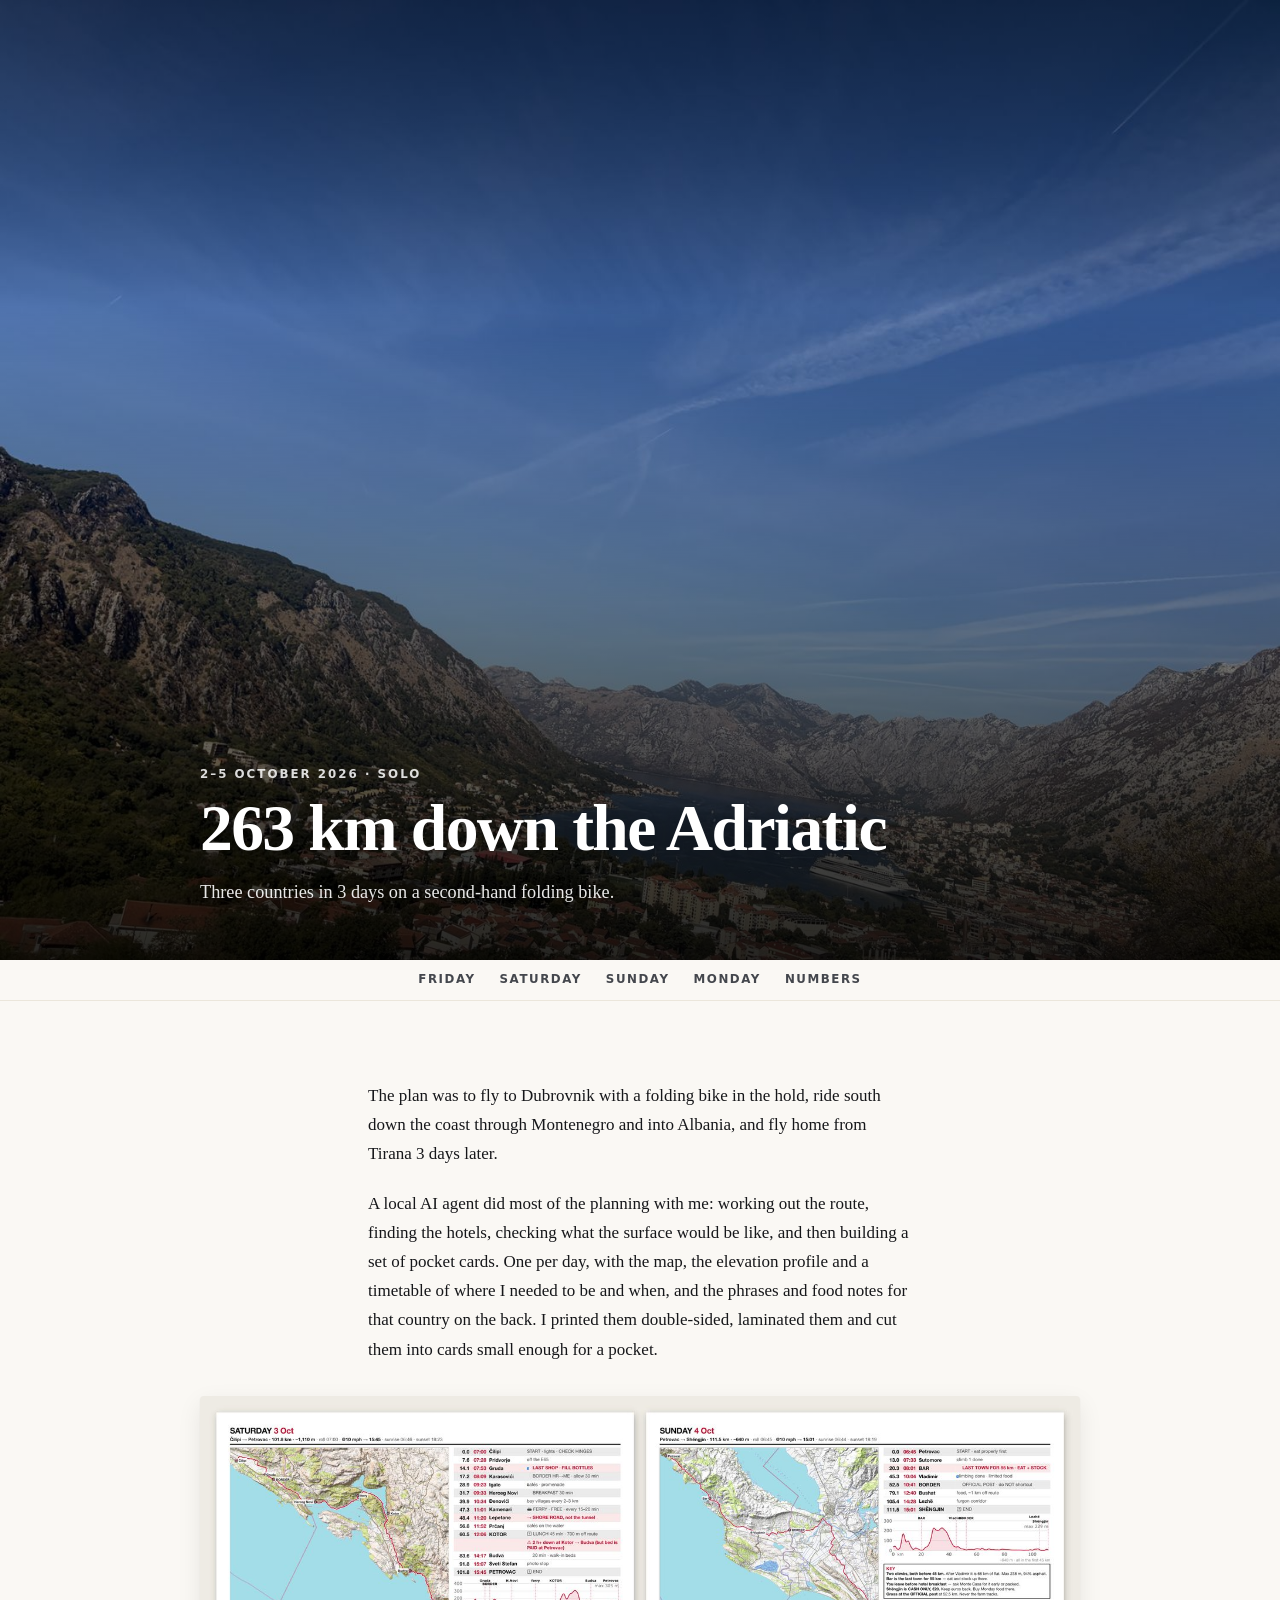
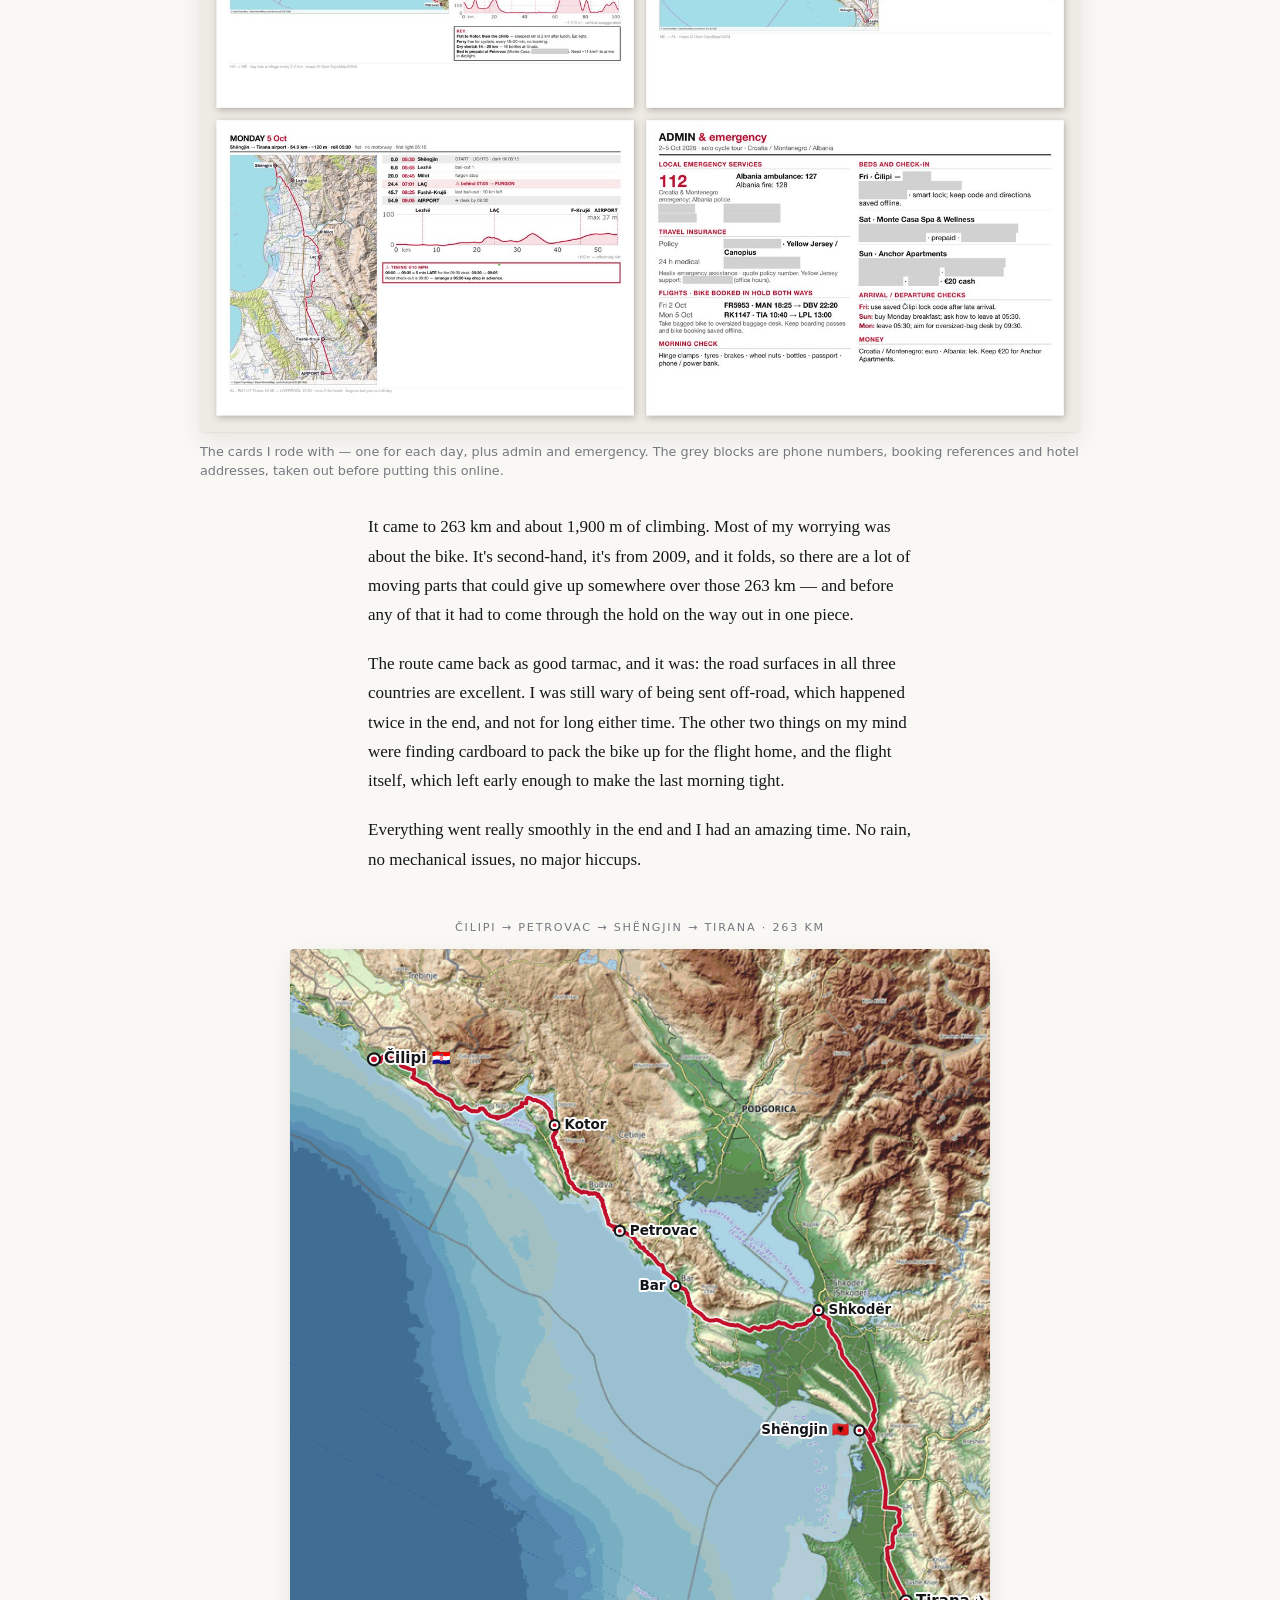
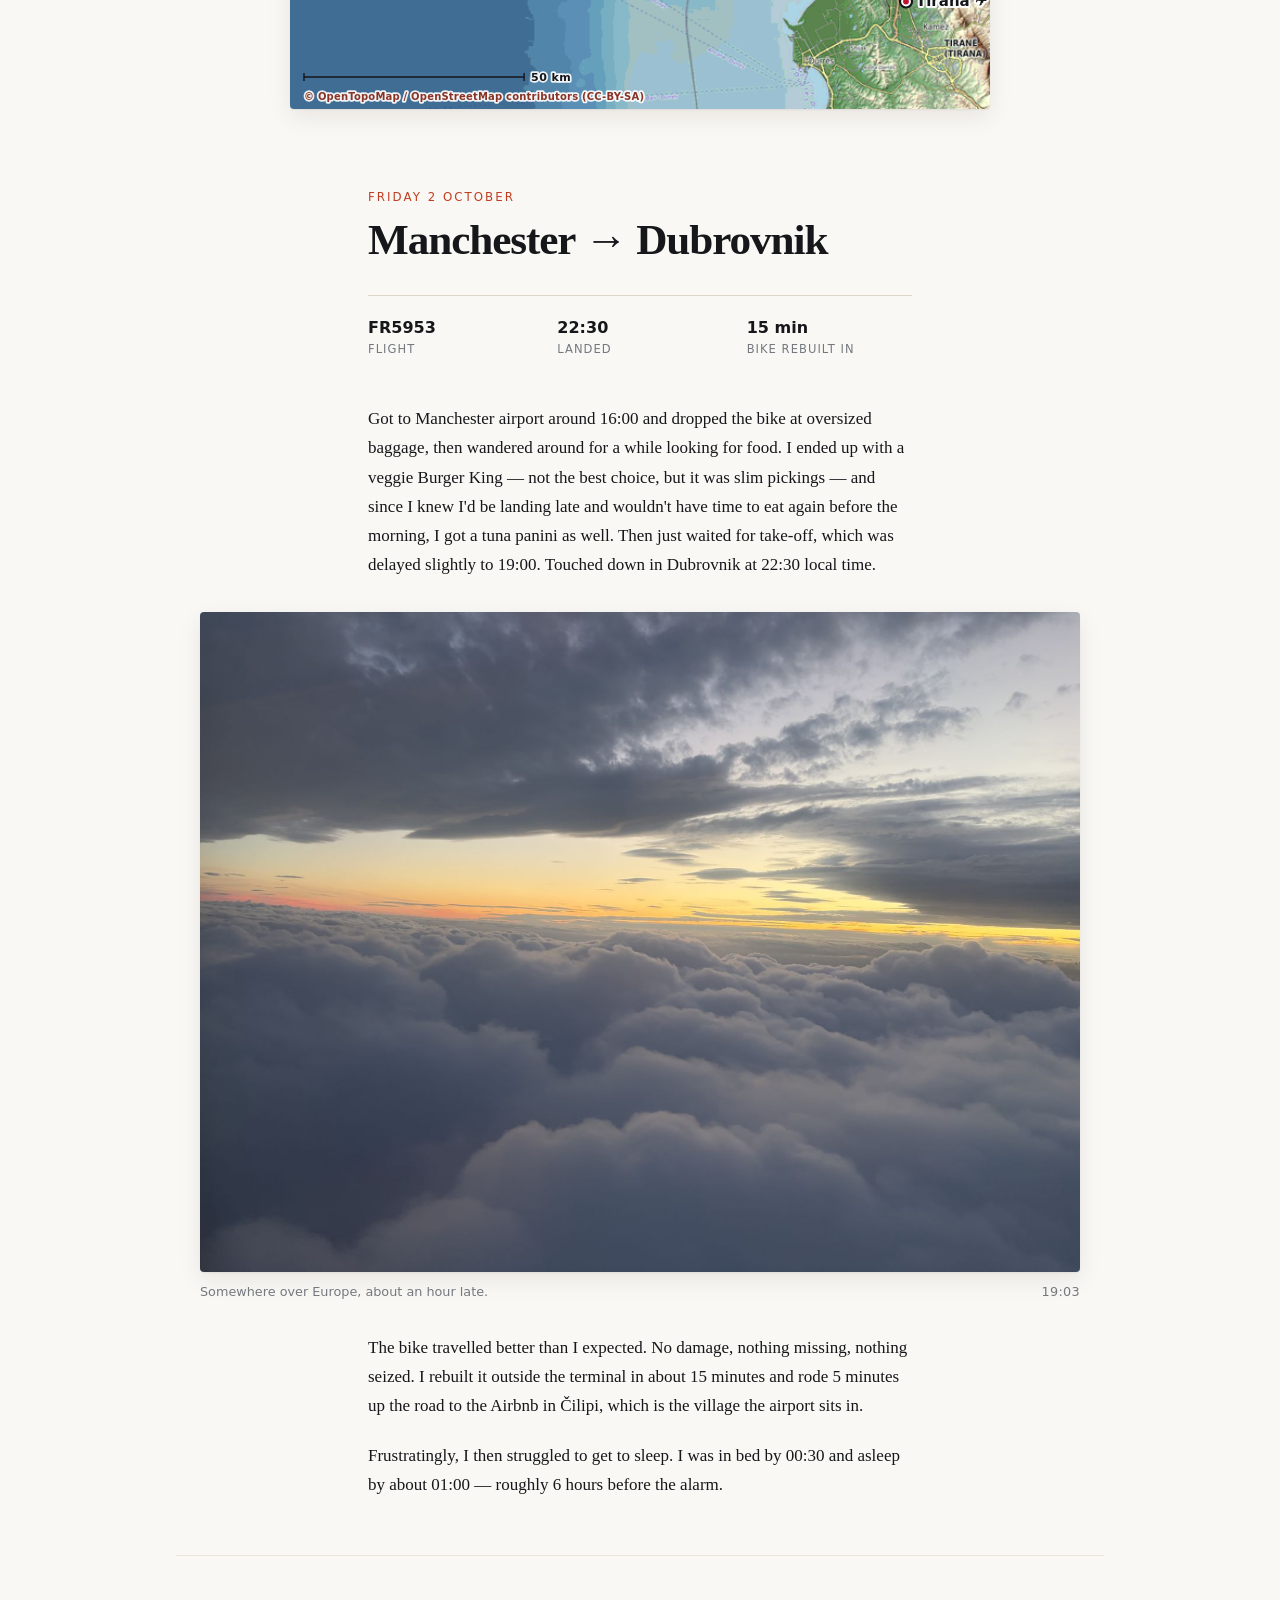
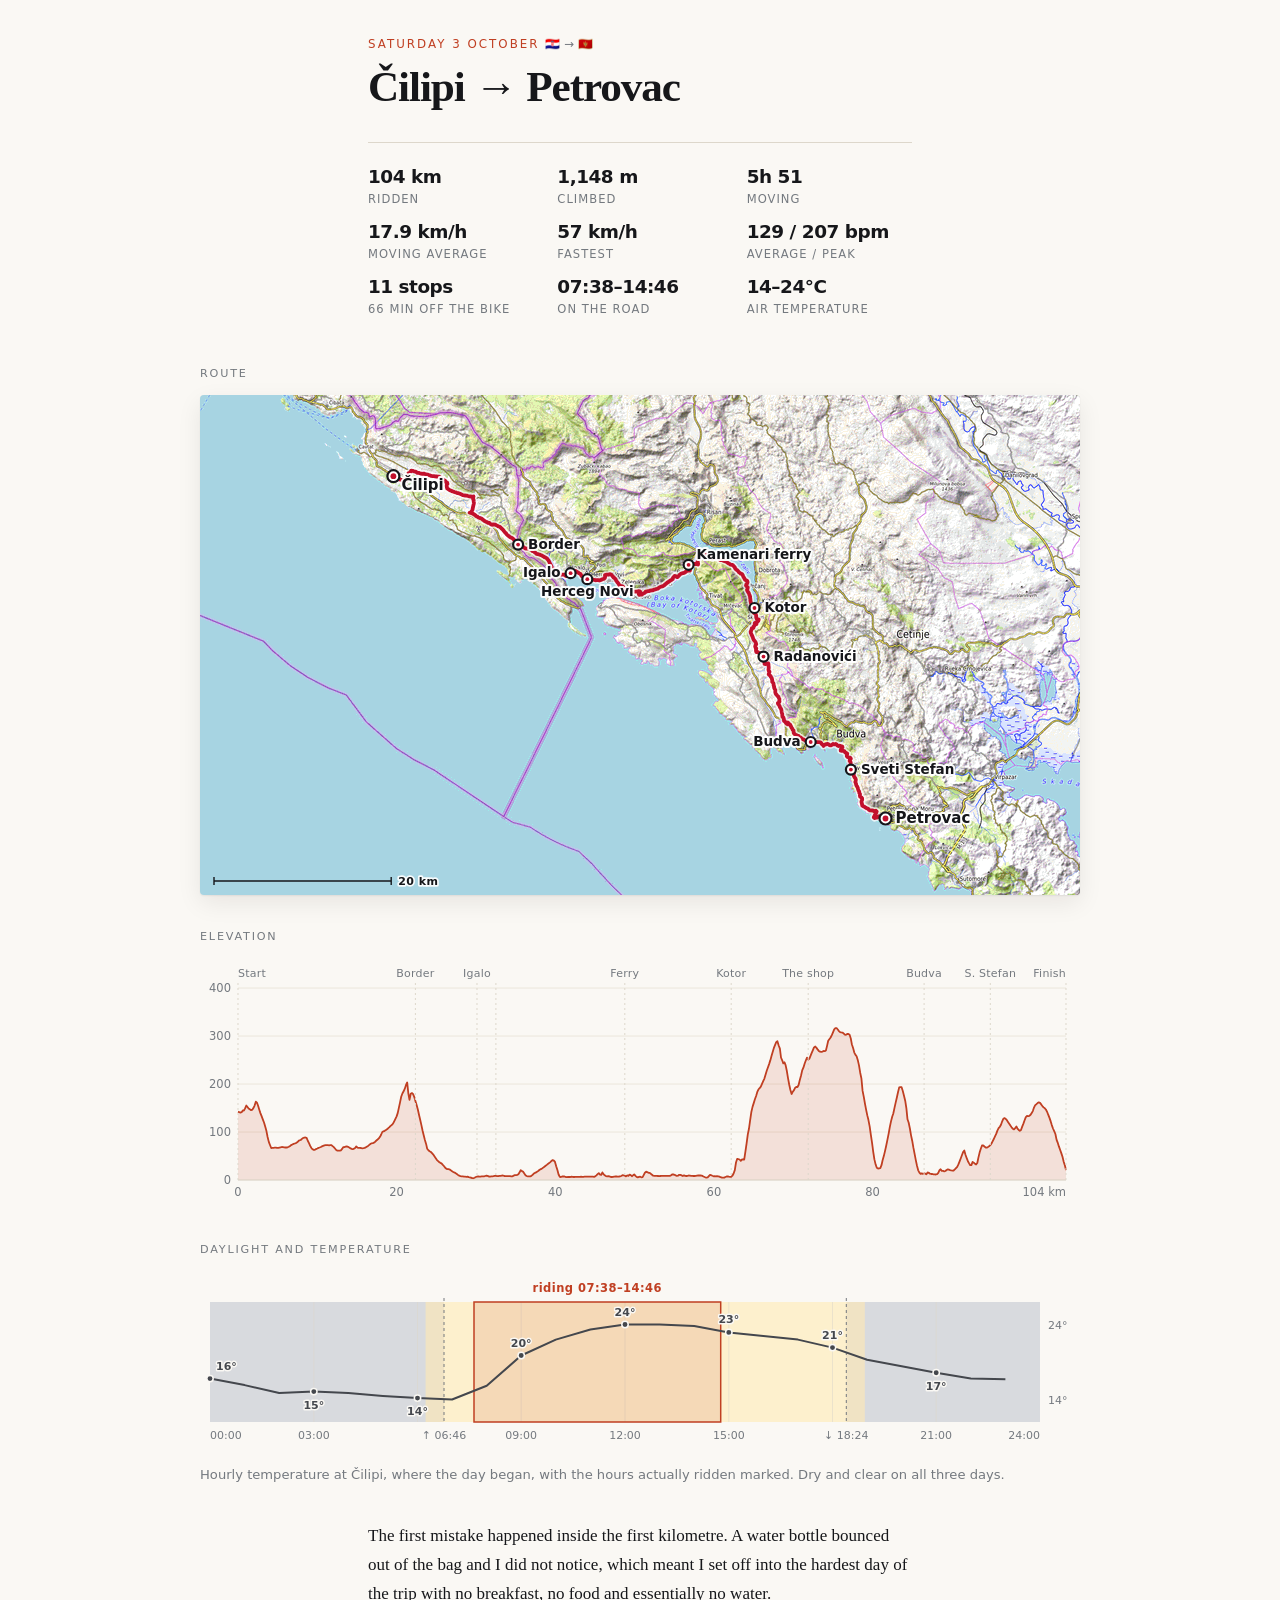
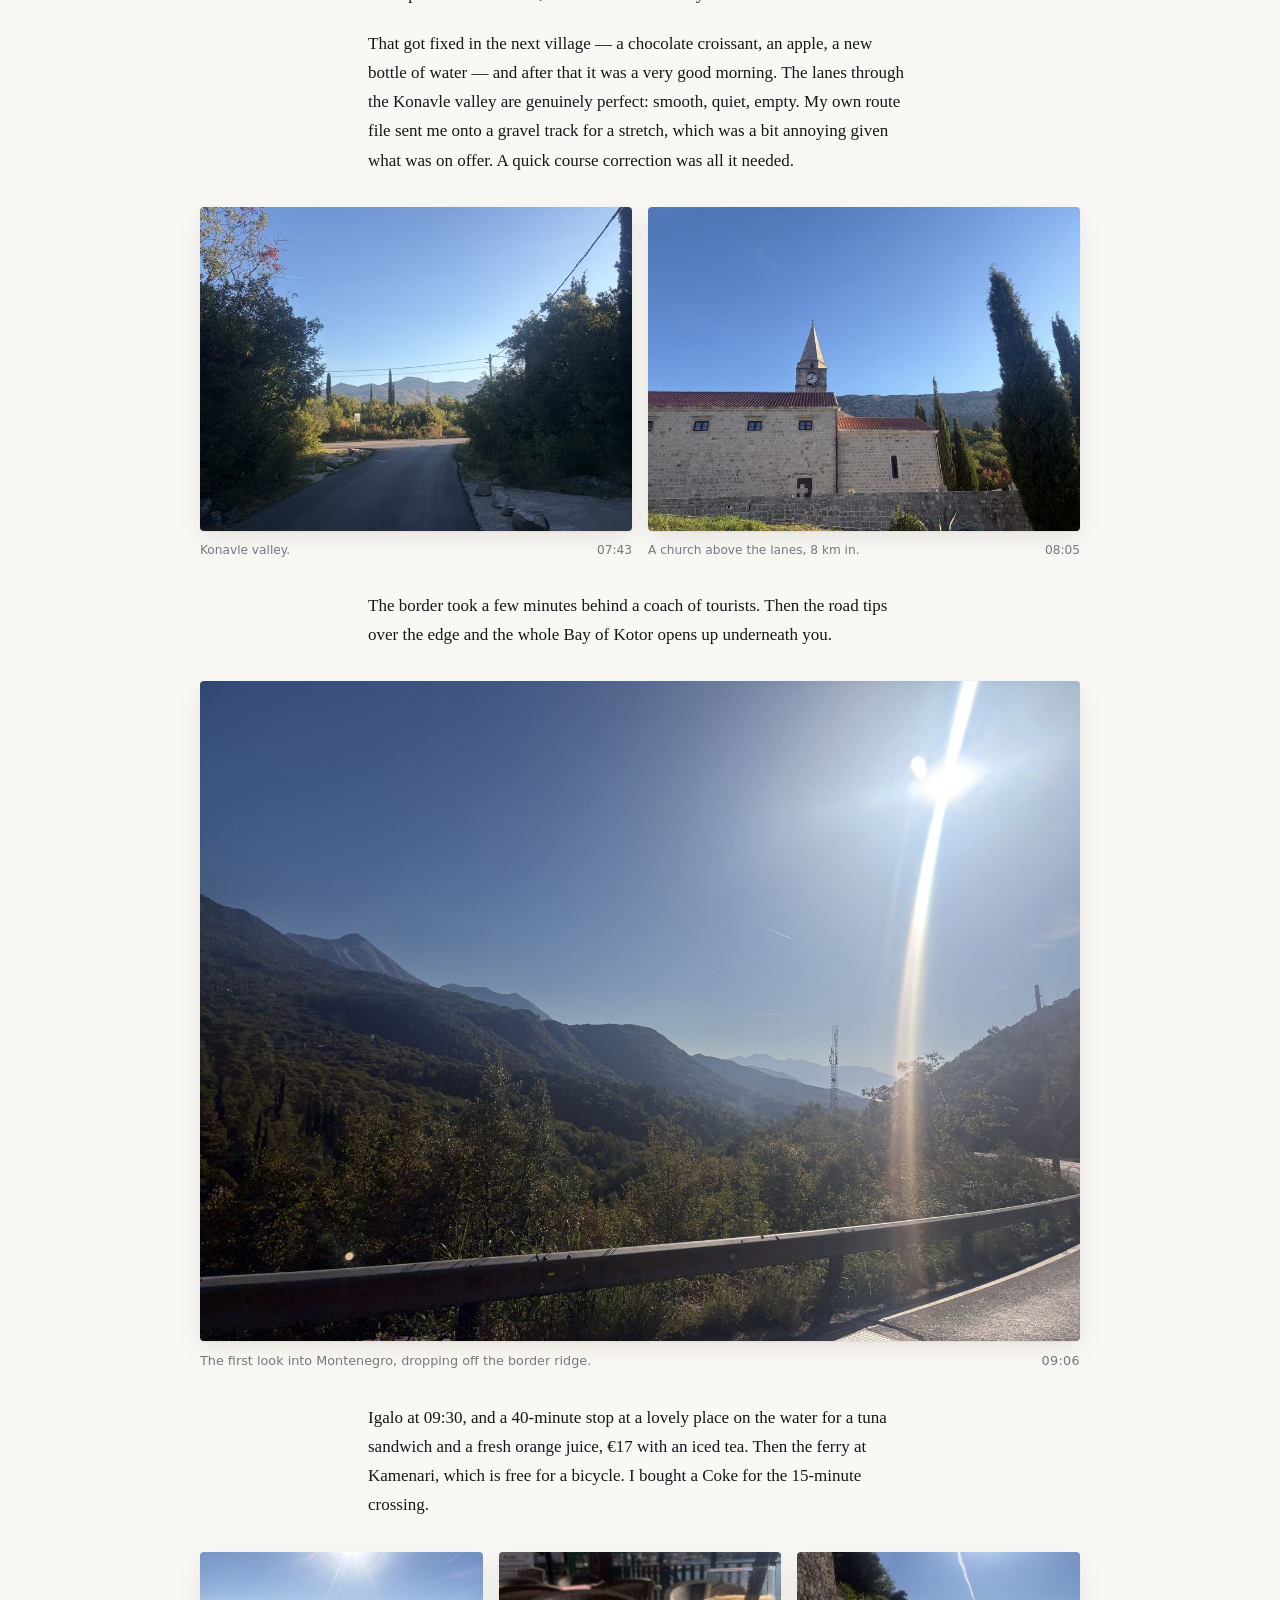
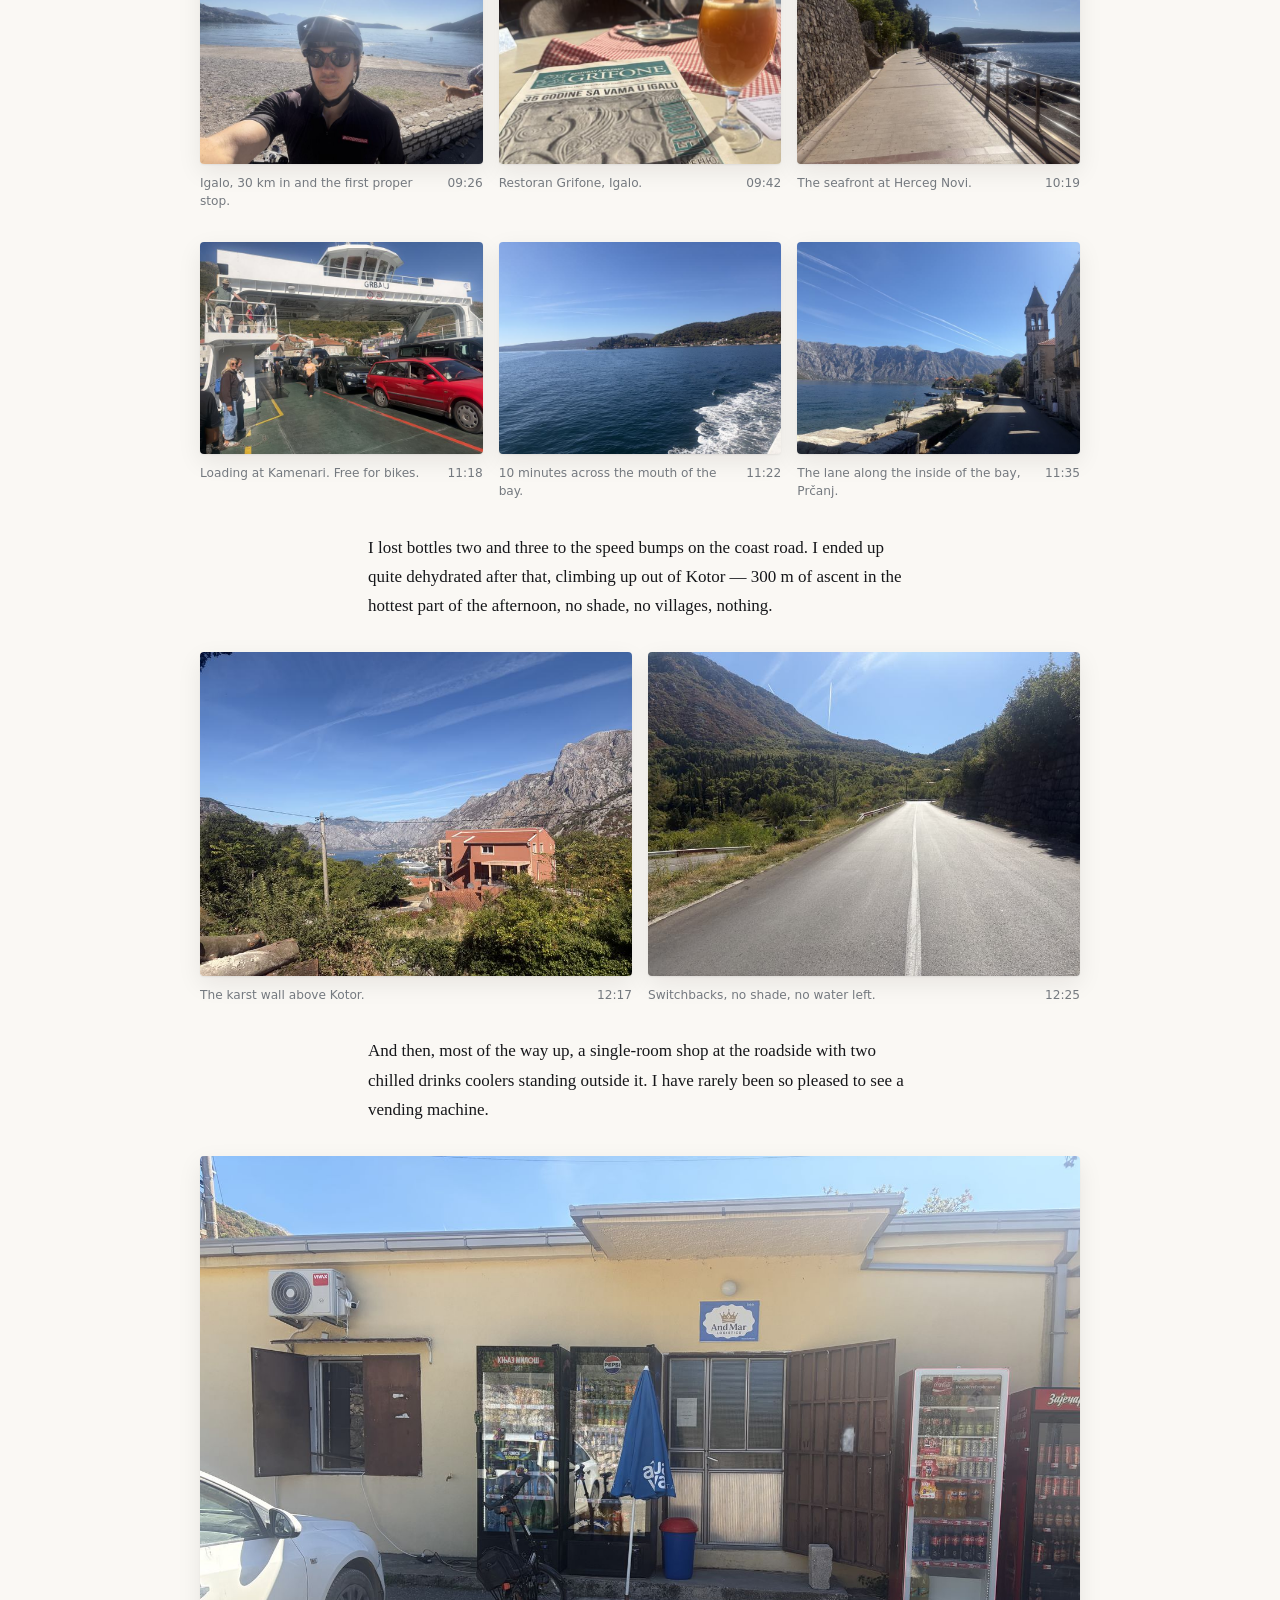
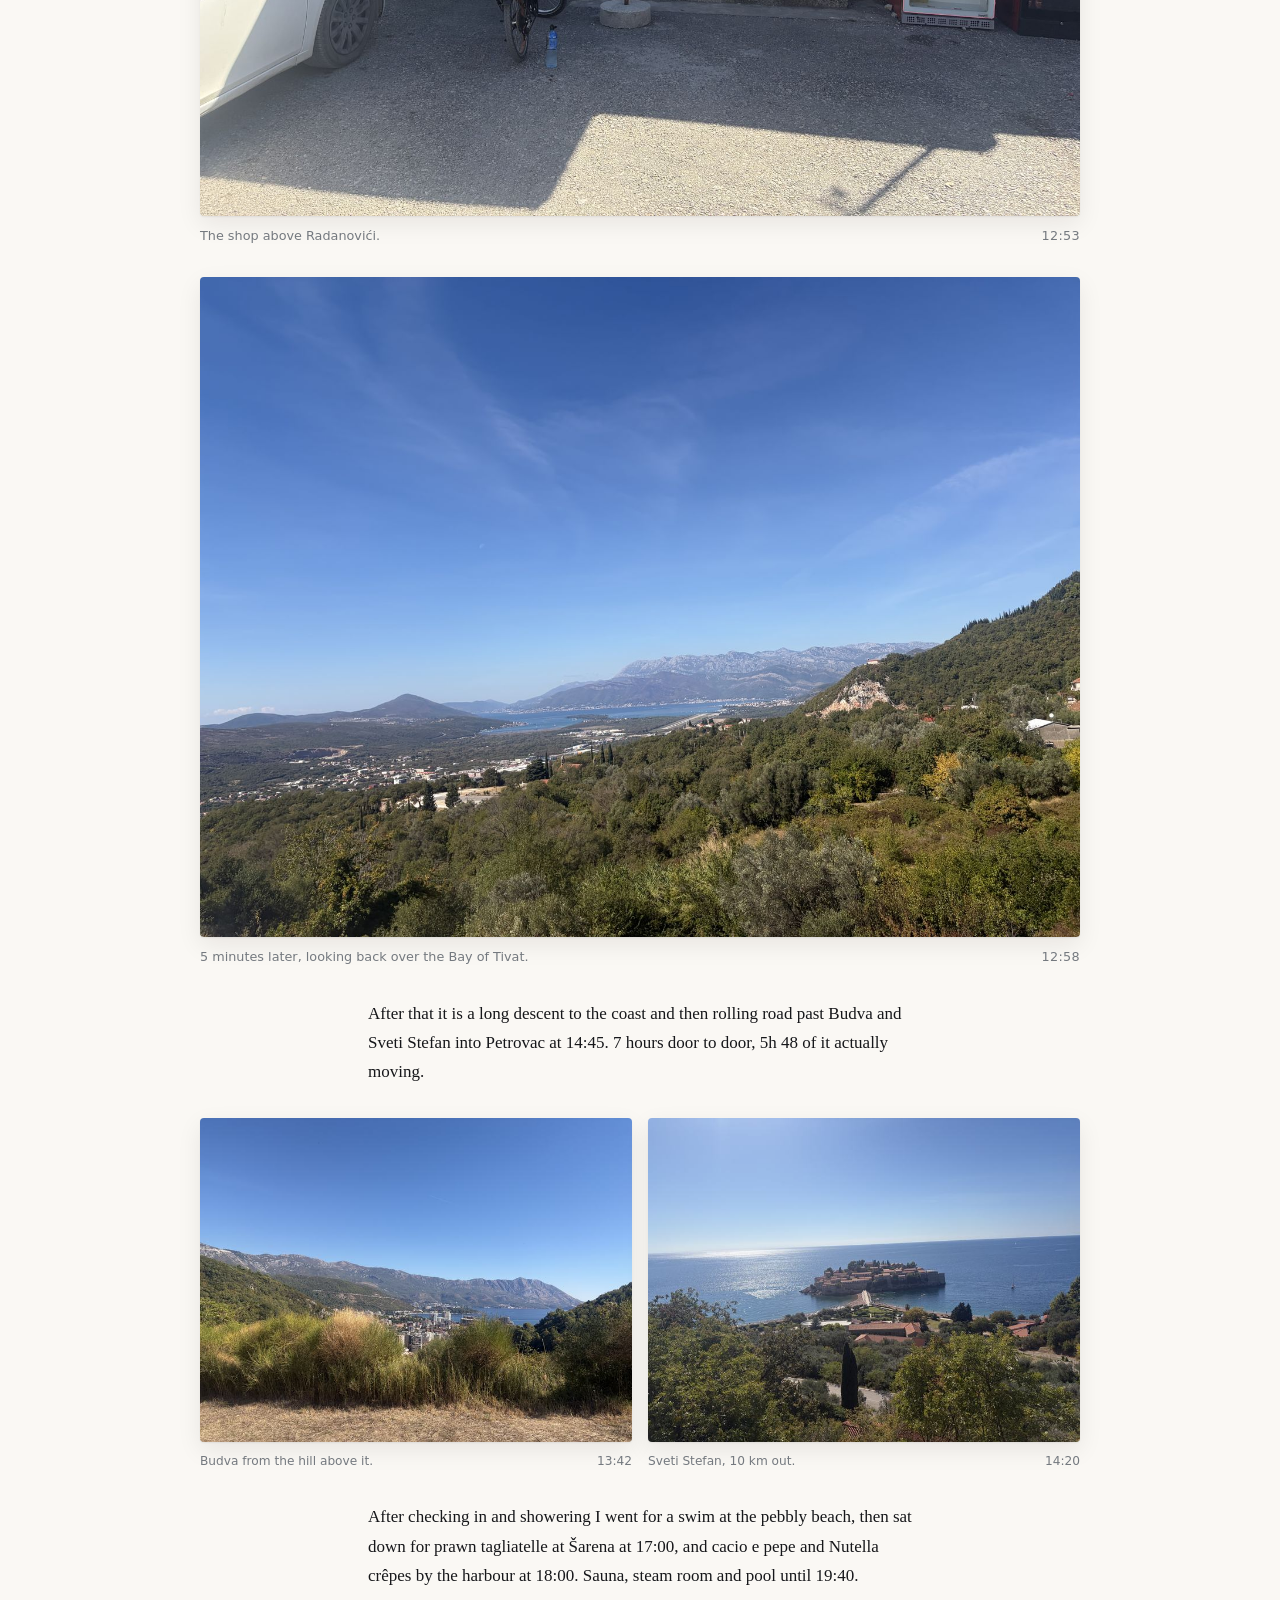
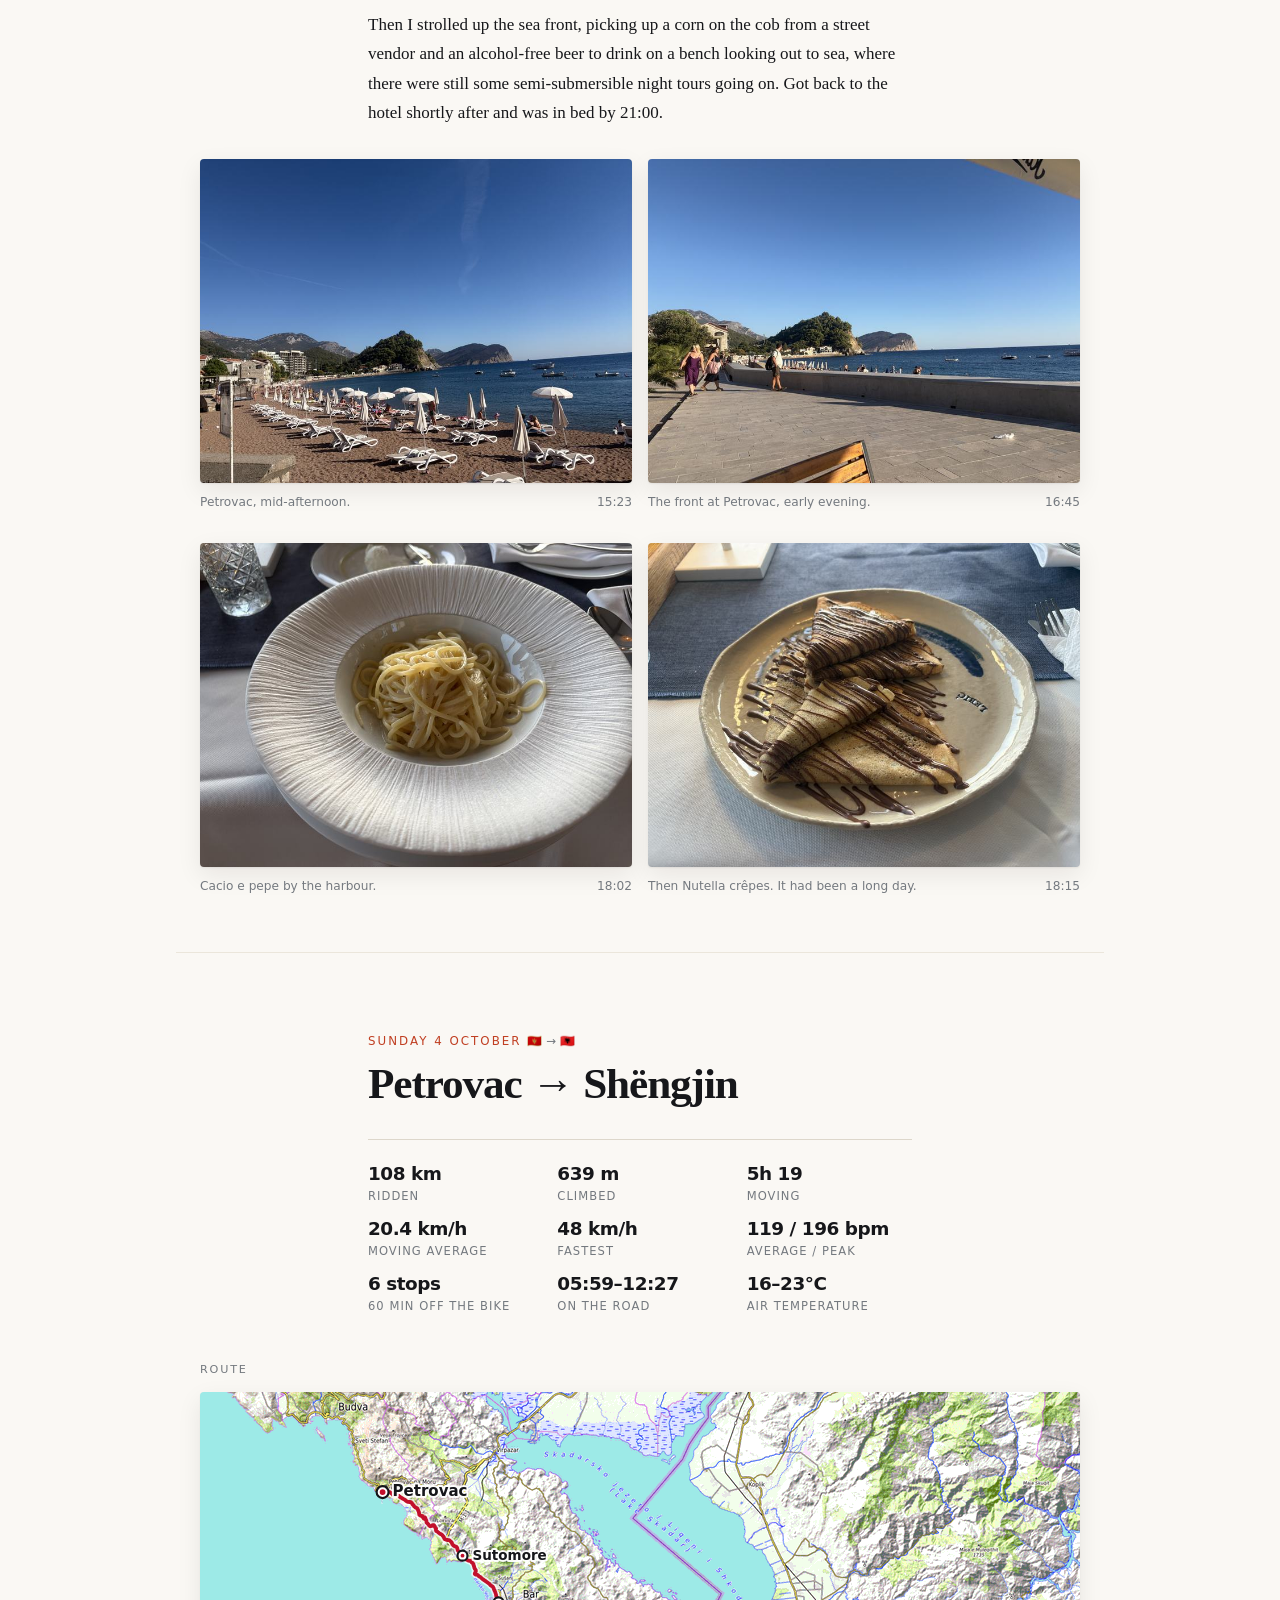
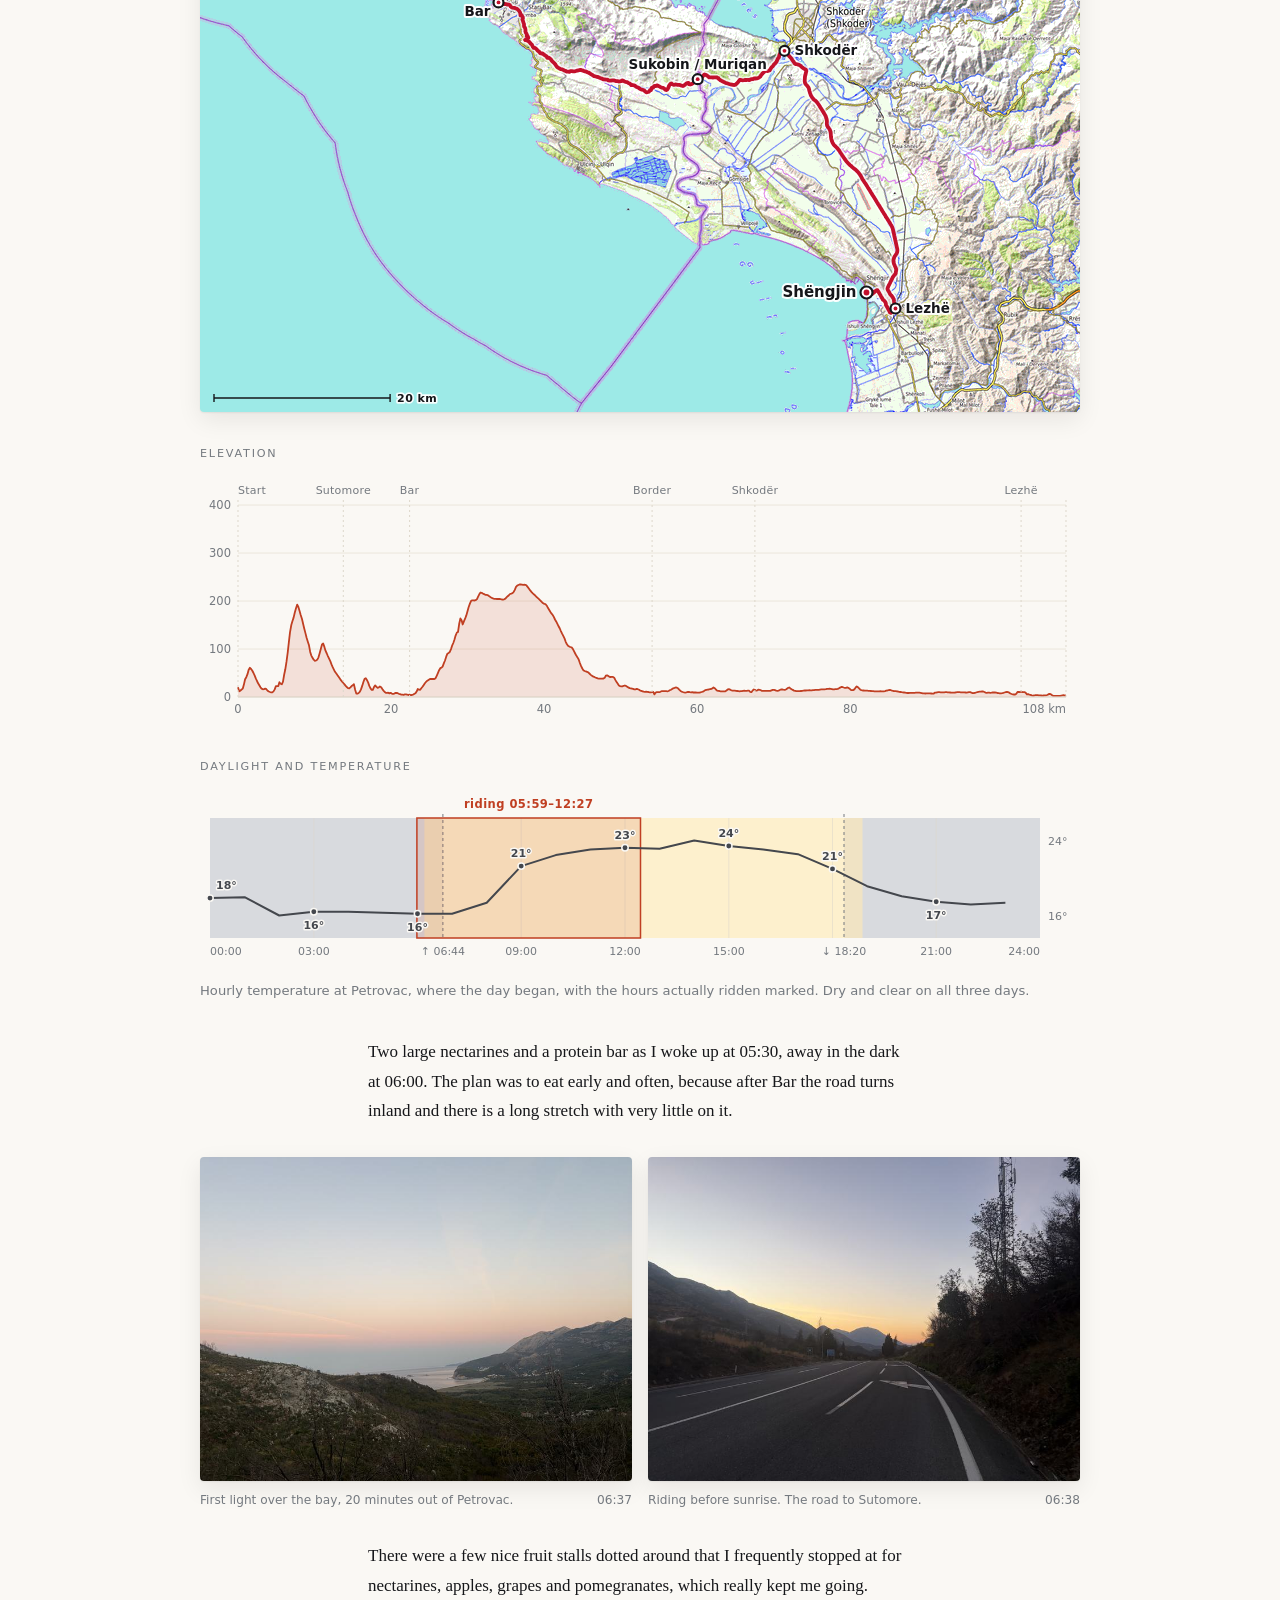
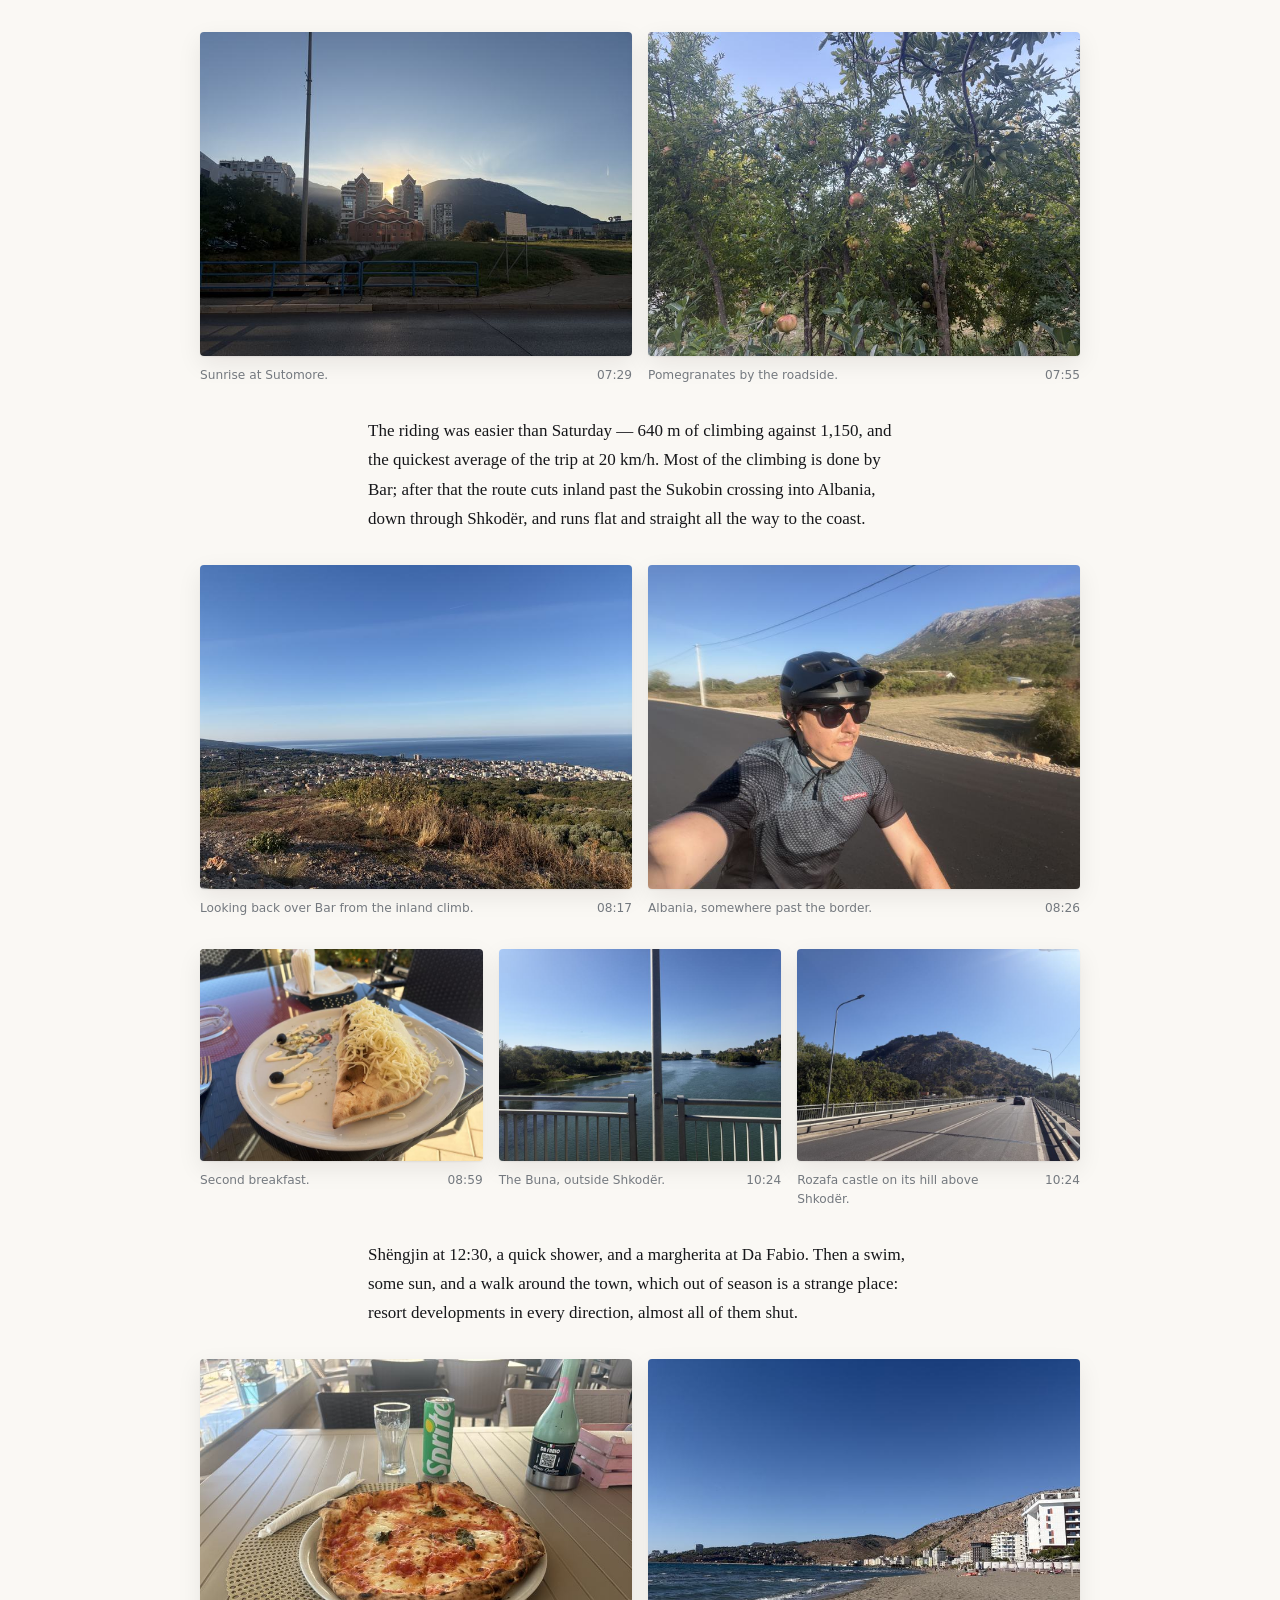
==== cycle-tour-oct-26/index.html @ 8636cafd "Added cycling tour 2026" ====
<!doctype html>
<html lang="en">

<head>
    <meta charset="UTF-8">
    <meta name="viewport" content="width=device-width, initial-scale=1.0">
    <title>263 km down the Adriatic – a folding-bike tour of the Adriatic coast</title>
    <meta name="description" content="Three countries in 3 days on a second-hand folding bike: Čilipi to Tirana down the Adriatic coast, 2–5 October 2026. 263 km, the route, the numbers and the photos.">
    <meta name="author" content="Tim Jones">
    <meta name="robots" content="index, follow">
    <meta name="theme-color" content="#faf8f4" media="(prefers-color-scheme: light)">
    <meta name="theme-color" content="#121316" media="(prefers-color-scheme: dark)">
    <link rel="icon" type="image/svg+xml" href="favicon.svg">
    <link rel="preload" as="image" href="img/hero@small.jpg" fetchpriority="high">
    <link rel="stylesheet" href="styles.css">

    <!-- Open Graph / Facebook -->
    <meta property="og:type" content="article">
    <meta property="og:title" content="263 km down the Adriatic">
    <meta property="og:description" content="Three countries in 3 days on a second-hand folding bike: Čilipi to Tirana down the Adriatic coast, 2–5 October 2026. 263 km, the route, the numbers and the photos.">
    <meta property="og:url" content="https://timmoth.com/cycle-tour-oct-26/">
    <meta property="og:image" content="https://timmoth.com/cycle-tour-oct-26/img/og.jpg">
    <meta property="og:image:width" content="1200">
    <meta property="og:image:height" content="630">
    <meta property="og:image:alt" content="The Bay of Kotor from the climb above the town">
    <meta property="og:site_name" content="Tim Jones">
    <meta property="og:locale" content="en_GB">
    <meta property="article:author" content="Tim Jones">
    <meta property="article:published_time" content="2026-10-06">

    <!-- Twitter -->
    <meta name="twitter:card" content="summary_large_image">
    <meta name="twitter:title" content="263 km down the Adriatic">
    <meta name="twitter:description" content="Three countries in 3 days on a second-hand folding bike: Čilipi to Tirana down the Adriatic coast, 2–5 October 2026. 263 km, the route, the numbers and the photos.">
    <meta name="twitter:image" content="https://timmoth.com/cycle-tour-oct-26/img/og.jpg">
    <meta name="twitter:site" content="@Timmoth_j">
    <meta name="twitter:creator" content="@Timmoth_j">

    <!-- Optional -->
    <link rel="canonical" href="https://timmoth.com/cycle-tour-oct-26/">

    <script type="application/ld+json">
    {
      "@context": "https://schema.org",
      "@type": "BlogPosting",
      "headline": "263 km down the Adriatic",
      "description": "Three countries in 3 days on a second-hand folding bike: Čilipi to Tirana down the Adriatic coast, 2–5 October 2026. 263 km, the route, the numbers and the photos.",
      "image": "https://timmoth.com/cycle-tour-oct-26/img/og.jpg",
      "url": "https://timmoth.com/cycle-tour-oct-26/",
      "mainEntityOfPage": { "@type": "WebPage", "@id": "https://timmoth.com/cycle-tour-oct-26/" },
      "datePublished": "2026-10-06",
      "inLanguage": "en-GB",
      "author": {
        "@type": "Person",
        "name": "Tim Jones",
        "url": "https://timmoth.com/",
        "sameAs": ["https://github.com/Timmoth", "https://twitter.com/Timmoth_j",
                   "https://www.linkedin.com/in/timmoth/"]
      },
      "publisher": { "@type": "Person", "name": "Tim Jones", "url": "https://timmoth.com/" },
      "about": ["Cycle touring", "Folding bicycles", "Croatia", "Montenegro", "Albania"],
      "keywords": "cycle touring, folding bike, Dahon, Adriatic, Croatia, Montenegro, Albania, bikepacking"
    }
    </script>
</head>

<body class="m-0 font-serif text-[1.0625rem] leading-[1.72] antialiased">

<header class="relative grid min-h-[min(78svh,760px)]">
  <img src="img/hero.jpg" srcset="img/hero@small.jpg 760w, img/hero.jpg 1500w" sizes="100vw"
       class="col-start-1 row-start-1 h-full min-h-[min(78svh,760px)] w-full object-cover object-[50%_58%]"
       alt="The Bay of Kotor from the climb above the town">
  <div class="col-start-1 row-start-1 bg-linear-to-b from-black/45 via-black/10 via-32% to-black/85"></div>
  <div class="col-start-1 row-start-1 mx-auto w-full max-w-[58rem] self-end px-6 pb-13 text-white">
    <p class="mb-3.5 font-sans text-[0.74rem] font-semibold leading-none tracking-[0.17em] uppercase text-white/85">2–5 October 2026 · solo</p>
    <h1 class="m-0 text-[clamp(2.3rem,7.4vw,4.1rem)] font-semibold leading-[1.04] tracking-tight text-balance [text-shadow:0_2px_30px_rgb(0_0_0/0.35)]">263 km down the Adriatic</h1>
    <p class="mt-3.5 max-w-lg text-[1.14rem] text-white/90 [text-shadow:0_1px_18px_rgb(0_0_0/0.4)]">Three countries in 3 days on a second-hand folding bike.</p>
  </div>
</header>

<nav class="no-scrollbar sticky top-0 z-20 flex items-baseline justify-center overflow-x-auto border-b border-rule-2 bg-paper/90 px-4 py-3.5 font-sans text-[0.66rem] font-semibold leading-none tracking-[0.08em] whitespace-nowrap uppercase backdrop-blur-md sm:px-6 sm:text-[0.74rem] sm:tracking-[0.13em]">
  <span class="flex shrink-0 gap-3.5 sm:gap-6"><a class="text-ink-2 hover:text-route" href="#friday">Friday</a><a class="text-ink-2 hover:text-route" href="#saturday">Saturday</a><a class="text-ink-2 hover:text-route" href="#sunday">Sunday</a><a class="text-ink-2 hover:text-route" href="#monday">Monday</a><a class="text-ink-2 hover:text-route" href="#numbers">Numbers</a></span>
</nav>

<main>
  <section class="mx-auto max-w-[58rem] px-6 pt-14 sm:pt-20">
    <div class="mx-auto max-w-measure">
      <p class="mb-5">The plan was to fly to Dubrovnik with a folding bike in the hold, ride south down the coast through Montenegro and into Albania, and fly home from Tirana 3 days later.</p>
<p class="mb-5">A local AI agent did most of the planning with me: working out the route, finding the hotels, checking what the surface would be like, and then building a set of pocket cards. One per day, with the map, the elevation profile and a timetable of where I needed to be and when, and the phrases and food notes for that country on the back. I printed them double-sided, laminated them and cut them into cards small enough for a pocket.</p>
<figure class="my-8 bleed"><img src="img/cards.jpg" srcset="img/cards@small.jpg 760w, img/cards.jpg 1500w" sizes="(max-width: 860px) 100vw, 860px" loading="lazy" decoding="async" class="w-full rounded-sm shadow-card" alt="The cards I rode with — one for each day, plus admin and emergency. The grey blocks are phone numbers, booking references and hotel addresses, taken out before putting this online."><figcaption class="mt-2.5 flex items-baseline justify-between gap-4 font-sans text-[0.8rem] leading-normal text-ink-3"><span>The cards I rode with — one for each day, plus admin and emergency. The grey blocks are phone numbers, booking references and hotel addresses, taken out before putting this online.</span></figcaption></figure>
<p class="mb-5">It came to 263 km and about 1,900 m of climbing. Most of my worrying was about the bike. It's second-hand, it's from 2009, and it folds, so there are a lot of moving parts that could give up somewhere over those 263 km — and before any of that it had to come through the hold on the way out in one piece.</p>
<p class="mb-5">The route came back as good tarmac, and it was: the road surfaces in all three countries are excellent. I was still wary of being sent off-road, which happened twice in the end, and not for long either time. The other two things on my mind were finding cardboard to pack the bike up for the flight home, and the flight itself, which left early enough to make the last morning tight.</p>
<p class="mb-5">Everything went really smoothly in the end and I had an amazing time. No rain, no mechanical issues, no major hiccups.</p>
      <figure class="mt-11 mb-0 bleed flex flex-col items-center"
              style="--map-w: 700px">
        <figcaption class="mb-3 font-sans text-[0.7rem] tracking-[0.16em] uppercase text-ink-3 text-center">Čilipi → Petrovac → Shëngjin → Tirana · 263 km</figcaption>
        <div class="w-full max-w-[var(--map-w)]"><div class="chart-scroll"><div class="mapwrap mx-auto w-full overflow-hidden rounded-sm shadow-card bg-paper-2" style="--map-ar: 700/760"><img class="map-base" src="img/maps/overview.png" srcset="img/maps/overview@small.png 700w, img/maps/overview.png 1400w" sizes="(max-width: 640px) 100vw, 700px" width="1400" height="1520" alt="" loading="lazy" decoding="async"><svg viewBox="0 0 700 760" class="map" role="img" aria-label="The whole route, 263 km">
<path class="map-casing" d="M84.0,110.3 L83.9,110.5 L84.3,110.9 L84.6,111.4 L85.0,111.8 L85.5,112.2 L86.1,112.0 L86.5,111.5 L87.0,111.6 L87.5,112.0 L88.1,112.2 L88.6,112.1 L89.1,112.4 L89.2,112.6 L89.8,112.8 L90.2,112.7 L90.6,112.5 L90.2,112.1 L90.5,111.6 L90.7,111.0 L91.0,110.4 L91.4,109.8 L91.6,109.2 L91.7,109.0 L91.6,108.7 L91.8,108.6 L92.2,108.5 L92.7,107.9 L93.0,107.5 L93.6,107.6 L94.2,107.8 L94.9,107.9 L95.5,108.2 L96.0,108.6 L96.7,108.6 L97.3,108.8 L97.9,109.0 L98.6,109.1 L99.2,109.0 L99.8,109.2 L100.5,109.3 L101.1,109.5 L101.7,109.7 L102.3,109.9 L102.9,110.2 L103.6,110.3 L104.2,110.3 L104.9,110.4 L105.5,110.4 L106.2,110.4 L106.9,110.5 L107.4,110.8 L108.0,111.1 L108.5,111.5 L109.0,111.9 L109.5,112.4 L110.0,112.7 L110.3,113.3 L110.9,113.5 L111.1,114.1 L110.6,114.6 L110.6,115.2 L110.8,115.8 L110.9,116.4 L111.5,116.8 L112.0,117.1 L112.6,117.4 L113.2,117.7 L113.8,117.9 L114.4,118.2 L115.1,118.3 L115.7,118.5 L116.3,118.7 L116.9,119.0 L117.6,119.2 L118.2,119.4 L118.7,119.8 L119.4,119.8 L120.0,119.9 L120.7,120.0 L121.3,120.2 L121.9,120.3 L122.6,120.4 L123.2,120.5 L123.9,120.4 L124.1,120.4 L123.9,121.1 L123.8,121.7 L124.1,122.3 L124.2,122.9 L124.3,123.6 L124.2,124.2 L124.0,124.9 L123.8,125.5 L123.7,126.2 L123.6,126.8 L123.4,127.4 L123.1,128.0 L122.8,128.6 L122.2,128.5 L122.2,128.5 L122.2,128.5 L122.5,128.6 L123.2,128.8 L123.8,129.0 L124.3,129.4 L124.9,129.8 L125.4,130.2 L126.0,130.5 L126.5,130.8 L127.1,131.1 L127.7,131.3 L128.2,131.6 L128.7,131.9 L129.2,132.3 L129.7,132.7 L130.3,133.0 L130.9,133.2 L131.4,133.6 L132.1,133.7 L132.4,134.0 L132.8,134.4 L133.4,134.6 L134.1,134.4 L134.7,134.5 L135.3,134.7 L135.9,135.0 L136.5,135.3 L137.1,135.5 L137.6,135.9 L138.1,136.4 L138.6,136.8 L139.0,137.3 L139.4,137.8 L139.8,138.4 L140.3,138.8 L140.7,139.3 L141.1,139.8 L141.7,140.2 L142.1,140.6 L142.7,140.9 L143.3,141.2 L143.9,141.6 L144.3,142.0 L144.4,142.1 L144.4,142.2 L144.7,142.6 L145.1,143.1 L145.6,143.5 L145.9,144.1 L146.3,144.5 L147.0,144.8 L147.5,145.1 L148.1,145.3 L148.8,145.5 L149.3,145.9 L149.8,146.3 L150.5,146.4 L151.1,146.4 L151.7,146.7 L152.3,146.8 L152.6,146.8 L153.1,147.1 L153.5,147.7 L154.1,147.9 L154.6,148.3 L155.2,148.7 L155.7,149.1 L156.3,149.3 L157.0,149.4 L157.6,149.7 L158.3,149.9 L158.9,150.2 L159.4,150.6 L160.0,150.9 L160.5,151.3 L161.0,151.7 L161.4,152.2 L161.8,152.8 L162.1,153.4 L162.4,154.0 L162.6,154.6 L163.0,155.1 L163.2,155.8 L163.6,156.3 L164.0,156.8 L164.5,157.2 L165.0,157.7 L165.3,158.2 L165.8,158.7 L166.5,158.7 L167.0,159.1 L167.5,159.5 L168.1,159.5 L168.8,159.4 L169.5,159.5 L169.9,160.0 L170.4,160.2 L170.8,160.2 L171.2,160.0 L171.7,159.6 L172.1,159.1 L172.6,158.8 L173.0,158.4 L173.5,158.0 L174.1,157.8 L174.7,157.5 L175.3,157.8 L175.9,158.1 L176.4,158.4 L176.9,158.8 L177.5,159.1 L177.9,159.7 L178.2,160.3 L178.7,160.4 L179.3,160.8 L179.8,161.2 L180.4,161.4 L181.0,161.7 L181.5,162.1 L182.1,162.4 L182.7,162.2 L183.3,162.0 L183.9,161.9 L184.5,162.1 L185.1,162.3 L185.7,162.2 L186.4,162.2 L187.0,162.4 L187.6,162.2 L188.2,161.9 L188.8,161.6 L189.4,161.4 L189.8,160.9 L189.9,160.3 L189.8,159.6 L190.4,159.5 L191.1,159.5 L191.7,159.4 L192.4,159.3 L193.0,159.5 L193.4,160.0 L193.8,160.5 L194.2,161.0 L194.7,161.4 L195.2,161.9 L195.4,162.5 L195.8,163.0 L196.2,163.5 L196.6,164.1 L196.9,164.7 L197.4,165.1 L198.0,165.3 L198.7,165.4 L199.2,165.8 L199.3,166.4 L199.8,166.8 L200.3,167.1 L200.9,167.3 L201.6,167.4 L202.2,167.7 L202.8,167.8 L203.4,167.7 L204.0,168.0 L204.7,168.0 L205.3,168.0 L206.0,167.9 L206.6,167.8 L207.3,167.8 L207.5,168.3 L207.2,168.8 L206.7,169.2 L206.9,169.6 L207.5,169.5 L208.2,169.4 L208.7,169.1 L209.2,168.7 L209.8,168.5 L210.1,168.0 L210.7,167.9 L211.3,167.8 L212.0,167.7 L212.5,167.4 L213.1,167.3 L213.7,167.3 L214.3,167.0 L214.9,166.9 L215.6,166.7 L216.2,166.5 L216.6,166.2 L217.1,165.7 L217.7,165.6 L218.3,165.4 L218.9,165.1 L219.5,164.7 L220.0,164.3 L220.5,163.9 L221.0,163.5 L221.5,163.1 L222.1,162.7 L222.6,162.3 L223.2,162.1 L223.7,161.7 L223.8,161.2 L224.2,160.6 L224.7,160.2 L224.7,160.1 L224.7,160.1 L224.7,160.2 L225.2,160.2 L225.7,160.7 L226.2,160.7 L226.6,160.1 L227.0,159.6 L227.5,159.2 L228.1,158.9 L228.7,158.7 L229.4,158.6 L230.0,158.3 L230.4,157.8 L231.0,157.5 L231.6,157.5 L232.3,157.4 L232.2,156.8 L231.7,156.4 L231.5,155.8 L231.6,155.2 L231.6,154.6 L231.8,154.0 L232.0,154.1 L232.6,154.4 L233.2,154.3 L233.9,154.2 L234.5,154.2 L235.2,154.1 L235.8,154.2 L236.3,154.4 L236.4,153.8 L236.0,153.2 L236.2,152.6 L236.5,152.0 L236.5,151.4 L236.4,150.7 L236.7,150.2 L237.2,149.7 L237.5,149.2 L237.8,148.7 L238.5,148.8 L239.1,149.0 L239.7,149.3 L240.4,149.4 L240.9,149.7 L241.5,149.9 L242.0,150.3 L242.5,150.6 L243.0,151.0 L243.5,151.4 L244.1,151.2 L244.7,150.9 L245.3,151.0 L246.0,151.0 L246.6,151.2 L246.9,151.7 L247.4,152.2 L248.0,152.2 L248.7,152.2 L249.2,152.6 L249.8,152.8 L250.5,153.0 L251.0,153.4 L251.5,153.8 L252.1,154.1 L252.6,154.4 L253.2,154.6 L253.7,154.8 L253.7,154.8 L253.7,154.8 L254.2,155.2 L254.7,155.7 L254.9,156.3 L255.3,156.8 L255.8,157.2 L256.3,157.6 L256.7,158.2 L257.2,158.6 L257.7,158.9 L258.3,159.2 L258.6,159.7 L258.9,160.3 L259.2,160.8 L259.5,161.4 L259.8,162.0 L260.4,162.3 L260.9,162.6 L261.1,163.2 L261.0,163.8 L260.5,164.3 L260.3,164.9 L260.7,165.4 L261.1,165.8 L261.1,166.5 L260.8,167.1 L261.0,167.6 L261.3,168.1 L261.7,168.7 L261.9,169.3 L262.2,169.9 L262.4,170.5 L262.4,171.1 L262.5,171.7 L262.5,172.4 L262.7,173.1 L262.7,173.7 L263.0,174.3 L263.3,174.9 L263.7,175.4 L264.0,175.9 L264.6,176.2 L264.7,176.6 L264.7,177.3 L264.2,177.6 L263.8,177.5 L263.6,177.5 L263.9,178.1 L264.3,178.6 L264.9,178.9 L265.0,179.2 L265.1,179.1 L265.2,179.3 L265.4,179.9 L265.4,180.4 L265.5,181.0 L265.6,181.3 L265.8,181.7 L265.9,182.1 L266.2,182.3 L266.6,181.9 L266.6,182.0 L266.5,182.6 L266.0,183.0 L265.6,183.6 L265.6,184.2 L265.1,183.8 L264.9,183.7 L264.9,183.9 L264.7,183.7 L264.7,184.4 L264.6,185.0 L264.1,185.4 L264.1,186.0 L263.7,186.2 L263.3,186.2 L263.0,186.8 L262.9,187.4 L262.7,188.0 L262.7,188.7 L263.0,189.2 L263.2,189.9 L263.6,190.5 L263.8,191.0 L264.0,191.7 L264.2,192.3 L264.6,192.6 L265.0,193.1 L265.2,193.7 L265.4,194.3 L265.1,194.8 L264.9,195.4 L265.1,195.9 L265.5,196.4 L265.3,196.9 L265.3,197.6 L265.5,198.2 L266.1,198.1 L266.6,198.5 L267.2,198.7 L267.8,198.8 L268.4,198.7 L268.4,199.2 L268.6,199.8 L268.9,200.4 L268.8,200.4 L269.1,200.5 L269.4,201.0 L269.3,201.4 L268.8,201.8 L268.9,202.4 L269.3,202.9 L269.6,203.4 L269.6,204.1 L270.2,204.2 L270.8,204.0 L271.4,203.8 L271.5,204.4 L271.6,205.0 L271.7,205.7 L271.7,206.3 L271.6,206.9 L271.7,207.6 L272.0,208.1 L271.8,208.7 L271.6,209.3 L272.0,209.8 L272.5,210.1 L272.8,210.7 L273.2,211.2 L273.3,211.8 L273.4,212.5 L273.4,213.1 L273.9,213.5 L274.1,214.1 L274.1,214.8 L274.3,215.4 L274.3,216.0 L274.7,216.5 L274.9,217.1 L275.0,217.8 L275.0,218.4 L275.2,219.0 L275.5,219.6 L276.0,220.0 L276.5,220.5 L276.7,221.1 L277.0,221.6 L276.9,222.3 L277.1,222.9 L276.8,223.4 L276.3,223.7 L276.4,224.1 L276.8,224.6 L277.1,225.2 L277.3,225.9 L277.7,226.4 L278.0,226.9 L278.1,227.6 L278.1,228.2 L278.3,228.8 L278.5,229.3 L278.5,229.9 L278.5,230.5 L279.0,230.9 L279.2,231.5 L279.3,232.2 L279.3,232.6 L279.8,232.9 L280.0,233.1 L280.3,233.6 L280.8,234.1 L281.2,234.3 L281.0,233.7 L281.3,233.4 L281.6,234.0 L282.2,234.2 L282.5,234.8 L282.8,235.4 L283.0,236.0 L283.4,236.4 L283.7,237.0 L284.1,237.4 L284.1,238.0 L284.2,238.6 L284.5,239.1 L284.9,239.5 L285.5,239.6 L285.9,240.2 L286.3,240.1 L286.5,240.1 L286.7,240.4 L287.0,240.7 L287.0,240.6 L287.6,240.9 L288.1,241.2 L288.4,241.7 L289.0,241.9 L289.7,242.2 L290.3,242.5 L290.8,242.9 L291.3,243.3 L291.6,243.7 L292.0,243.4 L292.6,243.1 L293.2,242.8 L293.4,243.2 L293.6,243.4 L294.3,243.3 L294.9,243.2 L295.6,243.2 L296.2,243.2 L296.8,243.2 L297.4,243.3 L297.9,243.7 L298.3,244.2 L298.8,244.6 L299.1,245.1 L299.7,244.5 L300.3,244.3 L300.7,244.2 L301.1,244.1 L301.6,244.4 L302.2,244.8 L302.8,244.8 L303.4,244.5 L303.9,244.2 L304.5,244.3 L305.2,244.2 L305.7,244.4 L306.0,244.9 L306.6,245.1 L307.2,245.0 L307.8,245.3 L308.4,245.3 L308.6,245.8 L308.1,246.3 L307.7,246.8 L307.7,247.4 L308.2,247.6 L308.9,247.6 L309.6,247.8 L309.9,248.3 L310.4,248.7 L310.9,249.0 L310.8,249.6 L310.7,250.3 L311.2,250.7 L311.7,251.0 L312.4,251.0 L312.7,251.5 L312.3,252.0 L312.1,252.6 L312.5,253.1 L312.6,253.7 L312.7,254.4 L313.1,254.9 L313.4,255.4 L313.0,255.9 L312.7,256.5 L312.8,257.0 L313.2,257.5 L313.7,257.9 L314.2,258.3 L314.2,258.9 L314.1,259.5 L314.3,260.2 L314.5,260.8 L314.9,261.3 L315.2,261.9 L315.1,262.5 L315.0,263.2 L315.2,263.7 L315.4,264.4 L315.6,265.0 L316.0,265.5 L316.2,266.1 L316.4,266.8 L316.5,267.4 L316.9,268.0 L317.0,268.6 L317.3,269.1 L317.3,269.8 L317.4,270.5 L317.9,270.8 L318.3,271.3 L318.4,271.9 L318.1,272.5 L318.0,273.2 L318.2,273.8 L318.4,274.4 L318.4,275.0 L319.0,275.3 L319.6,275.6 L320.2,276.0 L320.7,276.3 L321.3,276.5 L321.8,277.0 L322.3,277.4 L323.0,277.3 L323.6,277.4 L324.2,277.7 L324.8,277.9 L325.3,277.6 L325.7,278.0 L325.4,278.6 L325.1,279.1 L324.8,279.7 L324.5,280.3 L324.2,280.8 L324.6,281.2 L325.3,281.0 L325.9,280.9 L326.4,280.5 L327.0,280.3 L327.6,280.3 L328.2,280.2 L328.8,280.2 L329.4,280.1 L330.0,280.1 L330.3,280.6 L330.8,281.2 L330.7,281.7 L330.1,281.4 L329.8,281.9 L327.6,281.8 L328.1,281.8 L328.7,281.7 L329.2,281.6 L329.7,281.9 L330.1,281.4 L330.6,281.7 L331.2,282.0 L331.8,282.3 L332.3,282.8 L332.8,283.2 L333.4,283.5 L334.0,283.3 L334.7,283.1 L335.4,283.4 L335.8,283.9 L336.3,284.4 L336.9,284.6 L337.5,285.1 L338.0,285.4 L338.7,285.7 L339.2,286.1 L339.7,286.5 L340.4,286.7 L341.0,286.8 L341.7,286.9 L342.2,287.4 L342.5,288.0 L343.0,288.4 L343.3,289.0 L343.8,289.4 L344.4,289.7 L345.0,290.1 L345.2,290.7 L345.5,291.3 L345.7,291.8 L345.8,292.5 L345.9,293.1 L346.4,293.5 L347.0,293.8 L347.7,293.9 L347.7,294.5 L348.1,295.1 L348.5,295.3 L348.6,294.8 L348.9,294.9 L348.8,294.6 L349.1,295.1 L349.3,295.8 L349.5,296.4 L349.5,297.1 L350.0,297.6 L350.5,298.0 L350.9,298.6 L351.5,298.9 L352.1,298.8 L352.6,298.3 L353.3,298.4 L353.6,298.9 L353.8,299.6 L354.3,300.0 L354.2,300.7 L354.3,301.3 L355.0,301.6 L355.4,302.1 L356.0,302.4 L356.5,302.8 L357.2,303.1 L357.5,303.7 L358.0,304.1 L358.3,304.7 L358.6,305.3 L359.8,305.8 L360.6,305.8 L361.2,306.1 L361.7,306.6 L362.1,307.1 L362.4,307.8 L362.8,308.3 L363.3,308.7 L364.0,309.0 L364.6,309.3 L364.9,309.9 L365.0,310.6 L365.2,311.2 L365.8,311.6 L366.3,312.1 L366.6,312.7 L367.0,313.2 L367.5,313.7 L368.0,314.1 L368.4,314.7 L368.8,315.2 L369.4,315.5 L370.0,315.8 L370.6,316.1 L371.3,316.3 L371.9,316.1 L372.5,316.2 L372.0,316.4 L372.0,316.9 L372.5,317.3 L372.9,317.8 L373.1,318.5 L373.3,319.1 L373.5,319.8 L373.8,320.3 L374.1,320.9 L374.2,321.6 L373.8,322.2 L373.6,322.8 L374.2,323.1 L374.9,323.2 L375.3,323.6 L375.8,324.1 L376.4,324.3 L376.9,324.8 L377.4,325.2 L377.9,325.7 L378.5,326.0 L379.1,326.4 L379.6,326.8 L380.2,327.2 L380.8,327.5 L381.2,328.1 L381.6,328.6 L382.2,328.9 L382.1,328.8 L382.1,328.8 L382.3,328.9 L382.8,329.3 L383.1,329.9 L383.3,330.5 L383.6,331.1 L383.8,331.8 L384.0,332.4 L384.2,333.1 L384.4,333.7 L384.6,334.4 L384.9,335.0 L385.0,335.3 L384.7,335.8 L385.0,335.4 L385.3,335.8 L385.6,336.4 L385.5,337.0 L385.9,337.3 L386.5,337.5 L387.2,337.6 L387.9,337.7 L388.6,337.8 L389.2,337.9 L389.9,338.0 L390.6,338.2 L391.2,338.3 L391.4,338.9 L391.9,339.4 L392.6,339.6 L393.3,339.7 L393.9,339.9 L394.6,340.2 L395.1,340.5 L395.6,341.0 L396.0,341.6 L396.3,342.2 L396.5,342.8 L396.4,343.4 L397.0,343.4 L397.3,343.8 L397.7,344.4 L397.7,345.0 L397.4,345.6 L397.7,346.1 L397.8,346.8 L398.1,347.3 L398.2,347.8 L398.3,348.4 L398.3,349.1 L398.7,349.6 L398.9,350.2 L399.0,350.8 L399.0,351.5 L399.1,352.1 L399.5,352.7 L399.8,353.2 L399.6,353.9 L399.7,353.7 L400.2,354.1 L400.4,354.7 L400.2,354.8 L399.9,355.2 L399.3,355.5 L398.8,355.8 L399.0,355.9 L399.7,355.9 L400.2,356.3 L400.8,356.7 L401.3,357.1 L401.6,357.7 L402.2,358.1 L402.4,358.7 L402.7,359.3 L403.1,359.7 L403.7,359.8 L404.2,360.1 L404.7,360.6 L405.0,361.0 L405.5,361.4 L406.0,361.8 L406.3,362.3 L406.9,362.5 L407.5,362.6 L408.0,363.0 L408.6,363.4 L409.1,363.7 L409.6,364.1 L409.9,364.7 L410.6,364.6 L411.1,365.0 L411.6,365.4 L412.0,366.0 L412.4,366.5 L412.9,366.9 L413.4,367.3 L413.8,367.8 L414.1,368.3 L414.5,368.8 L414.8,369.4 L415.4,369.7 L416.0,370.0 L416.6,370.4 L417.3,370.4 L417.8,370.7 L418.4,371.0 L419.0,371.2 L419.6,371.6 L420.3,371.7 L420.9,371.7 L421.5,371.4 L422.2,371.4 L422.8,371.5 L423.5,371.5 L424.1,371.3 L424.8,371.1 L425.5,370.9 L426.1,370.8 L426.8,370.8 L427.4,371.0 L428.1,371.2 L428.7,371.5 L429.4,371.6 L430.0,372.0 L430.6,372.1 L431.1,372.5 L431.7,372.9 L432.3,373.2 L432.8,373.6 L433.4,373.9 L434.1,374.0 L434.8,374.2 L435.4,374.4 L436.0,374.6 L436.7,374.9 L437.3,375.1 L437.9,375.4 L438.6,375.5 L439.3,375.6 L439.9,375.6 L440.5,376.0 L441.1,376.2 L441.8,376.1 L442.4,375.9 L443.1,376.0 L443.7,376.2 L444.4,376.4 L445.0,376.4 L445.7,376.6 L446.2,376.5 L446.9,376.4 L447.3,375.9 L448.0,376.1 L448.5,376.5 L449.1,376.8 L449.8,376.9 L450.4,377.2 L451.0,377.5 L451.5,377.9 L451.9,378.4 L452.0,378.4 L452.6,378.3 L453.2,378.5 L453.8,378.7 L454.3,379.2 L454.9,379.4 L455.5,379.6 L456.0,380.1 L456.6,380.4 L457.3,380.6 L457.9,380.8 L458.5,381.1 L458.9,381.7 L459.5,381.9 L460.2,381.8 L460.8,381.6 L461.2,381.0 L461.7,380.8 L461.9,380.2 L462.2,379.6 L462.9,379.6 L463.2,379.0 L463.6,378.7 L464.3,378.9 L464.8,378.5 L465.4,378.8 L466.0,379.0 L466.6,379.4 L467.2,379.6 L467.8,379.7 L468.4,380.0 L468.8,380.6 L469.4,380.8 L470.0,380.6 L470.2,380.0 L470.5,379.3 L470.8,378.7 L471.1,378.1 L471.6,377.6 L472.1,377.6 L472.5,378.0 L473.2,378.2 L473.8,378.1 L474.5,378.1 L475.1,378.2 L475.8,378.2 L476.4,378.3 L477.1,378.6 L477.7,378.8 L478.3,378.5 L478.8,378.1 L479.3,377.7 L479.9,377.3 L480.5,377.2 L480.7,377.8 L481.4,378.1 L482.0,377.8 L482.6,377.5 L483.0,377.0 L483.3,376.4 L483.9,376.0 L484.5,375.7 L485.1,375.4 L485.7,375.3 L486.1,375.1 L486.5,374.9 L487.1,374.5 L487.6,374.0 L488.0,373.5 L488.5,373.1 L489.1,373.3 L489.7,373.6 L490.3,374.0 L490.8,374.4 L491.4,374.5 L492.0,374.5 L492.7,374.6 L493.4,374.5 L494.1,374.4 L494.7,374.6 L495.3,374.9 L495.5,374.9 L495.5,374.9 L495.5,374.8 L495.4,375.0 L495.9,375.5 L496.5,376.0 L497.1,376.3 L497.7,376.5 L498.3,376.8 L498.9,377.2 L499.5,377.4 L500.2,377.6 L500.8,377.8 L501.5,378.0 L502.1,378.1 L502.8,378.2 L503.4,378.3 L504.1,378.2 L504.5,377.7 L505.0,377.2 L505.4,376.6 L505.9,376.1 L506.3,375.7 L506.9,375.9 L507.6,376.0 L508.3,375.9 L509.0,375.8 L509.6,375.8 L510.3,375.7 L510.9,375.9 L511.0,375.9 L511.5,375.5 L512.2,375.3 L512.9,375.3 L513.4,374.9 L514.0,375.1 L514.7,375.0 L515.3,374.8 L515.9,374.5 L516.5,374.0 L516.8,373.4 L517.2,373.0 L517.6,372.5 L518.2,372.0 L518.6,371.5 L519.1,371.2 L519.8,371.3 L520.4,371.2 L521.1,371.0 L521.4,370.4 L521.7,369.8 L522.1,369.3 L522.7,368.9 L523.0,368.3 L523.5,367.8 L524.0,367.4 L524.4,366.8 L524.7,366.3 L524.9,365.6 L525.2,365.0 L525.7,364.5 L525.9,363.9 L526.0,363.2 L526.3,362.6 L526.6,362.0 L527.0,361.4 L527.3,360.8 L527.9,360.9 L528.5,361.2 L529.0,361.6 L529.3,362.2 L529.8,362.7 L530.2,363.2 L530.7,363.7 L531.2,364.2 L531.6,364.7 L532.0,365.2 L532.4,365.8 L532.8,366.3 L533.2,366.9 L533.5,367.5 L534.0,367.9 L534.7,367.9 L535.3,368.1 L536.0,368.3 L536.5,368.7 L537.0,369.2 L537.5,369.7 L538.1,370.0 L538.7,370.4 L539.2,370.7 L539.4,371.4 L539.3,372.0 L539.1,372.7 L539.0,373.4 L538.8,374.0 L538.7,374.7 L538.7,375.3 L538.6,376.0 L538.6,376.7 L538.8,377.4 L539.1,377.9 L539.6,378.5 L540.1,379.0 L540.4,379.5 L540.7,380.1 L540.9,380.8 L541.0,381.4 L541.2,382.1 L541.4,382.7 L541.6,383.3 L541.9,383.9 L542.3,384.5 L542.7,385.0 L543.0,385.4 L543.5,385.8 L544.0,386.2 L544.5,386.7 L545.0,387.3 L545.4,387.8 L545.7,388.4 L546.1,389.0 L546.5,389.5 L546.8,390.1 L547.2,390.7 L547.5,391.3 L547.9,391.8 L548.2,392.4 L548.6,393.0 L548.9,393.6 L549.2,394.2 L549.4,394.9 L549.6,395.5 L549.7,396.2 L549.7,396.9 L549.7,397.6 L549.7,398.0 L549.8,398.7 L550.2,399.3 L550.6,399.8 L551.0,400.4 L551.3,401.0 L551.5,401.7 L551.6,402.3 L551.6,403.0 L551.7,403.7 L551.8,404.4 L551.9,405.0 L552.0,405.7 L552.2,406.4 L552.4,407.0 L552.8,407.6 L553.2,408.1 L553.6,408.6 L554.1,409.1 L554.6,409.6 L555.1,410.1 L555.5,410.6 L555.9,411.2 L556.3,411.7 L556.6,412.3 L557.0,412.9 L557.4,413.4 L557.7,414.0 L558.1,414.6 L558.5,415.1 L558.9,415.7 L559.3,416.2 L559.7,416.7 L560.2,417.3 L560.7,417.7 L561.2,418.2 L561.6,418.7 L562.2,419.1 L562.7,419.6 L563.2,420.0 L563.7,420.4 L564.2,420.9 L564.7,421.3 L565.2,421.8 L565.6,422.4 L566.1,422.9 L566.4,423.5 L566.8,424.0 L567.1,424.6 L567.4,425.2 L567.8,425.8 L568.1,426.4 L568.5,427.0 L568.9,427.5 L569.3,428.1 L569.6,428.6 L570.0,429.3 L570.4,429.8 L570.7,430.4 L571.1,431.0 L571.4,431.6 L571.8,432.1 L572.2,432.7 L572.5,433.3 L572.9,433.9 L573.2,434.4 L573.6,435.0 L573.9,435.6 L574.3,436.2 L574.7,436.8 L575.0,437.3 L575.4,437.9 L575.7,438.5 L576.1,439.1 L576.4,439.6 L576.8,440.2 L577.2,440.8 L577.5,441.4 L577.9,442.0 L578.2,442.5 L578.6,443.1 L578.9,443.7 L579.3,444.3 L579.2,444.3 L579.4,444.5 L579.8,445.1 L580.2,445.7 L580.5,446.3 L580.9,446.8 L581.2,447.4 L581.6,448.0 L581.9,448.6 L582.2,449.2 L582.5,449.8 L582.7,450.5 L582.8,451.1 L583.0,451.8 L583.1,452.4 L583.3,453.1 L583.4,453.8 L583.6,454.4 L583.7,455.1 L583.9,455.8 L584.0,456.4 L584.2,457.1 L584.3,457.7 L584.5,458.4 L584.6,459.1 L584.8,459.7 L584.9,460.4 L585.0,461.1 L584.9,461.8 L584.7,462.4 L584.3,463.0 L583.9,463.5 L583.6,464.1 L583.3,464.7 L583.1,465.4 L583.0,466.1 L583.0,466.7 L583.2,467.4 L583.4,468.0 L583.7,468.6 L583.9,469.3 L584.2,469.9 L584.4,470.5 L584.3,471.2 L584.2,471.9 L584.1,472.6 L583.7,473.1 L583.3,473.6 L582.8,474.1 L582.5,474.7 L582.2,475.4 L581.9,476.0 L581.6,476.6 L581.3,477.2 L581.0,477.8 L580.7,478.4 L580.4,479.0 L580.1,479.6 L580.0,480.3 L580.2,480.9 L580.6,481.5 L580.9,482.1 L581.2,482.7 L581.5,483.3 L582.1,483.7 L582.5,484.2 L582.8,484.8 L583.1,485.4 L583.2,486.1 L583.3,486.8 L583.4,487.4 L583.5,488.1 L583.7,488.8 L583.8,489.4 L584.0,490.1 L584.0,490.7 L583.4,491.1 L582.9,491.5 L582.3,491.8 L581.7,492.2 L581.2,491.9 L580.9,491.3 L580.6,490.7 L580.3,490.1 L579.9,489.5 L579.6,488.9 L579.3,488.4 L579.2,487.7 L579.0,487.1 L578.7,486.6 L578.3,486.1 L577.7,485.7 L577.4,485.1 L577.1,484.5 L576.7,483.9 L576.4,483.3 L576.1,482.7 L575.8,482.1 L575.4,481.6 L575.0,481.0 L574.6,480.8 L574.1,481.3 L573.5,481.6 L573.3,482.1 L572.8,482.4 L572.4,482.8 L571.7,482.9 L571.0,483.0 L570.4,483.2 L569.7,483.3 L569.6,482.7 L569.5,482.0 L569.5,481.4 L569.7,482.9 L569.7,483.3 L569.9,483.3 L570.2,483.2 L570.5,483.2 L570.8,483.1 L571.1,483.0 L571.4,482.9 L571.8,482.9 L572.1,482.9 L572.4,482.9 L572.7,482.7 L572.8,482.5 L572.9,482.2 L573.2,482.1 L573.5,482.0 L573.5,481.7 L573.7,481.5 L574.0,481.4 L574.2,481.2 L574.5,481.0 L574.7,480.8 L574.9,480.8 L575.1,481.1 L575.3,481.4 L575.4,481.6 L575.6,481.9 L575.7,482.2 L575.9,482.5 L576.1,482.7 L576.2,483.0 L576.4,483.3 L576.5,483.6 L576.7,483.9 L576.8,484.1 L577.0,484.4 L577.2,484.7 L577.3,484.9 L577.5,485.2 L577.6,485.5 L577.8,485.8 L578.0,486.0 L578.3,486.1 L578.5,486.3 L578.7,486.6 L578.8,486.9 L579.0,487.1 L579.2,487.3 L579.2,487.7 L579.1,488.0 L579.2,488.2 L579.3,488.5 L579.5,488.8 L579.6,489.1 L579.8,489.4 L580.0,489.6 L580.1,489.9 L580.3,490.2 L580.4,490.5 L580.6,490.7 L580.7,491.0 L580.9,491.3 L581.0,491.6 L581.2,491.9 L581.4,492.1 L581.4,492.3 L581.2,492.5 L580.9,492.7 L580.6,492.8 L580.3,493.0 L580.1,493.2 L579.8,493.3 L579.5,493.5 L579.2,493.6 L579.3,493.8 L579.4,494.1 L579.6,494.4 L579.8,494.7 L579.9,494.9 L580.1,495.1 L580.1,495.1 L580.1,495.1 L580.1,495.1 L580.1,495.0 L580.0,495.1 L580.1,495.4 L580.3,495.7 L580.5,496.0 L580.6,496.3 L580.7,496.6 L580.9,496.9 L581.0,497.1 L581.1,497.4 L581.3,497.7 L581.4,498.0 L581.5,498.3 L581.7,498.6 L581.8,498.9 L582.0,499.2 L582.1,499.4 L582.2,499.7 L582.4,500.0 L582.5,500.3 L582.7,500.6 L582.8,500.9 L583.0,501.1 L583.1,501.4 L583.2,501.7 L583.4,502.0 L583.6,502.3 L583.7,502.5 L583.8,502.8 L584.0,503.1 L584.2,503.4 L584.3,503.7 L584.5,504.0 L584.6,504.2 L584.7,504.5 L584.9,504.8 L585.0,505.1 L585.1,505.4 L585.3,505.7 L585.4,505.9 L585.5,506.2 L585.7,506.5 L585.8,506.8 L585.9,507.1 L586.1,507.4 L586.2,507.7 L586.3,508.0 L586.5,508.2 L586.6,508.5 L586.7,508.8 L586.9,509.1 L587.0,509.4 L587.1,509.7 L587.3,510.0 L587.4,510.3 L587.5,510.5 L587.7,510.8 L587.8,511.1 L587.9,511.4 L588.1,511.7 L588.2,512.0 L588.3,512.3 L588.5,512.6 L588.6,512.9 L588.7,513.1 L588.9,513.4 L589.0,513.7 L589.1,514.0 L589.3,514.3 L589.4,514.6 L589.5,514.9 L589.7,515.2 L589.8,515.5 L589.9,515.7 L590.1,516.0 L590.2,516.3 L590.4,516.6 L590.5,516.9 L590.6,517.2 L590.7,517.4 L590.9,517.7 L591.0,518.0 L591.1,518.3 L591.3,518.6 L591.4,518.9 L591.6,519.2 L591.7,519.5 L591.8,519.8 L591.9,520.1 L592.0,520.4 L592.1,520.7 L592.2,521.0 L592.2,521.3 L592.3,521.6 L592.3,521.9 L592.4,522.2 L592.4,522.5 L592.5,522.8 L592.6,523.2 L592.6,523.5 L592.7,523.8 L592.7,524.1 L592.8,524.4 L592.8,524.7 L592.9,525.0 L593.0,525.4 L593.0,525.7 L593.1,526.0 L593.1,526.3 L593.2,526.6 L593.2,526.9 L593.3,527.2 L593.4,527.5 L593.4,527.8 L593.5,528.1 L593.5,528.5 L593.6,528.8 L593.6,529.1 L593.7,529.4 L593.7,529.7 L593.8,530.0 L593.9,530.4 L593.9,530.6 L594.0,531.0 L594.0,531.3 L594.1,531.6 L594.2,531.9 L594.2,532.2 L594.3,532.5 L594.3,532.8 L594.4,533.1 L594.4,533.5 L594.5,533.8 L594.5,534.1 L594.6,534.4 L594.7,534.7 L594.7,535.0 L594.8,535.3 L594.8,535.6 L594.9,536.0 L594.9,536.3 L595.0,536.6 L595.0,536.9 L595.1,537.2 L595.2,537.5 L595.2,537.8 L595.3,538.1 L595.3,538.4 L595.4,538.8 L595.4,539.1 L595.5,539.4 L595.6,539.7 L595.6,540.0 L595.7,540.3 L595.7,540.6 L595.8,540.9 L595.8,541.3 L595.8,541.6 L595.9,541.9 L595.9,542.2 L595.9,542.5 L595.9,542.8 L595.9,543.2 L595.9,543.5 L595.9,543.8 L595.8,544.1 L595.8,544.4 L595.8,544.8 L595.8,545.1 L595.8,545.4 L595.7,545.7 L595.7,546.0 L595.7,546.3 L595.7,546.6 L595.6,546.9 L595.6,547.3 L595.6,547.6 L595.6,547.9 L595.5,548.2 L595.5,548.6 L595.5,548.9 L595.5,549.2 L595.5,549.5 L595.4,549.8 L595.4,550.1 L595.4,550.4 L595.4,550.8 L595.3,551.1 L595.3,551.4 L595.3,551.7 L595.3,552.0 L595.2,552.3 L595.2,552.7 L595.2,553.0 L595.2,553.3 L595.2,553.6 L595.1,553.9 L595.1,554.2 L595.1,554.6 L595.1,554.9 L595.1,555.2 L595.1,555.5 L595.0,555.8 L595.0,556.1 L595.0,556.5 L595.0,556.8 L595.0,557.1 L594.9,557.4 L594.9,557.7 L594.8,557.9 L594.6,558.2 L594.5,558.4 L594.8,558.5 L595.1,558.5 L595.5,558.5 L595.8,558.5 L596.1,558.6 L596.4,558.6 L596.7,558.6 L597.1,558.6 L597.3,558.7 L597.7,558.7 L598.0,558.7 L598.3,558.7 L598.6,558.8 L598.9,558.8 L599.3,558.8 L599.6,558.9 L599.9,558.9 L600.2,558.9 L600.5,558.9 L600.8,559.0 L601.1,559.0 L601.5,559.0 L601.8,559.0 L602.1,559.1 L602.4,559.1 L602.7,559.1 L603.1,559.1 L603.4,559.2 L603.7,559.2 L604.0,559.2 L604.3,559.2 L604.6,559.3 L604.9,559.3 L605.3,559.3 L605.6,559.4 L605.9,559.4 L606.2,559.4 L606.5,559.4 L606.7,559.6 L606.9,559.9 L607.1,560.1 L607.4,560.3 L607.6,560.5 L607.9,560.7 L608.2,560.8 L608.5,561.0 L608.7,561.1 L609.1,561.1 L609.4,561.1 L609.6,561.2 L609.6,561.5 L609.5,561.9 L609.4,562.1 L609.3,562.5 L609.3,562.8 L609.4,563.1 L609.4,563.4 L609.5,563.7 L609.5,564.0 L609.4,564.3 L609.4,564.6 L609.2,564.9 L609.1,565.2 L609.0,565.5 L609.1,565.8 L608.9,566.0 L608.7,566.3 L608.6,566.6 L608.5,566.9 L608.5,567.2 L608.5,567.5 L608.5,567.8 L608.7,568.1 L608.8,568.4 L608.8,568.7 L609.0,569.0 L609.2,569.3 L609.4,569.5 L609.6,569.8 L609.6,570.1 L609.5,570.4 L609.7,570.6 L609.7,570.9 L609.7,571.3 L609.6,571.6 L609.5,571.9 L609.5,572.2 L609.5,572.5 L609.6,572.8 L609.8,573.0 L610.0,573.3 L610.1,573.6 L610.2,573.9 L610.3,574.2 L610.2,574.5 L610.0,574.7 L609.9,575.0 L609.8,575.3 L609.6,575.6 L609.4,575.8 L609.1,575.9 L608.9,576.1 L608.6,576.3 L608.4,576.5 L608.2,576.7 L608.0,577.0 L607.8,577.3 L607.6,577.5 L607.4,577.8 L607.1,577.8 L606.8,577.8 L606.5,577.9 L606.2,578.1 L605.9,578.2 L605.6,578.3 L605.4,578.5 L605.3,578.8 L605.2,579.1 L605.2,579.4 L605.1,579.7 L605.1,580.0 L605.0,580.3 L605.0,580.6 L604.9,580.9 L604.9,581.3 L604.9,581.6 L605.0,581.9 L605.0,582.2 L605.0,582.5 L605.1,582.8 L605.3,583.1 L605.4,583.3 L605.4,583.6 L605.3,583.9 L605.0,584.1 L604.7,584.1 L604.4,584.0 L604.1,584.0 L603.8,584.1 L603.5,584.2 L603.2,584.3 L603.0,584.6 L602.8,584.8 L602.8,585.1 L602.8,585.5 L602.8,585.7 L602.9,586.1 L602.9,586.4 L602.8,586.7 L602.6,587.0 L602.5,587.2 L602.4,587.5 L602.4,587.9 L602.5,588.1 L602.5,588.5 L602.5,588.8 L602.6,589.1 L602.6,589.4 L602.6,589.7 L602.7,590.0 L602.6,590.3 L602.6,590.6 L602.5,590.9 L602.4,591.3 L602.5,591.6 L602.6,591.9 L602.7,592.1 L602.9,592.4 L603.0,592.7 L603.1,593.0 L603.1,593.3 L603.2,593.7 L603.1,594.0 L603.0,594.2 L602.9,594.6 L602.8,594.8 L602.7,595.2 L602.8,595.5 L602.7,595.8 L602.7,596.1 L602.6,596.4 L602.6,596.7 L602.5,597.0 L602.4,597.3 L602.4,597.7 L602.3,598.0 L602.2,598.2 L601.8,598.3 L601.5,598.3 L601.2,598.3 L600.9,598.3 L600.6,598.3 L600.3,598.4 L600.0,598.5 L599.7,598.5 L599.4,598.6 L599.0,598.6 L598.7,598.6 L598.4,598.6 L598.1,598.6 L597.8,598.7 L597.6,598.9 L597.3,599.1 L597.1,599.4 L597.0,599.7 L597.0,600.0 L597.0,600.3 L597.1,600.6 L597.1,600.9 L597.1,601.3 L597.1,601.6 L597.1,601.9 L597.1,602.2 L597.2,602.5 L597.3,602.8 L597.3,603.1 L597.4,603.4 L597.5,603.7 L597.6,604.0 L597.4,604.3 L597.3,604.6 L597.4,604.9 L597.4,605.2 L597.4,605.5 L597.4,605.8 L597.4,606.2 L597.5,606.5 L597.5,606.8 L597.7,607.0 L597.9,607.2 L598.1,607.5 L598.1,607.8 L598.2,608.1 L598.2,608.4 L598.3,608.7 L598.3,609.0 L598.4,609.3 L598.4,609.6 L598.1,609.7 L597.7,609.7 L597.5,609.6 L597.3,609.3 L597.2,609.5 L597.3,609.8 L597.4,610.0 L597.5,610.4 L597.7,610.6 L597.8,610.9 L597.9,611.2 L598.1,611.5 L598.2,611.8 L598.3,612.1 L598.4,612.4 L598.5,612.7 L598.7,613.0 L598.8,613.2 L598.9,613.5 L599.1,613.8 L599.2,614.1 L599.3,614.4 L599.4,614.7 L599.6,615.0 L599.7,615.2 L599.8,615.5 L599.9,615.8 L600.1,616.1 L600.2,616.4 L600.3,616.7 L600.5,617.0 L600.6,617.3 L600.7,617.6 L600.8,617.9 L601.0,618.2 L601.1,618.4 L601.2,618.7 L601.4,619.0 L601.5,619.3 L601.6,619.6 L601.7,619.9 L601.9,620.2 L602.0,620.5 L602.1,620.8 L602.2,621.0 L602.4,621.4 L602.5,621.6 L602.6,621.9 L602.7,622.2 L602.9,622.5 L603.0,622.8 L603.1,623.1 L603.3,623.4 L603.4,623.6 L603.5,624.0 L603.6,624.2 L603.8,624.5 L603.9,624.8 L604.0,625.1 L604.1,625.4 L604.2,625.7 L604.4,626.0 L604.5,626.3 L604.6,626.6 L604.7,626.9 L604.8,627.2 L605.0,627.5 L605.1,627.7 L605.2,628.0 L605.3,628.3 L605.5,628.6 L605.6,628.9 L605.7,629.1 L605.7,629.3 L605.9,629.5 L606.0,629.8 L606.2,630.1 L606.3,630.4 L606.4,630.7 L606.6,630.9 L606.7,631.2 L606.9,631.5 L607.0,631.8 L607.2,632.1 L607.3,632.4 L607.4,632.6 L607.6,632.9 L607.7,633.2 L607.8,633.5 L608.0,633.8 L608.1,634.1 L608.3,634.4 L608.4,634.7 L608.5,634.9 L608.7,635.2 L608.8,635.5 L608.9,635.8 L609.1,636.1 L609.2,636.3 L609.3,636.6 L609.5,636.9 L609.6,637.2 L609.8,637.5 L609.9,637.8 L610.1,638.0 L610.2,638.3 L610.4,638.6 L610.6,638.9 L610.7,639.1 L610.9,639.4 L611.1,639.7 L611.2,639.9 L611.4,640.2 L611.6,640.5 L611.7,640.7 L611.9,641.0 L612.1,641.3 L612.2,641.5 L612.4,641.8 L612.6,642.1 L612.7,642.3 L612.9,642.6 L613.1,642.9 L613.2,643.2 L613.3,643.4 L613.4,643.8 L613.5,644.0 L613.6,644.3 L613.7,644.7 L613.8,645.0 L613.8,645.3 L613.9,645.6 L614.0,645.9 L614.1,646.2 L614.2,646.5 L614.3,646.8 L614.4,647.1 L614.4,647.4 L614.5,647.7 L614.6,648.0 L614.7,648.3 L614.8,648.6 L614.9,648.9 L615.0,649.2 L615.1,649.5 L615.2,649.8 L615.3,650.1 L615.4,650.4 L615.5,650.7 L615.5,651.0 L615.6,651.3 L615.7,651.6 L615.8,651.9 L615.9,652.2 L616.0,652.5 L616.0,652.5 L616.1,652.4 L616.0,652.3 L616.0,652.3 L616.1,652.4 L616.1,652.3 L616.1,652.4 L616.1,652.4 L616.1,652.3 L616.1,652.3 L616.1,652.3 L616.1,652.4 L616.1,652.3"/>
<path class="map-route" d="M84.0,110.3 L83.9,110.5 L84.3,110.9 L84.6,111.4 L85.0,111.8 L85.5,112.2 L86.1,112.0 L86.5,111.5 L87.0,111.6 L87.5,112.0 L88.1,112.2 L88.6,112.1 L89.1,112.4 L89.2,112.6 L89.8,112.8 L90.2,112.7 L90.6,112.5 L90.2,112.1 L90.5,111.6 L90.7,111.0 L91.0,110.4 L91.4,109.8 L91.6,109.2 L91.7,109.0 L91.6,108.7 L91.8,108.6 L92.2,108.5 L92.7,107.9 L93.0,107.5 L93.6,107.6 L94.2,107.8 L94.9,107.9 L95.5,108.2 L96.0,108.6 L96.7,108.6 L97.3,108.8 L97.9,109.0 L98.6,109.1 L99.2,109.0 L99.8,109.2 L100.5,109.3 L101.1,109.5 L101.7,109.7 L102.3,109.9 L102.9,110.2 L103.6,110.3 L104.2,110.3 L104.9,110.4 L105.5,110.4 L106.2,110.4 L106.9,110.5 L107.4,110.8 L108.0,111.1 L108.5,111.5 L109.0,111.9 L109.5,112.4 L110.0,112.7 L110.3,113.3 L110.9,113.5 L111.1,114.1 L110.6,114.6 L110.6,115.2 L110.8,115.8 L110.9,116.4 L111.5,116.8 L112.0,117.1 L112.6,117.4 L113.2,117.7 L113.8,117.9 L114.4,118.2 L115.1,118.3 L115.7,118.5 L116.3,118.7 L116.9,119.0 L117.6,119.2 L118.2,119.4 L118.7,119.8 L119.4,119.8 L120.0,119.9 L120.7,120.0 L121.3,120.2 L121.9,120.3 L122.6,120.4 L123.2,120.5 L123.9,120.4 L124.1,120.4 L123.9,121.1 L123.8,121.7 L124.1,122.3 L124.2,122.9 L124.3,123.6 L124.2,124.2 L124.0,124.9 L123.8,125.5 L123.7,126.2 L123.6,126.8 L123.4,127.4 L123.1,128.0 L122.8,128.6 L122.2,128.5 L122.2,128.5 L122.2,128.5 L122.5,128.6 L123.2,128.8 L123.8,129.0 L124.3,129.4 L124.9,129.8 L125.4,130.2 L126.0,130.5 L126.5,130.8 L127.1,131.1 L127.7,131.3 L128.2,131.6 L128.7,131.9 L129.2,132.3 L129.7,132.7 L130.3,133.0 L130.9,133.2 L131.4,133.6 L132.1,133.7 L132.4,134.0 L132.8,134.4 L133.4,134.6 L134.1,134.4 L134.7,134.5 L135.3,134.7 L135.9,135.0 L136.5,135.3 L137.1,135.5 L137.6,135.9 L138.1,136.4 L138.6,136.8 L139.0,137.3 L139.4,137.8 L139.8,138.4 L140.3,138.8 L140.7,139.3 L141.1,139.8 L141.7,140.2 L142.1,140.6 L142.7,140.9 L143.3,141.2 L143.9,141.6 L144.3,142.0 L144.4,142.1 L144.4,142.2 L144.7,142.6 L145.1,143.1 L145.6,143.5 L145.9,144.1 L146.3,144.5 L147.0,144.8 L147.5,145.1 L148.1,145.3 L148.8,145.5 L149.3,145.9 L149.8,146.3 L150.5,146.4 L151.1,146.4 L151.7,146.7 L152.3,146.8 L152.6,146.8 L153.1,147.1 L153.5,147.7 L154.1,147.9 L154.6,148.3 L155.2,148.7 L155.7,149.1 L156.3,149.3 L157.0,149.4 L157.6,149.7 L158.3,149.9 L158.9,150.2 L159.4,150.6 L160.0,150.9 L160.5,151.3 L161.0,151.7 L161.4,152.2 L161.8,152.8 L162.1,153.4 L162.4,154.0 L162.6,154.6 L163.0,155.1 L163.2,155.8 L163.6,156.3 L164.0,156.8 L164.5,157.2 L165.0,157.7 L165.3,158.2 L165.8,158.7 L166.5,158.7 L167.0,159.1 L167.5,159.5 L168.1,159.5 L168.8,159.4 L169.5,159.5 L169.9,160.0 L170.4,160.2 L170.8,160.2 L171.2,160.0 L171.7,159.6 L172.1,159.1 L172.6,158.8 L173.0,158.4 L173.5,158.0 L174.1,157.8 L174.7,157.5 L175.3,157.8 L175.9,158.1 L176.4,158.4 L176.9,158.8 L177.5,159.1 L177.9,159.7 L178.2,160.3 L178.7,160.4 L179.3,160.8 L179.8,161.2 L180.4,161.4 L181.0,161.7 L181.5,162.1 L182.1,162.4 L182.7,162.2 L183.3,162.0 L183.9,161.9 L184.5,162.1 L185.1,162.3 L185.7,162.2 L186.4,162.2 L187.0,162.4 L187.6,162.2 L188.2,161.9 L188.8,161.6 L189.4,161.4 L189.8,160.9 L189.9,160.3 L189.8,159.6 L190.4,159.5 L191.1,159.5 L191.7,159.4 L192.4,159.3 L193.0,159.5 L193.4,160.0 L193.8,160.5 L194.2,161.0 L194.7,161.4 L195.2,161.9 L195.4,162.5 L195.8,163.0 L196.2,163.5 L196.6,164.1 L196.9,164.7 L197.4,165.1 L198.0,165.3 L198.7,165.4 L199.2,165.8 L199.3,166.4 L199.8,166.8 L200.3,167.1 L200.9,167.3 L201.6,167.4 L202.2,167.7 L202.8,167.8 L203.4,167.7 L204.0,168.0 L204.7,168.0 L205.3,168.0 L206.0,167.9 L206.6,167.8 L207.3,167.8 L207.5,168.3 L207.2,168.8 L206.7,169.2 L206.9,169.6 L207.5,169.5 L208.2,169.4 L208.7,169.1 L209.2,168.7 L209.8,168.5 L210.1,168.0 L210.7,167.9 L211.3,167.8 L212.0,167.7 L212.5,167.4 L213.1,167.3 L213.7,167.3 L214.3,167.0 L214.9,166.9 L215.6,166.7 L216.2,166.5 L216.6,166.2 L217.1,165.7 L217.7,165.6 L218.3,165.4 L218.9,165.1 L219.5,164.7 L220.0,164.3 L220.5,163.9 L221.0,163.5 L221.5,163.1 L222.1,162.7 L222.6,162.3 L223.2,162.1 L223.7,161.7 L223.8,161.2 L224.2,160.6 L224.7,160.2 L224.7,160.1 L224.7,160.1 L224.7,160.2 L225.2,160.2 L225.7,160.7 L226.2,160.7 L226.6,160.1 L227.0,159.6 L227.5,159.2 L228.1,158.9 L228.7,158.7 L229.4,158.6 L230.0,158.3 L230.4,157.8 L231.0,157.5 L231.6,157.5 L232.3,157.4 L232.2,156.8 L231.7,156.4 L231.5,155.8 L231.6,155.2 L231.6,154.6 L231.8,154.0 L232.0,154.1 L232.6,154.4 L233.2,154.3 L233.9,154.2 L234.5,154.2 L235.2,154.1 L235.8,154.2 L236.3,154.4 L236.4,153.8 L236.0,153.2 L236.2,152.6 L236.5,152.0 L236.5,151.4 L236.4,150.7 L236.7,150.2 L237.2,149.7 L237.5,149.2 L237.8,148.7 L238.5,148.8 L239.1,149.0 L239.7,149.3 L240.4,149.4 L240.9,149.7 L241.5,149.9 L242.0,150.3 L242.5,150.6 L243.0,151.0 L243.5,151.4 L244.1,151.2 L244.7,150.9 L245.3,151.0 L246.0,151.0 L246.6,151.2 L246.9,151.7 L247.4,152.2 L248.0,152.2 L248.7,152.2 L249.2,152.6 L249.8,152.8 L250.5,153.0 L251.0,153.4 L251.5,153.8 L252.1,154.1 L252.6,154.4 L253.2,154.6 L253.7,154.8 L253.7,154.8 L253.7,154.8 L254.2,155.2 L254.7,155.7 L254.9,156.3 L255.3,156.8 L255.8,157.2 L256.3,157.6 L256.7,158.2 L257.2,158.6 L257.7,158.9 L258.3,159.2 L258.6,159.7 L258.9,160.3 L259.2,160.8 L259.5,161.4 L259.8,162.0 L260.4,162.3 L260.9,162.6 L261.1,163.2 L261.0,163.8 L260.5,164.3 L260.3,164.9 L260.7,165.4 L261.1,165.8 L261.1,166.5 L260.8,167.1 L261.0,167.6 L261.3,168.1 L261.7,168.7 L261.9,169.3 L262.2,169.9 L262.4,170.5 L262.4,171.1 L262.5,171.7 L262.5,172.4 L262.7,173.1 L262.7,173.7 L263.0,174.3 L263.3,174.9 L263.7,175.4 L264.0,175.9 L264.6,176.2 L264.7,176.6 L264.7,177.3 L264.2,177.6 L263.8,177.5 L263.6,177.5 L263.9,178.1 L264.3,178.6 L264.9,178.9 L265.0,179.2 L265.1,179.1 L265.2,179.3 L265.4,179.9 L265.4,180.4 L265.5,181.0 L265.6,181.3 L265.8,181.7 L265.9,182.1 L266.2,182.3 L266.6,181.9 L266.6,182.0 L266.5,182.6 L266.0,183.0 L265.6,183.6 L265.6,184.2 L265.1,183.8 L264.9,183.7 L264.9,183.9 L264.7,183.7 L264.7,184.4 L264.6,185.0 L264.1,185.4 L264.1,186.0 L263.7,186.2 L263.3,186.2 L263.0,186.8 L262.9,187.4 L262.7,188.0 L262.7,188.7 L263.0,189.2 L263.2,189.9 L263.6,190.5 L263.8,191.0 L264.0,191.7 L264.2,192.3 L264.6,192.6 L265.0,193.1 L265.2,193.7 L265.4,194.3 L265.1,194.8 L264.9,195.4 L265.1,195.9 L265.5,196.4 L265.3,196.9 L265.3,197.6 L265.5,198.2 L266.1,198.1 L266.6,198.5 L267.2,198.7 L267.8,198.8 L268.4,198.7 L268.4,199.2 L268.6,199.8 L268.9,200.4 L268.8,200.4 L269.1,200.5 L269.4,201.0 L269.3,201.4 L268.8,201.8 L268.9,202.4 L269.3,202.9 L269.6,203.4 L269.6,204.1 L270.2,204.2 L270.8,204.0 L271.4,203.8 L271.5,204.4 L271.6,205.0 L271.7,205.7 L271.7,206.3 L271.6,206.9 L271.7,207.6 L272.0,208.1 L271.8,208.7 L271.6,209.3 L272.0,209.8 L272.5,210.1 L272.8,210.7 L273.2,211.2 L273.3,211.8 L273.4,212.5 L273.4,213.1 L273.9,213.5 L274.1,214.1 L274.1,214.8 L274.3,215.4 L274.3,216.0 L274.7,216.5 L274.9,217.1 L275.0,217.8 L275.0,218.4 L275.2,219.0 L275.5,219.6 L276.0,220.0 L276.5,220.5 L276.7,221.1 L277.0,221.6 L276.9,222.3 L277.1,222.9 L276.8,223.4 L276.3,223.7 L276.4,224.1 L276.8,224.6 L277.1,225.2 L277.3,225.9 L277.7,226.4 L278.0,226.9 L278.1,227.6 L278.1,228.2 L278.3,228.8 L278.5,229.3 L278.5,229.9 L278.5,230.5 L279.0,230.9 L279.2,231.5 L279.3,232.2 L279.3,232.6 L279.8,232.9 L280.0,233.1 L280.3,233.6 L280.8,234.1 L281.2,234.3 L281.0,233.7 L281.3,233.4 L281.6,234.0 L282.2,234.2 L282.5,234.8 L282.8,235.4 L283.0,236.0 L283.4,236.4 L283.7,237.0 L284.1,237.4 L284.1,238.0 L284.2,238.6 L284.5,239.1 L284.9,239.5 L285.5,239.6 L285.9,240.2 L286.3,240.1 L286.5,240.1 L286.7,240.4 L287.0,240.7 L287.0,240.6 L287.6,240.9 L288.1,241.2 L288.4,241.7 L289.0,241.9 L289.7,242.2 L290.3,242.5 L290.8,242.9 L291.3,243.3 L291.6,243.7 L292.0,243.4 L292.6,243.1 L293.2,242.8 L293.4,243.2 L293.6,243.4 L294.3,243.3 L294.9,243.2 L295.6,243.2 L296.2,243.2 L296.8,243.2 L297.4,243.3 L297.9,243.7 L298.3,244.2 L298.8,244.6 L299.1,245.1 L299.7,244.5 L300.3,244.3 L300.7,244.2 L301.1,244.1 L301.6,244.4 L302.2,244.8 L302.8,244.8 L303.4,244.5 L303.9,244.2 L304.5,244.3 L305.2,244.2 L305.7,244.4 L306.0,244.9 L306.6,245.1 L307.2,245.0 L307.8,245.3 L308.4,245.3 L308.6,245.8 L308.1,246.3 L307.7,246.8 L307.7,247.4 L308.2,247.6 L308.9,247.6 L309.6,247.8 L309.9,248.3 L310.4,248.7 L310.9,249.0 L310.8,249.6 L310.7,250.3 L311.2,250.7 L311.7,251.0 L312.4,251.0 L312.7,251.5 L312.3,252.0 L312.1,252.6 L312.5,253.1 L312.6,253.7 L312.7,254.4 L313.1,254.9 L313.4,255.4 L313.0,255.9 L312.7,256.5 L312.8,257.0 L313.2,257.5 L313.7,257.9 L314.2,258.3 L314.2,258.9 L314.1,259.5 L314.3,260.2 L314.5,260.8 L314.9,261.3 L315.2,261.9 L315.1,262.5 L315.0,263.2 L315.2,263.7 L315.4,264.4 L315.6,265.0 L316.0,265.5 L316.2,266.1 L316.4,266.8 L316.5,267.4 L316.9,268.0 L317.0,268.6 L317.3,269.1 L317.3,269.8 L317.4,270.5 L317.9,270.8 L318.3,271.3 L318.4,271.9 L318.1,272.5 L318.0,273.2 L318.2,273.8 L318.4,274.4 L318.4,275.0 L319.0,275.3 L319.6,275.6 L320.2,276.0 L320.7,276.3 L321.3,276.5 L321.8,277.0 L322.3,277.4 L323.0,277.3 L323.6,277.4 L324.2,277.7 L324.8,277.9 L325.3,277.6 L325.7,278.0 L325.4,278.6 L325.1,279.1 L324.8,279.7 L324.5,280.3 L324.2,280.8 L324.6,281.2 L325.3,281.0 L325.9,280.9 L326.4,280.5 L327.0,280.3 L327.6,280.3 L328.2,280.2 L328.8,280.2 L329.4,280.1 L330.0,280.1 L330.3,280.6 L330.8,281.2 L330.7,281.7 L330.1,281.4 L329.8,281.9 L327.6,281.8 L328.1,281.8 L328.7,281.7 L329.2,281.6 L329.7,281.9 L330.1,281.4 L330.6,281.7 L331.2,282.0 L331.8,282.3 L332.3,282.8 L332.8,283.2 L333.4,283.5 L334.0,283.3 L334.7,283.1 L335.4,283.4 L335.8,283.9 L336.3,284.4 L336.9,284.6 L337.5,285.1 L338.0,285.4 L338.7,285.7 L339.2,286.1 L339.7,286.5 L340.4,286.7 L341.0,286.8 L341.7,286.9 L342.2,287.4 L342.5,288.0 L343.0,288.4 L343.3,289.0 L343.8,289.4 L344.4,289.7 L345.0,290.1 L345.2,290.7 L345.5,291.3 L345.7,291.8 L345.8,292.5 L345.9,293.1 L346.4,293.5 L347.0,293.8 L347.7,293.9 L347.7,294.5 L348.1,295.1 L348.5,295.3 L348.6,294.8 L348.9,294.9 L348.8,294.6 L349.1,295.1 L349.3,295.8 L349.5,296.4 L349.5,297.1 L350.0,297.6 L350.5,298.0 L350.9,298.6 L351.5,298.9 L352.1,298.8 L352.6,298.3 L353.3,298.4 L353.6,298.9 L353.8,299.6 L354.3,300.0 L354.2,300.7 L354.3,301.3 L355.0,301.6 L355.4,302.1 L356.0,302.4 L356.5,302.8 L357.2,303.1 L357.5,303.7 L358.0,304.1 L358.3,304.7 L358.6,305.3 L359.8,305.8 L360.6,305.8 L361.2,306.1 L361.7,306.6 L362.1,307.1 L362.4,307.8 L362.8,308.3 L363.3,308.7 L364.0,309.0 L364.6,309.3 L364.9,309.9 L365.0,310.6 L365.2,311.2 L365.8,311.6 L366.3,312.1 L366.6,312.7 L367.0,313.2 L367.5,313.7 L368.0,314.1 L368.4,314.7 L368.8,315.2 L369.4,315.5 L370.0,315.8 L370.6,316.1 L371.3,316.3 L371.9,316.1 L372.5,316.2 L372.0,316.4 L372.0,316.9 L372.5,317.3 L372.9,317.8 L373.1,318.5 L373.3,319.1 L373.5,319.8 L373.8,320.3 L374.1,320.9 L374.2,321.6 L373.8,322.2 L373.6,322.8 L374.2,323.1 L374.9,323.2 L375.3,323.6 L375.8,324.1 L376.4,324.3 L376.9,324.8 L377.4,325.2 L377.9,325.7 L378.5,326.0 L379.1,326.4 L379.6,326.8 L380.2,327.2 L380.8,327.5 L381.2,328.1 L381.6,328.6 L382.2,328.9 L382.1,328.8 L382.1,328.8 L382.3,328.9 L382.8,329.3 L383.1,329.9 L383.3,330.5 L383.6,331.1 L383.8,331.8 L384.0,332.4 L384.2,333.1 L384.4,333.7 L384.6,334.4 L384.9,335.0 L385.0,335.3 L384.7,335.8 L385.0,335.4 L385.3,335.8 L385.6,336.4 L385.5,337.0 L385.9,337.3 L386.5,337.5 L387.2,337.6 L387.9,337.7 L388.6,337.8 L389.2,337.9 L389.9,338.0 L390.6,338.2 L391.2,338.3 L391.4,338.9 L391.9,339.4 L392.6,339.6 L393.3,339.7 L393.9,339.9 L394.6,340.2 L395.1,340.5 L395.6,341.0 L396.0,341.6 L396.3,342.2 L396.5,342.8 L396.4,343.4 L397.0,343.4 L397.3,343.8 L397.7,344.4 L397.7,345.0 L397.4,345.6 L397.7,346.1 L397.8,346.8 L398.1,347.3 L398.2,347.8 L398.3,348.4 L398.3,349.1 L398.7,349.6 L398.9,350.2 L399.0,350.8 L399.0,351.5 L399.1,352.1 L399.5,352.7 L399.8,353.2 L399.6,353.9 L399.7,353.7 L400.2,354.1 L400.4,354.7 L400.2,354.8 L399.9,355.2 L399.3,355.5 L398.8,355.8 L399.0,355.9 L399.7,355.9 L400.2,356.3 L400.8,356.7 L401.3,357.1 L401.6,357.7 L402.2,358.1 L402.4,358.7 L402.7,359.3 L403.1,359.7 L403.7,359.8 L404.2,360.1 L404.7,360.6 L405.0,361.0 L405.5,361.4 L406.0,361.8 L406.3,362.3 L406.9,362.5 L407.5,362.6 L408.0,363.0 L408.6,363.4 L409.1,363.7 L409.6,364.1 L409.9,364.7 L410.6,364.6 L411.1,365.0 L411.6,365.4 L412.0,366.0 L412.4,366.5 L412.9,366.9 L413.4,367.3 L413.8,367.8 L414.1,368.3 L414.5,368.8 L414.8,369.4 L415.4,369.7 L416.0,370.0 L416.6,370.4 L417.3,370.4 L417.8,370.7 L418.4,371.0 L419.0,371.2 L419.6,371.6 L420.3,371.7 L420.9,371.7 L421.5,371.4 L422.2,371.4 L422.8,371.5 L423.5,371.5 L424.1,371.3 L424.8,371.1 L425.5,370.9 L426.1,370.8 L426.8,370.8 L427.4,371.0 L428.1,371.2 L428.7,371.5 L429.4,371.6 L430.0,372.0 L430.6,372.1 L431.1,372.5 L431.7,372.9 L432.3,373.2 L432.8,373.6 L433.4,373.9 L434.1,374.0 L434.8,374.2 L435.4,374.4 L436.0,374.6 L436.7,374.9 L437.3,375.1 L437.9,375.4 L438.6,375.5 L439.3,375.6 L439.9,375.6 L440.5,376.0 L441.1,376.2 L441.8,376.1 L442.4,375.9 L443.1,376.0 L443.7,376.2 L444.4,376.4 L445.0,376.4 L445.7,376.6 L446.2,376.5 L446.9,376.4 L447.3,375.9 L448.0,376.1 L448.5,376.5 L449.1,376.8 L449.8,376.9 L450.4,377.2 L451.0,377.5 L451.5,377.9 L451.9,378.4 L452.0,378.4 L452.6,378.3 L453.2,378.5 L453.8,378.7 L454.3,379.2 L454.9,379.4 L455.5,379.6 L456.0,380.1 L456.6,380.4 L457.3,380.6 L457.9,380.8 L458.5,381.1 L458.9,381.7 L459.5,381.9 L460.2,381.8 L460.8,381.6 L461.2,381.0 L461.7,380.8 L461.9,380.2 L462.2,379.6 L462.9,379.6 L463.2,379.0 L463.6,378.7 L464.3,378.9 L464.8,378.5 L465.4,378.8 L466.0,379.0 L466.6,379.4 L467.2,379.6 L467.8,379.7 L468.4,380.0 L468.8,380.6 L469.4,380.8 L470.0,380.6 L470.2,380.0 L470.5,379.3 L470.8,378.7 L471.1,378.1 L471.6,377.6 L472.1,377.6 L472.5,378.0 L473.2,378.2 L473.8,378.1 L474.5,378.1 L475.1,378.2 L475.8,378.2 L476.4,378.3 L477.1,378.6 L477.7,378.8 L478.3,378.5 L478.8,378.1 L479.3,377.7 L479.9,377.3 L480.5,377.2 L480.7,377.8 L481.4,378.1 L482.0,377.8 L482.6,377.5 L483.0,377.0 L483.3,376.4 L483.9,376.0 L484.5,375.7 L485.1,375.4 L485.7,375.3 L486.1,375.1 L486.5,374.9 L487.1,374.5 L487.6,374.0 L488.0,373.5 L488.5,373.1 L489.1,373.3 L489.7,373.6 L490.3,374.0 L490.8,374.4 L491.4,374.5 L492.0,374.5 L492.7,374.6 L493.4,374.5 L494.1,374.4 L494.7,374.6 L495.3,374.9 L495.5,374.9 L495.5,374.9 L495.5,374.8 L495.4,375.0 L495.9,375.5 L496.5,376.0 L497.1,376.3 L497.7,376.5 L498.3,376.8 L498.9,377.2 L499.5,377.4 L500.2,377.6 L500.8,377.8 L501.5,378.0 L502.1,378.1 L502.8,378.2 L503.4,378.3 L504.1,378.2 L504.5,377.7 L505.0,377.2 L505.4,376.6 L505.9,376.1 L506.3,375.7 L506.9,375.9 L507.6,376.0 L508.3,375.9 L509.0,375.8 L509.6,375.8 L510.3,375.7 L510.9,375.9 L511.0,375.9 L511.5,375.5 L512.2,375.3 L512.9,375.3 L513.4,374.9 L514.0,375.1 L514.7,375.0 L515.3,374.8 L515.9,374.5 L516.5,374.0 L516.8,373.4 L517.2,373.0 L517.6,372.5 L518.2,372.0 L518.6,371.5 L519.1,371.2 L519.8,371.3 L520.4,371.2 L521.1,371.0 L521.4,370.4 L521.7,369.8 L522.1,369.3 L522.7,368.9 L523.0,368.3 L523.5,367.8 L524.0,367.4 L524.4,366.8 L524.7,366.3 L524.9,365.6 L525.2,365.0 L525.7,364.5 L525.9,363.9 L526.0,363.2 L526.3,362.6 L526.6,362.0 L527.0,361.4 L527.3,360.8 L527.9,360.9 L528.5,361.2 L529.0,361.6 L529.3,362.2 L529.8,362.7 L530.2,363.2 L530.7,363.7 L531.2,364.2 L531.6,364.7 L532.0,365.2 L532.4,365.8 L532.8,366.3 L533.2,366.9 L533.5,367.5 L534.0,367.9 L534.7,367.9 L535.3,368.1 L536.0,368.3 L536.5,368.7 L537.0,369.2 L537.5,369.7 L538.1,370.0 L538.7,370.4 L539.2,370.7 L539.4,371.4 L539.3,372.0 L539.1,372.7 L539.0,373.4 L538.8,374.0 L538.7,374.7 L538.7,375.3 L538.6,376.0 L538.6,376.7 L538.8,377.4 L539.1,377.9 L539.6,378.5 L540.1,379.0 L540.4,379.5 L540.7,380.1 L540.9,380.8 L541.0,381.4 L541.2,382.1 L541.4,382.7 L541.6,383.3 L541.9,383.9 L542.3,384.5 L542.7,385.0 L543.0,385.4 L543.5,385.8 L544.0,386.2 L544.5,386.7 L545.0,387.3 L545.4,387.8 L545.7,388.4 L546.1,389.0 L546.5,389.5 L546.8,390.1 L547.2,390.7 L547.5,391.3 L547.9,391.8 L548.2,392.4 L548.6,393.0 L548.9,393.6 L549.2,394.2 L549.4,394.9 L549.6,395.5 L549.7,396.2 L549.7,396.9 L549.7,397.6 L549.7,398.0 L549.8,398.7 L550.2,399.3 L550.6,399.8 L551.0,400.4 L551.3,401.0 L551.5,401.7 L551.6,402.3 L551.6,403.0 L551.7,403.7 L551.8,404.4 L551.9,405.0 L552.0,405.7 L552.2,406.4 L552.4,407.0 L552.8,407.6 L553.2,408.1 L553.6,408.6 L554.1,409.1 L554.6,409.6 L555.1,410.1 L555.5,410.6 L555.9,411.2 L556.3,411.7 L556.6,412.3 L557.0,412.9 L557.4,413.4 L557.7,414.0 L558.1,414.6 L558.5,415.1 L558.9,415.7 L559.3,416.2 L559.7,416.7 L560.2,417.3 L560.7,417.7 L561.2,418.2 L561.6,418.7 L562.2,419.1 L562.7,419.6 L563.2,420.0 L563.7,420.4 L564.2,420.9 L564.7,421.3 L565.2,421.8 L565.6,422.4 L566.1,422.9 L566.4,423.5 L566.8,424.0 L567.1,424.6 L567.4,425.2 L567.8,425.8 L568.1,426.4 L568.5,427.0 L568.9,427.5 L569.3,428.1 L569.6,428.6 L570.0,429.3 L570.4,429.8 L570.7,430.4 L571.1,431.0 L571.4,431.6 L571.8,432.1 L572.2,432.7 L572.5,433.3 L572.9,433.9 L573.2,434.4 L573.6,435.0 L573.9,435.6 L574.3,436.2 L574.7,436.8 L575.0,437.3 L575.4,437.9 L575.7,438.5 L576.1,439.1 L576.4,439.6 L576.8,440.2 L577.2,440.8 L577.5,441.4 L577.9,442.0 L578.2,442.5 L578.6,443.1 L578.9,443.7 L579.3,444.3 L579.2,444.3 L579.4,444.5 L579.8,445.1 L580.2,445.7 L580.5,446.3 L580.9,446.8 L581.2,447.4 L581.6,448.0 L581.9,448.6 L582.2,449.2 L582.5,449.8 L582.7,450.5 L582.8,451.1 L583.0,451.8 L583.1,452.4 L583.3,453.1 L583.4,453.8 L583.6,454.4 L583.7,455.1 L583.9,455.8 L584.0,456.4 L584.2,457.1 L584.3,457.7 L584.5,458.4 L584.6,459.1 L584.8,459.7 L584.9,460.4 L585.0,461.1 L584.9,461.8 L584.7,462.4 L584.3,463.0 L583.9,463.5 L583.6,464.1 L583.3,464.7 L583.1,465.4 L583.0,466.1 L583.0,466.7 L583.2,467.4 L583.4,468.0 L583.7,468.6 L583.9,469.3 L584.2,469.9 L584.4,470.5 L584.3,471.2 L584.2,471.9 L584.1,472.6 L583.7,473.1 L583.3,473.6 L582.8,474.1 L582.5,474.7 L582.2,475.4 L581.9,476.0 L581.6,476.6 L581.3,477.2 L581.0,477.8 L580.7,478.4 L580.4,479.0 L580.1,479.6 L580.0,480.3 L580.2,480.9 L580.6,481.5 L580.9,482.1 L581.2,482.7 L581.5,483.3 L582.1,483.7 L582.5,484.2 L582.8,484.8 L583.1,485.4 L583.2,486.1 L583.3,486.8 L583.4,487.4 L583.5,488.1 L583.7,488.8 L583.8,489.4 L584.0,490.1 L584.0,490.7 L583.4,491.1 L582.9,491.5 L582.3,491.8 L581.7,492.2 L581.2,491.9 L580.9,491.3 L580.6,490.7 L580.3,490.1 L579.9,489.5 L579.6,488.9 L579.3,488.4 L579.2,487.7 L579.0,487.1 L578.7,486.6 L578.3,486.1 L577.7,485.7 L577.4,485.1 L577.1,484.5 L576.7,483.9 L576.4,483.3 L576.1,482.7 L575.8,482.1 L575.4,481.6 L575.0,481.0 L574.6,480.8 L574.1,481.3 L573.5,481.6 L573.3,482.1 L572.8,482.4 L572.4,482.8 L571.7,482.9 L571.0,483.0 L570.4,483.2 L569.7,483.3 L569.6,482.7 L569.5,482.0 L569.5,481.4 L569.7,482.9 L569.7,483.3 L569.9,483.3 L570.2,483.2 L570.5,483.2 L570.8,483.1 L571.1,483.0 L571.4,482.9 L571.8,482.9 L572.1,482.9 L572.4,482.9 L572.7,482.7 L572.8,482.5 L572.9,482.2 L573.2,482.1 L573.5,482.0 L573.5,481.7 L573.7,481.5 L574.0,481.4 L574.2,481.2 L574.5,481.0 L574.7,480.8 L574.9,480.8 L575.1,481.1 L575.3,481.4 L575.4,481.6 L575.6,481.9 L575.7,482.2 L575.9,482.5 L576.1,482.7 L576.2,483.0 L576.4,483.3 L576.5,483.6 L576.7,483.9 L576.8,484.1 L577.0,484.4 L577.2,484.7 L577.3,484.9 L577.5,485.2 L577.6,485.5 L577.8,485.8 L578.0,486.0 L578.3,486.1 L578.5,486.3 L578.7,486.6 L578.8,486.9 L579.0,487.1 L579.2,487.3 L579.2,487.7 L579.1,488.0 L579.2,488.2 L579.3,488.5 L579.5,488.8 L579.6,489.1 L579.8,489.4 L580.0,489.6 L580.1,489.9 L580.3,490.2 L580.4,490.5 L580.6,490.7 L580.7,491.0 L580.9,491.3 L581.0,491.6 L581.2,491.9 L581.4,492.1 L581.4,492.3 L581.2,492.5 L580.9,492.7 L580.6,492.8 L580.3,493.0 L580.1,493.2 L579.8,493.3 L579.5,493.5 L579.2,493.6 L579.3,493.8 L579.4,494.1 L579.6,494.4 L579.8,494.7 L579.9,494.9 L580.1,495.1 L580.1,495.1 L580.1,495.1 L580.1,495.1 L580.1,495.0 L580.0,495.1 L580.1,495.4 L580.3,495.7 L580.5,496.0 L580.6,496.3 L580.7,496.6 L580.9,496.9 L581.0,497.1 L581.1,497.4 L581.3,497.7 L581.4,498.0 L581.5,498.3 L581.7,498.6 L581.8,498.9 L582.0,499.2 L582.1,499.4 L582.2,499.7 L582.4,500.0 L582.5,500.3 L582.7,500.6 L582.8,500.9 L583.0,501.1 L583.1,501.4 L583.2,501.7 L583.4,502.0 L583.6,502.3 L583.7,502.5 L583.8,502.8 L584.0,503.1 L584.2,503.4 L584.3,503.7 L584.5,504.0 L584.6,504.2 L584.7,504.5 L584.9,504.8 L585.0,505.1 L585.1,505.4 L585.3,505.7 L585.4,505.9 L585.5,506.2 L585.7,506.5 L585.8,506.8 L585.9,507.1 L586.1,507.4 L586.2,507.7 L586.3,508.0 L586.5,508.2 L586.6,508.5 L586.7,508.8 L586.9,509.1 L587.0,509.4 L587.1,509.7 L587.3,510.0 L587.4,510.3 L587.5,510.5 L587.7,510.8 L587.8,511.1 L587.9,511.4 L588.1,511.7 L588.2,512.0 L588.3,512.3 L588.5,512.6 L588.6,512.9 L588.7,513.1 L588.9,513.4 L589.0,513.7 L589.1,514.0 L589.3,514.3 L589.4,514.6 L589.5,514.9 L589.7,515.2 L589.8,515.5 L589.9,515.7 L590.1,516.0 L590.2,516.3 L590.4,516.6 L590.5,516.9 L590.6,517.2 L590.7,517.4 L590.9,517.7 L591.0,518.0 L591.1,518.3 L591.3,518.6 L591.4,518.9 L591.6,519.2 L591.7,519.5 L591.8,519.8 L591.9,520.1 L592.0,520.4 L592.1,520.7 L592.2,521.0 L592.2,521.3 L592.3,521.6 L592.3,521.9 L592.4,522.2 L592.4,522.5 L592.5,522.8 L592.6,523.2 L592.6,523.5 L592.7,523.8 L592.7,524.1 L592.8,524.4 L592.8,524.7 L592.9,525.0 L593.0,525.4 L593.0,525.7 L593.1,526.0 L593.1,526.3 L593.2,526.6 L593.2,526.9 L593.3,527.2 L593.4,527.5 L593.4,527.8 L593.5,528.1 L593.5,528.5 L593.6,528.8 L593.6,529.1 L593.7,529.4 L593.7,529.7 L593.8,530.0 L593.9,530.4 L593.9,530.6 L594.0,531.0 L594.0,531.3 L594.1,531.6 L594.2,531.9 L594.2,532.2 L594.3,532.5 L594.3,532.8 L594.4,533.1 L594.4,533.5 L594.5,533.8 L594.5,534.1 L594.6,534.4 L594.7,534.7 L594.7,535.0 L594.8,535.3 L594.8,535.6 L594.9,536.0 L594.9,536.3 L595.0,536.6 L595.0,536.9 L595.1,537.2 L595.2,537.5 L595.2,537.8 L595.3,538.1 L595.3,538.4 L595.4,538.8 L595.4,539.1 L595.5,539.4 L595.6,539.7 L595.6,540.0 L595.7,540.3 L595.7,540.6 L595.8,540.9 L595.8,541.3 L595.8,541.6 L595.9,541.9 L595.9,542.2 L595.9,542.5 L595.9,542.8 L595.9,543.2 L595.9,543.5 L595.9,543.8 L595.8,544.1 L595.8,544.4 L595.8,544.8 L595.8,545.1 L595.8,545.4 L595.7,545.7 L595.7,546.0 L595.7,546.3 L595.7,546.6 L595.6,546.9 L595.6,547.3 L595.6,547.6 L595.6,547.9 L595.5,548.2 L595.5,548.6 L595.5,548.9 L595.5,549.2 L595.5,549.5 L595.4,549.8 L595.4,550.1 L595.4,550.4 L595.4,550.8 L595.3,551.1 L595.3,551.4 L595.3,551.7 L595.3,552.0 L595.2,552.3 L595.2,552.7 L595.2,553.0 L595.2,553.3 L595.2,553.6 L595.1,553.9 L595.1,554.2 L595.1,554.6 L595.1,554.9 L595.1,555.2 L595.1,555.5 L595.0,555.8 L595.0,556.1 L595.0,556.5 L595.0,556.8 L595.0,557.1 L594.9,557.4 L594.9,557.7 L594.8,557.9 L594.6,558.2 L594.5,558.4 L594.8,558.5 L595.1,558.5 L595.5,558.5 L595.8,558.5 L596.1,558.6 L596.4,558.6 L596.7,558.6 L597.1,558.6 L597.3,558.7 L597.7,558.7 L598.0,558.7 L598.3,558.7 L598.6,558.8 L598.9,558.8 L599.3,558.8 L599.6,558.9 L599.9,558.9 L600.2,558.9 L600.5,558.9 L600.8,559.0 L601.1,559.0 L601.5,559.0 L601.8,559.0 L602.1,559.1 L602.4,559.1 L602.7,559.1 L603.1,559.1 L603.4,559.2 L603.7,559.2 L604.0,559.2 L604.3,559.2 L604.6,559.3 L604.9,559.3 L605.3,559.3 L605.6,559.4 L605.9,559.4 L606.2,559.4 L606.5,559.4 L606.7,559.6 L606.9,559.9 L607.1,560.1 L607.4,560.3 L607.6,560.5 L607.9,560.7 L608.2,560.8 L608.5,561.0 L608.7,561.1 L609.1,561.1 L609.4,561.1 L609.6,561.2 L609.6,561.5 L609.5,561.9 L609.4,562.1 L609.3,562.5 L609.3,562.8 L609.4,563.1 L609.4,563.4 L609.5,563.7 L609.5,564.0 L609.4,564.3 L609.4,564.6 L609.2,564.9 L609.1,565.2 L609.0,565.5 L609.1,565.8 L608.9,566.0 L608.7,566.3 L608.6,566.6 L608.5,566.9 L608.5,567.2 L608.5,567.5 L608.5,567.8 L608.7,568.1 L608.8,568.4 L608.8,568.7 L609.0,569.0 L609.2,569.3 L609.4,569.5 L609.6,569.8 L609.6,570.1 L609.5,570.4 L609.7,570.6 L609.7,570.9 L609.7,571.3 L609.6,571.6 L609.5,571.9 L609.5,572.2 L609.5,572.5 L609.6,572.8 L609.8,573.0 L610.0,573.3 L610.1,573.6 L610.2,573.9 L610.3,574.2 L610.2,574.5 L610.0,574.7 L609.9,575.0 L609.8,575.3 L609.6,575.6 L609.4,575.8 L609.1,575.9 L608.9,576.1 L608.6,576.3 L608.4,576.5 L608.2,576.7 L608.0,577.0 L607.8,577.3 L607.6,577.5 L607.4,577.8 L607.1,577.8 L606.8,577.8 L606.5,577.9 L606.2,578.1 L605.9,578.2 L605.6,578.3 L605.4,578.5 L605.3,578.8 L605.2,579.1 L605.2,579.4 L605.1,579.7 L605.1,580.0 L605.0,580.3 L605.0,580.6 L604.9,580.9 L604.9,581.3 L604.9,581.6 L605.0,581.9 L605.0,582.2 L605.0,582.5 L605.1,582.8 L605.3,583.1 L605.4,583.3 L605.4,583.6 L605.3,583.9 L605.0,584.1 L604.7,584.1 L604.4,584.0 L604.1,584.0 L603.8,584.1 L603.5,584.2 L603.2,584.3 L603.0,584.6 L602.8,584.8 L602.8,585.1 L602.8,585.5 L602.8,585.7 L602.9,586.1 L602.9,586.4 L602.8,586.7 L602.6,587.0 L602.5,587.2 L602.4,587.5 L602.4,587.9 L602.5,588.1 L602.5,588.5 L602.5,588.8 L602.6,589.1 L602.6,589.4 L602.6,589.7 L602.7,590.0 L602.6,590.3 L602.6,590.6 L602.5,590.9 L602.4,591.3 L602.5,591.6 L602.6,591.9 L602.7,592.1 L602.9,592.4 L603.0,592.7 L603.1,593.0 L603.1,593.3 L603.2,593.7 L603.1,594.0 L603.0,594.2 L602.9,594.6 L602.8,594.8 L602.7,595.2 L602.8,595.5 L602.7,595.8 L602.7,596.1 L602.6,596.4 L602.6,596.7 L602.5,597.0 L602.4,597.3 L602.4,597.7 L602.3,598.0 L602.2,598.2 L601.8,598.3 L601.5,598.3 L601.2,598.3 L600.9,598.3 L600.6,598.3 L600.3,598.4 L600.0,598.5 L599.7,598.5 L599.4,598.6 L599.0,598.6 L598.7,598.6 L598.4,598.6 L598.1,598.6 L597.8,598.7 L597.6,598.9 L597.3,599.1 L597.1,599.4 L597.0,599.7 L597.0,600.0 L597.0,600.3 L597.1,600.6 L597.1,600.9 L597.1,601.3 L597.1,601.6 L597.1,601.9 L597.1,602.2 L597.2,602.5 L597.3,602.8 L597.3,603.1 L597.4,603.4 L597.5,603.7 L597.6,604.0 L597.4,604.3 L597.3,604.6 L597.4,604.9 L597.4,605.2 L597.4,605.5 L597.4,605.8 L597.4,606.2 L597.5,606.5 L597.5,606.8 L597.7,607.0 L597.9,607.2 L598.1,607.5 L598.1,607.8 L598.2,608.1 L598.2,608.4 L598.3,608.7 L598.3,609.0 L598.4,609.3 L598.4,609.6 L598.1,609.7 L597.7,609.7 L597.5,609.6 L597.3,609.3 L597.2,609.5 L597.3,609.8 L597.4,610.0 L597.5,610.4 L597.7,610.6 L597.8,610.9 L597.9,611.2 L598.1,611.5 L598.2,611.8 L598.3,612.1 L598.4,612.4 L598.5,612.7 L598.7,613.0 L598.8,613.2 L598.9,613.5 L599.1,613.8 L599.2,614.1 L599.3,614.4 L599.4,614.7 L599.6,615.0 L599.7,615.2 L599.8,615.5 L599.9,615.8 L600.1,616.1 L600.2,616.4 L600.3,616.7 L600.5,617.0 L600.6,617.3 L600.7,617.6 L600.8,617.9 L601.0,618.2 L601.1,618.4 L601.2,618.7 L601.4,619.0 L601.5,619.3 L601.6,619.6 L601.7,619.9 L601.9,620.2 L602.0,620.5 L602.1,620.8 L602.2,621.0 L602.4,621.4 L602.5,621.6 L602.6,621.9 L602.7,622.2 L602.9,622.5 L603.0,622.8 L603.1,623.1 L603.3,623.4 L603.4,623.6 L603.5,624.0 L603.6,624.2 L603.8,624.5 L603.9,624.8 L604.0,625.1 L604.1,625.4 L604.2,625.7 L604.4,626.0 L604.5,626.3 L604.6,626.6 L604.7,626.9 L604.8,627.2 L605.0,627.5 L605.1,627.7 L605.2,628.0 L605.3,628.3 L605.5,628.6 L605.6,628.9 L605.7,629.1 L605.7,629.3 L605.9,629.5 L606.0,629.8 L606.2,630.1 L606.3,630.4 L606.4,630.7 L606.6,630.9 L606.7,631.2 L606.9,631.5 L607.0,631.8 L607.2,632.1 L607.3,632.4 L607.4,632.6 L607.6,632.9 L607.7,633.2 L607.8,633.5 L608.0,633.8 L608.1,634.1 L608.3,634.4 L608.4,634.7 L608.5,634.9 L608.7,635.2 L608.8,635.5 L608.9,635.8 L609.1,636.1 L609.2,636.3 L609.3,636.6 L609.5,636.9 L609.6,637.2 L609.8,637.5 L609.9,637.8 L610.1,638.0 L610.2,638.3 L610.4,638.6 L610.6,638.9 L610.7,639.1 L610.9,639.4 L611.1,639.7 L611.2,639.9 L611.4,640.2 L611.6,640.5 L611.7,640.7 L611.9,641.0 L612.1,641.3 L612.2,641.5 L612.4,641.8 L612.6,642.1 L612.7,642.3 L612.9,642.6 L613.1,642.9 L613.2,643.2 L613.3,643.4 L613.4,643.8 L613.5,644.0 L613.6,644.3 L613.7,644.7 L613.8,645.0 L613.8,645.3 L613.9,645.6 L614.0,645.9 L614.1,646.2 L614.2,646.5 L614.3,646.8 L614.4,647.1 L614.4,647.4 L614.5,647.7 L614.6,648.0 L614.7,648.3 L614.8,648.6 L614.9,648.9 L615.0,649.2 L615.1,649.5 L615.2,649.8 L615.3,650.1 L615.4,650.4 L615.5,650.7 L615.5,651.0 L615.6,651.3 L615.7,651.6 L615.8,651.9 L615.9,652.2 L616.0,652.5 L616.0,652.5 L616.1,652.4 L616.0,652.3 L616.0,652.3 L616.1,652.4 L616.1,652.3 L616.1,652.4 L616.1,652.4 L616.1,652.3 L616.1,652.3 L616.1,652.3 L616.1,652.4 L616.1,652.3"/>
<circle class="map-ring" cx="84.0" cy="110.3" r="6.0"/>
<circle class="map-pip" cx="84.0" cy="110.3" r="2.9"/>
<text class="map-label map-label-key" x="94.0" y="114.3" text-anchor="start">Čilipi 🇭🇷</text>
<circle class="map-ring" cx="264.6" cy="176.2" r="5.0"/>
<circle class="map-pip" cx="264.6" cy="176.2" r="1.9"/>
<text class="map-label" x="274.6" y="180.2" text-anchor="start">Kotor</text>
<circle class="map-ring" cx="329.8" cy="281.9" r="5.0"/>
<circle class="map-pip" cx="329.8" cy="281.9" r="1.9"/>
<text class="map-label" x="339.8" y="285.9" text-anchor="start">Petrovac</text>
<circle class="map-ring" cx="385.5" cy="337.0" r="5.0"/>
<circle class="map-pip" cx="385.5" cy="337.0" r="1.9"/>
<text class="map-label" x="375.5" y="341.0" text-anchor="end">Bar</text>
<circle class="map-ring" cx="528.5" cy="361.2" r="5.0"/>
<circle class="map-pip" cx="528.5" cy="361.2" r="1.9"/>
<text class="map-label" x="538.5" y="365.2" text-anchor="start">Shkodër</text>
<circle class="map-ring" cx="569.5" cy="481.4" r="5.0"/>
<circle class="map-pip" cx="569.5" cy="481.4" r="1.9"/>
<text class="map-label" x="559.5" y="485.4" text-anchor="end">Shëngjin 🇦🇱</text>
<circle class="map-ring" cx="616.0" cy="652.5" r="6.0"/>
<circle class="map-pip" cx="616.0" cy="652.5" r="2.9"/>
<text class="map-label map-label-key" x="626.0" y="656.5" text-anchor="start">Tirana ✈</text>
<g class="map-scale-g">
<line class="map-scale" x1="14" y1="728" x2="234.1" y2="728"/>
<line class="map-scale" x1="14" y1="724" x2="14" y2="732"/>
<line class="map-scale" x1="234.1" y1="724" x2="234.1" y2="732"/>
<text class="map-scale-t" x="241.1" y="732">50 km</text>
</g>
<text class="map-credit" x="14" y="751">© OpenTopoMap / OpenStreetMap contributors (CC-BY-SA)</text>
</svg></div></div></div>
      </figure>
    </div>
  </section>

  <section id="friday" class="mx-auto max-w-[58rem] px-6 pt-14 [&+section]:mt-14 [&+section]:border-t [&+section]:border-rule-2 sm:pt-20"><header class="mx-auto mb-8 max-w-measure sm:mb-10"><p class="mb-2 font-sans text-[0.74rem] leading-snug tracking-[0.17em] uppercase text-route">Friday 2 October</p><h2 class="m-0 text-3xl font-semibold leading-tight tracking-tight text-pretty sm:text-[2.7rem]">Manchester → Dubrovnik</h2><dl class="mt-7 grid grid-cols-2 gap-x-6 border-t border-rule pt-4 sm:grid-cols-3"><div class="py-1.5"><dt class="font-sans text-base font-semibold leading-tight text-ink">FR5953</dt><dd class="mt-1 font-sans text-[0.72rem] leading-snug tracking-[0.09em] uppercase text-ink-3">Flight</dd></div><div class="py-1.5"><dt class="font-sans text-base font-semibold leading-tight text-ink">22:30</dt><dd class="mt-1 font-sans text-[0.72rem] leading-snug tracking-[0.09em] uppercase text-ink-3">Landed</dd></div><div class="py-1.5"><dt class="font-sans text-base font-semibold leading-tight text-ink">15 min</dt><dd class="mt-1 font-sans text-[0.72rem] leading-snug tracking-[0.09em] uppercase text-ink-3">Bike rebuilt in</dd></div></dl></header><div class="mx-auto max-w-measure"><p class="mb-5">Got to Manchester airport around 16:00 and dropped the bike at oversized baggage, then wandered around for a while looking for food. I ended up with a veggie Burger King — not the best choice, but it was slim pickings — and since I knew I'd be landing late and wouldn't have time to eat again before the morning, I got a tuna panini as well. Then just waited for take-off, which was delayed slightly to 19:00. Touched down in Dubrovnik at 22:30 local time.</p>
<figure class="my-8 bleed"><img src="img/fri-cloud.jpg" srcset="img/fri-cloud@small.jpg 760w, img/fri-cloud.jpg 1500w" sizes="(max-width: 860px) 100vw, 860px" loading="lazy" decoding="async" class="w-full rounded-sm shadow-card" alt="Somewhere over Europe, about an hour late."><figcaption class="mt-2.5 flex items-baseline justify-between gap-4 font-sans text-[0.8rem] leading-normal text-ink-3"><span>Somewhere over Europe, about an hour late.</span><time class="shrink-0 tabular-nums tracking-wide">19:03</time></figcaption></figure>
<p class="mb-5">The bike travelled better than I expected. No damage, nothing missing, nothing seized. I rebuilt it outside the terminal in about 15 minutes and rode 5 minutes up the road to the Airbnb in Čilipi, which is the village the airport sits in.</p>
<p class="mb-5">Frustratingly, I then struggled to get to sleep. I was in bed by 00:30 and asleep by about 01:00 — roughly 6 hours before the alarm.</p></div></section><section id="saturday" class="mx-auto max-w-[58rem] px-6 pt-14 [&+section]:mt-14 [&+section]:border-t [&+section]:border-rule-2 sm:pt-20"><header class="mx-auto mb-8 max-w-measure sm:mb-10"><p class="mb-2 font-sans text-[0.74rem] leading-snug tracking-[0.17em] uppercase text-route">Saturday 3 October <span class="tracking-normal text-ink-3">🇭🇷 → 🇲🇪</span></p><h2 class="m-0 text-3xl font-semibold leading-tight tracking-tight text-pretty sm:text-[2.7rem]">Čilipi → Petrovac</h2><dl class="mt-7 grid grid-cols-2 gap-x-6 border-t border-rule pt-4 sm:grid-cols-3"><div class="py-1.5"><dt class="font-sans text-[1.15rem] font-semibold leading-tight tracking-tight tabular-nums text-ink">104 km</dt><dd class="mt-1 font-sans text-[0.72rem] leading-snug tracking-[0.09em] uppercase text-ink-3">ridden</dd></div><div class="py-1.5"><dt class="font-sans text-[1.15rem] font-semibold leading-tight tracking-tight tabular-nums text-ink">1,148 m</dt><dd class="mt-1 font-sans text-[0.72rem] leading-snug tracking-[0.09em] uppercase text-ink-3">climbed</dd></div><div class="py-1.5"><dt class="font-sans text-[1.15rem] font-semibold leading-tight tracking-tight tabular-nums text-ink">5h 51</dt><dd class="mt-1 font-sans text-[0.72rem] leading-snug tracking-[0.09em] uppercase text-ink-3">moving</dd></div><div class="py-1.5"><dt class="font-sans text-[1.15rem] font-semibold leading-tight tracking-tight tabular-nums text-ink">17.9 km/h</dt><dd class="mt-1 font-sans text-[0.72rem] leading-snug tracking-[0.09em] uppercase text-ink-3">moving average</dd></div><div class="py-1.5"><dt class="font-sans text-[1.15rem] font-semibold leading-tight tracking-tight tabular-nums text-ink">57 km/h</dt><dd class="mt-1 font-sans text-[0.72rem] leading-snug tracking-[0.09em] uppercase text-ink-3">fastest</dd></div><div class="py-1.5"><dt class="font-sans text-[1.15rem] font-semibold leading-tight tracking-tight tabular-nums text-ink">129 / 207 bpm</dt><dd class="mt-1 font-sans text-[0.72rem] leading-snug tracking-[0.09em] uppercase text-ink-3">average / peak</dd></div><div class="py-1.5"><dt class="font-sans text-[1.15rem] font-semibold leading-tight tracking-tight tabular-nums text-ink">11 stops</dt><dd class="mt-1 font-sans text-[0.72rem] leading-snug tracking-[0.09em] uppercase text-ink-3">66 min off the bike</dd></div><div class="py-1.5"><dt class="font-sans text-[1.15rem] font-semibold leading-tight tracking-tight tabular-nums text-ink">07:38–14:46</dt><dd class="mt-1 font-sans text-[0.72rem] leading-snug tracking-[0.09em] uppercase text-ink-3">on the road</dd></div><div class="py-1.5"><dt class="font-sans text-[1.15rem] font-semibold leading-tight tracking-tight tabular-nums text-ink">14–24°C</dt><dd class="mt-1 font-sans text-[0.72rem] leading-snug tracking-[0.09em] uppercase text-ink-3">air temperature</dd></div></dl></header><div class="my-9 w-full"><figure class="m-0"><figcaption class="mb-3 font-sans text-[0.7rem] tracking-[0.16em] uppercase text-ink-3">Route</figcaption><div class="chart-scroll"><div class="mapwrap mx-auto w-full overflow-hidden rounded-sm shadow-card bg-paper-2" style="--map-ar: 880/500"><img class="map-base" src="img/maps/saturday.png" srcset="img/maps/saturday@small.png 880w, img/maps/saturday.png 1760w" sizes="(max-width: 640px) 100vw, 880px" width="1760" height="1000" alt="" loading="lazy" decoding="async"><svg viewBox="0 0 880 500" class="map" role="img" aria-label="Route map, 104 km">
<path class="map-casing" d="M193.4,81.2 L193.1,81.6 L194.0,82.5 L194.5,83.5 L195.4,84.3 L196.5,85.0 L197.5,84.6 L198.4,83.6 L199.3,83.9 L200.4,84.7 L201.5,85.0 L202.5,85.0 L203.5,85.5 L203.8,85.8 L204.9,86.2 L205.7,86.1 L206.5,85.7 L205.9,84.9 L206.4,83.8 L206.8,82.6 L207.5,81.4 L208.1,80.2 L208.6,79.1 L208.8,78.7 L208.5,78.2 L209.0,78.0 L209.7,77.7 L210.7,76.6 L211.3,75.6 L212.6,75.8 L213.9,76.3 L215.2,76.6 L216.3,77.1 L217.4,77.8 L218.7,77.9 L220.0,78.3 L221.2,78.6 L222.5,78.9 L223.8,78.6 L225.0,79.1 L226.3,79.3 L227.6,79.6 L228.8,80.1 L230.1,80.4 L231.3,81.0 L232.5,81.2 L233.8,81.2 L235.1,81.4 L236.4,81.5 L237.8,81.6 L239.1,81.7 L240.2,82.3 L241.3,83.0 L242.3,83.7 L243.4,84.6 L244.4,85.4 L245.5,86.1 L246.0,87.4 L247.2,87.7 L247.5,88.9 L246.7,89.9 L246.6,91.0 L246.9,92.3 L247.2,93.5 L248.3,94.2 L249.4,94.9 L250.6,95.4 L251.8,96.1 L253.1,96.5 L254.3,97.0 L255.5,97.3 L256.7,97.8 L258.0,98.1 L259.3,98.6 L260.5,99.1 L261.7,99.6 L262.8,100.2 L264.1,100.3 L265.4,100.5 L266.7,100.6 L268.0,101.0 L269.2,101.3 L270.5,101.5 L271.8,101.7 L273.1,101.6 L273.5,101.5 L273.1,103.0 L273.1,104.1 L273.6,105.3 L273.7,106.5 L273.9,107.8 L273.7,109.1 L273.4,110.4 L273.1,111.7 L272.8,113.0 L272.6,114.3 L272.1,115.5 L271.5,116.7 L271.0,117.9 L269.8,117.6 L269.7,117.7 L269.7,117.7 L270.4,117.8 L271.7,118.3 L272.9,118.7 L274.0,119.4 L275.2,120.2 L276.1,121.0 L277.3,121.6 L278.4,122.3 L279.5,122.9 L280.7,123.3 L281.8,123.8 L282.7,124.5 L283.7,125.3 L284.8,126.1 L285.9,126.7 L287.1,127.1 L288.2,127.8 L289.5,128.0 L290.1,128.6 L291.0,129.4 L292.2,129.8 L293.5,129.4 L294.8,129.6 L296.0,130.1 L297.1,130.7 L298.3,131.4 L299.6,131.7 L300.6,132.5 L301.5,133.5 L302.5,134.3 L303.4,135.3 L304.2,136.4 L305.0,137.4 L306.0,138.2 L306.7,139.4 L307.6,140.2 L308.7,141.0 L309.7,141.9 L310.8,142.5 L312.0,143.0 L313.1,143.8 L314.0,144.7 L314.2,145.0 L314.1,145.1 L314.8,145.8 L315.5,146.9 L316.5,147.7 L317.2,148.8 L318.1,149.6 L319.3,150.2 L320.4,150.8 L321.7,151.2 L323.0,151.7 L324.0,152.5 L325.1,153.3 L326.3,153.6 L327.6,153.5 L328.9,154.0 L330.0,154.3 L330.6,154.2 L331.6,155.0 L332.4,156.0 L333.6,156.4 L334.7,157.3 L335.7,158.1 L336.7,158.9 L338.0,159.2 L339.3,159.5 L340.6,160.1 L341.9,160.6 L343.1,161.2 L344.1,161.9 L345.4,162.5 L346.5,163.2 L347.4,164.0 L348.2,165.1 L348.9,166.2 L349.5,167.4 L350.1,168.6 L350.7,169.8 L351.4,170.9 L351.8,172.3 L352.6,173.2 L353.4,174.2 L354.3,175.2 L355.3,176.1 L356.0,177.2 L357.0,178.1 L358.3,178.1 L359.4,178.8 L360.4,179.7 L361.7,179.7 L363.0,179.6 L364.3,179.6 L365.2,180.6 L366.2,181.1 L367.0,181.1 L367.8,180.7 L368.7,179.8 L369.7,178.9 L370.6,178.2 L371.3,177.5 L372.4,176.8 L373.6,176.2 L374.7,175.7 L375.9,176.2 L377.1,177.0 L378.2,177.6 L379.3,178.3 L380.4,178.9 L381.1,180.0 L381.7,181.2 L382.9,181.6 L384.0,182.2 L385.0,183.0 L386.2,183.5 L387.3,184.2 L388.3,185.0 L389.5,185.6 L390.7,185.1 L391.9,184.7 L393.1,184.4 L394.4,184.9 L395.6,185.3 L396.8,185.2 L398.1,185.2 L399.4,185.5 L400.6,185.1 L401.8,184.5 L403.0,184.0 L404.3,183.6 L405.0,182.5 L405.1,181.2 L405.0,180.0 L406.2,179.7 L407.5,179.7 L408.8,179.5 L410.1,179.2 L411.3,179.6 L412.1,180.6 L413.0,181.7 L413.8,182.7 L414.9,183.4 L415.7,184.4 L416.2,185.6 L417.0,186.7 L417.8,187.7 L418.6,188.8 L419.2,190.0 L420.2,190.8 L421.4,191.2 L422.7,191.4 L423.7,192.3 L424.0,193.5 L424.9,194.4 L426.1,195.0 L427.3,195.3 L428.5,195.4 L429.7,196.0 L431.0,196.3 L432.3,196.1 L433.5,196.7 L434.7,196.7 L436.1,196.6 L437.4,196.5 L438.7,196.2 L439.9,196.3 L440.3,197.2 L439.8,198.4 L438.8,199.1 L439.2,199.8 L440.4,199.7 L441.7,199.5 L442.7,198.9 L443.7,198.2 L445.0,197.7 L445.6,196.6 L446.8,196.5 L448.1,196.2 L449.3,196.1 L450.4,195.6 L451.5,195.3 L452.8,195.3 L454.0,194.7 L455.3,194.4 L456.5,194.0 L457.7,193.7 L458.6,193.0 L459.6,192.2 L460.8,191.8 L462.1,191.4 L463.3,190.9 L464.4,190.2 L465.3,189.2 L466.3,188.4 L467.3,187.6 L468.5,186.8 L469.5,186.2 L470.6,185.4 L471.8,184.8 L472.7,184.1 L472.9,183.0 L473.7,181.9 L474.7,181.1 L474.7,180.9 L474.8,180.9 L474.8,181.1 L475.8,181.2 L476.8,182.1 L477.8,182.0 L478.6,180.9 L479.5,179.9 L480.4,179.1 L481.6,178.5 L482.9,178.1 L484.1,177.8 L485.3,177.2 L486.2,176.3 L487.4,175.7 L488.7,175.6 L490.0,175.5 L489.9,174.3 L488.8,173.6 L488.3,172.4 L488.6,171.1 L488.6,169.8 L489.0,168.6 L489.5,168.9 L490.5,169.4 L491.8,169.3 L493.1,169.2 L494.4,169.0 L495.7,168.9 L497.0,169.1 L498.0,169.5 L498.1,168.2 L497.4,167.1 L497.8,165.9 L498.4,164.7 L498.4,163.4 L498.1,162.1 L498.8,161.0 L499.7,160.1 L500.3,159.0 L501.1,158.0 L502.4,158.3 L503.6,158.7 L504.8,159.2 L506.1,159.5 L507.2,160.1 L508.4,160.5 L509.3,161.3 L510.5,161.8 L511.3,162.7 L512.4,163.4 L513.6,163.0 L514.8,162.4 L516.0,162.8 L517.3,162.7 L518.6,163.1 L519.2,164.2 L520.2,165.0 L521.4,165.0 L522.7,165.1 L523.8,165.9 L525.0,166.3 L526.3,166.6 L527.3,167.5 L528.3,168.3 L529.5,168.9 L530.6,169.6 L531.9,169.8 L532.9,170.3 L532.8,170.3 L532.9,170.2 L533.7,171.2 L534.7,172.1 L535.1,173.3 L535.9,174.3 L537.0,175.1 L538.0,175.9 L538.7,177.0 L539.7,177.8 L540.8,178.6 L542.0,179.0 L542.7,180.1 L543.2,181.3 L543.8,182.4 L544.4,183.5 L545.0,184.6 L546.1,185.3 L547.3,185.9 L547.6,187.1 L547.3,188.3 L546.4,189.3 L546.0,190.5 L546.8,191.4 L547.7,192.3 L547.6,193.6 L547.0,194.8 L547.4,195.8 L548.0,197.0 L548.8,198.0 L549.2,199.2 L549.7,200.5 L550.1,201.6 L550.1,202.9 L550.4,204.2 L550.4,205.5 L550.7,206.8 L550.9,208.0 L551.4,209.2 L551.9,210.4 L552.8,211.4 L553.3,212.5 L554.5,213.0 L554.8,214.0 L554.8,215.3 L553.7,215.8 L553.0,215.7 L552.6,215.7 L553.2,216.9 L554.0,217.9 L555.1,218.4 L555.4,219.0 L555.5,218.9 L555.8,219.3 L556.2,220.5 L556.2,221.5 L556.3,222.7 L556.6,223.3 L556.9,224.2 L557.2,224.9 L557.7,225.4 L558.7,224.5 L558.7,224.7 L558.3,225.9 L557.3,226.8 L556.6,227.9 L556.5,229.1 L555.5,228.4 L555.1,228.0 L555.1,228.6 L554.8,228.1 L554.8,229.4 L554.5,230.6 L553.6,231.4 L553.6,232.6 L552.8,233.1 L551.9,233.1 L551.5,234.3 L551.3,235.5 L550.7,236.7 L550.8,238.0 L551.4,239.2 L551.9,240.4 L552.5,241.6 L552.9,242.7 L553.3,244.0 L553.9,245.2 L554.6,245.9 L555.4,246.9 L555.9,248.1 L556.2,249.3 L555.6,250.3 L555.2,251.4 L555.5,252.5 L556.3,253.5 L556.0,254.5 L556.0,255.8 L556.3,257.0 L557.6,256.8 L558.5,257.7 L559.7,258.2 L561.0,258.2 L562.3,258.0 L562.1,259.1 L562.6,260.3 L563.1,261.5 L563.0,261.5 L563.5,261.6 L564.2,262.6 L564.0,263.4 L563.0,264.3 L563.1,265.5 L564.0,266.4 L564.6,267.5 L564.5,268.8 L565.8,269.0 L567.0,268.6 L568.2,268.4 L568.5,269.4 L568.5,270.7 L568.7,272.0 L568.7,273.3 L568.5,274.5 L568.7,275.8 L569.5,276.8 L569.1,278.0 L568.7,279.3 L569.4,280.2 L570.5,280.8 L570.9,282.1 L571.7,283.0 L572.0,284.3 L572.3,285.6 L572.2,286.9 L573.2,287.8 L573.6,289.0 L573.6,290.2 L574.1,291.4 L574.1,292.6 L574.7,293.8 L575.3,294.9 L575.3,296.2 L575.3,297.5 L575.7,298.7 L576.5,299.8 L577.4,300.8 L578.3,301.7 L578.8,302.8 L579.4,303.9 L579.3,305.2 L579.5,306.5 L578.9,307.5 L577.9,308.0 L578.1,308.9 L578.9,309.8 L579.6,311.1 L580.0,312.4 L580.8,313.4 L581.3,314.6 L581.5,315.8 L581.7,317.1 L582.0,318.3 L582.3,319.2 L582.3,320.5 L582.4,321.7 L583.4,322.5 L583.8,323.8 L584.0,325.0 L584.0,326.0 L585.0,326.4 L585.3,326.9 L586.0,328.0 L586.9,328.8 L587.8,329.3 L587.4,328.1 L587.9,327.5 L588.6,328.7 L589.7,329.2 L590.4,330.2 L591.0,331.4 L591.4,332.6 L592.2,333.5 L592.7,334.7 L593.5,335.4 L593.6,336.6 L593.7,337.8 L594.4,338.8 L595.2,339.7 L596.4,340.0 L597.2,341.0 L597.9,341.0 L598.5,341.0 L598.7,341.5 L599.4,342.1 L599.4,341.9 L600.6,342.5 L601.5,343.2 L602.2,344.0 L603.4,344.4 L604.8,345.2 L606.0,345.8 L607.0,346.6 L607.9,347.4 L608.6,348.1 L609.5,347.5 L610.7,347.0 L611.7,346.2 L612.3,347.0 L612.7,347.5 L613.9,347.2 L615.3,347.0 L616.5,347.1 L617.8,347.1 L618.9,347.1 L620.2,347.3 L621.2,348.1 L621.9,349.2 L623.0,349.9 L623.5,350.9 L624.8,349.7 L626.0,349.4 L626.7,349.1 L627.6,348.9 L628.7,349.5 L629.7,350.3 L631.0,350.3 L632.2,349.6 L633.2,349.0 L634.5,349.3 L635.7,349.0 L636.7,349.4 L637.4,350.5 L638.5,351.0 L639.8,350.6 L640.9,351.2 L642.2,351.3 L642.5,352.4 L641.7,353.4 L640.8,354.4 L640.7,355.6 L641.9,355.8 L643.2,355.8 L644.5,356.3 L645.1,357.4 L646.1,358.0 L647.3,358.7 L646.9,359.9 L646.8,361.2 L647.7,362.1 L648.9,362.6 L650.1,362.7 L650.8,363.7 L649.9,364.7 L649.6,365.9 L650.5,366.8 L650.6,368.1 L650.8,369.4 L651.7,370.4 L652.1,371.5 L651.3,372.6 L650.8,373.7 L650.9,374.6 L651.8,375.6 L652.7,376.5 L653.8,377.3 L653.9,378.5 L653.6,379.8 L653.9,381.0 L654.5,382.3 L655.3,383.3 L655.8,384.5 L655.7,385.8 L655.3,387.0 L655.8,388.2 L656.1,389.4 L656.5,390.7 L657.3,391.7 L657.8,392.9 L658.1,394.2 L658.5,395.5 L659.2,396.6 L659.3,397.9 L660.0,399.0 L659.9,400.3 L660.1,401.6 L661.3,402.3 L662.1,403.2 L662.2,404.6 L661.7,405.7 L661.4,407.0 L661.8,408.2 L662.1,409.5 L662.3,410.7 L663.4,411.3 L664.6,411.9 L665.7,412.7 L666.8,413.3 L668.1,413.8 L668.9,414.8 L670.0,415.4 L671.4,415.3 L672.7,415.5 L673.8,416.0 L674.9,416.6 L675.9,415.8 L676.7,416.6 L676.2,417.8 L675.5,418.8 L674.9,420.0 L674.3,421.2 L673.8,422.3 L674.7,423.1 L675.9,422.6 L677.1,422.5 L678.1,421.6 L679.4,421.2 L680.7,421.2 L681.7,421.1 L682.9,421.0 L684.2,420.8 L685.3,420.9 L686.0,421.9 L686.9,423.1 L686.7,424.0 L685.5,423.5 L684.9,424.4"/>
<path class="map-route" d="M193.4,81.2 L193.1,81.6 L194.0,82.5 L194.5,83.5 L195.4,84.3 L196.5,85.0 L197.5,84.6 L198.4,83.6 L199.3,83.9 L200.4,84.7 L201.5,85.0 L202.5,85.0 L203.5,85.5 L203.8,85.8 L204.9,86.2 L205.7,86.1 L206.5,85.7 L205.9,84.9 L206.4,83.8 L206.8,82.6 L207.5,81.4 L208.1,80.2 L208.6,79.1 L208.8,78.7 L208.5,78.2 L209.0,78.0 L209.7,77.7 L210.7,76.6 L211.3,75.6 L212.6,75.8 L213.9,76.3 L215.2,76.6 L216.3,77.1 L217.4,77.8 L218.7,77.9 L220.0,78.3 L221.2,78.6 L222.5,78.9 L223.8,78.6 L225.0,79.1 L226.3,79.3 L227.6,79.6 L228.8,80.1 L230.1,80.4 L231.3,81.0 L232.5,81.2 L233.8,81.2 L235.1,81.4 L236.4,81.5 L237.8,81.6 L239.1,81.7 L240.2,82.3 L241.3,83.0 L242.3,83.7 L243.4,84.6 L244.4,85.4 L245.5,86.1 L246.0,87.4 L247.2,87.7 L247.5,88.9 L246.7,89.9 L246.6,91.0 L246.9,92.3 L247.2,93.5 L248.3,94.2 L249.4,94.9 L250.6,95.4 L251.8,96.1 L253.1,96.5 L254.3,97.0 L255.5,97.3 L256.7,97.8 L258.0,98.1 L259.3,98.6 L260.5,99.1 L261.7,99.6 L262.8,100.2 L264.1,100.3 L265.4,100.5 L266.7,100.6 L268.0,101.0 L269.2,101.3 L270.5,101.5 L271.8,101.7 L273.1,101.6 L273.5,101.5 L273.1,103.0 L273.1,104.1 L273.6,105.3 L273.7,106.5 L273.9,107.8 L273.7,109.1 L273.4,110.4 L273.1,111.7 L272.8,113.0 L272.6,114.3 L272.1,115.5 L271.5,116.7 L271.0,117.9 L269.8,117.6 L269.7,117.7 L269.7,117.7 L270.4,117.8 L271.7,118.3 L272.9,118.7 L274.0,119.4 L275.2,120.2 L276.1,121.0 L277.3,121.6 L278.4,122.3 L279.5,122.9 L280.7,123.3 L281.8,123.8 L282.7,124.5 L283.7,125.3 L284.8,126.1 L285.9,126.7 L287.1,127.1 L288.2,127.8 L289.5,128.0 L290.1,128.6 L291.0,129.4 L292.2,129.8 L293.5,129.4 L294.8,129.6 L296.0,130.1 L297.1,130.7 L298.3,131.4 L299.6,131.7 L300.6,132.5 L301.5,133.5 L302.5,134.3 L303.4,135.3 L304.2,136.4 L305.0,137.4 L306.0,138.2 L306.7,139.4 L307.6,140.2 L308.7,141.0 L309.7,141.9 L310.8,142.5 L312.0,143.0 L313.1,143.8 L314.0,144.7 L314.2,145.0 L314.1,145.1 L314.8,145.8 L315.5,146.9 L316.5,147.7 L317.2,148.8 L318.1,149.6 L319.3,150.2 L320.4,150.8 L321.7,151.2 L323.0,151.7 L324.0,152.5 L325.1,153.3 L326.3,153.6 L327.6,153.5 L328.9,154.0 L330.0,154.3 L330.6,154.2 L331.6,155.0 L332.4,156.0 L333.6,156.4 L334.7,157.3 L335.7,158.1 L336.7,158.9 L338.0,159.2 L339.3,159.5 L340.6,160.1 L341.9,160.6 L343.1,161.2 L344.1,161.9 L345.4,162.5 L346.5,163.2 L347.4,164.0 L348.2,165.1 L348.9,166.2 L349.5,167.4 L350.1,168.6 L350.7,169.8 L351.4,170.9 L351.8,172.3 L352.6,173.2 L353.4,174.2 L354.3,175.2 L355.3,176.1 L356.0,177.2 L357.0,178.1 L358.3,178.1 L359.4,178.8 L360.4,179.7 L361.7,179.7 L363.0,179.6 L364.3,179.6 L365.2,180.6 L366.2,181.1 L367.0,181.1 L367.8,180.7 L368.7,179.8 L369.7,178.9 L370.6,178.2 L371.3,177.5 L372.4,176.8 L373.6,176.2 L374.7,175.7 L375.9,176.2 L377.1,177.0 L378.2,177.6 L379.3,178.3 L380.4,178.9 L381.1,180.0 L381.7,181.2 L382.9,181.6 L384.0,182.2 L385.0,183.0 L386.2,183.5 L387.3,184.2 L388.3,185.0 L389.5,185.6 L390.7,185.1 L391.9,184.7 L393.1,184.4 L394.4,184.9 L395.6,185.3 L396.8,185.2 L398.1,185.2 L399.4,185.5 L400.6,185.1 L401.8,184.5 L403.0,184.0 L404.3,183.6 L405.0,182.5 L405.1,181.2 L405.0,180.0 L406.2,179.7 L407.5,179.7 L408.8,179.5 L410.1,179.2 L411.3,179.6 L412.1,180.6 L413.0,181.7 L413.8,182.7 L414.9,183.4 L415.7,184.4 L416.2,185.6 L417.0,186.7 L417.8,187.7 L418.6,188.8 L419.2,190.0 L420.2,190.8 L421.4,191.2 L422.7,191.4 L423.7,192.3 L424.0,193.5 L424.9,194.4 L426.1,195.0 L427.3,195.3 L428.5,195.4 L429.7,196.0 L431.0,196.3 L432.3,196.1 L433.5,196.7 L434.7,196.7 L436.1,196.6 L437.4,196.5 L438.7,196.2 L439.9,196.3 L440.3,197.2 L439.8,198.4 L438.8,199.1 L439.2,199.8 L440.4,199.7 L441.7,199.5 L442.7,198.9 L443.7,198.2 L445.0,197.7 L445.6,196.6 L446.8,196.5 L448.1,196.2 L449.3,196.1 L450.4,195.6 L451.5,195.3 L452.8,195.3 L454.0,194.7 L455.3,194.4 L456.5,194.0 L457.7,193.7 L458.6,193.0 L459.6,192.2 L460.8,191.8 L462.1,191.4 L463.3,190.9 L464.4,190.2 L465.3,189.2 L466.3,188.4 L467.3,187.6 L468.5,186.8 L469.5,186.2 L470.6,185.4 L471.8,184.8 L472.7,184.1 L472.9,183.0 L473.7,181.9 L474.7,181.1 L474.7,180.9 L474.8,180.9 L474.8,181.1 L475.8,181.2 L476.8,182.1 L477.8,182.0 L478.6,180.9 L479.5,179.9 L480.4,179.1 L481.6,178.5 L482.9,178.1 L484.1,177.8 L485.3,177.2 L486.2,176.3 L487.4,175.7 L488.7,175.6 L490.0,175.5 L489.9,174.3 L488.8,173.6 L488.3,172.4 L488.6,171.1 L488.6,169.8 L489.0,168.6 L489.5,168.9 L490.5,169.4 L491.8,169.3 L493.1,169.2 L494.4,169.0 L495.7,168.9 L497.0,169.1 L498.0,169.5 L498.1,168.2 L497.4,167.1 L497.8,165.9 L498.4,164.7 L498.4,163.4 L498.1,162.1 L498.8,161.0 L499.7,160.1 L500.3,159.0 L501.1,158.0 L502.4,158.3 L503.6,158.7 L504.8,159.2 L506.1,159.5 L507.2,160.1 L508.4,160.5 L509.3,161.3 L510.5,161.8 L511.3,162.7 L512.4,163.4 L513.6,163.0 L514.8,162.4 L516.0,162.8 L517.3,162.7 L518.6,163.1 L519.2,164.2 L520.2,165.0 L521.4,165.0 L522.7,165.1 L523.8,165.9 L525.0,166.3 L526.3,166.6 L527.3,167.5 L528.3,168.3 L529.5,168.9 L530.6,169.6 L531.9,169.8 L532.9,170.3 L532.8,170.3 L532.9,170.2 L533.7,171.2 L534.7,172.1 L535.1,173.3 L535.9,174.3 L537.0,175.1 L538.0,175.9 L538.7,177.0 L539.7,177.8 L540.8,178.6 L542.0,179.0 L542.7,180.1 L543.2,181.3 L543.8,182.4 L544.4,183.5 L545.0,184.6 L546.1,185.3 L547.3,185.9 L547.6,187.1 L547.3,188.3 L546.4,189.3 L546.0,190.5 L546.8,191.4 L547.7,192.3 L547.6,193.6 L547.0,194.8 L547.4,195.8 L548.0,197.0 L548.8,198.0 L549.2,199.2 L549.7,200.5 L550.1,201.6 L550.1,202.9 L550.4,204.2 L550.4,205.5 L550.7,206.8 L550.9,208.0 L551.4,209.2 L551.9,210.4 L552.8,211.4 L553.3,212.5 L554.5,213.0 L554.8,214.0 L554.8,215.3 L553.7,215.8 L553.0,215.7 L552.6,215.7 L553.2,216.9 L554.0,217.9 L555.1,218.4 L555.4,219.0 L555.5,218.9 L555.8,219.3 L556.2,220.5 L556.2,221.5 L556.3,222.7 L556.6,223.3 L556.9,224.2 L557.2,224.9 L557.7,225.4 L558.7,224.5 L558.7,224.7 L558.3,225.9 L557.3,226.8 L556.6,227.9 L556.5,229.1 L555.5,228.4 L555.1,228.0 L555.1,228.6 L554.8,228.1 L554.8,229.4 L554.5,230.6 L553.6,231.4 L553.6,232.6 L552.8,233.1 L551.9,233.1 L551.5,234.3 L551.3,235.5 L550.7,236.7 L550.8,238.0 L551.4,239.2 L551.9,240.4 L552.5,241.6 L552.9,242.7 L553.3,244.0 L553.9,245.2 L554.6,245.9 L555.4,246.9 L555.9,248.1 L556.2,249.3 L555.6,250.3 L555.2,251.4 L555.5,252.5 L556.3,253.5 L556.0,254.5 L556.0,255.8 L556.3,257.0 L557.6,256.8 L558.5,257.7 L559.7,258.2 L561.0,258.2 L562.3,258.0 L562.1,259.1 L562.6,260.3 L563.1,261.5 L563.0,261.5 L563.5,261.6 L564.2,262.6 L564.0,263.4 L563.0,264.3 L563.1,265.5 L564.0,266.4 L564.6,267.5 L564.5,268.8 L565.8,269.0 L567.0,268.6 L568.2,268.4 L568.5,269.4 L568.5,270.7 L568.7,272.0 L568.7,273.3 L568.5,274.5 L568.7,275.8 L569.5,276.8 L569.1,278.0 L568.7,279.3 L569.4,280.2 L570.5,280.8 L570.9,282.1 L571.7,283.0 L572.0,284.3 L572.3,285.6 L572.2,286.9 L573.2,287.8 L573.6,289.0 L573.6,290.2 L574.1,291.4 L574.1,292.6 L574.7,293.8 L575.3,294.9 L575.3,296.2 L575.3,297.5 L575.7,298.7 L576.5,299.8 L577.4,300.8 L578.3,301.7 L578.8,302.8 L579.4,303.9 L579.3,305.2 L579.5,306.5 L578.9,307.5 L577.9,308.0 L578.1,308.9 L578.9,309.8 L579.6,311.1 L580.0,312.4 L580.8,313.4 L581.3,314.6 L581.5,315.8 L581.7,317.1 L582.0,318.3 L582.3,319.2 L582.3,320.5 L582.4,321.7 L583.4,322.5 L583.8,323.8 L584.0,325.0 L584.0,326.0 L585.0,326.4 L585.3,326.9 L586.0,328.0 L586.9,328.8 L587.8,329.3 L587.4,328.1 L587.9,327.5 L588.6,328.7 L589.7,329.2 L590.4,330.2 L591.0,331.4 L591.4,332.6 L592.2,333.5 L592.7,334.7 L593.5,335.4 L593.6,336.6 L593.7,337.8 L594.4,338.8 L595.2,339.7 L596.4,340.0 L597.2,341.0 L597.9,341.0 L598.5,341.0 L598.7,341.5 L599.4,342.1 L599.4,341.9 L600.6,342.5 L601.5,343.2 L602.2,344.0 L603.4,344.4 L604.8,345.2 L606.0,345.8 L607.0,346.6 L607.9,347.4 L608.6,348.1 L609.5,347.5 L610.7,347.0 L611.7,346.2 L612.3,347.0 L612.7,347.5 L613.9,347.2 L615.3,347.0 L616.5,347.1 L617.8,347.1 L618.9,347.1 L620.2,347.3 L621.2,348.1 L621.9,349.2 L623.0,349.9 L623.5,350.9 L624.8,349.7 L626.0,349.4 L626.7,349.1 L627.6,348.9 L628.7,349.5 L629.7,350.3 L631.0,350.3 L632.2,349.6 L633.2,349.0 L634.5,349.3 L635.7,349.0 L636.7,349.4 L637.4,350.5 L638.5,351.0 L639.8,350.6 L640.9,351.2 L642.2,351.3 L642.5,352.4 L641.7,353.4 L640.8,354.4 L640.7,355.6 L641.9,355.8 L643.2,355.8 L644.5,356.3 L645.1,357.4 L646.1,358.0 L647.3,358.7 L646.9,359.9 L646.8,361.2 L647.7,362.1 L648.9,362.6 L650.1,362.7 L650.8,363.7 L649.9,364.7 L649.6,365.9 L650.5,366.8 L650.6,368.1 L650.8,369.4 L651.7,370.4 L652.1,371.5 L651.3,372.6 L650.8,373.7 L650.9,374.6 L651.8,375.6 L652.7,376.5 L653.8,377.3 L653.9,378.5 L653.6,379.8 L653.9,381.0 L654.5,382.3 L655.3,383.3 L655.8,384.5 L655.7,385.8 L655.3,387.0 L655.8,388.2 L656.1,389.4 L656.5,390.7 L657.3,391.7 L657.8,392.9 L658.1,394.2 L658.5,395.5 L659.2,396.6 L659.3,397.9 L660.0,399.0 L659.9,400.3 L660.1,401.6 L661.3,402.3 L662.1,403.2 L662.2,404.6 L661.7,405.7 L661.4,407.0 L661.8,408.2 L662.1,409.5 L662.3,410.7 L663.4,411.3 L664.6,411.9 L665.7,412.7 L666.8,413.3 L668.1,413.8 L668.9,414.8 L670.0,415.4 L671.4,415.3 L672.7,415.5 L673.8,416.0 L674.9,416.6 L675.9,415.8 L676.7,416.6 L676.2,417.8 L675.5,418.8 L674.9,420.0 L674.3,421.2 L673.8,422.3 L674.7,423.1 L675.9,422.6 L677.1,422.5 L678.1,421.6 L679.4,421.2 L680.7,421.2 L681.7,421.1 L682.9,421.0 L684.2,420.8 L685.3,420.9 L686.0,421.9 L686.9,423.1 L686.7,424.0 L685.5,423.5 L684.9,424.4"/>
<circle class="map-ring" cx="193.4" cy="81.2" r="6.0"/>
<circle class="map-pip" cx="193.4" cy="81.2" r="2.9"/>
<text class="map-label map-label-key" x="201.4" y="95.2" text-anchor="start">Čilipi</text>
<circle class="map-ring" cx="318.1" cy="149.6" r="5.0"/>
<circle class="map-pip" cx="318.1" cy="149.6" r="1.9"/>
<text class="map-label" x="328.1" y="153.6" text-anchor="start">Border</text>
<circle class="map-ring" cx="370.6" cy="178.2" r="5.0"/>
<circle class="map-pip" cx="370.6" cy="178.2" r="1.9"/>
<text class="map-label" x="360.6" y="182.2" text-anchor="end">Igalo</text>
<circle class="map-ring" cx="387.3" cy="184.2" r="5.0"/>
<circle class="map-pip" cx="387.3" cy="184.2" r="1.9"/>
<text class="map-label" x="387.3" y="201.2" text-anchor="middle">Herceg Novi</text>
<circle class="map-ring" cx="488.6" cy="169.8" r="5.0"/>
<circle class="map-pip" cx="488.6" cy="169.8" r="1.9"/>
<text class="map-label" x="496.6" y="163.8" text-anchor="start">Kamenari ferry</text>
<circle class="map-ring" cx="554.5" cy="213.0" r="5.0"/>
<circle class="map-pip" cx="554.5" cy="213.0" r="1.9"/>
<text class="map-label" x="564.5" y="217.0" text-anchor="start">Kotor</text>
<circle class="map-ring" cx="563.5" cy="261.6" r="5.0"/>
<circle class="map-pip" cx="563.5" cy="261.6" r="1.9"/>
<text class="map-label" x="573.5" y="265.6" text-anchor="start">Radanovići</text>
<circle class="map-ring" cx="610.7" cy="347.0" r="5.0"/>
<circle class="map-pip" cx="610.7" cy="347.0" r="1.9"/>
<text class="map-label" x="600.7" y="351.0" text-anchor="end">Budva</text>
<circle class="map-ring" cx="650.9" cy="374.6" r="5.0"/>
<circle class="map-pip" cx="650.9" cy="374.6" r="1.9"/>
<text class="map-label" x="660.9" y="378.6" text-anchor="start">Sveti Stefan</text>
<circle class="map-ring" cx="685.5" cy="423.5" r="6.0"/>
<circle class="map-pip" cx="685.5" cy="423.5" r="2.9"/>
<text class="map-label map-label-key" x="695.5" y="427.5" text-anchor="start">Petrovac</text>
<g class="map-scale-g">
<line class="map-scale" x1="14" y1="486" x2="191.2" y2="486"/>
<line class="map-scale" x1="14" y1="482" x2="14" y2="490"/>
<line class="map-scale" x1="191.2" y1="482" x2="191.2" y2="490"/>
<text class="map-scale-t" x="198.2" y="490">20 km</text>
</g>
</svg></div></div></figure><div class="mt-8"><figure class="m-0"><figcaption class="mb-3 font-sans text-[0.7rem] tracking-[0.16em] uppercase text-ink-3">Elevation</figcaption><div class="chart-scroll"><svg viewBox="0 0 880 250" width="880" height="250" class="prof" role="img" aria-label="Elevation profile, 1148 m climbed">
<line class="pr-grid" x1="38" y1="222.0" x2="866" y2="222.0"/>
<text class="pr-tick" x="31" y="225.6" text-anchor="end">0</text>
<line class="pr-grid" x1="38" y1="174.0" x2="866" y2="174.0"/>
<text class="pr-tick" x="31" y="177.6" text-anchor="end">100</text>
<line class="pr-grid" x1="38" y1="126.0" x2="866" y2="126.0"/>
<text class="pr-tick" x="31" y="129.6" text-anchor="end">200</text>
<line class="pr-grid" x1="38" y1="78.0" x2="866" y2="78.0"/>
<text class="pr-tick" x="31" y="81.6" text-anchor="end">300</text>
<line class="pr-grid" x1="38" y1="30.0" x2="866" y2="30.0"/>
<text class="pr-tick" x="31" y="33.6" text-anchor="end">400</text>
<text class="pr-tick" x="196.6" y="238.0" text-anchor="middle">20</text>
<text class="pr-tick" x="355.2" y="238.0" text-anchor="middle">40</text>
<text class="pr-tick" x="513.9" y="238.0" text-anchor="middle">60</text>
<text class="pr-tick" x="672.5" y="238.0" text-anchor="middle">80</text>
<text class="pr-tick" x="38" y="238.0" text-anchor="middle">0</text>
<text class="pr-tick" x="866" y="238.0" text-anchor="end">104 km</text>
<polygon class="pr-area" points="38,222 38.0,153.6 39.2,154.2 40.4,154.6 41.6,154.2 42.8,152.4 43.9,152.6 45.1,150.4 46.3,147.5 47.5,149.0 48.6,150.5 49.8,151.3 51.1,152.2 52.3,151.7 53.4,150.1 54.6,147.6 55.8,143.7 57.0,144.7 58.1,147.7 59.3,151.7 60.4,155.1 61.7,158.4 62.9,161.6 64.1,164.7 65.2,168.6 66.4,172.8 67.6,179.0 68.8,183.9 70.0,187.0 71.2,190.0 72.3,189.9 73.5,189.8 74.7,189.7 75.9,189.6 77.0,189.8 78.3,189.9 79.4,189.6 80.6,189.3 81.8,189.0 83.0,189.1 84.2,189.3 85.3,189.5 86.5,189.5 87.7,189.3 88.8,188.8 90.1,187.9 91.2,187.1 92.4,186.5 93.6,185.9 94.8,185.5 96.0,185.1 97.2,184.3 98.4,183.1 99.5,182.3 100.7,182.0 101.9,180.9 103.1,180.0 104.2,179.7 105.5,179.5 106.6,179.8 107.9,183.0 109.0,185.2 110.2,187.9 111.4,190.0 112.6,191.3 113.7,191.9 114.9,191.8 116.0,191.1 117.3,190.5 118.5,189.9 119.6,189.5 120.8,189.0 122.0,188.4 123.2,187.8 124.4,187.3 125.6,187.1 126.7,187.1 127.9,187.2 129.1,187.3 130.2,187.1 131.5,187.2 132.6,188.1 133.8,189.1 135.0,190.5 136.2,192.0 137.4,192.6 138.6,192.7 139.8,192.7 140.9,192.3 142.1,190.9 143.2,189.2 144.4,189.1 145.6,188.7 146.8,188.4 148.0,188.8 149.3,189.6 150.4,190.2 151.6,190.9 152.8,191.2 154.0,190.6 155.1,190.0 156.3,188.4 157.5,189.6 158.6,189.9 159.8,189.9 161.1,190.0 162.2,190.3 163.5,190.1 164.6,189.8 165.8,189.3 167.0,188.6 168.1,187.9 169.3,186.9 170.4,186.0 171.6,185.3 172.8,185.1 174.1,184.6 175.2,183.7 176.4,182.5 177.6,181.5 178.8,180.4 180.0,178.8 181.2,176.5 182.3,174.0 183.5,173.3 184.7,172.8 185.9,172.0 187.0,171.2 188.2,170.2 189.4,169.1 190.6,167.9 191.8,167.0 193.0,165.7 194.2,163.3 195.4,160.9 196.5,158.6 197.7,155.1 198.9,149.6 200.1,144.1 201.2,138.7 202.4,135.5 203.6,133.3 204.8,130.7 206.0,127.0 207.2,124.5 208.4,135.8 209.5,141.8 210.7,135.8 211.9,135.1 213.0,135.9 214.3,139.1 215.4,142.9 216.7,147.3 217.9,151.7 219.0,156.8 220.3,162.3 221.4,167.1 222.6,172.7 223.7,177.3 224.9,181.9 226.1,185.9 227.2,190.7 228.4,192.2 229.6,193.2 230.9,194.0 232.0,195.1 233.3,196.6 234.4,198.2 235.6,200.0 236.8,201.8 237.9,202.9 239.1,204.0 240.3,204.8 241.5,205.3 242.6,206.6 243.9,208.0 245.0,209.5 246.2,210.6 247.4,211.2 248.6,211.2 249.8,211.6 251.0,212.4 252.1,213.3 253.3,214.0 254.6,214.6 255.7,215.3 256.8,216.0 258.0,216.9 259.3,217.7 260.4,218.1 261.6,218.3 262.8,218.4 264.0,218.6 265.1,218.7 266.3,218.8 267.5,218.7 268.7,219.2 269.9,219.5 271.0,219.6 272.2,220.2 273.4,220.3 274.6,219.7 275.8,219.0 277.0,218.7 278.2,218.5 279.3,218.7 280.5,218.6 281.6,218.4 282.8,218.3 284.1,218.3 285.2,218.0 286.4,217.7 287.6,217.9 288.8,218.5 290.0,218.6 291.2,218.4 292.4,218.4 293.5,218.2 294.7,217.8 295.9,217.7 297.0,218.2 298.3,218.2 299.4,217.9 300.6,217.9 301.8,217.6 303.0,217.5 304.2,218.0 305.4,218.1 306.5,218.2 307.7,218.2 308.9,218.1 310.1,218.2 311.2,218.4 312.5,218.3 313.7,217.6 314.8,217.2 316.0,217.2 317.2,216.9 318.4,216.2 319.6,214.3 320.7,212.1 321.9,213.1 323.0,213.6 324.3,215.5 325.5,217.2 326.6,218.0 327.8,218.4 329.0,218.4 330.2,218.3 331.4,217.8 332.6,216.9 333.8,215.6 334.9,214.9 336.1,214.4 337.3,213.6 338.5,212.7 339.6,211.8 340.9,211.1 342.0,210.5 343.2,209.6 344.4,208.7 345.6,207.8 346.8,206.9 347.9,205.9 349.1,205.1 350.3,204.1 351.5,202.9 352.6,202.1 353.9,202.6 355.0,203.9 356.2,208.2 357.4,212.0 358.6,216.5 359.8,218.8 361.0,219.0 362.1,218.5 363.3,218.3 364.5,218.5 365.7,219.0 366.9,219.1 368.0,219.0 369.3,218.9 370.4,219.0 371.6,218.7 372.8,218.8 374.0,219.0 375.2,218.9 376.3,218.9 377.5,218.9 378.7,218.9 379.8,218.8 381.1,218.7 382.2,218.8 383.4,218.8 384.6,218.7 385.8,218.7 387.0,218.6 388.2,218.6 389.3,218.6 390.5,218.7 391.7,218.7 392.9,218.7 394.1,218.8 395.2,218.4 396.4,217.4 397.6,216.2 398.8,215.1 400.1,216.6 401.2,216.8 402.4,214.4 403.5,216.2 404.7,217.3 405.9,218.1 407.1,218.3 408.3,218.1 409.4,218.4 410.6,218.8 411.8,219.0 413.0,218.9 414.2,218.6 415.4,218.5 416.6,218.5 417.7,218.6 418.9,218.5 420.1,218.3 421.2,218.0 422.5,217.2 423.7,217.3 424.8,217.8 426.0,218.4 427.2,217.4 428.4,217.8 429.6,216.6 430.7,217.1 431.9,218.2 433.1,217.3 434.2,216.4 435.5,217.9 436.6,218.9 437.8,219.3 439.0,218.9 440.2,218.7 441.4,219.3 442.6,219.1 443.8,216.8 444.9,214.7 446.1,213.7 447.2,214.1 448.5,214.8 449.7,214.9 450.8,215.8 452.0,216.7 453.2,217.7 454.4,217.9 455.6,217.8 456.8,217.9 458.0,218.0 459.1,218.1 460.3,218.0 461.5,217.9 462.6,217.8 463.8,217.8 465.0,217.8 466.2,217.9 467.4,217.9 468.6,217.9 469.8,217.8 471.0,217.4 472.1,216.5 473.3,216.3 474.5,216.8 475.7,217.4 476.8,217.8 478.0,217.6 479.2,216.9 480.4,216.9 481.6,217.4 482.8,218.0 484.0,217.3 485.2,217.9 486.3,218.0 487.5,217.8 488.6,217.5 489.9,217.6 491.1,217.8 492.3,217.9 493.4,218.0 494.6,218.0 495.8,217.9 497.0,217.7 498.2,217.5 499.4,217.4 500.5,217.5 501.7,217.7 502.9,218.2 504.0,218.7 505.2,219.3 506.5,219.6 507.7,219.4 508.8,218.2 510.0,217.0 511.2,217.2 512.4,217.8 513.5,218.3 514.7,218.2 515.9,218.4 517.0,218.1 518.3,218.3 519.4,218.6 520.6,219.2 521.9,219.6 523.0,219.7 524.3,219.6 525.4,219.0 526.6,218.5 527.7,218.3 528.9,218.6 530.1,218.8 531.2,218.8 532.4,217.7 533.6,215.5 534.8,212.1 536.0,204.5 537.2,200.8 538.4,201.2 539.6,201.5 540.8,202.9 541.9,201.5 543.1,201.4 544.2,201.6 545.4,193.7 546.6,185.3 547.8,176.4 549.0,170.5 550.2,161.8 551.4,153.7 552.6,148.6 553.8,144.9 554.9,141.3 556.1,138.0 557.3,133.9 558.4,131.5 559.6,130.2 560.8,128.6 562.0,125.9 563.2,123.2 564.4,120.6 565.6,116.5 566.8,112.5 568.0,109.2 569.1,106.1 570.3,102.4 571.5,98.1 572.6,94.2 573.8,90.2 575.0,87.2 576.2,84.2 577.4,83.2 578.6,87.2 579.9,90.6 581.0,99.5 582.2,102.3 583.3,105.4 584.5,104.3 585.6,107.1 586.9,113.3 588.1,120.6 589.3,127.0 590.4,132.0 591.6,136.0 592.8,133.7 594.0,132.1 595.2,129.7 596.3,128.9 597.5,129.0 598.6,127.0 599.8,122.0 601.0,117.7 602.2,112.4 603.4,109.7 604.6,105.7 605.8,102.5 607.0,99.7 608.2,101.6 609.4,100.7 610.5,97.9 611.7,94.9 612.8,92.3 614.0,89.4 615.3,88.5 616.5,89.9 617.6,91.4 618.8,92.9 620.0,93.7 621.2,93.9 622.4,93.6 623.6,93.0 624.7,93.2 625.9,92.5 627.0,88.1 628.2,82.8 629.5,81.0 630.6,79.5 631.8,77.1 633.0,74.3 634.2,71.4 635.4,70.1 636.6,70.2 637.8,71.5 638.9,73.1 640.1,74.1 641.2,74.4 642.5,74.6 643.6,75.4 644.8,76.6 646.0,76.8 647.2,76.0 648.4,76.0 649.6,76.8 650.8,80.5 651.9,86.5 653.1,90.0 654.3,94.6 655.5,96.9 656.6,98.3 657.9,102.6 659.0,107.4 660.2,114.7 661.4,120.4 662.6,132.9 663.8,138.9 665.0,145.9 666.2,152.1 667.3,157.4 668.4,161.8 669.7,168.6 670.9,177.1 672.1,185.2 673.2,193.6 674.4,201.4 675.6,206.4 676.8,209.7 678.0,210.5 679.2,210.4 680.3,210.2 681.5,207.2 682.6,202.3 683.8,198.1 685.0,193.1 686.2,187.8 687.4,181.9 688.6,175.8 689.8,169.1 691.0,163.4 692.2,158.7 693.3,155.5 694.5,149.9 695.6,144.9 696.8,139.7 698.0,134.3 699.2,129.4 700.4,129.1 701.6,129.2 702.8,133.0 704.0,137.7 705.2,142.7 706.4,150.4 707.5,161.3 708.7,164.8 709.9,170.5 711.0,177.1 712.2,182.7 713.4,189.7 714.7,196.3 715.8,202.1 717.0,207.8 718.2,212.3 719.4,214.6 720.6,215.9 721.7,215.4 722.9,215.9 724.1,215.5 725.2,215.6 726.4,216.3 727.6,214.4 728.8,214.8 730.0,215.7 731.2,216.0 732.4,216.0 733.6,216.4 734.7,216.4 735.9,216.5 737.1,216.2 738.3,214.8 739.5,212.2 740.6,211.3 741.8,212.9 743.0,212.8 744.2,213.4 745.4,213.0 746.6,212.0 747.8,211.4 748.9,211.7 750.1,212.1 751.2,212.4 752.5,212.6 753.6,212.5 754.8,211.4 756.0,210.1 757.2,208.8 758.4,206.4 759.6,203.4 760.8,200.3 762.0,197.0 763.1,194.1 764.3,192.5 765.4,196.5 766.7,200.2 767.9,203.2 769.1,205.4 770.2,207.2 771.4,207.1 772.6,203.9 773.8,204.7 775.0,205.8 776.1,206.5 777.3,205.0 778.4,199.6 779.6,194.6 780.8,190.7 782.0,187.5 783.2,187.3 784.4,188.5 785.7,189.5 786.8,189.6 788.0,189.0 789.1,188.3 790.3,187.2 791.5,185.5 792.6,183.4 793.8,181.0 795.0,178.3 796.2,175.9 797.4,172.6 798.6,170.2 799.8,168.8 801.0,166.7 802.2,163.3 803.4,160.7 804.5,160.1 805.7,160.9 806.9,162.2 808.0,163.9 809.2,165.7 810.4,167.6 811.6,169.3 812.8,170.7 814.0,171.4 815.2,170.2 816.4,168.4 817.5,170.6 818.7,172.0 819.8,172.9 821.0,172.0 822.2,168.6 823.4,165.6 824.6,162.2 825.8,159.1 827.0,158.0 828.2,158.1 829.4,157.8 830.6,156.8 831.7,155.1 832.9,152.8 834.1,149.3 835.2,147.1 836.4,146.2 837.6,145.1 838.8,144.3 840.0,144.8 841.2,146.4 842.4,148.1 843.6,149.4 844.8,150.3 845.9,151.5 847.1,153.8 848.2,156.7 849.5,159.9 850.7,163.4 851.8,167.1 853.0,170.5 854.3,173.4 855.4,176.0 856.6,181.9 857.8,184.9 858.9,188.4 860.1,191.8 861.3,195.1 862.5,198.8 863.6,203.4 864.9,207.5 866.0,212.1 866.0,222"/>
<polyline class="pr-line" points="38.0,153.6 39.2,154.2 40.4,154.6 41.6,154.2 42.8,152.4 43.9,152.6 45.1,150.4 46.3,147.5 47.5,149.0 48.6,150.5 49.8,151.3 51.1,152.2 52.3,151.7 53.4,150.1 54.6,147.6 55.8,143.7 57.0,144.7 58.1,147.7 59.3,151.7 60.4,155.1 61.7,158.4 62.9,161.6 64.1,164.7 65.2,168.6 66.4,172.8 67.6,179.0 68.8,183.9 70.0,187.0 71.2,190.0 72.3,189.9 73.5,189.8 74.7,189.7 75.9,189.6 77.0,189.8 78.3,189.9 79.4,189.6 80.6,189.3 81.8,189.0 83.0,189.1 84.2,189.3 85.3,189.5 86.5,189.5 87.7,189.3 88.8,188.8 90.1,187.9 91.2,187.1 92.4,186.5 93.6,185.9 94.8,185.5 96.0,185.1 97.2,184.3 98.4,183.1 99.5,182.3 100.7,182.0 101.9,180.9 103.1,180.0 104.2,179.7 105.5,179.5 106.6,179.8 107.9,183.0 109.0,185.2 110.2,187.9 111.4,190.0 112.6,191.3 113.7,191.9 114.9,191.8 116.0,191.1 117.3,190.5 118.5,189.9 119.6,189.5 120.8,189.0 122.0,188.4 123.2,187.8 124.4,187.3 125.6,187.1 126.7,187.1 127.9,187.2 129.1,187.3 130.2,187.1 131.5,187.2 132.6,188.1 133.8,189.1 135.0,190.5 136.2,192.0 137.4,192.6 138.6,192.7 139.8,192.7 140.9,192.3 142.1,190.9 143.2,189.2 144.4,189.1 145.6,188.7 146.8,188.4 148.0,188.8 149.3,189.6 150.4,190.2 151.6,190.9 152.8,191.2 154.0,190.6 155.1,190.0 156.3,188.4 157.5,189.6 158.6,189.9 159.8,189.9 161.1,190.0 162.2,190.3 163.5,190.1 164.6,189.8 165.8,189.3 167.0,188.6 168.1,187.9 169.3,186.9 170.4,186.0 171.6,185.3 172.8,185.1 174.1,184.6 175.2,183.7 176.4,182.5 177.6,181.5 178.8,180.4 180.0,178.8 181.2,176.5 182.3,174.0 183.5,173.3 184.7,172.8 185.9,172.0 187.0,171.2 188.2,170.2 189.4,169.1 190.6,167.9 191.8,167.0 193.0,165.7 194.2,163.3 195.4,160.9 196.5,158.6 197.7,155.1 198.9,149.6 200.1,144.1 201.2,138.7 202.4,135.5 203.6,133.3 204.8,130.7 206.0,127.0 207.2,124.5 208.4,135.8 209.5,141.8 210.7,135.8 211.9,135.1 213.0,135.9 214.3,139.1 215.4,142.9 216.7,147.3 217.9,151.7 219.0,156.8 220.3,162.3 221.4,167.1 222.6,172.7 223.7,177.3 224.9,181.9 226.1,185.9 227.2,190.7 228.4,192.2 229.6,193.2 230.9,194.0 232.0,195.1 233.3,196.6 234.4,198.2 235.6,200.0 236.8,201.8 237.9,202.9 239.1,204.0 240.3,204.8 241.5,205.3 242.6,206.6 243.9,208.0 245.0,209.5 246.2,210.6 247.4,211.2 248.6,211.2 249.8,211.6 251.0,212.4 252.1,213.3 253.3,214.0 254.6,214.6 255.7,215.3 256.8,216.0 258.0,216.9 259.3,217.7 260.4,218.1 261.6,218.3 262.8,218.4 264.0,218.6 265.1,218.7 266.3,218.8 267.5,218.7 268.7,219.2 269.9,219.5 271.0,219.6 272.2,220.2 273.4,220.3 274.6,219.7 275.8,219.0 277.0,218.7 278.2,218.5 279.3,218.7 280.5,218.6 281.6,218.4 282.8,218.3 284.1,218.3 285.2,218.0 286.4,217.7 287.6,217.9 288.8,218.5 290.0,218.6 291.2,218.4 292.4,218.4 293.5,218.2 294.7,217.8 295.9,217.7 297.0,218.2 298.3,218.2 299.4,217.9 300.6,217.9 301.8,217.6 303.0,217.5 304.2,218.0 305.4,218.1 306.5,218.2 307.7,218.2 308.9,218.1 310.1,218.2 311.2,218.4 312.5,218.3 313.7,217.6 314.8,217.2 316.0,217.2 317.2,216.9 318.4,216.2 319.6,214.3 320.7,212.1 321.9,213.1 323.0,213.6 324.3,215.5 325.5,217.2 326.6,218.0 327.8,218.4 329.0,218.4 330.2,218.3 331.4,217.8 332.6,216.9 333.8,215.6 334.9,214.9 336.1,214.4 337.3,213.6 338.5,212.7 339.6,211.8 340.9,211.1 342.0,210.5 343.2,209.6 344.4,208.7 345.6,207.8 346.8,206.9 347.9,205.9 349.1,205.1 350.3,204.1 351.5,202.9 352.6,202.1 353.9,202.6 355.0,203.9 356.2,208.2 357.4,212.0 358.6,216.5 359.8,218.8 361.0,219.0 362.1,218.5 363.3,218.3 364.5,218.5 365.7,219.0 366.9,219.1 368.0,219.0 369.3,218.9 370.4,219.0 371.6,218.7 372.8,218.8 374.0,219.0 375.2,218.9 376.3,218.9 377.5,218.9 378.7,218.9 379.8,218.8 381.1,218.7 382.2,218.8 383.4,218.8 384.6,218.7 385.8,218.7 387.0,218.6 388.2,218.6 389.3,218.6 390.5,218.7 391.7,218.7 392.9,218.7 394.1,218.8 395.2,218.4 396.4,217.4 397.6,216.2 398.8,215.1 400.1,216.6 401.2,216.8 402.4,214.4 403.5,216.2 404.7,217.3 405.9,218.1 407.1,218.3 408.3,218.1 409.4,218.4 410.6,218.8 411.8,219.0 413.0,218.9 414.2,218.6 415.4,218.5 416.6,218.5 417.7,218.6 418.9,218.5 420.1,218.3 421.2,218.0 422.5,217.2 423.7,217.3 424.8,217.8 426.0,218.4 427.2,217.4 428.4,217.8 429.6,216.6 430.7,217.1 431.9,218.2 433.1,217.3 434.2,216.4 435.5,217.9 436.6,218.9 437.8,219.3 439.0,218.9 440.2,218.7 441.4,219.3 442.6,219.1 443.8,216.8 444.9,214.7 446.1,213.7 447.2,214.1 448.5,214.8 449.7,214.9 450.8,215.8 452.0,216.7 453.2,217.7 454.4,217.9 455.6,217.8 456.8,217.9 458.0,218.0 459.1,218.1 460.3,218.0 461.5,217.9 462.6,217.8 463.8,217.8 465.0,217.8 466.2,217.9 467.4,217.9 468.6,217.9 469.8,217.8 471.0,217.4 472.1,216.5 473.3,216.3 474.5,216.8 475.7,217.4 476.8,217.8 478.0,217.6 479.2,216.9 480.4,216.9 481.6,217.4 482.8,218.0 484.0,217.3 485.2,217.9 486.3,218.0 487.5,217.8 488.6,217.5 489.9,217.6 491.1,217.8 492.3,217.9 493.4,218.0 494.6,218.0 495.8,217.9 497.0,217.7 498.2,217.5 499.4,217.4 500.5,217.5 501.7,217.7 502.9,218.2 504.0,218.7 505.2,219.3 506.5,219.6 507.7,219.4 508.8,218.2 510.0,217.0 511.2,217.2 512.4,217.8 513.5,218.3 514.7,218.2 515.9,218.4 517.0,218.1 518.3,218.3 519.4,218.6 520.6,219.2 521.9,219.6 523.0,219.7 524.3,219.6 525.4,219.0 526.6,218.5 527.7,218.3 528.9,218.6 530.1,218.8 531.2,218.8 532.4,217.7 533.6,215.5 534.8,212.1 536.0,204.5 537.2,200.8 538.4,201.2 539.6,201.5 540.8,202.9 541.9,201.5 543.1,201.4 544.2,201.6 545.4,193.7 546.6,185.3 547.8,176.4 549.0,170.5 550.2,161.8 551.4,153.7 552.6,148.6 553.8,144.9 554.9,141.3 556.1,138.0 557.3,133.9 558.4,131.5 559.6,130.2 560.8,128.6 562.0,125.9 563.2,123.2 564.4,120.6 565.6,116.5 566.8,112.5 568.0,109.2 569.1,106.1 570.3,102.4 571.5,98.1 572.6,94.2 573.8,90.2 575.0,87.2 576.2,84.2 577.4,83.2 578.6,87.2 579.9,90.6 581.0,99.5 582.2,102.3 583.3,105.4 584.5,104.3 585.6,107.1 586.9,113.3 588.1,120.6 589.3,127.0 590.4,132.0 591.6,136.0 592.8,133.7 594.0,132.1 595.2,129.7 596.3,128.9 597.5,129.0 598.6,127.0 599.8,122.0 601.0,117.7 602.2,112.4 603.4,109.7 604.6,105.7 605.8,102.5 607.0,99.7 608.2,101.6 609.4,100.7 610.5,97.9 611.7,94.9 612.8,92.3 614.0,89.4 615.3,88.5 616.5,89.9 617.6,91.4 618.8,92.9 620.0,93.7 621.2,93.9 622.4,93.6 623.6,93.0 624.7,93.2 625.9,92.5 627.0,88.1 628.2,82.8 629.5,81.0 630.6,79.5 631.8,77.1 633.0,74.3 634.2,71.4 635.4,70.1 636.6,70.2 637.8,71.5 638.9,73.1 640.1,74.1 641.2,74.4 642.5,74.6 643.6,75.4 644.8,76.6 646.0,76.8 647.2,76.0 648.4,76.0 649.6,76.8 650.8,80.5 651.9,86.5 653.1,90.0 654.3,94.6 655.5,96.9 656.6,98.3 657.9,102.6 659.0,107.4 660.2,114.7 661.4,120.4 662.6,132.9 663.8,138.9 665.0,145.9 666.2,152.1 667.3,157.4 668.4,161.8 669.7,168.6 670.9,177.1 672.1,185.2 673.2,193.6 674.4,201.4 675.6,206.4 676.8,209.7 678.0,210.5 679.2,210.4 680.3,210.2 681.5,207.2 682.6,202.3 683.8,198.1 685.0,193.1 686.2,187.8 687.4,181.9 688.6,175.8 689.8,169.1 691.0,163.4 692.2,158.7 693.3,155.5 694.5,149.9 695.6,144.9 696.8,139.7 698.0,134.3 699.2,129.4 700.4,129.1 701.6,129.2 702.8,133.0 704.0,137.7 705.2,142.7 706.4,150.4 707.5,161.3 708.7,164.8 709.9,170.5 711.0,177.1 712.2,182.7 713.4,189.7 714.7,196.3 715.8,202.1 717.0,207.8 718.2,212.3 719.4,214.6 720.6,215.9 721.7,215.4 722.9,215.9 724.1,215.5 725.2,215.6 726.4,216.3 727.6,214.4 728.8,214.8 730.0,215.7 731.2,216.0 732.4,216.0 733.6,216.4 734.7,216.4 735.9,216.5 737.1,216.2 738.3,214.8 739.5,212.2 740.6,211.3 741.8,212.9 743.0,212.8 744.2,213.4 745.4,213.0 746.6,212.0 747.8,211.4 748.9,211.7 750.1,212.1 751.2,212.4 752.5,212.6 753.6,212.5 754.8,211.4 756.0,210.1 757.2,208.8 758.4,206.4 759.6,203.4 760.8,200.3 762.0,197.0 763.1,194.1 764.3,192.5 765.4,196.5 766.7,200.2 767.9,203.2 769.1,205.4 770.2,207.2 771.4,207.1 772.6,203.9 773.8,204.7 775.0,205.8 776.1,206.5 777.3,205.0 778.4,199.6 779.6,194.6 780.8,190.7 782.0,187.5 783.2,187.3 784.4,188.5 785.7,189.5 786.8,189.6 788.0,189.0 789.1,188.3 790.3,187.2 791.5,185.5 792.6,183.4 793.8,181.0 795.0,178.3 796.2,175.9 797.4,172.6 798.6,170.2 799.8,168.8 801.0,166.7 802.2,163.3 803.4,160.7 804.5,160.1 805.7,160.9 806.9,162.2 808.0,163.9 809.2,165.7 810.4,167.6 811.6,169.3 812.8,170.7 814.0,171.4 815.2,170.2 816.4,168.4 817.5,170.6 818.7,172.0 819.8,172.9 821.0,172.0 822.2,168.6 823.4,165.6 824.6,162.2 825.8,159.1 827.0,158.0 828.2,158.1 829.4,157.8 830.6,156.8 831.7,155.1 832.9,152.8 834.1,149.3 835.2,147.1 836.4,146.2 837.6,145.1 838.8,144.3 840.0,144.8 841.2,146.4 842.4,148.1 843.6,149.4 844.8,150.3 845.9,151.5 847.1,153.8 848.2,156.7 849.5,159.9 850.7,163.4 851.8,167.1 853.0,170.5 854.3,173.4 855.4,176.0 856.6,181.9 857.8,184.9 858.9,188.4 860.1,191.8 861.3,195.1 862.5,198.8 863.6,203.4 864.9,207.5 866.0,212.1"/>
<line class="pr-axis" x1="38" y1="222" x2="866" y2="222"/>
<line class="pr-cp" x1="38.0" y1="25" x2="38.0" y2="222"/>
<text class="pr-cp-t" x="38.0" y="19" text-anchor="start">Start</text>
<line class="pr-cp" x1="215.4" y1="25" x2="215.4" y2="222"/>
<text class="pr-cp-t" x="215.4" y="19" text-anchor="middle">Border</text>
<line class="pr-cp" x1="277.0" y1="25" x2="277.0" y2="222"/>
<text class="pr-cp-t" x="277.0" y="19" text-anchor="middle">Igalo</text>
<line class="pr-cp" x1="295.9" y1="25" x2="295.9" y2="222"/>
<line class="pr-cp" x1="424.8" y1="25" x2="424.8" y2="222"/>
<text class="pr-cp-t" x="424.8" y="19" text-anchor="middle">Ferry</text>
<line class="pr-cp" x1="531.2" y1="25" x2="531.2" y2="222"/>
<text class="pr-cp-t" x="531.2" y="19" text-anchor="middle">Kotor</text>
<line class="pr-cp" x1="608.2" y1="25" x2="608.2" y2="222"/>
<text class="pr-cp-t" x="608.2" y="19" text-anchor="middle">The shop</text>
<line class="pr-cp" x1="724.1" y1="25" x2="724.1" y2="222"/>
<text class="pr-cp-t" x="724.1" y="19" text-anchor="middle">Budva</text>
<line class="pr-cp" x1="790.3" y1="25" x2="790.3" y2="222"/>
<text class="pr-cp-t" x="790.3" y="19" text-anchor="middle">S. Stefan</text>
<line class="pr-cp" x1="866.0" y1="25" x2="866.0" y2="222"/>
<text class="pr-cp-t" x="866.0" y="19" text-anchor="end">Finish</text>
</svg></div></figure><figure class="m-0 mt-8"><figcaption class="mb-3 font-sans text-[0.7rem] tracking-[0.16em] uppercase text-ink-3">Daylight and temperature</figcaption><div class="chart-scroll"><svg viewBox="0 0 880 180" class="wx" role="img" aria-label="Daylight and temperature, riding 07:38 to 14:46">
<rect class="wx-night" x="10" y="30" width="830" height="120"/>
<rect class="wx-dusk" x="225.6" y="30" width="36.9" height="120"/>
<rect class="wx-dusk" x="627.9" y="30" width="36.9" height="120"/>
<rect class="wx-day" x="244.0" y="30" width="402.3" height="120"/>
<text class="wx-tick" x="10.0" y="167" text-anchor="start">00:00</text>
<line class="wx-grid" x1="113.8" y1="30" x2="113.8" y2="150"/>
<text class="wx-tick" x="113.8" y="167" text-anchor="middle">03:00</text>
<line class="wx-grid" x1="217.5" y1="30" x2="217.5" y2="150"/>
<line class="wx-grid" x1="321.2" y1="30" x2="321.2" y2="150"/>
<text class="wx-tick" x="321.2" y="167" text-anchor="middle">09:00</text>
<line class="wx-grid" x1="425.0" y1="30" x2="425.0" y2="150"/>
<text class="wx-tick" x="425.0" y="167" text-anchor="middle">12:00</text>
<line class="wx-grid" x1="528.8" y1="30" x2="528.8" y2="150"/>
<text class="wx-tick" x="528.8" y="167" text-anchor="middle">15:00</text>
<line class="wx-grid" x1="632.5" y1="30" x2="632.5" y2="150"/>
<line class="wx-grid" x1="736.2" y1="30" x2="736.2" y2="150"/>
<text class="wx-tick" x="736.2" y="167" text-anchor="middle">21:00</text>
<text class="wx-tick" x="840.0" y="167" text-anchor="end">24:00</text>
<line class="wx-sun" x1="244.0" y1="26" x2="244.0" y2="150"/>
<text class="wx-sun-t" x="244.0" y="167" text-anchor="middle">↑ 06:46</text>
<line class="wx-sun" x1="646.3" y1="26" x2="646.3" y2="150"/>
<text class="wx-sun-t" x="646.3" y="167" text-anchor="middle">↓ 18:24</text>
<rect class="wx-ride" x="274.0" y="30" width="246.7" height="120"/>
<text class="wx-ride-t" x="397.3" y="20" text-anchor="middle">riding 07:38–14:46</text>
<polyline class="wx-temp" points="10.0,106.6 44.6,113.1 79.2,121.0 113.8,119.6 148.3,121.0 182.9,123.9 217.5,126.1 252.1,127.5 286.7,113.8 321.2,83.5 355.8,67.6 390.4,57.5 425.0,52.5 459.6,52.5 494.2,53.9 528.8,60.4 563.3,64.0 597.9,67.6 632.5,75.6 667.1,87.8 701.7,94.3 736.2,100.8 770.8,106.6 805.4,107.3"/>
<text class="wx-ax" x="848" y="56.5">24°</text>
<text class="wx-ax" x="848" y="131.5">14°</text>
<circle class="wx-dot" cx="10.0" cy="106.6" r="3.2"/>
<text class="wx-dot-t" x="16.0" y="97.6" text-anchor="start">16°</text>
<circle class="wx-dot" cx="113.8" cy="119.6" r="3.2"/>
<text class="wx-dot-t" x="113.8" y="136.6" text-anchor="middle">15°</text>
<circle class="wx-dot" cx="217.5" cy="126.1" r="3.2"/>
<text class="wx-dot-t" x="217.5" y="143.1" text-anchor="middle">14°</text>
<circle class="wx-dot" cx="321.2" cy="83.5" r="3.2"/>
<text class="wx-dot-t" x="321.2" y="74.5" text-anchor="middle">20°</text>
<circle class="wx-dot" cx="425.0" cy="52.5" r="3.2"/>
<text class="wx-dot-t" x="425.0" y="43.5" text-anchor="middle">24°</text>
<circle class="wx-dot" cx="528.8" cy="60.4" r="3.2"/>
<text class="wx-dot-t" x="528.8" y="51.4" text-anchor="middle">23°</text>
<circle class="wx-dot" cx="632.5" cy="75.6" r="3.2"/>
<text class="wx-dot-t" x="632.5" y="66.6" text-anchor="middle">21°</text>
<circle class="wx-dot" cx="736.2" cy="100.8" r="3.2"/>
<text class="wx-dot-t" x="736.2" y="117.8" text-anchor="middle">17°</text>
</svg></div><p class="mt-3 font-sans text-[0.82rem] leading-relaxed text-ink-3">Hourly temperature at Čilipi, where the day began, with the hours actually ridden marked. Dry and clear on all three days.</p></figure></div></div><div class="mx-auto max-w-measure"><p class="mb-5">The first mistake happened inside the first kilometre. A water bottle bounced out of the bag and I did not notice, which meant I set off into the hardest day of the trip with no breakfast, no food and essentially no water.</p>
<p class="mb-5">That got fixed in the next village — a chocolate croissant, an apple, a new bottle of water — and after that it was a very good morning. The lanes through the Konavle valley are genuinely perfect: smooth, quiet, empty. My own route file sent me onto a gravel track for a stretch, which was a bit annoying given what was on offer. A quick course correction was all it needed.</p>
<div class="my-8 bleed grid grid-cols-1 sm:grid-cols-2 items-start gap-4"><figure class="m-0"><img src="img/sat-road.jpg" srcset="img/sat-road@small.jpg 760w, img/sat-road.jpg 1500w" sizes="(max-width: 860px) 50vw, 420px" loading="lazy" decoding="async" class="w-full rounded-sm shadow-card aspect-4/3 object-cover" alt="Konavle valley."><figcaption class="mt-2.5 flex items-baseline justify-between gap-4 font-sans text-[0.8rem] leading-normal text-ink-3 text-[0.76rem]"><span>Konavle valley.</span><time class="shrink-0 tabular-nums">07:43</time></figcaption></figure><figure class="m-0"><img src="img/sat-church.jpg" srcset="img/sat-church@small.jpg 760w, img/sat-church.jpg 1500w" sizes="(max-width: 860px) 50vw, 420px" loading="lazy" decoding="async" class="w-full rounded-sm shadow-card aspect-4/3 object-cover" alt="A church above the lanes, 8 km in."><figcaption class="mt-2.5 flex items-baseline justify-between gap-4 font-sans text-[0.8rem] leading-normal text-ink-3 text-[0.76rem]"><span>A church above the lanes, 8 km in.</span><time class="shrink-0 tabular-nums">08:05</time></figcaption></figure></div>
<p class="mb-5">The border took a few minutes behind a coach of tourists. Then the road tips over the edge and the whole Bay of Kotor opens up underneath you.</p>
<figure class="my-8 bleed"><img src="img/sat-descent.jpg" srcset="img/sat-descent@small.jpg 760w, img/sat-descent.jpg 1500w" sizes="(max-width: 860px) 100vw, 860px" loading="lazy" decoding="async" class="w-full rounded-sm shadow-card" alt="The first look into Montenegro, dropping off the border ridge."><figcaption class="mt-2.5 flex items-baseline justify-between gap-4 font-sans text-[0.8rem] leading-normal text-ink-3"><span>The first look into Montenegro, dropping off the border ridge.</span><time class="shrink-0 tabular-nums tracking-wide">09:06</time></figcaption></figure>
<p class="mb-5">Igalo at 09:30, and a 40-minute stop at a lovely place on the water for a tuna sandwich and a fresh orange juice, €17 with an iced tea. Then the ferry at Kamenari, which is free for a bicycle. I bought a Coke for the 15-minute crossing.</p>
<div class="my-8 bleed grid grid-cols-1 grid-cols-2 sm:grid-cols-3 items-start gap-4 [&>figure:last-child]:col-span-2 sm:[&>figure:last-child]:col-span-1"><figure class="m-0"><img src="img/sat-igalo.jpg" srcset="img/sat-igalo@small.jpg 760w, img/sat-igalo.jpg 1500w" sizes="(max-width: 860px) 50vw, 420px" loading="lazy" decoding="async" class="w-full rounded-sm shadow-card aspect-4/3 object-cover" alt="Igalo, 30 km in and the first proper stop."><figcaption class="mt-2.5 flex items-baseline justify-between gap-4 font-sans text-[0.8rem] leading-normal text-ink-3 text-[0.76rem]"><span>Igalo, 30 km in and the first proper stop.</span><time class="shrink-0 tabular-nums">09:26</time></figcaption></figure><figure class="m-0"><img src="img/sat-grifone.jpg" srcset="img/sat-grifone@small.jpg 760w, img/sat-grifone.jpg 1500w" sizes="(max-width: 860px) 50vw, 420px" loading="lazy" decoding="async" class="w-full rounded-sm shadow-card aspect-4/3 object-cover" alt="Restoran Grifone, Igalo."><figcaption class="mt-2.5 flex items-baseline justify-between gap-4 font-sans text-[0.8rem] leading-normal text-ink-3 text-[0.76rem]"><span>Restoran Grifone, Igalo.</span><time class="shrink-0 tabular-nums">09:42</time></figcaption></figure><figure class="m-0"><img src="img/sat-hercegnovi.jpg" srcset="img/sat-hercegnovi@small.jpg 760w, img/sat-hercegnovi.jpg 1500w" sizes="(max-width: 860px) 50vw, 420px" loading="lazy" decoding="async" class="w-full rounded-sm shadow-card aspect-4/3 object-cover" alt="The seafront at Herceg Novi."><figcaption class="mt-2.5 flex items-baseline justify-between gap-4 font-sans text-[0.8rem] leading-normal text-ink-3 text-[0.76rem]"><span>The seafront at Herceg Novi.</span><time class="shrink-0 tabular-nums">10:19</time></figcaption></figure></div>
<div class="my-8 bleed grid grid-cols-1 grid-cols-2 sm:grid-cols-3 items-start gap-4 [&>figure:last-child]:col-span-2 sm:[&>figure:last-child]:col-span-1"><figure class="m-0"><img src="img/sat-ferry.jpg" srcset="img/sat-ferry@small.jpg 760w, img/sat-ferry.jpg 1500w" sizes="(max-width: 860px) 50vw, 420px" loading="lazy" decoding="async" class="w-full rounded-sm shadow-card aspect-4/3 object-cover" alt="Loading at Kamenari. Free for bikes."><figcaption class="mt-2.5 flex items-baseline justify-between gap-4 font-sans text-[0.8rem] leading-normal text-ink-3 text-[0.76rem]"><span>Loading at Kamenari. Free for bikes.</span><time class="shrink-0 tabular-nums">11:18</time></figcaption></figure><figure class="m-0"><img src="img/sat-wake.jpg" srcset="img/sat-wake@small.jpg 760w, img/sat-wake.jpg 1500w" sizes="(max-width: 860px) 50vw, 420px" loading="lazy" decoding="async" class="w-full rounded-sm shadow-card aspect-4/3 object-cover" alt="10 minutes across the mouth of the bay."><figcaption class="mt-2.5 flex items-baseline justify-between gap-4 font-sans text-[0.8rem] leading-normal text-ink-3 text-[0.76rem]"><span>10 minutes across the mouth of the bay.</span><time class="shrink-0 tabular-nums">11:22</time></figcaption></figure><figure class="m-0"><img src="img/sat-bayroad.jpg" srcset="img/sat-bayroad@small.jpg 760w, img/sat-bayroad.jpg 1500w" sizes="(max-width: 860px) 50vw, 420px" loading="lazy" decoding="async" class="w-full rounded-sm shadow-card aspect-4/3 object-cover" alt="The lane along the inside of the bay, Prčanj."><figcaption class="mt-2.5 flex items-baseline justify-between gap-4 font-sans text-[0.8rem] leading-normal text-ink-3 text-[0.76rem]"><span>The lane along the inside of the bay, Prčanj.</span><time class="shrink-0 tabular-nums">11:35</time></figcaption></figure></div>
<p class="mb-5">I lost bottles two and three to the speed bumps on the coast road. I ended up quite dehydrated after that, climbing up out of Kotor — 300 m of ascent in the hottest part of the afternoon, no shade, no villages, nothing.</p>
<div class="my-8 bleed grid grid-cols-1 sm:grid-cols-2 items-start gap-4"><figure class="m-0"><img src="img/sat-kotor-wall.jpg" srcset="img/sat-kotor-wall@small.jpg 760w, img/sat-kotor-wall.jpg 1500w" sizes="(max-width: 860px) 50vw, 420px" loading="lazy" decoding="async" class="w-full rounded-sm shadow-card aspect-4/3 object-cover" alt="The karst wall above Kotor."><figcaption class="mt-2.5 flex items-baseline justify-between gap-4 font-sans text-[0.8rem] leading-normal text-ink-3 text-[0.76rem]"><span>The karst wall above Kotor.</span><time class="shrink-0 tabular-nums">12:17</time></figcaption></figure><figure class="m-0"><img src="img/sat-climb.jpg" srcset="img/sat-climb@small.jpg 760w, img/sat-climb.jpg 1500w" sizes="(max-width: 860px) 50vw, 420px" loading="lazy" decoding="async" class="w-full rounded-sm shadow-card aspect-4/3 object-cover" alt="Switchbacks, no shade, no water left."><figcaption class="mt-2.5 flex items-baseline justify-between gap-4 font-sans text-[0.8rem] leading-normal text-ink-3 text-[0.76rem]"><span>Switchbacks, no shade, no water left.</span><time class="shrink-0 tabular-nums">12:25</time></figcaption></figure></div>
<p class="mb-5">And then, most of the way up, a single-room shop at the roadside with two chilled drinks coolers standing outside it. I have rarely been so pleased to see a vending machine.</p>
<figure class="my-8 bleed"><img src="img/sat-shop.jpg" srcset="img/sat-shop@small.jpg 760w, img/sat-shop.jpg 1500w" sizes="(max-width: 860px) 100vw, 860px" loading="lazy" decoding="async" class="w-full rounded-sm shadow-card" alt="The shop above Radanovići."><figcaption class="mt-2.5 flex items-baseline justify-between gap-4 font-sans text-[0.8rem] leading-normal text-ink-3"><span>The shop above Radanovići.</span><time class="shrink-0 tabular-nums tracking-wide">12:53</time></figcaption></figure>
<figure class="my-8 bleed"><img src="img/sat-top.jpg" srcset="img/sat-top@small.jpg 760w, img/sat-top.jpg 1500w" sizes="(max-width: 860px) 100vw, 860px" loading="lazy" decoding="async" class="w-full rounded-sm shadow-card" alt="5 minutes later, looking back over the Bay of Tivat."><figcaption class="mt-2.5 flex items-baseline justify-between gap-4 font-sans text-[0.8rem] leading-normal text-ink-3"><span>5 minutes later, looking back over the Bay of Tivat.</span><time class="shrink-0 tabular-nums tracking-wide">12:58</time></figcaption></figure>
<p class="mb-5">After that it is a long descent to the coast and then rolling road past Budva and Sveti Stefan into Petrovac at 14:45. 7 hours door to door, 5h 48 of it actually moving.</p>
<div class="my-8 bleed grid grid-cols-1 sm:grid-cols-2 items-start gap-4"><figure class="m-0"><img src="img/sat-budva.jpg" srcset="img/sat-budva@small.jpg 760w, img/sat-budva.jpg 1500w" sizes="(max-width: 860px) 50vw, 420px" loading="lazy" decoding="async" class="w-full rounded-sm shadow-card aspect-4/3 object-cover" alt="Budva from the hill above it."><figcaption class="mt-2.5 flex items-baseline justify-between gap-4 font-sans text-[0.8rem] leading-normal text-ink-3 text-[0.76rem]"><span>Budva from the hill above it.</span><time class="shrink-0 tabular-nums">13:42</time></figcaption></figure><figure class="m-0"><img src="img/sat-sveti.jpg" srcset="img/sat-sveti@small.jpg 760w, img/sat-sveti.jpg 1500w" sizes="(max-width: 860px) 50vw, 420px" loading="lazy" decoding="async" class="w-full rounded-sm shadow-card aspect-4/3 object-cover" alt="Sveti Stefan, 10 km out."><figcaption class="mt-2.5 flex items-baseline justify-between gap-4 font-sans text-[0.8rem] leading-normal text-ink-3 text-[0.76rem]"><span>Sveti Stefan, 10 km out.</span><time class="shrink-0 tabular-nums">14:20</time></figcaption></figure></div>
<p class="mb-5">After checking in and showering I went for a swim at the pebbly beach, then sat down for prawn tagliatelle at Šarena at 17:00, and cacio e pepe and Nutella crêpes by the harbour at 18:00. Sauna, steam room and pool until 19:40.</p>
<p class="mb-5">Then I strolled up the sea front, picking up a corn on the cob from a street vendor and an alcohol-free beer to drink on a bench looking out to sea, where there were still some semi-submersible night tours going on. Got back to the hotel shortly after and was in bed by 21:00.</p>
<div class="my-8 bleed grid grid-cols-1 sm:grid-cols-2 items-start gap-4"><figure class="m-0"><img src="img/sat-petrovac.jpg" srcset="img/sat-petrovac@small.jpg 760w, img/sat-petrovac.jpg 1500w" sizes="(max-width: 860px) 50vw, 420px" loading="lazy" decoding="async" class="w-full rounded-sm shadow-card aspect-4/3 object-cover" alt="Petrovac, mid-afternoon."><figcaption class="mt-2.5 flex items-baseline justify-between gap-4 font-sans text-[0.8rem] leading-normal text-ink-3 text-[0.76rem]"><span>Petrovac, mid-afternoon.</span><time class="shrink-0 tabular-nums">15:23</time></figcaption></figure><figure class="m-0"><img src="img/sat-evening.jpg" srcset="img/sat-evening@small.jpg 760w, img/sat-evening.jpg 1500w" sizes="(max-width: 860px) 50vw, 420px" loading="lazy" decoding="async" class="w-full rounded-sm shadow-card aspect-4/3 object-cover" alt="The front at Petrovac, early evening."><figcaption class="mt-2.5 flex items-baseline justify-between gap-4 font-sans text-[0.8rem] leading-normal text-ink-3 text-[0.76rem]"><span>The front at Petrovac, early evening.</span><time class="shrink-0 tabular-nums">16:45</time></figcaption></figure></div>
<div class="my-8 bleed grid grid-cols-1 sm:grid-cols-2 items-start gap-4"><figure class="m-0"><img src="img/sat-cacio.jpg" srcset="img/sat-cacio@small.jpg 760w, img/sat-cacio.jpg 1500w" sizes="(max-width: 860px) 50vw, 420px" loading="lazy" decoding="async" class="w-full rounded-sm shadow-card aspect-4/3 object-cover" alt="Cacio e pepe by the harbour."><figcaption class="mt-2.5 flex items-baseline justify-between gap-4 font-sans text-[0.8rem] leading-normal text-ink-3 text-[0.76rem]"><span>Cacio e pepe by the harbour.</span><time class="shrink-0 tabular-nums">18:02</time></figcaption></figure><figure class="m-0"><img src="img/sat-crepes.jpg" srcset="img/sat-crepes@small.jpg 760w, img/sat-crepes.jpg 1500w" sizes="(max-width: 860px) 50vw, 420px" loading="lazy" decoding="async" class="w-full rounded-sm shadow-card aspect-4/3 object-cover" alt="Then Nutella crêpes. It had been a long day."><figcaption class="mt-2.5 flex items-baseline justify-between gap-4 font-sans text-[0.8rem] leading-normal text-ink-3 text-[0.76rem]"><span>Then Nutella crêpes. It had been a long day.</span><time class="shrink-0 tabular-nums">18:15</time></figcaption></figure></div></div></section><section id="sunday" class="mx-auto max-w-[58rem] px-6 pt-14 [&+section]:mt-14 [&+section]:border-t [&+section]:border-rule-2 sm:pt-20"><header class="mx-auto mb-8 max-w-measure sm:mb-10"><p class="mb-2 font-sans text-[0.74rem] leading-snug tracking-[0.17em] uppercase text-route">Sunday 4 October <span class="tracking-normal text-ink-3">🇲🇪 → 🇦🇱</span></p><h2 class="m-0 text-3xl font-semibold leading-tight tracking-tight text-pretty sm:text-[2.7rem]">Petrovac → Shëngjin</h2><dl class="mt-7 grid grid-cols-2 gap-x-6 border-t border-rule pt-4 sm:grid-cols-3"><div class="py-1.5"><dt class="font-sans text-[1.15rem] font-semibold leading-tight tracking-tight tabular-nums text-ink">108 km</dt><dd class="mt-1 font-sans text-[0.72rem] leading-snug tracking-[0.09em] uppercase text-ink-3">ridden</dd></div><div class="py-1.5"><dt class="font-sans text-[1.15rem] font-semibold leading-tight tracking-tight tabular-nums text-ink">639 m</dt><dd class="mt-1 font-sans text-[0.72rem] leading-snug tracking-[0.09em] uppercase text-ink-3">climbed</dd></div><div class="py-1.5"><dt class="font-sans text-[1.15rem] font-semibold leading-tight tracking-tight tabular-nums text-ink">5h 19</dt><dd class="mt-1 font-sans text-[0.72rem] leading-snug tracking-[0.09em] uppercase text-ink-3">moving</dd></div><div class="py-1.5"><dt class="font-sans text-[1.15rem] font-semibold leading-tight tracking-tight tabular-nums text-ink">20.4 km/h</dt><dd class="mt-1 font-sans text-[0.72rem] leading-snug tracking-[0.09em] uppercase text-ink-3">moving average</dd></div><div class="py-1.5"><dt class="font-sans text-[1.15rem] font-semibold leading-tight tracking-tight tabular-nums text-ink">48 km/h</dt><dd class="mt-1 font-sans text-[0.72rem] leading-snug tracking-[0.09em] uppercase text-ink-3">fastest</dd></div><div class="py-1.5"><dt class="font-sans text-[1.15rem] font-semibold leading-tight tracking-tight tabular-nums text-ink">119 / 196 bpm</dt><dd class="mt-1 font-sans text-[0.72rem] leading-snug tracking-[0.09em] uppercase text-ink-3">average / peak</dd></div><div class="py-1.5"><dt class="font-sans text-[1.15rem] font-semibold leading-tight tracking-tight tabular-nums text-ink">6 stops</dt><dd class="mt-1 font-sans text-[0.72rem] leading-snug tracking-[0.09em] uppercase text-ink-3">60 min off the bike</dd></div><div class="py-1.5"><dt class="font-sans text-[1.15rem] font-semibold leading-tight tracking-tight tabular-nums text-ink">05:59–12:27</dt><dd class="mt-1 font-sans text-[0.72rem] leading-snug tracking-[0.09em] uppercase text-ink-3">on the road</dd></div><div class="py-1.5"><dt class="font-sans text-[1.15rem] font-semibold leading-tight tracking-tight tabular-nums text-ink">16–23°C</dt><dd class="mt-1 font-sans text-[0.72rem] leading-snug tracking-[0.09em] uppercase text-ink-3">air temperature</dd></div></dl></header><div class="my-9 w-full"><figure class="m-0"><figcaption class="mb-3 font-sans text-[0.7rem] tracking-[0.16em] uppercase text-ink-3">Route</figcaption><div class="chart-scroll"><div class="mapwrap mx-auto w-full overflow-hidden rounded-sm shadow-card bg-paper-2" style="--map-ar: 880/620"><img class="map-base" src="img/maps/sunday.png" srcset="img/maps/sunday@small.png 880w, img/maps/sunday.png 1760w" sizes="(max-width: 640px) 100vw, 880px" width="1760" height="1240" alt="" loading="lazy" decoding="async"><svg viewBox="0 0 880 620" class="map" role="img" aria-label="Route map, 108 km">
<path class="map-casing" d="M182.6,100.1 L183.8,99.9 L184.9,99.7 L185.9,99.6 L187.0,100.2 L187.6,99.2 L188.8,99.8 L190.0,100.3 L191.1,101.0 L192.1,101.9 L193.0,102.8 L194.3,103.4 L195.6,103.1 L196.9,102.7 L198.2,103.2 L199.1,104.2 L200.1,105.1 L201.4,105.7 L202.4,106.5 L203.6,107.1 L204.8,107.7 L205.8,108.7 L206.9,109.4 L208.2,109.9 L209.6,110.0 L210.9,110.2 L211.9,111.1 L212.5,112.3 L213.5,113.2 L214.1,114.3 L215.1,115.2 L216.3,115.8 L217.4,116.6 L217.9,117.8 L218.4,119.0 L218.9,120.1 L219.1,121.4 L219.3,122.7 L220.3,123.5 L221.5,124.0 L222.8,124.2 L223.0,125.4 L223.7,126.5 L224.4,126.9 L224.8,126.0 L225.3,126.2 L225.0,125.5 L225.6,126.7 L226.0,128.0 L226.5,129.2 L226.5,130.5 L227.5,131.5 L228.5,132.4 L229.2,133.6 L230.4,134.3 L231.7,133.9 L232.7,133.1 L234.0,133.1 L234.7,134.3 L235.2,135.5 L236.1,136.5 L235.9,137.7 L236.2,139.0 L237.4,139.6 L238.3,140.5 L239.4,141.3 L240.6,142.0 L241.8,142.6 L242.6,143.7 L243.5,144.6 L244.1,145.9 L244.7,147.1 L247.2,148.0 L248.6,148.1 L249.8,148.6 L251.0,149.6 L251.8,150.7 L252.3,152.0 L253.1,153.1 L254.2,153.9 L255.4,154.4 L256.6,155.0 L257.3,156.2 L257.5,157.6 L258.0,158.8 L259.0,159.7 L260.1,160.5 L260.6,161.7 L261.4,162.9 L262.5,163.7 L263.5,164.6 L264.2,165.8 L265.1,166.8 L266.3,167.5 L267.5,168.1 L268.7,168.7 L270.0,169.0 L271.3,168.7 L272.5,168.7 L271.6,169.3 L271.5,170.2 L272.6,171.0 L273.3,172.1 L273.7,173.4 L274.1,174.6 L274.4,175.9 L275.0,177.1 L275.8,178.2 L275.8,179.6 L275.1,180.7 L274.8,182.0 L275.8,182.7 L277.2,182.7 L278.2,183.5 L279.1,184.5 L280.4,185.0 L281.3,185.9 L282.3,186.8 L283.3,187.7 L284.5,188.4 L285.7,189.2 L286.8,190.0 L287.9,190.8 L289.0,191.5 L289.9,192.5 L290.8,193.5 L291.9,194.2 L291.8,194.0 L291.8,193.9 L292.1,194.2 L293.0,195.0 L293.6,196.2 L294.1,197.5 L294.6,198.6 L295.1,199.9 L295.6,201.2 L296.0,202.5 L296.2,203.9 L296.6,205.1 L297.2,206.3 L297.5,207.0 L296.9,207.9 L297.4,207.2 L298.1,208.0 L298.6,209.2 L298.5,210.4 L299.4,211.1 L300.6,211.3 L301.9,211.5 L303.2,211.8 L304.6,212.0 L305.9,212.2 L307.3,212.5 L308.6,212.7 L309.8,213.0 L310.4,214.3 L311.4,215.2 L312.7,215.6 L314.0,215.9 L315.3,216.2 L316.6,216.7 L317.8,217.4 L318.7,218.4 L319.5,219.5 L320.1,220.7 L320.4,222.0 L320.4,223.3 L321.5,223.1 L322.1,224.1 L322.8,225.2 L322.9,226.5 L322.4,227.5 L322.9,228.7 L323.2,229.9 L323.6,231.0 L324.0,231.9 L324.0,233.2 L324.1,234.6 L324.9,235.6 L325.3,236.8 L325.5,238.0 L325.4,239.4 L325.8,240.6 L326.4,241.7 L327.0,242.8 L326.8,244.1 L326.9,243.7 L327.9,244.6 L328.3,245.8 L328.0,246.0 L327.2,246.8 L326.0,247.4 L325.1,248.0 L325.5,248.2 L326.8,248.3 L328.0,249.0 L329.1,249.7 L330.0,250.7 L330.8,251.8 L331.8,252.5 L332.4,253.8 L332.9,255.0 L333.7,255.8 L334.8,255.9 L336.0,256.6 L336.8,257.6 L337.5,258.4 L338.5,259.2 L339.5,260.0 L340.1,261.1 L341.4,261.5 L342.6,261.5 L343.6,262.4 L344.7,263.2 L345.7,263.8 L346.7,264.6 L347.3,265.8 L348.6,265.6 L349.7,266.3 L350.7,267.2 L351.5,268.3 L352.3,269.4 L353.2,270.2 L354.2,271.1 L355.1,272.0 L355.7,273.1 L356.5,274.1 L357.2,275.1 L358.4,275.8 L359.5,276.5 L360.7,277.2 L362.0,277.3 L363.2,277.9 L364.3,278.5 L365.6,278.9 L366.7,279.6 L368.0,279.7 L369.4,279.9 L370.5,279.2 L371.8,279.1 L373.1,279.3 L374.5,279.3 L375.8,279.0 L377.1,278.6 L378.4,278.3 L379.7,278.0 L381.1,277.9 L382.3,278.4 L383.7,278.9 L385.0,279.4 L386.3,279.7 L387.5,280.3 L388.7,280.6 L389.8,281.4 L390.9,282.1 L392.1,282.8 L393.1,283.6 L394.3,284.2 L395.7,284.5 L397.0,284.8 L398.4,285.2 L399.6,285.7 L400.9,286.2 L402.1,286.6 L403.3,287.3 L404.6,287.4 L406.0,287.6 L407.3,287.6 L408.4,288.4 L409.7,288.7 L411.0,288.6 L412.3,288.3 L413.6,288.4 L414.9,288.7 L416.2,289.1 L417.6,289.2 L418.9,289.5 L420.0,289.3 L421.3,289.2 L422.1,288.3 L423.4,288.7 L424.5,289.5 L425.7,289.9 L427.1,290.2 L428.3,290.9 L429.5,291.4 L430.6,292.2 L431.4,293.2 L431.4,293.2 L432.6,293.0 L433.9,293.3 L435.1,293.8 L436.0,294.8 L437.3,295.2 L438.5,295.7 L439.5,296.6 L440.8,297.2 L442.0,297.7 L443.4,298.0 L444.5,298.7 L445.4,299.7 L446.5,300.3 L447.9,300.0 L449.1,299.6 L449.8,298.4 L451.0,298.1 L451.3,296.8 L451.9,295.6 L453.2,295.6 L453.9,294.4 L454.7,293.9 L456.0,294.1 L457.0,293.3 L458.3,293.9 L459.5,294.5 L460.6,295.2 L461.9,295.6 L463.1,295.8 L464.2,296.5 L465.1,297.6 L466.3,298.0 L467.4,297.5 L468.0,296.3 L468.6,295.1 L469.0,293.8 L469.8,292.7 L470.7,291.7 L471.6,291.5 L472.6,292.5 L473.9,292.8 L475.2,292.5 L476.5,292.6 L477.7,292.8 L479.0,292.8 L480.4,293.1 L481.6,293.7 L482.9,294.0 L484.1,293.5 L485.0,292.6 L486.1,291.7 L487.2,291.0 L488.4,290.8 L489.0,292.1 L490.2,292.5 L491.5,292.1 L492.7,291.4 L493.6,290.4 L494.1,289.1 L495.2,288.4 L496.4,287.8 L497.7,287.2 L499.0,287.0 L499.7,286.7 L500.6,286.1 L501.8,285.5 L502.6,284.5 L503.5,283.4 L504.5,282.5 L505.8,282.9 L506.9,283.5 L508.1,284.3 L509.1,285.3 L510.4,285.4 L511.5,285.4 L512.9,285.5 L514.3,285.4 L515.6,285.3 L517.0,285.5 L518.1,286.1 L518.4,286.1 L518.5,286.1 L518.4,286.1 L518.4,286.4 L519.3,287.4 L520.4,288.3 L521.6,288.9 L522.8,289.5 L524.0,290.1 L525.3,290.7 L526.5,291.2 L527.8,291.5 L529.1,292.0 L530.4,292.3 L531.7,292.6 L533.1,292.9 L534.4,293.0 L535.6,292.7 L536.6,291.7 L537.5,290.7 L538.4,289.7 L539.2,288.6 L540.1,287.7 L541.4,288.2 L542.7,288.3 L544.1,288.2 L545.4,288.0 L546.8,288.0 L548.0,287.8 L549.3,288.1 L549.4,288.1 L550.6,287.4 L551.9,287.1 L553.2,287.0 L554.2,286.3 L555.5,286.5 L556.9,286.4 L558.2,286.0 L559.3,285.3 L560.4,284.5 L561.0,283.3 L561.9,282.3 L562.7,281.3 L563.8,280.4 L564.6,279.4 L565.7,278.7 L567.0,279.0 L568.4,278.8 L569.6,278.4 L570.3,277.3 L571.0,276.1 L571.8,275.0 L572.9,274.2 L573.5,273.1 L574.4,272.1 L575.4,271.1 L576.3,270.1 L576.9,268.9 L577.4,267.6 L578.0,266.4 L578.9,265.4 L579.2,264.1 L579.5,262.8 L580.1,261.6 L580.8,260.4 L581.5,259.2 L582.1,258.1 L583.2,258.3 L584.5,258.8 L585.5,259.6 L586.1,260.8 L587.0,261.8 L588.0,262.7 L588.9,263.7 L589.8,264.8 L590.7,265.8 L591.6,266.8 L592.3,268.0 L593.1,269.1 L593.9,270.2 L594.6,271.3 L595.5,272.1 L596.9,272.2 L598.2,272.6 L599.4,273.0 L600.6,273.8 L601.5,274.8 L602.5,275.7 L603.7,276.5 L604.9,277.1 L606.0,277.9 L606.3,279.2 L606.0,280.4 L605.7,281.8 L605.4,283.1 L605.0,284.4 L604.9,285.8 L604.8,287.1 L604.7,288.4 L604.8,289.8 L605.1,291.1 L605.8,292.3 L606.7,293.3 L607.6,294.3 L608.4,295.4 L608.9,296.6 L609.2,298.0 L609.5,299.3 L609.9,300.6 L610.3,301.7 L610.7,303.0 L611.4,304.2 L612.1,305.3 L612.9,306.4 L613.5,307.2 L614.5,308.0 L615.6,308.8 L616.6,309.8 L617.4,310.9 L618.2,312.0 L619.0,313.1 L619.7,314.3 L620.4,315.5 L621.1,316.6 L621.9,317.8 L622.6,318.9 L623.3,320.0 L624.0,321.2 L624.7,322.4 L625.4,323.6 L625.9,324.8 L626.3,326.2 L626.7,327.4 L626.9,328.8 L626.9,330.2 L626.8,331.5 L626.9,332.5 L627.2,333.8 L627.9,335.0 L628.7,336.0 L629.5,337.2 L630.1,338.4 L630.5,339.7 L630.7,341.0 L630.8,342.4 L630.9,343.8 L631.0,345.1 L631.2,346.4 L631.5,347.8 L631.9,349.1 L632.4,350.3 L633.0,351.5 L633.8,352.7 L634.7,353.7 L635.7,354.7 L636.7,355.6 L637.6,356.6 L638.5,357.7 L639.3,358.7 L640.0,359.9 L640.7,361.0 L641.5,362.1 L642.2,363.3 L643.0,364.4 L643.7,365.5 L644.5,366.7 L645.3,367.7 L646.1,368.9 L647.0,369.9 L647.9,370.9 L648.8,371.9 L649.8,372.9 L650.8,373.7 L651.8,374.7 L652.9,375.6 L653.9,376.4 L655.0,377.3 L656.0,378.1 L657.0,379.1 L657.9,380.1 L658.8,381.1 L659.6,382.2 L660.4,383.3 L661.1,384.5 L661.7,385.7 L662.3,386.9 L663.0,388.1 L663.8,389.2 L664.5,390.3 L665.3,391.4 L666.1,392.6 L666.8,393.7 L667.5,394.9 L668.2,396.0 L668.9,397.2 L669.7,398.3 L670.4,399.5 L671.1,400.7 L671.8,401.8 L672.5,403.0 L673.2,404.1 L674.0,405.3 L674.7,406.4 L675.4,407.6 L676.1,408.7 L676.8,409.9 L677.5,411.0 L678.2,412.2 L679.0,413.4 L679.7,414.5 L680.4,415.7 L681.1,416.8 L681.8,418.0 L682.5,419.2 L683.2,420.3 L683.9,421.4 L684.7,422.6 L685.4,423.8 L686.0,424.9 L685.9,425.0 L686.4,425.4 L687.1,426.6 L687.8,427.7 L688.5,428.9 L689.3,430.0 L690.0,431.2 L690.7,432.4 L691.4,433.5 L692.0,434.8 L692.5,436.0 L692.9,437.3 L693.2,438.6 L693.5,440.0 L693.8,441.3 L694.1,442.6 L694.3,443.9 L694.6,445.3 L695.0,446.6 L695.2,447.9 L695.5,449.3 L695.8,450.5 L696.1,451.9 L696.4,453.2 L696.7,454.6 L697.0,455.9 L697.3,457.2 L697.4,458.6 L697.2,459.9 L696.8,461.2 L696.1,462.3 L695.3,463.5 L694.6,464.6 L694.1,465.8 L693.7,467.1 L693.5,468.5 L693.6,469.9 L693.8,471.2 L694.3,472.5 L694.8,473.7 L695.4,475.0 L695.9,476.2 L696.2,477.5 L696.1,478.8 L695.8,480.2 L695.7,481.5 L694.9,482.6 L694.0,483.6 L693.1,484.7 L692.5,485.9 L691.9,487.1 L691.3,488.3 L690.7,489.5 L690.1,490.8 L689.5,492.0 L688.9,493.2 L688.3,494.4 L687.8,495.6 L687.5,497.0 L687.9,498.2 L688.7,499.3 L689.3,500.5 L689.9,501.7 L690.6,502.9 L691.7,503.8 L692.4,504.8 L693.1,506.0 L693.7,507.2 L694.0,508.6 L694.1,509.9 L694.3,511.3 L694.5,512.6 L694.9,513.9 L695.2,515.2 L695.5,516.5 L695.4,517.8 L694.4,518.6 L693.2,519.3 L692.1,520.0 L690.9,520.8 L689.9,520.3 L689.3,519.1 L688.7,517.8 L688.0,516.7 L687.4,515.5 L686.7,514.3 L686.0,513.1 L685.9,511.9 L685.6,510.7 L684.9,509.5 L684.0,508.5 L683.0,507.8 L682.4,506.6 L681.6,505.4 L681.0,504.3 L680.4,503.0 L679.7,501.9 L679.0,500.7 L678.3,499.5 L677.6,498.4 L676.8,498.1 L675.8,499.0 L674.5,499.6 L674.0,500.6 L673.0,501.2 L672.2,502.1 L670.9,502.2 L669.5,502.4 L668.3,502.8 L667.0,503.1 L666.8,501.7 L666.5,500.5 L666.5,499.2"/>
<path class="map-route" d="M182.6,100.1 L183.8,99.9 L184.9,99.7 L185.9,99.6 L187.0,100.2 L187.6,99.2 L188.8,99.8 L190.0,100.3 L191.1,101.0 L192.1,101.9 L193.0,102.8 L194.3,103.4 L195.6,103.1 L196.9,102.7 L198.2,103.2 L199.1,104.2 L200.1,105.1 L201.4,105.7 L202.4,106.5 L203.6,107.1 L204.8,107.7 L205.8,108.7 L206.9,109.4 L208.2,109.9 L209.6,110.0 L210.9,110.2 L211.9,111.1 L212.5,112.3 L213.5,113.2 L214.1,114.3 L215.1,115.2 L216.3,115.8 L217.4,116.6 L217.9,117.8 L218.4,119.0 L218.9,120.1 L219.1,121.4 L219.3,122.7 L220.3,123.5 L221.5,124.0 L222.8,124.2 L223.0,125.4 L223.7,126.5 L224.4,126.9 L224.8,126.0 L225.3,126.2 L225.0,125.5 L225.6,126.7 L226.0,128.0 L226.5,129.2 L226.5,130.5 L227.5,131.5 L228.5,132.4 L229.2,133.6 L230.4,134.3 L231.7,133.9 L232.7,133.1 L234.0,133.1 L234.7,134.3 L235.2,135.5 L236.1,136.5 L235.9,137.7 L236.2,139.0 L237.4,139.6 L238.3,140.5 L239.4,141.3 L240.6,142.0 L241.8,142.6 L242.6,143.7 L243.5,144.6 L244.1,145.9 L244.7,147.1 L247.2,148.0 L248.6,148.1 L249.8,148.6 L251.0,149.6 L251.8,150.7 L252.3,152.0 L253.1,153.1 L254.2,153.9 L255.4,154.4 L256.6,155.0 L257.3,156.2 L257.5,157.6 L258.0,158.8 L259.0,159.7 L260.1,160.5 L260.6,161.7 L261.4,162.9 L262.5,163.7 L263.5,164.6 L264.2,165.8 L265.1,166.8 L266.3,167.5 L267.5,168.1 L268.7,168.7 L270.0,169.0 L271.3,168.7 L272.5,168.7 L271.6,169.3 L271.5,170.2 L272.6,171.0 L273.3,172.1 L273.7,173.4 L274.1,174.6 L274.4,175.9 L275.0,177.1 L275.8,178.2 L275.8,179.6 L275.1,180.7 L274.8,182.0 L275.8,182.7 L277.2,182.7 L278.2,183.5 L279.1,184.5 L280.4,185.0 L281.3,185.9 L282.3,186.8 L283.3,187.7 L284.5,188.4 L285.7,189.2 L286.8,190.0 L287.9,190.8 L289.0,191.5 L289.9,192.5 L290.8,193.5 L291.9,194.2 L291.8,194.0 L291.8,193.9 L292.1,194.2 L293.0,195.0 L293.6,196.2 L294.1,197.5 L294.6,198.6 L295.1,199.9 L295.6,201.2 L296.0,202.5 L296.2,203.9 L296.6,205.1 L297.2,206.3 L297.5,207.0 L296.9,207.9 L297.4,207.2 L298.1,208.0 L298.6,209.2 L298.5,210.4 L299.4,211.1 L300.6,211.3 L301.9,211.5 L303.2,211.8 L304.6,212.0 L305.9,212.2 L307.3,212.5 L308.6,212.7 L309.8,213.0 L310.4,214.3 L311.4,215.2 L312.7,215.6 L314.0,215.9 L315.3,216.2 L316.6,216.7 L317.8,217.4 L318.7,218.4 L319.5,219.5 L320.1,220.7 L320.4,222.0 L320.4,223.3 L321.5,223.1 L322.1,224.1 L322.8,225.2 L322.9,226.5 L322.4,227.5 L322.9,228.7 L323.2,229.9 L323.6,231.0 L324.0,231.9 L324.0,233.2 L324.1,234.6 L324.9,235.6 L325.3,236.8 L325.5,238.0 L325.4,239.4 L325.8,240.6 L326.4,241.7 L327.0,242.8 L326.8,244.1 L326.9,243.7 L327.9,244.6 L328.3,245.8 L328.0,246.0 L327.2,246.8 L326.0,247.4 L325.1,248.0 L325.5,248.2 L326.8,248.3 L328.0,249.0 L329.1,249.7 L330.0,250.7 L330.8,251.8 L331.8,252.5 L332.4,253.8 L332.9,255.0 L333.7,255.8 L334.8,255.9 L336.0,256.6 L336.8,257.6 L337.5,258.4 L338.5,259.2 L339.5,260.0 L340.1,261.1 L341.4,261.5 L342.6,261.5 L343.6,262.4 L344.7,263.2 L345.7,263.8 L346.7,264.6 L347.3,265.8 L348.6,265.6 L349.7,266.3 L350.7,267.2 L351.5,268.3 L352.3,269.4 L353.2,270.2 L354.2,271.1 L355.1,272.0 L355.7,273.1 L356.5,274.1 L357.2,275.1 L358.4,275.8 L359.5,276.5 L360.7,277.2 L362.0,277.3 L363.2,277.9 L364.3,278.5 L365.6,278.9 L366.7,279.6 L368.0,279.7 L369.4,279.9 L370.5,279.2 L371.8,279.1 L373.1,279.3 L374.5,279.3 L375.8,279.0 L377.1,278.6 L378.4,278.3 L379.7,278.0 L381.1,277.9 L382.3,278.4 L383.7,278.9 L385.0,279.4 L386.3,279.7 L387.5,280.3 L388.7,280.6 L389.8,281.4 L390.9,282.1 L392.1,282.8 L393.1,283.6 L394.3,284.2 L395.7,284.5 L397.0,284.8 L398.4,285.2 L399.6,285.7 L400.9,286.2 L402.1,286.6 L403.3,287.3 L404.6,287.4 L406.0,287.6 L407.3,287.6 L408.4,288.4 L409.7,288.7 L411.0,288.6 L412.3,288.3 L413.6,288.4 L414.9,288.7 L416.2,289.1 L417.6,289.2 L418.9,289.5 L420.0,289.3 L421.3,289.2 L422.1,288.3 L423.4,288.7 L424.5,289.5 L425.7,289.9 L427.1,290.2 L428.3,290.9 L429.5,291.4 L430.6,292.2 L431.4,293.2 L431.4,293.2 L432.6,293.0 L433.9,293.3 L435.1,293.8 L436.0,294.8 L437.3,295.2 L438.5,295.7 L439.5,296.6 L440.8,297.2 L442.0,297.7 L443.4,298.0 L444.5,298.7 L445.4,299.7 L446.5,300.3 L447.9,300.0 L449.1,299.6 L449.8,298.4 L451.0,298.1 L451.3,296.8 L451.9,295.6 L453.2,295.6 L453.9,294.4 L454.7,293.9 L456.0,294.1 L457.0,293.3 L458.3,293.9 L459.5,294.5 L460.6,295.2 L461.9,295.6 L463.1,295.8 L464.2,296.5 L465.1,297.6 L466.3,298.0 L467.4,297.5 L468.0,296.3 L468.6,295.1 L469.0,293.8 L469.8,292.7 L470.7,291.7 L471.6,291.5 L472.6,292.5 L473.9,292.8 L475.2,292.5 L476.5,292.6 L477.7,292.8 L479.0,292.8 L480.4,293.1 L481.6,293.7 L482.9,294.0 L484.1,293.5 L485.0,292.6 L486.1,291.7 L487.2,291.0 L488.4,290.8 L489.0,292.1 L490.2,292.5 L491.5,292.1 L492.7,291.4 L493.6,290.4 L494.1,289.1 L495.2,288.4 L496.4,287.8 L497.7,287.2 L499.0,287.0 L499.7,286.7 L500.6,286.1 L501.8,285.5 L502.6,284.5 L503.5,283.4 L504.5,282.5 L505.8,282.9 L506.9,283.5 L508.1,284.3 L509.1,285.3 L510.4,285.4 L511.5,285.4 L512.9,285.5 L514.3,285.4 L515.6,285.3 L517.0,285.5 L518.1,286.1 L518.4,286.1 L518.5,286.1 L518.4,286.1 L518.4,286.4 L519.3,287.4 L520.4,288.3 L521.6,288.9 L522.8,289.5 L524.0,290.1 L525.3,290.7 L526.5,291.2 L527.8,291.5 L529.1,292.0 L530.4,292.3 L531.7,292.6 L533.1,292.9 L534.4,293.0 L535.6,292.7 L536.6,291.7 L537.5,290.7 L538.4,289.7 L539.2,288.6 L540.1,287.7 L541.4,288.2 L542.7,288.3 L544.1,288.2 L545.4,288.0 L546.8,288.0 L548.0,287.8 L549.3,288.1 L549.4,288.1 L550.6,287.4 L551.9,287.1 L553.2,287.0 L554.2,286.3 L555.5,286.5 L556.9,286.4 L558.2,286.0 L559.3,285.3 L560.4,284.5 L561.0,283.3 L561.9,282.3 L562.7,281.3 L563.8,280.4 L564.6,279.4 L565.7,278.7 L567.0,279.0 L568.4,278.8 L569.6,278.4 L570.3,277.3 L571.0,276.1 L571.8,275.0 L572.9,274.2 L573.5,273.1 L574.4,272.1 L575.4,271.1 L576.3,270.1 L576.9,268.9 L577.4,267.6 L578.0,266.4 L578.9,265.4 L579.2,264.1 L579.5,262.8 L580.1,261.6 L580.8,260.4 L581.5,259.2 L582.1,258.1 L583.2,258.3 L584.5,258.8 L585.5,259.6 L586.1,260.8 L587.0,261.8 L588.0,262.7 L588.9,263.7 L589.8,264.8 L590.7,265.8 L591.6,266.8 L592.3,268.0 L593.1,269.1 L593.9,270.2 L594.6,271.3 L595.5,272.1 L596.9,272.2 L598.2,272.6 L599.4,273.0 L600.6,273.8 L601.5,274.8 L602.5,275.7 L603.7,276.5 L604.9,277.1 L606.0,277.9 L606.3,279.2 L606.0,280.4 L605.7,281.8 L605.4,283.1 L605.0,284.4 L604.9,285.8 L604.8,287.1 L604.7,288.4 L604.8,289.8 L605.1,291.1 L605.8,292.3 L606.7,293.3 L607.6,294.3 L608.4,295.4 L608.9,296.6 L609.2,298.0 L609.5,299.3 L609.9,300.6 L610.3,301.7 L610.7,303.0 L611.4,304.2 L612.1,305.3 L612.9,306.4 L613.5,307.2 L614.5,308.0 L615.6,308.8 L616.6,309.8 L617.4,310.9 L618.2,312.0 L619.0,313.1 L619.7,314.3 L620.4,315.5 L621.1,316.6 L621.9,317.8 L622.6,318.9 L623.3,320.0 L624.0,321.2 L624.7,322.4 L625.4,323.6 L625.9,324.8 L626.3,326.2 L626.7,327.4 L626.9,328.8 L626.9,330.2 L626.8,331.5 L626.9,332.5 L627.2,333.8 L627.9,335.0 L628.7,336.0 L629.5,337.2 L630.1,338.4 L630.5,339.7 L630.7,341.0 L630.8,342.4 L630.9,343.8 L631.0,345.1 L631.2,346.4 L631.5,347.8 L631.9,349.1 L632.4,350.3 L633.0,351.5 L633.8,352.7 L634.7,353.7 L635.7,354.7 L636.7,355.6 L637.6,356.6 L638.5,357.7 L639.3,358.7 L640.0,359.9 L640.7,361.0 L641.5,362.1 L642.2,363.3 L643.0,364.4 L643.7,365.5 L644.5,366.7 L645.3,367.7 L646.1,368.9 L647.0,369.9 L647.9,370.9 L648.8,371.9 L649.8,372.9 L650.8,373.7 L651.8,374.7 L652.9,375.6 L653.9,376.4 L655.0,377.3 L656.0,378.1 L657.0,379.1 L657.9,380.1 L658.8,381.1 L659.6,382.2 L660.4,383.3 L661.1,384.5 L661.7,385.7 L662.3,386.9 L663.0,388.1 L663.8,389.2 L664.5,390.3 L665.3,391.4 L666.1,392.6 L666.8,393.7 L667.5,394.9 L668.2,396.0 L668.9,397.2 L669.7,398.3 L670.4,399.5 L671.1,400.7 L671.8,401.8 L672.5,403.0 L673.2,404.1 L674.0,405.3 L674.7,406.4 L675.4,407.6 L676.1,408.7 L676.8,409.9 L677.5,411.0 L678.2,412.2 L679.0,413.4 L679.7,414.5 L680.4,415.7 L681.1,416.8 L681.8,418.0 L682.5,419.2 L683.2,420.3 L683.9,421.4 L684.7,422.6 L685.4,423.8 L686.0,424.9 L685.9,425.0 L686.4,425.4 L687.1,426.6 L687.8,427.7 L688.5,428.9 L689.3,430.0 L690.0,431.2 L690.7,432.4 L691.4,433.5 L692.0,434.8 L692.5,436.0 L692.9,437.3 L693.2,438.6 L693.5,440.0 L693.8,441.3 L694.1,442.6 L694.3,443.9 L694.6,445.3 L695.0,446.6 L695.2,447.9 L695.5,449.3 L695.8,450.5 L696.1,451.9 L696.4,453.2 L696.7,454.6 L697.0,455.9 L697.3,457.2 L697.4,458.6 L697.2,459.9 L696.8,461.2 L696.1,462.3 L695.3,463.5 L694.6,464.6 L694.1,465.8 L693.7,467.1 L693.5,468.5 L693.6,469.9 L693.8,471.2 L694.3,472.5 L694.8,473.7 L695.4,475.0 L695.9,476.2 L696.2,477.5 L696.1,478.8 L695.8,480.2 L695.7,481.5 L694.9,482.6 L694.0,483.6 L693.1,484.7 L692.5,485.9 L691.9,487.1 L691.3,488.3 L690.7,489.5 L690.1,490.8 L689.5,492.0 L688.9,493.2 L688.3,494.4 L687.8,495.6 L687.5,497.0 L687.9,498.2 L688.7,499.3 L689.3,500.5 L689.9,501.7 L690.6,502.9 L691.7,503.8 L692.4,504.8 L693.1,506.0 L693.7,507.2 L694.0,508.6 L694.1,509.9 L694.3,511.3 L694.5,512.6 L694.9,513.9 L695.2,515.2 L695.5,516.5 L695.4,517.8 L694.4,518.6 L693.2,519.3 L692.1,520.0 L690.9,520.8 L689.9,520.3 L689.3,519.1 L688.7,517.8 L688.0,516.7 L687.4,515.5 L686.7,514.3 L686.0,513.1 L685.9,511.9 L685.6,510.7 L684.9,509.5 L684.0,508.5 L683.0,507.8 L682.4,506.6 L681.6,505.4 L681.0,504.3 L680.4,503.0 L679.7,501.9 L679.0,500.7 L678.3,499.5 L677.6,498.4 L676.8,498.1 L675.8,499.0 L674.5,499.6 L674.0,500.6 L673.0,501.2 L672.2,502.1 L670.9,502.2 L669.5,502.4 L668.3,502.8 L667.0,503.1 L666.8,501.7 L666.5,500.5 L666.5,499.2"/>
<circle class="map-ring" cx="182.6" cy="100.1" r="6.0"/>
<circle class="map-pip" cx="182.6" cy="100.1" r="2.9"/>
<text class="map-label map-label-key" x="192.6" y="104.1" text-anchor="start">Petrovac</text>
<circle class="map-ring" cx="262.5" cy="163.7" r="5.0"/>
<circle class="map-pip" cx="262.5" cy="163.7" r="1.9"/>
<text class="map-label" x="272.5" y="167.7" text-anchor="start">Sutomore</text>
<circle class="map-ring" cx="298.5" cy="210.4" r="5.0"/>
<circle class="map-pip" cx="298.5" cy="210.4" r="1.9"/>
<text class="map-label" x="290.5" y="224.4" text-anchor="end">Bar</text>
<circle class="map-ring" cx="497.7" cy="287.2" r="5.0"/>
<circle class="map-pip" cx="497.7" cy="287.2" r="1.9"/>
<text class="map-label" x="497.7" y="277.2" text-anchor="middle">Sukobin / Muriqan</text>
<circle class="map-ring" cx="584.5" cy="258.8" r="5.0"/>
<circle class="map-pip" cx="584.5" cy="258.8" r="1.9"/>
<text class="map-label" x="594.5" y="262.8" text-anchor="start">Shkodër</text>
<circle class="map-ring" cx="695.5" cy="516.5" r="5.0"/>
<circle class="map-pip" cx="695.5" cy="516.5" r="1.9"/>
<text class="map-label" x="705.5" y="520.5" text-anchor="start">Lezhë</text>
<circle class="map-ring" cx="666.5" cy="500.5" r="6.0"/>
<circle class="map-pip" cx="666.5" cy="500.5" r="2.9"/>
<text class="map-label map-label-key" x="656.5" y="504.5" text-anchor="end">Shëngjin</text>
<g class="map-scale-g">
<line class="map-scale" x1="14" y1="606" x2="190.1" y2="606"/>
<line class="map-scale" x1="14" y1="602" x2="14" y2="610"/>
<line class="map-scale" x1="190.1" y1="602" x2="190.1" y2="610"/>
<text class="map-scale-t" x="197.1" y="610">20 km</text>
</g>
</svg></div></div></figure><div class="mt-8"><figure class="m-0"><figcaption class="mb-3 font-sans text-[0.7rem] tracking-[0.16em] uppercase text-ink-3">Elevation</figcaption><div class="chart-scroll"><svg viewBox="0 0 880 250" width="880" height="250" class="prof" role="img" aria-label="Elevation profile, 639 m climbed">
<line class="pr-grid" x1="38" y1="222.0" x2="866" y2="222.0"/>
<text class="pr-tick" x="31" y="225.6" text-anchor="end">0</text>
<line class="pr-grid" x1="38" y1="174.0" x2="866" y2="174.0"/>
<text class="pr-tick" x="31" y="177.6" text-anchor="end">100</text>
<line class="pr-grid" x1="38" y1="126.0" x2="866" y2="126.0"/>
<text class="pr-tick" x="31" y="129.6" text-anchor="end">200</text>
<line class="pr-grid" x1="38" y1="78.0" x2="866" y2="78.0"/>
<text class="pr-tick" x="31" y="81.6" text-anchor="end">300</text>
<line class="pr-grid" x1="38" y1="30.0" x2="866" y2="30.0"/>
<text class="pr-tick" x="31" y="33.6" text-anchor="end">400</text>
<text class="pr-tick" x="191.0" y="238.0" text-anchor="middle">20</text>
<text class="pr-tick" x="344.1" y="238.0" text-anchor="middle">40</text>
<text class="pr-tick" x="497.1" y="238.0" text-anchor="middle">60</text>
<text class="pr-tick" x="650.2" y="238.0" text-anchor="middle">80</text>
<text class="pr-tick" x="38" y="238.0" text-anchor="middle">0</text>
<text class="pr-tick" x="866" y="238.0" text-anchor="end">108 km</text>
<polygon class="pr-area" points="38,222 38.0,212.2 39.2,216.3 40.4,215.7 41.6,214.5 42.8,213.6 43.9,209.6 45.1,204.3 46.3,202.2 47.5,199.2 48.6,195.0 49.9,192.8 51.1,194.0 52.2,195.5 53.5,198.0 54.6,200.4 55.8,203.3 57.0,206.0 58.1,208.3 59.3,210.3 60.5,212.3 61.6,213.6 62.9,214.3 64.0,214.2 65.2,213.7 66.4,214.2 67.6,215.7 68.8,216.5 70.0,217.0 71.1,217.4 72.3,217.4 73.5,216.4 74.7,214.4 75.9,211.1 77.0,211.2 78.3,211.1 79.4,207.2 80.6,208.7 81.8,209.3 83.0,206.7 84.1,200.0 85.3,194.3 86.5,186.7 87.7,177.6 88.9,166.9 90.0,157.4 91.3,150.0 92.4,146.3 93.6,142.6 94.8,137.5 96.0,133.2 97.2,129.6 98.4,132.0 99.5,135.7 100.7,139.9 102.0,144.0 103.1,148.7 104.3,153.7 105.5,158.4 106.6,162.8 107.9,167.0 109.0,170.3 110.2,176.9 111.3,180.6 112.5,182.7 113.7,184.7 114.9,185.8 116.1,185.5 117.3,184.6 118.4,182.6 119.6,178.5 120.8,174.1 122.0,169.5 123.2,168.5 124.4,171.9 125.5,175.7 126.8,178.5 127.9,181.1 129.1,183.6 130.4,186.4 131.5,189.4 132.7,192.2 133.9,194.6 135.0,196.8 136.3,198.5 137.4,200.1 138.6,201.7 139.8,203.5 140.9,205.2 142.1,206.6 143.3,208.0 144.5,209.4 145.7,210.9 146.8,212.0 148.0,213.1 149.3,213.3 150.4,212.4 151.6,211.1 152.8,210.3 153.9,209.1 155.2,215.0 156.3,218.5 157.5,218.6 158.7,218.0 159.9,216.7 161.0,214.4 162.2,210.9 163.4,207.0 164.6,203.9 165.8,203.3 166.9,204.9 168.2,207.6 169.3,210.9 170.5,213.4 171.7,214.8 172.8,214.8 174.1,211.8 175.2,210.4 176.4,211.9 177.6,212.8 178.8,212.4 179.9,211.5 181.2,212.2 182.3,214.0 183.5,215.6 184.7,217.0 185.8,217.8 187.1,217.9 188.2,217.7 189.4,218.4 190.6,217.8 191.8,218.6 193.0,219.0 194.2,218.6 195.3,218.0 196.6,217.8 197.7,218.2 198.9,218.8 200.1,219.2 201.3,219.6 202.4,219.6 203.6,219.8 204.8,219.4 206.0,219.4 207.2,219.7 208.3,220.0 209.6,219.7 210.7,220.1 211.9,220.0 213.1,219.6 214.2,218.9 215.5,218.3 216.6,216.6 217.8,214.0 219.0,214.7 220.2,214.8 221.3,213.2 222.5,211.7 223.7,210.1 224.9,208.3 226.1,206.8 227.3,205.7 228.5,204.9 229.6,204.2 230.8,203.9 232.0,204.0 233.2,204.0 234.4,204.0 235.6,203.2 236.7,200.8 238.0,197.8 239.1,195.2 240.3,193.2 241.5,192.7 242.6,191.6 243.8,188.4 245.0,185.5 246.2,181.7 247.4,178.7 248.6,177.9 249.7,177.1 251.0,174.1 252.1,170.7 253.3,168.0 254.5,164.5 255.6,160.6 256.9,157.5 258.0,157.0 259.2,148.8 260.4,143.4 261.6,145.2 262.7,149.5 264.0,146.1 265.1,143.7 266.3,140.4 267.5,136.3 268.6,132.3 269.9,128.6 271.0,126.1 272.2,125.3 273.4,125.3 274.6,125.5 275.8,125.1 277.0,124.1 278.1,121.6 279.4,119.1 280.5,117.5 281.6,117.8 282.9,118.6 284.1,119.1 285.2,119.8 286.4,119.8 287.6,120.1 288.8,120.9 290.0,121.8 291.1,122.5 292.4,123.2 293.5,123.6 294.7,123.8 295.9,123.9 297.0,124.0 298.3,124.0 299.4,124.0 300.6,124.2 301.8,124.5 303.0,124.6 304.1,124.3 305.4,123.6 306.5,122.4 307.7,121.2 308.9,120.2 310.0,119.0 311.3,118.6 312.5,118.2 313.6,117.0 314.8,114.9 316.0,111.9 317.2,110.6 318.4,110.0 319.5,109.5 320.7,109.4 321.9,109.6 323.1,109.8 324.3,109.7 325.4,109.8 326.6,110.6 327.8,112.1 329.0,113.7 330.2,115.4 331.4,116.9 332.6,118.2 333.8,119.3 335.0,120.3 336.1,121.5 337.3,122.6 338.5,123.7 339.7,124.8 340.8,126.0 342.0,127.2 343.2,128.2 344.4,128.9 345.6,129.2 346.8,130.7 347.9,132.8 349.1,134.8 350.3,136.8 351.4,138.4 352.7,140.0 353.8,141.9 355.0,144.5 356.3,146.7 357.4,148.9 358.6,151.3 359.8,153.5 360.9,156.1 362.1,158.7 363.4,161.2 364.5,163.4 365.7,166.8 366.8,169.0 368.0,170.8 369.3,171.6 370.4,172.0 371.6,172.3 372.8,173.9 374.0,176.2 375.2,178.5 376.3,180.6 377.5,182.4 378.7,184.5 379.8,187.8 381.0,190.9 382.3,193.5 383.4,195.2 384.6,196.0 385.8,196.3 387.0,196.8 388.2,197.4 389.4,198.5 390.5,199.6 391.7,200.6 392.9,201.4 394.1,201.8 395.3,202.5 396.4,202.9 397.7,203.4 398.8,203.6 400.0,203.7 401.2,203.7 402.3,203.7 403.5,203.5 404.7,202.8 405.8,200.7 407.1,200.3 408.3,201.1 409.4,201.8 410.6,202.0 411.8,201.9 413.0,201.9 414.2,202.7 415.3,204.9 416.6,207.1 417.8,208.8 418.9,210.5 420.1,211.1 421.3,211.4 422.4,211.4 423.7,210.8 424.8,210.5 426.0,210.9 427.2,211.7 428.3,212.4 429.6,213.1 430.8,213.3 431.9,213.6 433.1,213.9 434.3,214.3 435.5,214.3 436.7,213.9 437.8,214.2 439.1,214.8 440.2,215.6 441.3,215.8 442.6,216.3 443.7,216.7 444.9,216.8 446.1,216.7 447.3,216.8 448.5,217.0 449.7,217.3 450.8,217.4 452.1,217.2 453.2,216.8 454.4,219.4 455.6,217.6 456.8,217.2 458.0,217.2 459.1,217.2 460.3,216.8 461.5,216.2 462.6,216.2 463.8,216.2 465.1,216.2 466.2,216.2 467.4,216.3 468.6,216.0 469.7,215.3 471.0,214.7 472.2,213.9 473.3,213.3 474.5,212.9 475.6,212.5 476.9,212.7 478.0,213.3 479.2,214.7 480.5,215.9 481.6,216.6 482.7,217.0 484.0,217.4 485.2,217.6 486.3,217.4 487.5,217.0 488.7,216.9 489.9,217.2 491.1,217.4 492.2,217.2 493.5,217.5 494.6,217.5 495.8,217.5 497.0,217.6 498.2,217.7 499.4,217.7 500.5,217.3 501.7,217.0 502.9,216.7 504.0,216.0 505.2,215.1 506.5,214.8 507.6,214.6 508.8,214.5 510.0,214.1 511.1,214.0 512.4,213.4 513.5,212.4 514.7,213.2 515.9,214.5 517.1,215.6 518.3,215.9 519.5,216.0 520.6,216.3 521.8,216.4 523.0,216.4 524.1,216.3 525.4,216.3 526.5,215.6 527.7,214.3 528.9,214.2 530.1,214.6 531.3,215.2 532.4,215.7 533.6,215.7 534.8,215.6 536.0,215.8 537.2,216.0 538.4,216.2 539.5,216.4 540.8,216.2 541.9,216.1 543.1,215.9 544.3,215.7 545.5,215.8 546.6,215.8 547.9,215.6 549.0,215.7 550.2,216.8 551.4,217.2 552.5,215.7 553.8,214.5 554.9,214.8 556.1,215.7 557.4,215.3 558.5,214.6 559.7,214.8 560.8,215.3 562.0,215.9 563.2,215.9 564.4,215.9 565.6,215.9 566.8,215.8 568.0,215.8 569.1,215.8 570.3,215.9 571.5,215.4 572.7,214.9 573.8,214.8 575.0,215.2 576.2,215.7 577.4,215.9 578.6,215.6 579.8,215.0 580.9,214.5 582.1,214.5 583.3,214.7 584.5,214.8 585.7,214.6 586.9,213.7 588.0,212.9 589.3,212.5 590.4,213.4 591.6,214.2 592.8,214.9 594.0,215.6 595.2,215.8 596.4,216.1 597.5,216.2 598.7,216.2 599.9,216.2 601.0,216.0 602.3,215.8 603.4,215.6 604.6,215.5 605.8,215.5 607.0,215.4 608.2,215.3 609.4,215.1 610.5,215.3 611.7,215.4 612.9,215.2 614.1,215.1 615.3,214.9 616.4,214.9 617.7,214.8 618.8,214.8 620.0,214.6 621.2,214.4 622.4,214.3 623.5,214.3 624.7,214.3 625.9,214.2 627.1,213.9 628.3,213.8 629.5,213.7 630.7,213.9 631.9,214.1 633.0,214.3 634.2,214.4 635.3,214.2 636.6,214.1 637.7,213.8 638.9,213.3 640.1,212.6 641.3,212.0 642.4,212.0 643.7,212.5 644.9,212.9 646.0,212.8 647.2,212.4 648.3,212.8 649.6,213.7 650.8,214.8 651.9,215.2 653.1,215.1 654.3,214.4 655.5,212.7 656.7,211.4 657.8,212.1 659.1,213.4 660.3,214.7 661.4,215.2 662.6,215.5 663.7,215.5 664.9,215.6 666.1,215.7 667.3,215.7 668.5,215.8 669.7,215.9 670.8,216.0 672.1,216.1 673.2,216.2 674.4,216.4 675.6,216.4 676.8,216.3 678.0,216.3 679.2,216.3 680.3,216.2 681.6,216.3 682.7,216.3 683.8,216.3 685.1,216.1 686.2,215.7 687.4,215.5 688.6,215.1 689.7,215.0 691.0,215.2 692.1,215.7 693.3,216.0 694.5,216.1 695.7,216.1 696.9,216.4 698.1,216.5 699.2,216.8 700.4,217.0 701.7,217.2 702.8,217.3 704.0,217.5 705.2,217.7 706.3,217.9 707.6,218.0 708.7,218.0 709.9,217.9 711.1,217.9 712.2,217.9 713.5,217.9 714.6,217.8 715.8,217.7 717.0,217.6 718.1,217.6 719.4,217.6 720.6,217.8 721.7,218.1 722.9,218.4 724.1,218.4 725.3,218.5 726.5,218.4 727.6,218.4 728.8,218.4 730.0,218.4 731.2,218.5 732.4,218.7 733.5,218.7 734.7,217.7 735.9,217.7 737.1,217.4 738.3,217.2 739.5,217.2 740.6,217.3 741.9,217.3 743.0,217.4 744.2,217.3 745.4,217.2 746.6,217.2 747.7,217.3 749.0,217.4 750.1,217.5 751.3,217.7 752.5,217.7 753.6,217.6 754.9,217.5 756.0,217.3 757.2,217.2 758.4,217.2 759.6,217.2 760.8,217.3 762.0,217.4 763.1,217.4 764.3,217.4 765.5,217.5 766.7,217.6 767.8,217.4 769.0,217.2 770.2,217.2 771.4,217.7 772.6,218.1 773.8,218.0 775.0,217.8 776.1,217.5 777.3,217.2 778.5,216.9 779.7,216.7 780.9,216.6 782.1,216.4 783.2,216.5 784.4,217.0 785.6,217.6 786.8,217.8 788.0,217.7 789.1,217.7 790.4,217.8 791.5,217.7 792.7,217.5 793.9,217.4 795.0,217.5 796.3,217.6 797.4,218.0 798.6,218.2 799.8,218.4 801.0,218.3 802.1,218.1 803.4,217.8 804.5,217.5 805.7,217.2 806.9,216.9 808.0,217.2 809.3,217.7 810.4,218.5 811.6,219.0 812.8,219.3 814.0,219.5 815.2,219.5 816.3,218.8 817.5,217.0 818.7,216.9 819.9,217.1 821.1,216.5 822.3,217.1 823.4,217.1 824.6,217.1 825.8,217.9 827.0,219.5 828.2,219.2 829.3,219.6 830.5,219.9 831.8,220.4 832.9,220.7 834.1,220.5 835.3,220.2 836.4,220.1 837.7,220.1 838.8,220.3 840.0,220.4 841.2,220.5 842.3,220.6 843.5,220.5 844.7,220.4 845.9,220.4 847.1,220.0 848.3,219.4 849.4,218.8 850.7,219.1 851.8,220.0 853.0,220.8 854.2,220.8 855.3,220.8 856.6,220.8 857.7,220.8 858.9,220.8 860.1,220.8 861.3,220.6 862.4,220.4 863.7,220.2 864.8,220.5 866.0,220.7 866.0,222"/>
<polyline class="pr-line" points="38.0,212.2 39.2,216.3 40.4,215.7 41.6,214.5 42.8,213.6 43.9,209.6 45.1,204.3 46.3,202.2 47.5,199.2 48.6,195.0 49.9,192.8 51.1,194.0 52.2,195.5 53.5,198.0 54.6,200.4 55.8,203.3 57.0,206.0 58.1,208.3 59.3,210.3 60.5,212.3 61.6,213.6 62.9,214.3 64.0,214.2 65.2,213.7 66.4,214.2 67.6,215.7 68.8,216.5 70.0,217.0 71.1,217.4 72.3,217.4 73.5,216.4 74.7,214.4 75.9,211.1 77.0,211.2 78.3,211.1 79.4,207.2 80.6,208.7 81.8,209.3 83.0,206.7 84.1,200.0 85.3,194.3 86.5,186.7 87.7,177.6 88.9,166.9 90.0,157.4 91.3,150.0 92.4,146.3 93.6,142.6 94.8,137.5 96.0,133.2 97.2,129.6 98.4,132.0 99.5,135.7 100.7,139.9 102.0,144.0 103.1,148.7 104.3,153.7 105.5,158.4 106.6,162.8 107.9,167.0 109.0,170.3 110.2,176.9 111.3,180.6 112.5,182.7 113.7,184.7 114.9,185.8 116.1,185.5 117.3,184.6 118.4,182.6 119.6,178.5 120.8,174.1 122.0,169.5 123.2,168.5 124.4,171.9 125.5,175.7 126.8,178.5 127.9,181.1 129.1,183.6 130.4,186.4 131.5,189.4 132.7,192.2 133.9,194.6 135.0,196.8 136.3,198.5 137.4,200.1 138.6,201.7 139.8,203.5 140.9,205.2 142.1,206.6 143.3,208.0 144.5,209.4 145.7,210.9 146.8,212.0 148.0,213.1 149.3,213.3 150.4,212.4 151.6,211.1 152.8,210.3 153.9,209.1 155.2,215.0 156.3,218.5 157.5,218.6 158.7,218.0 159.9,216.7 161.0,214.4 162.2,210.9 163.4,207.0 164.6,203.9 165.8,203.3 166.9,204.9 168.2,207.6 169.3,210.9 170.5,213.4 171.7,214.8 172.8,214.8 174.1,211.8 175.2,210.4 176.4,211.9 177.6,212.8 178.8,212.4 179.9,211.5 181.2,212.2 182.3,214.0 183.5,215.6 184.7,217.0 185.8,217.8 187.1,217.9 188.2,217.7 189.4,218.4 190.6,217.8 191.8,218.6 193.0,219.0 194.2,218.6 195.3,218.0 196.6,217.8 197.7,218.2 198.9,218.8 200.1,219.2 201.3,219.6 202.4,219.6 203.6,219.8 204.8,219.4 206.0,219.4 207.2,219.7 208.3,220.0 209.6,219.7 210.7,220.1 211.9,220.0 213.1,219.6 214.2,218.9 215.5,218.3 216.6,216.6 217.8,214.0 219.0,214.7 220.2,214.8 221.3,213.2 222.5,211.7 223.7,210.1 224.9,208.3 226.1,206.8 227.3,205.7 228.5,204.9 229.6,204.2 230.8,203.9 232.0,204.0 233.2,204.0 234.4,204.0 235.6,203.2 236.7,200.8 238.0,197.8 239.1,195.2 240.3,193.2 241.5,192.7 242.6,191.6 243.8,188.4 245.0,185.5 246.2,181.7 247.4,178.7 248.6,177.9 249.7,177.1 251.0,174.1 252.1,170.7 253.3,168.0 254.5,164.5 255.6,160.6 256.9,157.5 258.0,157.0 259.2,148.8 260.4,143.4 261.6,145.2 262.7,149.5 264.0,146.1 265.1,143.7 266.3,140.4 267.5,136.3 268.6,132.3 269.9,128.6 271.0,126.1 272.2,125.3 273.4,125.3 274.6,125.5 275.8,125.1 277.0,124.1 278.1,121.6 279.4,119.1 280.5,117.5 281.6,117.8 282.9,118.6 284.1,119.1 285.2,119.8 286.4,119.8 287.6,120.1 288.8,120.9 290.0,121.8 291.1,122.5 292.4,123.2 293.5,123.6 294.7,123.8 295.9,123.9 297.0,124.0 298.3,124.0 299.4,124.0 300.6,124.2 301.8,124.5 303.0,124.6 304.1,124.3 305.4,123.6 306.5,122.4 307.7,121.2 308.9,120.2 310.0,119.0 311.3,118.6 312.5,118.2 313.6,117.0 314.8,114.9 316.0,111.9 317.2,110.6 318.4,110.0 319.5,109.5 320.7,109.4 321.9,109.6 323.1,109.8 324.3,109.7 325.4,109.8 326.6,110.6 327.8,112.1 329.0,113.7 330.2,115.4 331.4,116.9 332.6,118.2 333.8,119.3 335.0,120.3 336.1,121.5 337.3,122.6 338.5,123.7 339.7,124.8 340.8,126.0 342.0,127.2 343.2,128.2 344.4,128.9 345.6,129.2 346.8,130.7 347.9,132.8 349.1,134.8 350.3,136.8 351.4,138.4 352.7,140.0 353.8,141.9 355.0,144.5 356.3,146.7 357.4,148.9 358.6,151.3 359.8,153.5 360.9,156.1 362.1,158.7 363.4,161.2 364.5,163.4 365.7,166.8 366.8,169.0 368.0,170.8 369.3,171.6 370.4,172.0 371.6,172.3 372.8,173.9 374.0,176.2 375.2,178.5 376.3,180.6 377.5,182.4 378.7,184.5 379.8,187.8 381.0,190.9 382.3,193.5 383.4,195.2 384.6,196.0 385.8,196.3 387.0,196.8 388.2,197.4 389.4,198.5 390.5,199.6 391.7,200.6 392.9,201.4 394.1,201.8 395.3,202.5 396.4,202.9 397.7,203.4 398.8,203.6 400.0,203.7 401.2,203.7 402.3,203.7 403.5,203.5 404.7,202.8 405.8,200.7 407.1,200.3 408.3,201.1 409.4,201.8 410.6,202.0 411.8,201.9 413.0,201.9 414.2,202.7 415.3,204.9 416.6,207.1 417.8,208.8 418.9,210.5 420.1,211.1 421.3,211.4 422.4,211.4 423.7,210.8 424.8,210.5 426.0,210.9 427.2,211.7 428.3,212.4 429.6,213.1 430.8,213.3 431.9,213.6 433.1,213.9 434.3,214.3 435.5,214.3 436.7,213.9 437.8,214.2 439.1,214.8 440.2,215.6 441.3,215.8 442.6,216.3 443.7,216.7 444.9,216.8 446.1,216.7 447.3,216.8 448.5,217.0 449.7,217.3 450.8,217.4 452.1,217.2 453.2,216.8 454.4,219.4 455.6,217.6 456.8,217.2 458.0,217.2 459.1,217.2 460.3,216.8 461.5,216.2 462.6,216.2 463.8,216.2 465.1,216.2 466.2,216.2 467.4,216.3 468.6,216.0 469.7,215.3 471.0,214.7 472.2,213.9 473.3,213.3 474.5,212.9 475.6,212.5 476.9,212.7 478.0,213.3 479.2,214.7 480.5,215.9 481.6,216.6 482.7,217.0 484.0,217.4 485.2,217.6 486.3,217.4 487.5,217.0 488.7,216.9 489.9,217.2 491.1,217.4 492.2,217.2 493.5,217.5 494.6,217.5 495.8,217.5 497.0,217.6 498.2,217.7 499.4,217.7 500.5,217.3 501.7,217.0 502.9,216.7 504.0,216.0 505.2,215.1 506.5,214.8 507.6,214.6 508.8,214.5 510.0,214.1 511.1,214.0 512.4,213.4 513.5,212.4 514.7,213.2 515.9,214.5 517.1,215.6 518.3,215.9 519.5,216.0 520.6,216.3 521.8,216.4 523.0,216.4 524.1,216.3 525.4,216.3 526.5,215.6 527.7,214.3 528.9,214.2 530.1,214.6 531.3,215.2 532.4,215.7 533.6,215.7 534.8,215.6 536.0,215.8 537.2,216.0 538.4,216.2 539.5,216.4 540.8,216.2 541.9,216.1 543.1,215.9 544.3,215.7 545.5,215.8 546.6,215.8 547.9,215.6 549.0,215.7 550.2,216.8 551.4,217.2 552.5,215.7 553.8,214.5 554.9,214.8 556.1,215.7 557.4,215.3 558.5,214.6 559.7,214.8 560.8,215.3 562.0,215.9 563.2,215.9 564.4,215.9 565.6,215.9 566.8,215.8 568.0,215.8 569.1,215.8 570.3,215.9 571.5,215.4 572.7,214.9 573.8,214.8 575.0,215.2 576.2,215.7 577.4,215.9 578.6,215.6 579.8,215.0 580.9,214.5 582.1,214.5 583.3,214.7 584.5,214.8 585.7,214.6 586.9,213.7 588.0,212.9 589.3,212.5 590.4,213.4 591.6,214.2 592.8,214.9 594.0,215.6 595.2,215.8 596.4,216.1 597.5,216.2 598.7,216.2 599.9,216.2 601.0,216.0 602.3,215.8 603.4,215.6 604.6,215.5 605.8,215.5 607.0,215.4 608.2,215.3 609.4,215.1 610.5,215.3 611.7,215.4 612.9,215.2 614.1,215.1 615.3,214.9 616.4,214.9 617.7,214.8 618.8,214.8 620.0,214.6 621.2,214.4 622.4,214.3 623.5,214.3 624.7,214.3 625.9,214.2 627.1,213.9 628.3,213.8 629.5,213.7 630.7,213.9 631.9,214.1 633.0,214.3 634.2,214.4 635.3,214.2 636.6,214.1 637.7,213.8 638.9,213.3 640.1,212.6 641.3,212.0 642.4,212.0 643.7,212.5 644.9,212.9 646.0,212.8 647.2,212.4 648.3,212.8 649.6,213.7 650.8,214.8 651.9,215.2 653.1,215.1 654.3,214.4 655.5,212.7 656.7,211.4 657.8,212.1 659.1,213.4 660.3,214.7 661.4,215.2 662.6,215.5 663.7,215.5 664.9,215.6 666.1,215.7 667.3,215.7 668.5,215.8 669.7,215.9 670.8,216.0 672.1,216.1 673.2,216.2 674.4,216.4 675.6,216.4 676.8,216.3 678.0,216.3 679.2,216.3 680.3,216.2 681.6,216.3 682.7,216.3 683.8,216.3 685.1,216.1 686.2,215.7 687.4,215.5 688.6,215.1 689.7,215.0 691.0,215.2 692.1,215.7 693.3,216.0 694.5,216.1 695.7,216.1 696.9,216.4 698.1,216.5 699.2,216.8 700.4,217.0 701.7,217.2 702.8,217.3 704.0,217.5 705.2,217.7 706.3,217.9 707.6,218.0 708.7,218.0 709.9,217.9 711.1,217.9 712.2,217.9 713.5,217.9 714.6,217.8 715.8,217.7 717.0,217.6 718.1,217.6 719.4,217.6 720.6,217.8 721.7,218.1 722.9,218.4 724.1,218.4 725.3,218.5 726.5,218.4 727.6,218.4 728.8,218.4 730.0,218.4 731.2,218.5 732.4,218.7 733.5,218.7 734.7,217.7 735.9,217.7 737.1,217.4 738.3,217.2 739.5,217.2 740.6,217.3 741.9,217.3 743.0,217.4 744.2,217.3 745.4,217.2 746.6,217.2 747.7,217.3 749.0,217.4 750.1,217.5 751.3,217.7 752.5,217.7 753.6,217.6 754.9,217.5 756.0,217.3 757.2,217.2 758.4,217.2 759.6,217.2 760.8,217.3 762.0,217.4 763.1,217.4 764.3,217.4 765.5,217.5 766.7,217.6 767.8,217.4 769.0,217.2 770.2,217.2 771.4,217.7 772.6,218.1 773.8,218.0 775.0,217.8 776.1,217.5 777.3,217.2 778.5,216.9 779.7,216.7 780.9,216.6 782.1,216.4 783.2,216.5 784.4,217.0 785.6,217.6 786.8,217.8 788.0,217.7 789.1,217.7 790.4,217.8 791.5,217.7 792.7,217.5 793.9,217.4 795.0,217.5 796.3,217.6 797.4,218.0 798.6,218.2 799.8,218.4 801.0,218.3 802.1,218.1 803.4,217.8 804.5,217.5 805.7,217.2 806.9,216.9 808.0,217.2 809.3,217.7 810.4,218.5 811.6,219.0 812.8,219.3 814.0,219.5 815.2,219.5 816.3,218.8 817.5,217.0 818.7,216.9 819.9,217.1 821.1,216.5 822.3,217.1 823.4,217.1 824.6,217.1 825.8,217.9 827.0,219.5 828.2,219.2 829.3,219.6 830.5,219.9 831.8,220.4 832.9,220.7 834.1,220.5 835.3,220.2 836.4,220.1 837.7,220.1 838.8,220.3 840.0,220.4 841.2,220.5 842.3,220.6 843.5,220.5 844.7,220.4 845.9,220.4 847.1,220.0 848.3,219.4 849.4,218.8 850.7,219.1 851.8,220.0 853.0,220.8 854.2,220.8 855.3,220.8 856.6,220.8 857.7,220.8 858.9,220.8 860.1,220.8 861.3,220.6 862.4,220.4 863.7,220.2 864.8,220.5 866.0,220.7"/>
<line class="pr-axis" x1="38" y1="222" x2="866" y2="222"/>
<line class="pr-cp" x1="38.0" y1="25" x2="38.0" y2="222"/>
<text class="pr-cp-t" x="38.0" y="19" text-anchor="start">Start</text>
<line class="pr-cp" x1="143.3" y1="25" x2="143.3" y2="222"/>
<text class="pr-cp-t" x="143.3" y="19" text-anchor="middle">Sutomore</text>
<line class="pr-cp" x1="209.6" y1="25" x2="209.6" y2="222"/>
<text class="pr-cp-t" x="209.6" y="19" text-anchor="middle">Bar</text>
<line class="pr-cp" x1="452.1" y1="25" x2="452.1" y2="222"/>
<text class="pr-cp-t" x="452.1" y="19" text-anchor="middle">Border</text>
<line class="pr-cp" x1="554.9" y1="25" x2="554.9" y2="222"/>
<text class="pr-cp-t" x="554.9" y="19" text-anchor="middle">Shkodër</text>
<line class="pr-cp" x1="821.1" y1="25" x2="821.1" y2="222"/>
<text class="pr-cp-t" x="821.1" y="19" text-anchor="middle">Lezhë</text>
<line class="pr-cp" x1="866.0" y1="25" x2="866.0" y2="222"/>
</svg></div></figure><figure class="m-0 mt-8"><figcaption class="mb-3 font-sans text-[0.7rem] tracking-[0.16em] uppercase text-ink-3">Daylight and temperature</figcaption><div class="chart-scroll"><svg viewBox="0 0 880 180" class="wx" role="img" aria-label="Daylight and temperature, riding 05:59 to 12:27">
<rect class="wx-night" x="10" y="30" width="830" height="120"/>
<rect class="wx-dusk" x="224.4" y="30" width="36.9" height="120"/>
<rect class="wx-dusk" x="625.6" y="30" width="36.9" height="120"/>
<rect class="wx-day" x="242.9" y="30" width="401.2" height="120"/>
<text class="wx-tick" x="10.0" y="167" text-anchor="start">00:00</text>
<line class="wx-grid" x1="113.8" y1="30" x2="113.8" y2="150"/>
<text class="wx-tick" x="113.8" y="167" text-anchor="middle">03:00</text>
<line class="wx-grid" x1="217.5" y1="30" x2="217.5" y2="150"/>
<line class="wx-grid" x1="321.2" y1="30" x2="321.2" y2="150"/>
<text class="wx-tick" x="321.2" y="167" text-anchor="middle">09:00</text>
<line class="wx-grid" x1="425.0" y1="30" x2="425.0" y2="150"/>
<text class="wx-tick" x="425.0" y="167" text-anchor="middle">12:00</text>
<line class="wx-grid" x1="528.8" y1="30" x2="528.8" y2="150"/>
<text class="wx-tick" x="528.8" y="167" text-anchor="middle">15:00</text>
<line class="wx-grid" x1="632.5" y1="30" x2="632.5" y2="150"/>
<line class="wx-grid" x1="736.2" y1="30" x2="736.2" y2="150"/>
<text class="wx-tick" x="736.2" y="167" text-anchor="middle">21:00</text>
<text class="wx-tick" x="840.0" y="167" text-anchor="end">24:00</text>
<line class="wx-sun" x1="242.9" y1="26" x2="242.9" y2="150"/>
<text class="wx-sun-t" x="242.9" y="167" text-anchor="middle">↑ 06:44</text>
<line class="wx-sun" x1="644.0" y1="26" x2="644.0" y2="150"/>
<text class="wx-sun-t" x="644.0" y="167" text-anchor="middle">↓ 18:20</text>
<rect class="wx-ride" x="216.9" y="30" width="223.6" height="120"/>
<text class="wx-ride-t" x="328.7" y="20" text-anchor="middle">riding 05:59–12:27</text>
<polyline class="wx-temp" points="10.0,110.1 44.6,109.2 79.2,127.5 113.8,123.8 148.3,123.8 182.9,124.8 217.5,125.7 252.1,125.7 286.7,114.7 321.2,78.1 355.8,67.1 390.4,61.6 425.0,59.8 459.6,60.7 494.2,52.5 528.8,58.0 563.3,61.6 597.9,66.2 632.5,80.9 667.1,98.2 701.7,108.3 736.2,113.8 770.8,116.5 805.4,114.7"/>
<text class="wx-ax" x="848" y="56.5">24°</text>
<text class="wx-ax" x="848" y="131.5">16°</text>
<circle class="wx-dot" cx="10.0" cy="110.1" r="3.2"/>
<text class="wx-dot-t" x="16.0" y="101.1" text-anchor="start">18°</text>
<circle class="wx-dot" cx="113.8" cy="123.8" r="3.2"/>
<text class="wx-dot-t" x="113.8" y="140.8" text-anchor="middle">16°</text>
<circle class="wx-dot" cx="217.5" cy="125.7" r="3.2"/>
<text class="wx-dot-t" x="217.5" y="142.7" text-anchor="middle">16°</text>
<circle class="wx-dot" cx="321.2" cy="78.1" r="3.2"/>
<text class="wx-dot-t" x="321.2" y="69.1" text-anchor="middle">21°</text>
<circle class="wx-dot" cx="425.0" cy="59.8" r="3.2"/>
<text class="wx-dot-t" x="425.0" y="50.8" text-anchor="middle">23°</text>
<circle class="wx-dot" cx="528.8" cy="58.0" r="3.2"/>
<text class="wx-dot-t" x="528.8" y="49.0" text-anchor="middle">24°</text>
<circle class="wx-dot" cx="632.5" cy="80.9" r="3.2"/>
<text class="wx-dot-t" x="632.5" y="71.9" text-anchor="middle">21°</text>
<circle class="wx-dot" cx="736.2" cy="113.8" r="3.2"/>
<text class="wx-dot-t" x="736.2" y="130.8" text-anchor="middle">17°</text>
</svg></div><p class="mt-3 font-sans text-[0.82rem] leading-relaxed text-ink-3">Hourly temperature at Petrovac, where the day began, with the hours actually ridden marked. Dry and clear on all three days.</p></figure></div></div><div class="mx-auto max-w-measure"><p class="mb-5">Two large nectarines and a protein bar as I woke up at 05:30, away in the dark at 06:00. The plan was to eat early and often, because after Bar the road turns inland and there is a long stretch with very little on it.</p>
<div class="my-8 bleed grid grid-cols-1 sm:grid-cols-2 items-start gap-4"><figure class="m-0"><img src="img/sun-dawn.jpg" srcset="img/sun-dawn@small.jpg 760w, img/sun-dawn.jpg 1500w" sizes="(max-width: 860px) 50vw, 420px" loading="lazy" decoding="async" class="w-full rounded-sm shadow-card aspect-4/3 object-cover" alt="First light over the bay, 20 minutes out of Petrovac."><figcaption class="mt-2.5 flex items-baseline justify-between gap-4 font-sans text-[0.8rem] leading-normal text-ink-3 text-[0.76rem]"><span>First light over the bay, 20 minutes out of Petrovac.</span><time class="shrink-0 tabular-nums">06:37</time></figcaption></figure><figure class="m-0"><img src="img/sun-dark.jpg" srcset="img/sun-dark@small.jpg 760w, img/sun-dark.jpg 1500w" sizes="(max-width: 860px) 50vw, 420px" loading="lazy" decoding="async" class="w-full rounded-sm shadow-card aspect-4/3 object-cover" alt="Riding before sunrise. The road to Sutomore."><figcaption class="mt-2.5 flex items-baseline justify-between gap-4 font-sans text-[0.8rem] leading-normal text-ink-3 text-[0.76rem]"><span>Riding before sunrise. The road to Sutomore.</span><time class="shrink-0 tabular-nums">06:38</time></figcaption></figure></div>
<p class="mb-5">There were a few nice fruit stalls dotted around that I frequently stopped at for nectarines, apples, grapes and pomegranates, which really kept me going.</p>
<div class="my-8 bleed grid grid-cols-1 sm:grid-cols-2 items-start gap-4"><figure class="m-0"><img src="img/sun-sunrise.jpg" srcset="img/sun-sunrise@small.jpg 760w, img/sun-sunrise.jpg 1500w" sizes="(max-width: 860px) 50vw, 420px" loading="lazy" decoding="async" class="w-full rounded-sm shadow-card aspect-4/3 object-cover" alt="Sunrise at Sutomore."><figcaption class="mt-2.5 flex items-baseline justify-between gap-4 font-sans text-[0.8rem] leading-normal text-ink-3 text-[0.76rem]"><span>Sunrise at Sutomore.</span><time class="shrink-0 tabular-nums">07:29</time></figcaption></figure><figure class="m-0"><img src="img/sun-pomegranate.jpg" srcset="img/sun-pomegranate@small.jpg 760w, img/sun-pomegranate.jpg 1500w" sizes="(max-width: 860px) 50vw, 420px" loading="lazy" decoding="async" class="w-full rounded-sm shadow-card aspect-4/3 object-cover" alt="Pomegranates by the roadside."><figcaption class="mt-2.5 flex items-baseline justify-between gap-4 font-sans text-[0.8rem] leading-normal text-ink-3 text-[0.76rem]"><span>Pomegranates by the roadside.</span><time class="shrink-0 tabular-nums">07:55</time></figcaption></figure></div>
<p class="mb-5">The riding was easier than Saturday — 640 m of climbing against 1,150, and the quickest average of the trip at 20 km/h. Most of the climbing is done by Bar; after that the route cuts inland past the Sukobin crossing into Albania, down through Shkodër, and runs flat and straight all the way to the coast.</p>
<div class="my-8 bleed grid grid-cols-1 sm:grid-cols-2 items-start gap-4"><figure class="m-0"><img src="img/sun-bar.jpg" srcset="img/sun-bar@small.jpg 760w, img/sun-bar.jpg 1500w" sizes="(max-width: 860px) 50vw, 420px" loading="lazy" decoding="async" class="w-full rounded-sm shadow-card aspect-4/3 object-cover" alt="Looking back over Bar from the inland climb."><figcaption class="mt-2.5 flex items-baseline justify-between gap-4 font-sans text-[0.8rem] leading-normal text-ink-3 text-[0.76rem]"><span>Looking back over Bar from the inland climb.</span><time class="shrink-0 tabular-nums">08:17</time></figcaption></figure><figure class="m-0"><img src="img/sun-riding.jpg" srcset="img/sun-riding@small.jpg 760w, img/sun-riding.jpg 1500w" sizes="(max-width: 860px) 50vw, 420px" loading="lazy" decoding="async" class="w-full rounded-sm shadow-card aspect-4/3 object-cover" alt="Albania, somewhere past the border."><figcaption class="mt-2.5 flex items-baseline justify-between gap-4 font-sans text-[0.8rem] leading-normal text-ink-3 text-[0.76rem]"><span>Albania, somewhere past the border.</span><time class="shrink-0 tabular-nums">08:26</time></figcaption></figure></div>
<div class="my-8 bleed grid grid-cols-1 grid-cols-2 sm:grid-cols-3 items-start gap-4 [&>figure:last-child]:col-span-2 sm:[&>figure:last-child]:col-span-1"><figure class="m-0"><img src="img/sun-lunchbread.jpg" srcset="img/sun-lunchbread@small.jpg 760w, img/sun-lunchbread.jpg 1500w" sizes="(max-width: 860px) 50vw, 420px" loading="lazy" decoding="async" class="w-full rounded-sm shadow-card aspect-4/3 object-cover" alt="Second breakfast."><figcaption class="mt-2.5 flex items-baseline justify-between gap-4 font-sans text-[0.8rem] leading-normal text-ink-3 text-[0.76rem]"><span>Second breakfast.</span><time class="shrink-0 tabular-nums">08:59</time></figcaption></figure><figure class="m-0"><img src="img/sun-river.jpg" srcset="img/sun-river@small.jpg 760w, img/sun-river.jpg 1500w" sizes="(max-width: 860px) 50vw, 420px" loading="lazy" decoding="async" class="w-full rounded-sm shadow-card aspect-4/3 object-cover" alt="The Buna, outside Shkodër."><figcaption class="mt-2.5 flex items-baseline justify-between gap-4 font-sans text-[0.8rem] leading-normal text-ink-3 text-[0.76rem]"><span>The Buna, outside Shkodër.</span><time class="shrink-0 tabular-nums">10:24</time></figcaption></figure><figure class="m-0"><img src="img/sun-shkoder.jpg" srcset="img/sun-shkoder@small.jpg 760w, img/sun-shkoder.jpg 1500w" sizes="(max-width: 860px) 50vw, 420px" loading="lazy" decoding="async" class="w-full rounded-sm shadow-card aspect-4/3 object-cover" alt="Rozafa castle on its hill above Shkodër."><figcaption class="mt-2.5 flex items-baseline justify-between gap-4 font-sans text-[0.8rem] leading-normal text-ink-3 text-[0.76rem]"><span>Rozafa castle on its hill above Shkodër.</span><time class="shrink-0 tabular-nums">10:24</time></figcaption></figure></div>
<p class="mb-5">Shëngjin at 12:30, a quick shower, and a margherita at Da Fabio. Then a swim, some sun, and a walk around the town, which out of season is a strange place: resort developments in every direction, almost all of them shut.</p>
<div class="my-8 bleed grid grid-cols-1 sm:grid-cols-2 items-start gap-4"><figure class="m-0"><img src="img/sun-pizza.jpg" srcset="img/sun-pizza@small.jpg 760w, img/sun-pizza.jpg 1500w" sizes="(max-width: 860px) 50vw, 420px" loading="lazy" decoding="async" class="w-full rounded-sm shadow-card aspect-4/3 object-cover" alt="Da Fabio."><figcaption class="mt-2.5 flex items-baseline justify-between gap-4 font-sans text-[0.8rem] leading-normal text-ink-3 text-[0.76rem]"><span>Da Fabio.</span><time class="shrink-0 tabular-nums">13:32</time></figcaption></figure><figure class="m-0"><img src="img/sun-beach.jpg" srcset="img/sun-beach@small.jpg 760w, img/sun-beach.jpg 1500w" sizes="(max-width: 860px) 50vw, 420px" loading="lazy" decoding="async" class="w-full rounded-sm shadow-card aspect-4/3 object-cover" alt="Shëngjin in October. Most of it closed."><figcaption class="mt-2.5 flex items-baseline justify-between gap-4 font-sans text-[0.8rem] leading-normal text-ink-3 text-[0.76rem]"><span>Shëngjin in October. Most of it closed.</span><time class="shrink-0 tabular-nums">14:36</time></figcaption></figure></div>
<p class="mb-5">Walking north along the headland I came to a military base. There were signs saying so, but there was traffic flowing through it, so I asked a dock worker whether I could pass through and they said it was fine.</p>
<p class="mb-5">Depth charges, a torpedo lying in the grass, then a line of Soviet-era bunkers with blast doors set into the rock, and finally what looked like a submarine pen with the doors shut. By then I was a long way off the road. An armed soldier found me on the way back out and escorted me off the site — I was allowed on the road, not off it. Fair enough.</p>
<div class="my-8 bleed grid grid-cols-1 grid-cols-2 sm:grid-cols-3 items-start gap-4 [&>figure:last-child]:col-span-2 sm:[&>figure:last-child]:col-span-1"><figure class="m-0"><img src="img/sun-gate.jpg" srcset="img/sun-gate@small.jpg 760w, img/sun-gate.jpg 1500w" sizes="(max-width: 860px) 50vw, 420px" loading="lazy" decoding="async" class="w-full rounded-sm shadow-card aspect-4/3 object-cover" alt="The road in. This bit was allowed."><figcaption class="mt-2.5 flex items-baseline justify-between gap-4 font-sans text-[0.8rem] leading-normal text-ink-3 text-[0.76rem]"><span>The road in. This bit was allowed.</span><time class="shrink-0 tabular-nums">16:34</time></figcaption></figure><figure class="m-0"><img src="img/sun-bunker.jpg" srcset="img/sun-bunker@small.jpg 760w, img/sun-bunker.jpg 1500w" sizes="(max-width: 860px) 50vw, 420px" loading="lazy" decoding="async" class="w-full rounded-sm shadow-card aspect-4/3 object-cover" alt="Some kind of Soviet-era 'bunkerfication'."><figcaption class="mt-2.5 flex items-baseline justify-between gap-4 font-sans text-[0.8rem] leading-normal text-ink-3 text-[0.76rem]"><span>Some kind of Soviet-era 'bunkerfication'.</span><time class="shrink-0 tabular-nums">17:17</time></figcaption></figure><figure class="m-0"><img src="img/sun-torpedo.jpg" srcset="img/sun-torpedo@small.jpg 760w, img/sun-torpedo.jpg 1500w" sizes="(max-width: 860px) 50vw, 420px" loading="lazy" decoding="async" class="w-full rounded-sm shadow-card aspect-4/3 object-cover" alt="A torpedo, rusting in the grass."><figcaption class="mt-2.5 flex items-baseline justify-between gap-4 font-sans text-[0.8rem] leading-normal text-ink-3 text-[0.76rem]"><span>A torpedo, rusting in the grass.</span><time class="shrink-0 tabular-nums">18:48</time></figcaption></figure></div>
<p class="mb-5">Dinner at Trattoria Meloni, which was the best meal of the trip: a grilled seafood plate, a salmon and tuna nigiri starter, and a lemon sorbet. A zero-alcohol beer on the beach, a supermarket run for the morning, packed up all my stuff, and an early night ready for a very early start.</p>
<div class="my-8 bleed grid grid-cols-1 sm:grid-cols-2 items-start gap-4"><figure class="m-0"><img src="img/sun-nigiri.jpg" srcset="img/sun-nigiri@small.jpg 760w, img/sun-nigiri.jpg 1500w" sizes="(max-width: 860px) 50vw, 420px" loading="lazy" decoding="async" class="w-full rounded-sm shadow-card aspect-4/3 object-cover" alt="Salmon and tuna nigiri to start."><figcaption class="mt-2.5 flex items-baseline justify-between gap-4 font-sans text-[0.8rem] leading-normal text-ink-3 text-[0.76rem]"><span>Salmon and tuna nigiri to start.</span><time class="shrink-0 tabular-nums">19:11</time></figcaption></figure><figure class="m-0"><img src="img/sun-seafood.jpg" srcset="img/sun-seafood@small.jpg 760w, img/sun-seafood.jpg 1500w" sizes="(max-width: 860px) 50vw, 420px" loading="lazy" decoding="async" class="w-full rounded-sm shadow-card aspect-4/3 object-cover" alt="Grilled seafood at Trattoria Meloni."><figcaption class="mt-2.5 flex items-baseline justify-between gap-4 font-sans text-[0.8rem] leading-normal text-ink-3 text-[0.76rem]"><span>Grilled seafood at Trattoria Meloni.</span><time class="shrink-0 tabular-nums">19:15</time></figcaption></figure></div></div></section><section id="monday" class="mx-auto max-w-[58rem] px-6 pt-14 [&+section]:mt-14 [&+section]:border-t [&+section]:border-rule-2 sm:pt-20"><header class="mx-auto mb-8 max-w-measure sm:mb-10"><p class="mb-2 font-sans text-[0.74rem] leading-snug tracking-[0.17em] uppercase text-route">Monday 5 October <span class="tracking-normal text-ink-3">🇦🇱</span></p><h2 class="m-0 text-3xl font-semibold leading-tight tracking-tight text-pretty sm:text-[2.7rem]">Shëngjin → Tirana airport</h2><dl class="mt-7 grid grid-cols-2 gap-x-6 border-t border-rule pt-4 sm:grid-cols-3"><div class="py-1.5"><dt class="font-sans text-[1.15rem] font-semibold leading-tight tracking-tight tabular-nums text-ink">51 km</dt><dd class="mt-1 font-sans text-[0.72rem] leading-snug tracking-[0.09em] uppercase text-ink-3">ridden</dd></div><div class="py-1.5"><dt class="font-sans text-[1.15rem] font-semibold leading-tight tracking-tight tabular-nums text-ink">111 m</dt><dd class="mt-1 font-sans text-[0.72rem] leading-snug tracking-[0.09em] uppercase text-ink-3">climbed</dd></div><div class="py-1.5"><dt class="font-sans text-[1.15rem] font-semibold leading-tight tracking-tight tabular-nums text-ink">2h 19</dt><dd class="mt-1 font-sans text-[0.72rem] leading-snug tracking-[0.09em] uppercase text-ink-3">moving</dd></div><div class="py-1.5"><dt class="font-sans text-[1.15rem] font-semibold leading-tight tracking-tight tabular-nums text-ink">21.9 km/h</dt><dd class="mt-1 font-sans text-[0.72rem] leading-snug tracking-[0.09em] uppercase text-ink-3">moving average</dd></div><div class="py-1.5"><dt class="font-sans text-[1.15rem] font-semibold leading-tight tracking-tight tabular-nums text-ink">34 km/h</dt><dd class="mt-1 font-sans text-[0.72rem] leading-snug tracking-[0.09em] uppercase text-ink-3">fastest</dd></div><div class="py-1.5"><dt class="font-sans text-[1.15rem] font-semibold leading-tight tracking-tight tabular-nums text-ink">132 / 205 bpm</dt><dd class="mt-1 font-sans text-[0.72rem] leading-snug tracking-[0.09em] uppercase text-ink-3">average / peak</dd></div><div class="py-1.5"><dt class="font-sans text-[1.15rem] font-semibold leading-tight tracking-tight tabular-nums text-ink">2 stops</dt><dd class="mt-1 font-sans text-[0.72rem] leading-snug tracking-[0.09em] uppercase text-ink-3">3 min off the bike</dd></div><div class="py-1.5"><dt class="font-sans text-[1.15rem] font-semibold leading-tight tracking-tight tabular-nums text-ink">04:28–06:58</dt><dd class="mt-1 font-sans text-[0.72rem] leading-snug tracking-[0.09em] uppercase text-ink-3">on the road</dd></div><div class="py-1.5"><dt class="font-sans text-[1.15rem] font-semibold leading-tight tracking-tight tabular-nums text-ink">12–13°C</dt><dd class="mt-1 font-sans text-[0.72rem] leading-snug tracking-[0.09em] uppercase text-ink-3">air temperature</dd></div></dl></header><div class="my-9 flex w-full flex-wrap items-start gap-x-9 gap-y-8"><div class="min-w-0 shrink-0 grow-0 basis-[var(--map-w)] max-sm:basis-full" style="--map-w: 300px"><figure class="m-0"><figcaption class="mb-3 font-sans text-[0.7rem] tracking-[0.16em] uppercase text-ink-3">Route</figcaption><div class="chart-scroll"><div class="mapwrap mx-auto w-full overflow-hidden rounded-sm shadow-card bg-paper-2" style="--map-ar: 300/620"><img class="map-base" src="img/maps/monday.png" srcset="img/maps/monday@small.png 300w, img/maps/monday.png 600w" sizes="(max-width: 640px) 100vw, 300px" width="600" height="1240" alt="" loading="lazy" decoding="async"><svg viewBox="0 0 300 620" class="map" role="img" aria-label="Route map, 51 km">
<path class="map-casing" d="M103.5,142.5 L103.6,143.2 L104.1,143.3 L104.7,143.1 L105.3,143.0 L105.9,142.8 L106.4,142.6 L107.1,142.5 L107.7,142.5 L108.3,142.4 L109.0,142.4 L109.5,142.2 L109.7,141.6 L110.0,141.0 L110.6,140.9 L111.2,140.7 L111.2,140.0 L111.6,139.8 L112.2,139.5 L112.7,139.1 L113.2,138.7 L113.6,138.3 L114.0,138.4 L114.4,138.9 L114.7,139.4 L115.1,139.9 L115.4,140.5 L115.7,141.1 L116.0,141.6 L116.3,142.1 L116.6,142.7 L117.0,143.3 L117.3,143.8 L117.6,144.4 L117.8,145.0 L118.1,145.5 L118.5,146.0 L118.8,146.6 L119.1,147.1 L119.4,147.7 L119.7,148.2 L120.2,148.6 L120.8,148.9 L121.3,149.2 L121.5,149.8 L121.7,150.4 L122.2,150.9 L122.6,151.3 L122.6,152.0 L122.4,152.6 L122.6,153.2 L122.9,153.7 L123.2,154.3 L123.5,154.8 L123.8,155.4 L124.1,155.9 L124.4,156.5 L124.7,157.0 L125.1,157.6 L125.4,158.1 L125.7,158.7 L125.9,159.3 L126.2,159.9 L126.5,160.4 L126.9,160.9 L127.0,161.4 L126.5,161.7 L126.0,162.0 L125.5,162.3 L124.9,162.7 L124.4,163.0 L123.9,163.3 L123.2,163.6 L122.7,163.8 L122.8,164.3 L123.1,164.8 L123.4,165.4 L123.7,166.0 L124.0,166.5 L124.4,166.8 L124.4,166.8 L124.3,166.8 L124.4,166.8 L124.4,166.8 L124.3,166.9 L124.5,167.5 L124.8,168.1 L125.1,168.6 L125.4,169.2 L125.7,169.8 L125.9,170.4 L126.2,171.0 L126.5,171.5 L126.7,172.1 L127.0,172.7 L127.3,173.3 L127.6,173.8 L127.8,174.4 L128.1,175.0 L128.4,175.6 L128.7,176.1 L128.9,176.7 L129.2,177.2 L129.5,177.8 L129.8,178.4 L130.1,179.0 L130.4,179.5 L130.7,180.0 L131.0,180.6 L131.3,181.2 L131.6,181.8 L131.9,182.3 L132.2,182.8 L132.5,183.4 L132.8,184.0 L133.1,184.6 L133.4,185.1 L133.6,185.7 L133.9,186.3 L134.2,186.8 L134.4,187.4 L134.7,188.0 L135.0,188.5 L135.2,189.1 L135.5,189.7 L135.8,190.3 L136.0,190.9 L136.3,191.5 L136.6,192.0 L136.8,192.6 L137.1,193.1 L137.4,193.8 L137.7,194.3 L137.9,194.9 L138.2,195.5 L138.5,196.1 L138.7,196.6 L139.0,197.2 L139.3,197.8 L139.5,198.3 L139.8,198.9 L140.1,199.5 L140.3,200.1 L140.6,200.6 L140.9,201.2 L141.2,201.8 L141.4,202.4 L141.7,202.9 L141.9,203.5 L142.2,204.1 L142.5,204.7 L142.7,205.2 L143.0,205.8 L143.3,206.4 L143.6,207.0 L143.8,207.6 L144.1,208.1 L144.3,208.7 L144.6,209.3 L144.9,209.9 L145.2,210.4 L145.4,211.0 L145.7,211.6 L146.0,212.1 L146.2,212.7 L146.5,213.3 L146.8,213.9 L147.0,214.4 L147.3,215.0 L147.6,215.6 L147.8,216.2 L148.1,216.8 L148.3,217.4 L148.4,218.0 L148.5,218.6 L148.7,219.3 L148.8,219.9 L148.9,220.5 L149.0,221.1 L149.1,221.7 L149.2,222.4 L149.3,223.0 L149.4,223.6 L149.5,224.2 L149.7,224.8 L149.8,225.5 L149.9,226.1 L150.0,226.7 L150.1,227.4 L150.2,228.0 L150.3,228.6 L150.5,229.2 L150.6,229.9 L150.7,230.5 L150.8,231.1 L150.9,231.7 L151.0,232.4 L151.1,233.0 L151.3,233.6 L151.4,234.2 L151.5,234.8 L151.6,235.4 L151.7,236.1 L151.8,236.7 L151.9,237.4 L152.0,237.9 L152.2,238.6 L152.3,239.2 L152.4,239.8 L152.5,240.5 L152.6,241.1 L152.7,241.7 L152.8,242.4 L152.9,242.9 L153.1,243.6 L153.2,244.2 L153.3,244.8 L153.4,245.4 L153.5,246.1 L153.6,246.7 L153.7,247.3 L153.9,248.0 L154.0,248.6 L154.1,249.2 L154.2,249.8 L154.3,250.5 L154.4,251.1 L154.5,251.7 L154.6,252.3 L154.7,252.9 L154.9,253.6 L155.0,254.2 L155.1,254.8 L155.2,255.4 L155.3,256.1 L155.4,256.7 L155.5,257.3 L155.7,258.0 L155.7,258.6 L155.8,259.2 L155.9,259.8 L155.9,260.5 L156.0,261.1 L156.0,261.7 L156.0,262.3 L156.0,263.0 L156.0,263.6 L155.9,264.2 L155.9,264.9 L155.9,265.6 L155.8,266.2 L155.8,266.8 L155.7,267.4 L155.7,268.1 L155.6,268.7 L155.6,269.3 L155.5,269.9 L155.5,270.6 L155.4,271.3 L155.4,271.9 L155.3,272.5 L155.3,273.1 L155.2,273.8 L155.2,274.4 L155.1,275.0 L155.1,275.6 L155.1,276.3 L155.0,276.9 L155.0,277.6 L154.9,278.2 L154.9,278.8 L154.8,279.5 L154.8,280.1 L154.7,280.7 L154.7,281.3 L154.6,282.0 L154.6,282.6 L154.6,283.2 L154.5,283.8 L154.5,284.5 L154.4,285.1 L154.4,285.8 L154.4,286.4 L154.4,287.0 L154.3,287.6 L154.3,288.3 L154.2,288.9 L154.2,289.6 L154.2,290.2 L154.1,290.8 L154.1,291.4 L154.1,292.1 L153.9,292.6 L153.4,293.0 L153.3,293.5 L153.9,293.7 L154.5,293.7 L155.1,293.7 L155.8,293.7 L156.4,293.8 L157.0,293.8 L157.7,293.9 L158.3,293.9 L158.9,294.0 L159.6,294.0 L160.2,294.1 L160.9,294.2 L161.5,294.2 L162.1,294.3 L162.7,294.3 L163.4,294.4 L164.0,294.4 L164.6,294.5 L165.2,294.5 L165.9,294.6 L166.5,294.6 L167.1,294.7 L167.8,294.7 L168.4,294.8 L169.0,294.8 L169.6,294.9 L170.3,295.0 L170.9,295.0 L171.5,295.1 L172.2,295.1 L172.8,295.1 L173.4,295.2 L174.1,295.3 L174.7,295.3 L175.4,295.4 L176.0,295.4 L176.6,295.5 L177.2,295.5 L177.7,296.0 L178.0,296.5 L178.4,296.9 L179.0,297.3 L179.5,297.6 L180.0,298.0 L180.5,298.3 L181.1,298.6 L181.7,298.8 L182.3,298.9 L183.0,298.8 L183.3,299.1 L183.4,299.7 L183.2,300.4 L183.0,301.0 L182.9,301.6 L182.8,302.2 L183.0,302.8 L183.1,303.4 L183.2,304.1 L183.2,304.7 L183.1,305.3 L182.9,305.9 L182.6,306.4 L182.3,307.0 L182.2,307.6 L182.4,308.2 L182.0,308.7 L181.6,309.2 L181.4,309.9 L181.2,310.5 L181.1,311.1 L181.2,311.7 L181.3,312.3 L181.5,312.9 L181.7,313.5 L181.9,314.1 L182.2,314.6 L182.6,315.2 L182.9,315.6 L183.4,316.2 L183.4,316.8 L183.3,317.4 L183.5,318.0 L183.6,318.5 L183.5,319.2 L183.4,319.8 L183.2,320.4 L183.2,321.1 L183.2,321.7 L183.4,322.2 L183.9,322.7 L184.2,323.2 L184.5,323.8 L184.6,324.4 L184.8,325.0 L184.6,325.6 L184.2,326.1 L184.0,326.7 L183.8,327.2 L183.5,327.8 L183.0,328.2 L182.5,328.6 L181.9,328.9 L181.4,329.2 L180.9,329.6 L180.5,330.1 L180.2,330.7 L179.8,331.2 L179.5,331.7 L179.1,332.2 L178.5,332.3 L177.8,332.3 L177.2,332.5 L176.7,332.8 L176.1,333.0 L175.5,333.3 L174.9,333.6 L174.7,334.2 L174.6,334.8 L174.5,335.4 L174.4,336.0 L174.3,336.7 L174.2,337.3 L174.1,338.0 L173.9,338.5 L173.9,339.2 L174.0,339.8 L174.1,340.4 L174.2,341.1 L174.2,341.7 L174.4,342.3 L174.7,342.8 L175.1,343.3 L175.1,343.9 L174.8,344.5 L174.3,344.8 L173.6,344.8 L173.0,344.8 L172.4,344.7 L171.7,344.8 L171.2,345.0 L170.6,345.3 L170.2,345.8 L169.8,346.3 L169.8,346.9 L169.8,347.6 L169.9,348.2 L169.9,348.8 L170.0,349.4 L169.8,350.0 L169.5,350.6 L169.2,351.1 L169.0,351.7 L169.0,352.4 L169.1,353.0 L169.2,353.6 L169.3,354.2 L169.4,354.8 L169.4,355.4 L169.5,356.1 L169.5,356.7 L169.5,357.3 L169.3,357.9 L169.2,358.6 L169.1,359.2 L169.2,359.8 L169.4,360.4 L169.7,361.0 L169.9,361.6 L170.1,362.1 L170.3,362.7 L170.5,363.3 L170.6,364.0 L170.4,364.6 L170.2,365.2 L170.0,365.8 L169.8,366.3 L169.7,367.0 L169.7,367.6 L169.6,368.2 L169.5,368.8 L169.4,369.5 L169.3,370.1 L169.2,370.8 L169.1,371.3 L169.0,372.0 L168.8,372.6 L168.5,373.1 L167.9,373.2 L167.3,373.2 L166.7,373.3 L166.0,373.3 L165.4,373.4 L164.8,373.5 L164.1,373.6 L163.5,373.8 L162.9,373.8 L162.2,373.9 L161.7,373.9 L161.0,373.9 L160.4,373.9 L159.8,374.1 L159.3,374.5 L158.9,374.9 L158.5,375.4 L158.3,376.1 L158.3,376.6 L158.3,377.3 L158.3,377.9 L158.3,378.5 L158.3,379.2 L158.3,379.8 L158.4,380.5 L158.4,381.1 L158.6,381.7 L158.7,382.3 L158.9,382.9 L159.1,383.6 L159.2,384.1 L159.3,384.7 L159.0,385.2 L158.9,385.8 L158.9,386.5 L159.0,387.1 L159.0,387.7 L159.1,388.3 L159.1,389.0 L159.2,389.6 L159.2,390.3 L159.6,390.8 L160.0,391.1 L160.4,391.6 L160.5,392.2 L160.5,392.8 L160.6,393.6 L160.7,394.1 L160.8,394.7 L160.9,395.3 L160.9,396.0 L160.3,396.0 L159.7,396.0 L159.1,395.9 L158.9,395.3 L158.5,395.6 L158.8,396.2 L159.0,396.8 L159.3,397.4 L159.5,397.9 L159.8,398.5 L160.0,399.1 L160.3,399.7 L160.6,400.3 L160.8,400.8 L161.1,401.4 L161.3,402.0 L161.6,402.6 L161.8,403.1 L162.1,403.7 L162.3,404.3 L162.6,404.9 L162.9,405.5 L163.1,406.0 L163.4,406.6 L163.6,407.2 L163.8,407.8 L164.1,408.3 L164.4,408.9 L164.6,409.5 L164.9,410.1 L165.1,410.7 L165.4,411.2 L165.6,411.8 L165.9,412.4 L166.2,413.0 L166.4,413.6 L166.7,414.1 L166.9,414.7 L167.2,415.3 L167.4,415.9 L167.7,416.5 L167.9,417.0 L168.2,417.6 L168.4,418.2 L168.7,418.8 L169.0,419.4 L169.2,419.9 L169.5,420.5 L169.7,421.1 L170.0,421.7 L170.2,422.3 L170.5,422.8 L170.7,423.4 L171.0,424.0 L171.2,424.6 L171.5,425.1 L171.7,425.7 L172.0,426.3 L172.2,426.9 L172.4,427.5 L172.7,428.0 L172.9,428.6 L173.2,429.2 L173.4,429.8 L173.7,430.4 L173.9,431.0 L174.2,431.6 L174.4,432.1 L174.6,432.7 L174.9,433.3 L175.1,433.9 L175.4,434.5 L175.5,434.9 L175.7,435.2 L176.0,435.7 L176.2,436.3 L176.5,436.9 L176.8,437.4 L177.1,438.0 L177.4,438.6 L177.6,439.1 L177.9,439.7 L178.2,440.3 L178.5,440.8 L178.8,441.4 L179.1,441.9 L179.3,442.5 L179.6,443.1 L179.9,443.7 L180.2,444.2 L180.4,444.8 L180.7,445.4 L181.0,446.0 L181.3,446.5 L181.5,447.1 L181.8,447.7 L182.1,448.2 L182.4,448.8 L182.6,449.4 L182.9,449.9 L183.2,450.5 L183.5,451.1 L183.7,451.7 L184.0,452.2 L184.3,452.7 L184.7,453.3 L185.0,453.8 L185.3,454.4 L185.7,454.9 L186.0,455.4 L186.4,456.0 L186.7,456.5 L187.0,457.0 L187.3,457.6 L187.7,458.1 L188.0,458.6 L188.3,459.2 L188.7,459.7 L189.0,460.3 L189.3,460.8 L189.7,461.3 L190.0,461.8 L190.3,462.4 L190.6,463.0 L190.9,463.6 L191.1,464.2 L191.2,464.8 L191.4,465.4 L191.6,466.0 L191.7,466.6 L191.9,467.2 L192.0,467.8 L192.2,468.4 L192.4,469.0 L192.6,469.7 L192.7,470.3 L192.9,470.9 L193.1,471.4 L193.3,472.1 L193.5,472.7 L193.7,473.3 L193.8,473.9 L194.0,474.5 L194.2,475.1 L194.4,475.7 L194.6,476.3 L194.7,476.9 L194.9,477.5 L195.1,478.1 L195.3,478.7 L195.5,479.3 L195.7,479.9 L195.8,480.6 L196.0,481.1 L196.2,481.7 L196.3,481.6 L196.3,481.4 L196.3,481.3 L196.3,481.3 L196.5,481.4 L196.4,481.3 L196.4,481.5 L196.3,481.4 L196.4,481.3 L196.4,481.3 L196.4,481.4 L196.4,481.4 L196.4,481.3"/>
<path class="map-route" d="M103.5,142.5 L103.6,143.2 L104.1,143.3 L104.7,143.1 L105.3,143.0 L105.9,142.8 L106.4,142.6 L107.1,142.5 L107.7,142.5 L108.3,142.4 L109.0,142.4 L109.5,142.2 L109.7,141.6 L110.0,141.0 L110.6,140.9 L111.2,140.7 L111.2,140.0 L111.6,139.8 L112.2,139.5 L112.7,139.1 L113.2,138.7 L113.6,138.3 L114.0,138.4 L114.4,138.9 L114.7,139.4 L115.1,139.9 L115.4,140.5 L115.7,141.1 L116.0,141.6 L116.3,142.1 L116.6,142.7 L117.0,143.3 L117.3,143.8 L117.6,144.4 L117.8,145.0 L118.1,145.5 L118.5,146.0 L118.8,146.6 L119.1,147.1 L119.4,147.7 L119.7,148.2 L120.2,148.6 L120.8,148.9 L121.3,149.2 L121.5,149.8 L121.7,150.4 L122.2,150.9 L122.6,151.3 L122.6,152.0 L122.4,152.6 L122.6,153.2 L122.9,153.7 L123.2,154.3 L123.5,154.8 L123.8,155.4 L124.1,155.9 L124.4,156.5 L124.7,157.0 L125.1,157.6 L125.4,158.1 L125.7,158.7 L125.9,159.3 L126.2,159.9 L126.5,160.4 L126.9,160.9 L127.0,161.4 L126.5,161.7 L126.0,162.0 L125.5,162.3 L124.9,162.7 L124.4,163.0 L123.9,163.3 L123.2,163.6 L122.7,163.8 L122.8,164.3 L123.1,164.8 L123.4,165.4 L123.7,166.0 L124.0,166.5 L124.4,166.8 L124.4,166.8 L124.3,166.8 L124.4,166.8 L124.4,166.8 L124.3,166.9 L124.5,167.5 L124.8,168.1 L125.1,168.6 L125.4,169.2 L125.7,169.8 L125.9,170.4 L126.2,171.0 L126.5,171.5 L126.7,172.1 L127.0,172.7 L127.3,173.3 L127.6,173.8 L127.8,174.4 L128.1,175.0 L128.4,175.6 L128.7,176.1 L128.9,176.7 L129.2,177.2 L129.5,177.8 L129.8,178.4 L130.1,179.0 L130.4,179.5 L130.7,180.0 L131.0,180.6 L131.3,181.2 L131.6,181.8 L131.9,182.3 L132.2,182.8 L132.5,183.4 L132.8,184.0 L133.1,184.6 L133.4,185.1 L133.6,185.7 L133.9,186.3 L134.2,186.8 L134.4,187.4 L134.7,188.0 L135.0,188.5 L135.2,189.1 L135.5,189.7 L135.8,190.3 L136.0,190.9 L136.3,191.5 L136.6,192.0 L136.8,192.6 L137.1,193.1 L137.4,193.8 L137.7,194.3 L137.9,194.9 L138.2,195.5 L138.5,196.1 L138.7,196.6 L139.0,197.2 L139.3,197.8 L139.5,198.3 L139.8,198.9 L140.1,199.5 L140.3,200.1 L140.6,200.6 L140.9,201.2 L141.2,201.8 L141.4,202.4 L141.7,202.9 L141.9,203.5 L142.2,204.1 L142.5,204.7 L142.7,205.2 L143.0,205.8 L143.3,206.4 L143.6,207.0 L143.8,207.6 L144.1,208.1 L144.3,208.7 L144.6,209.3 L144.9,209.9 L145.2,210.4 L145.4,211.0 L145.7,211.6 L146.0,212.1 L146.2,212.7 L146.5,213.3 L146.8,213.9 L147.0,214.4 L147.3,215.0 L147.6,215.6 L147.8,216.2 L148.1,216.8 L148.3,217.4 L148.4,218.0 L148.5,218.6 L148.7,219.3 L148.8,219.9 L148.9,220.5 L149.0,221.1 L149.1,221.7 L149.2,222.4 L149.3,223.0 L149.4,223.6 L149.5,224.2 L149.7,224.8 L149.8,225.5 L149.9,226.1 L150.0,226.7 L150.1,227.4 L150.2,228.0 L150.3,228.6 L150.5,229.2 L150.6,229.9 L150.7,230.5 L150.8,231.1 L150.9,231.7 L151.0,232.4 L151.1,233.0 L151.3,233.6 L151.4,234.2 L151.5,234.8 L151.6,235.4 L151.7,236.1 L151.8,236.7 L151.9,237.4 L152.0,237.9 L152.2,238.6 L152.3,239.2 L152.4,239.8 L152.5,240.5 L152.6,241.1 L152.7,241.7 L152.8,242.4 L152.9,242.9 L153.1,243.6 L153.2,244.2 L153.3,244.8 L153.4,245.4 L153.5,246.1 L153.6,246.7 L153.7,247.3 L153.9,248.0 L154.0,248.6 L154.1,249.2 L154.2,249.8 L154.3,250.5 L154.4,251.1 L154.5,251.7 L154.6,252.3 L154.7,252.9 L154.9,253.6 L155.0,254.2 L155.1,254.8 L155.2,255.4 L155.3,256.1 L155.4,256.7 L155.5,257.3 L155.7,258.0 L155.7,258.6 L155.8,259.2 L155.9,259.8 L155.9,260.5 L156.0,261.1 L156.0,261.7 L156.0,262.3 L156.0,263.0 L156.0,263.6 L155.9,264.2 L155.9,264.9 L155.9,265.6 L155.8,266.2 L155.8,266.8 L155.7,267.4 L155.7,268.1 L155.6,268.7 L155.6,269.3 L155.5,269.9 L155.5,270.6 L155.4,271.3 L155.4,271.9 L155.3,272.5 L155.3,273.1 L155.2,273.8 L155.2,274.4 L155.1,275.0 L155.1,275.6 L155.1,276.3 L155.0,276.9 L155.0,277.6 L154.9,278.2 L154.9,278.8 L154.8,279.5 L154.8,280.1 L154.7,280.7 L154.7,281.3 L154.6,282.0 L154.6,282.6 L154.6,283.2 L154.5,283.8 L154.5,284.5 L154.4,285.1 L154.4,285.8 L154.4,286.4 L154.4,287.0 L154.3,287.6 L154.3,288.3 L154.2,288.9 L154.2,289.6 L154.2,290.2 L154.1,290.8 L154.1,291.4 L154.1,292.1 L153.9,292.6 L153.4,293.0 L153.3,293.5 L153.9,293.7 L154.5,293.7 L155.1,293.7 L155.8,293.7 L156.4,293.8 L157.0,293.8 L157.7,293.9 L158.3,293.9 L158.9,294.0 L159.6,294.0 L160.2,294.1 L160.9,294.2 L161.5,294.2 L162.1,294.3 L162.7,294.3 L163.4,294.4 L164.0,294.4 L164.6,294.5 L165.2,294.5 L165.9,294.6 L166.5,294.6 L167.1,294.7 L167.8,294.7 L168.4,294.8 L169.0,294.8 L169.6,294.9 L170.3,295.0 L170.9,295.0 L171.5,295.1 L172.2,295.1 L172.8,295.1 L173.4,295.2 L174.1,295.3 L174.7,295.3 L175.4,295.4 L176.0,295.4 L176.6,295.5 L177.2,295.5 L177.7,296.0 L178.0,296.5 L178.4,296.9 L179.0,297.3 L179.5,297.6 L180.0,298.0 L180.5,298.3 L181.1,298.6 L181.7,298.8 L182.3,298.9 L183.0,298.8 L183.3,299.1 L183.4,299.7 L183.2,300.4 L183.0,301.0 L182.9,301.6 L182.8,302.2 L183.0,302.8 L183.1,303.4 L183.2,304.1 L183.2,304.7 L183.1,305.3 L182.9,305.9 L182.6,306.4 L182.3,307.0 L182.2,307.6 L182.4,308.2 L182.0,308.7 L181.6,309.2 L181.4,309.9 L181.2,310.5 L181.1,311.1 L181.2,311.7 L181.3,312.3 L181.5,312.9 L181.7,313.5 L181.9,314.1 L182.2,314.6 L182.6,315.2 L182.9,315.6 L183.4,316.2 L183.4,316.8 L183.3,317.4 L183.5,318.0 L183.6,318.5 L183.5,319.2 L183.4,319.8 L183.2,320.4 L183.2,321.1 L183.2,321.7 L183.4,322.2 L183.9,322.7 L184.2,323.2 L184.5,323.8 L184.6,324.4 L184.8,325.0 L184.6,325.6 L184.2,326.1 L184.0,326.7 L183.8,327.2 L183.5,327.8 L183.0,328.2 L182.5,328.6 L181.9,328.9 L181.4,329.2 L180.9,329.6 L180.5,330.1 L180.2,330.7 L179.8,331.2 L179.5,331.7 L179.1,332.2 L178.5,332.3 L177.8,332.3 L177.2,332.5 L176.7,332.8 L176.1,333.0 L175.5,333.3 L174.9,333.6 L174.7,334.2 L174.6,334.8 L174.5,335.4 L174.4,336.0 L174.3,336.7 L174.2,337.3 L174.1,338.0 L173.9,338.5 L173.9,339.2 L174.0,339.8 L174.1,340.4 L174.2,341.1 L174.2,341.7 L174.4,342.3 L174.7,342.8 L175.1,343.3 L175.1,343.9 L174.8,344.5 L174.3,344.8 L173.6,344.8 L173.0,344.8 L172.4,344.7 L171.7,344.8 L171.2,345.0 L170.6,345.3 L170.2,345.8 L169.8,346.3 L169.8,346.9 L169.8,347.6 L169.9,348.2 L169.9,348.8 L170.0,349.4 L169.8,350.0 L169.5,350.6 L169.2,351.1 L169.0,351.7 L169.0,352.4 L169.1,353.0 L169.2,353.6 L169.3,354.2 L169.4,354.8 L169.4,355.4 L169.5,356.1 L169.5,356.7 L169.5,357.3 L169.3,357.9 L169.2,358.6 L169.1,359.2 L169.2,359.8 L169.4,360.4 L169.7,361.0 L169.9,361.6 L170.1,362.1 L170.3,362.7 L170.5,363.3 L170.6,364.0 L170.4,364.6 L170.2,365.2 L170.0,365.8 L169.8,366.3 L169.7,367.0 L169.7,367.6 L169.6,368.2 L169.5,368.8 L169.4,369.5 L169.3,370.1 L169.2,370.8 L169.1,371.3 L169.0,372.0 L168.8,372.6 L168.5,373.1 L167.9,373.2 L167.3,373.2 L166.7,373.3 L166.0,373.3 L165.4,373.4 L164.8,373.5 L164.1,373.6 L163.5,373.8 L162.9,373.8 L162.2,373.9 L161.7,373.9 L161.0,373.9 L160.4,373.9 L159.8,374.1 L159.3,374.5 L158.9,374.9 L158.5,375.4 L158.3,376.1 L158.3,376.6 L158.3,377.3 L158.3,377.9 L158.3,378.5 L158.3,379.2 L158.3,379.8 L158.4,380.5 L158.4,381.1 L158.6,381.7 L158.7,382.3 L158.9,382.9 L159.1,383.6 L159.2,384.1 L159.3,384.7 L159.0,385.2 L158.9,385.8 L158.9,386.5 L159.0,387.1 L159.0,387.7 L159.1,388.3 L159.1,389.0 L159.2,389.6 L159.2,390.3 L159.6,390.8 L160.0,391.1 L160.4,391.6 L160.5,392.2 L160.5,392.8 L160.6,393.6 L160.7,394.1 L160.8,394.7 L160.9,395.3 L160.9,396.0 L160.3,396.0 L159.7,396.0 L159.1,395.9 L158.9,395.3 L158.5,395.6 L158.8,396.2 L159.0,396.8 L159.3,397.4 L159.5,397.9 L159.8,398.5 L160.0,399.1 L160.3,399.7 L160.6,400.3 L160.8,400.8 L161.1,401.4 L161.3,402.0 L161.6,402.6 L161.8,403.1 L162.1,403.7 L162.3,404.3 L162.6,404.9 L162.9,405.5 L163.1,406.0 L163.4,406.6 L163.6,407.2 L163.8,407.8 L164.1,408.3 L164.4,408.9 L164.6,409.5 L164.9,410.1 L165.1,410.7 L165.4,411.2 L165.6,411.8 L165.9,412.4 L166.2,413.0 L166.4,413.6 L166.7,414.1 L166.9,414.7 L167.2,415.3 L167.4,415.9 L167.7,416.5 L167.9,417.0 L168.2,417.6 L168.4,418.2 L168.7,418.8 L169.0,419.4 L169.2,419.9 L169.5,420.5 L169.7,421.1 L170.0,421.7 L170.2,422.3 L170.5,422.8 L170.7,423.4 L171.0,424.0 L171.2,424.6 L171.5,425.1 L171.7,425.7 L172.0,426.3 L172.2,426.9 L172.4,427.5 L172.7,428.0 L172.9,428.6 L173.2,429.2 L173.4,429.8 L173.7,430.4 L173.9,431.0 L174.2,431.6 L174.4,432.1 L174.6,432.7 L174.9,433.3 L175.1,433.9 L175.4,434.5 L175.5,434.9 L175.7,435.2 L176.0,435.7 L176.2,436.3 L176.5,436.9 L176.8,437.4 L177.1,438.0 L177.4,438.6 L177.6,439.1 L177.9,439.7 L178.2,440.3 L178.5,440.8 L178.8,441.4 L179.1,441.9 L179.3,442.5 L179.6,443.1 L179.9,443.7 L180.2,444.2 L180.4,444.8 L180.7,445.4 L181.0,446.0 L181.3,446.5 L181.5,447.1 L181.8,447.7 L182.1,448.2 L182.4,448.8 L182.6,449.4 L182.9,449.9 L183.2,450.5 L183.5,451.1 L183.7,451.7 L184.0,452.2 L184.3,452.7 L184.7,453.3 L185.0,453.8 L185.3,454.4 L185.7,454.9 L186.0,455.4 L186.4,456.0 L186.7,456.5 L187.0,457.0 L187.3,457.6 L187.7,458.1 L188.0,458.6 L188.3,459.2 L188.7,459.7 L189.0,460.3 L189.3,460.8 L189.7,461.3 L190.0,461.8 L190.3,462.4 L190.6,463.0 L190.9,463.6 L191.1,464.2 L191.2,464.8 L191.4,465.4 L191.6,466.0 L191.7,466.6 L191.9,467.2 L192.0,467.8 L192.2,468.4 L192.4,469.0 L192.6,469.7 L192.7,470.3 L192.9,470.9 L193.1,471.4 L193.3,472.1 L193.5,472.7 L193.7,473.3 L193.8,473.9 L194.0,474.5 L194.2,475.1 L194.4,475.7 L194.6,476.3 L194.7,476.9 L194.9,477.5 L195.1,478.1 L195.3,478.7 L195.5,479.3 L195.7,479.9 L195.8,480.6 L196.0,481.1 L196.2,481.7 L196.3,481.6 L196.3,481.4 L196.3,481.3 L196.3,481.3 L196.5,481.4 L196.4,481.3 L196.4,481.5 L196.3,481.4 L196.4,481.3 L196.4,481.3 L196.4,481.4 L196.4,481.4 L196.4,481.3"/>
<circle class="map-ring" cx="103.5" cy="142.5" r="6.0"/>
<circle class="map-pip" cx="103.5" cy="142.5" r="2.9"/>
<text class="map-label map-label-key" x="93.5" y="146.5" text-anchor="end">Shëngjin</text>
<circle class="map-ring" cx="126.9" cy="160.9" r="5.0"/>
<circle class="map-pip" cx="126.9" cy="160.9" r="1.9"/>
<text class="map-label" x="136.9" y="164.9" text-anchor="start">Lezhë</text>
<circle class="map-ring" cx="183.3" cy="299.1" r="5.0"/>
<circle class="map-pip" cx="183.3" cy="299.1" r="1.9"/>
<text class="map-label" x="193.3" y="303.1" text-anchor="start">Laç</text>
<circle class="map-ring" cx="184.7" cy="453.3" r="5.0"/>
<circle class="map-pip" cx="184.7" cy="453.3" r="1.9"/>
<text class="map-label" x="174.7" y="457.3" text-anchor="end">Fushë-Krujë</text>
<circle class="map-ring" cx="196.4" cy="481.3" r="6.0"/>
<circle class="map-pip" cx="196.4" cy="481.3" r="2.9"/>
<text class="map-label map-label-key" x="186.4" y="485.3" text-anchor="end">Tirana ✈</text>
<g class="map-scale-g">
<line class="map-scale" x1="14" y1="606" x2="101.5" y2="606"/>
<line class="map-scale" x1="14" y1="602" x2="14" y2="610"/>
<line class="map-scale" x1="101.5" y1="602" x2="101.5" y2="610"/>
<text class="map-scale-t" x="108.5" y="610">10 km</text>
</g>
</svg></div></div></figure></div><div class="min-w-0 grow basis-80"><figure class="m-0"><figcaption class="mb-3 font-sans text-[0.7rem] tracking-[0.16em] uppercase text-ink-3">Elevation</figcaption><div class="chart-scroll"><svg viewBox="0 0 544 250" width="544" height="250" class="prof" role="img" aria-label="Elevation profile, 111 m climbed">
<line class="pr-grid" x1="38" y1="222.0" x2="530" y2="222.0"/>
<text class="pr-tick" x="31" y="225.6" text-anchor="end">0</text>
<line class="pr-grid" x1="38" y1="174.0" x2="530" y2="174.0"/>
<text class="pr-tick" x="31" y="177.6" text-anchor="end">100</text>
<line class="pr-grid" x1="38" y1="126.0" x2="530" y2="126.0"/>
<text class="pr-tick" x="31" y="129.6" text-anchor="end">200</text>
<line class="pr-grid" x1="38" y1="78.0" x2="530" y2="78.0"/>
<text class="pr-tick" x="31" y="81.6" text-anchor="end">300</text>
<line class="pr-grid" x1="38" y1="30.0" x2="530" y2="30.0"/>
<text class="pr-tick" x="31" y="33.6" text-anchor="end">400</text>
<text class="pr-tick" x="135.1" y="238.0" text-anchor="middle">10</text>
<text class="pr-tick" x="232.3" y="238.0" text-anchor="middle">20</text>
<text class="pr-tick" x="329.4" y="238.0" text-anchor="middle">30</text>
<text class="pr-tick" x="426.5" y="238.0" text-anchor="middle">40</text>
<text class="pr-tick" x="38" y="238.0" text-anchor="middle">0</text>
<text class="pr-tick" x="530" y="238.0" text-anchor="end">51 km</text>
<polygon class="pr-area" points="38,222 38.0,220.1 38.7,220.2 39.5,220.3 40.1,220.3 40.8,220.4 41.6,220.5 42.3,220.6 43.0,220.7 43.6,220.8 44.3,221.0 45.1,221.0 45.8,221.0 46.5,220.9 47.1,220.9 47.8,220.9 48.6,220.8 49.3,220.7 49.9,220.6 50.7,220.7 51.4,220.8 52.1,220.7 52.8,220.6 53.5,220.3 54.2,220.0 54.9,219.7 55.6,219.6 56.4,219.5 57.0,219.5 57.7,219.6 58.4,219.7 59.2,219.9 59.9,220.1 60.5,220.3 61.2,220.4 61.9,220.6 62.7,220.7 63.4,220.7 64.0,220.7 64.7,220.7 65.4,220.7 66.2,220.7 66.8,220.6 67.5,220.6 68.2,220.7 69.0,220.7 69.7,220.7 70.3,220.7 71.0,220.7 71.8,220.8 72.5,220.8 73.2,220.8 73.8,220.7 74.6,220.7 75.3,220.7 76.0,220.7 76.7,220.6 77.4,220.5 78.0,220.3 78.8,220.2 79.5,219.9 80.2,219.6 80.9,219.6 81.6,219.5 82.3,219.6 83.1,219.8 83.7,220.1 84.4,220.3 85.2,220.5 85.8,220.6 86.6,220.7 87.2,220.7 87.9,220.7 88.7,220.6 89.3,220.5 90.1,220.4 90.7,220.3 91.4,220.2 92.2,220.0 92.9,219.9 93.6,220.2 94.3,221.2 95.0,221.2 95.6,221.3 96.4,221.1 97.1,220.6 97.7,220.5 98.5,220.4 99.2,220.4 99.9,220.3 100.6,220.0 101.3,219.6 102.0,219.0 102.7,218.5 103.4,218.2 104.1,218.2 104.8,218.4 105.5,218.8 106.2,219.1 107.0,219.5 107.6,219.9 108.3,220.2 109.0,220.4 109.7,220.6 110.5,220.7 111.1,220.7 111.8,220.8 112.6,220.8 113.2,220.8 114.0,220.8 114.6,220.8 115.4,220.8 116.1,220.8 116.8,220.8 117.5,220.8 118.2,220.8 118.9,220.8 119.6,220.8 120.3,220.8 121.0,220.8 121.6,220.7 122.4,220.7 123.1,220.7 123.8,220.6 124.4,220.6 125.2,220.6 125.9,220.6 126.6,220.5 127.4,220.6 128.0,220.6 128.7,220.6 129.4,220.6 130.1,220.7 130.9,220.7 131.5,220.7 132.2,220.7 132.9,220.7 133.6,220.6 134.3,220.6 135.0,220.5 135.7,220.5 136.4,220.5 137.1,220.5 137.9,220.5 138.5,220.5 139.2,220.5 140.0,220.5 140.7,220.5 141.3,220.4 142.0,220.4 142.8,220.5 143.5,220.5 144.2,220.4 144.8,220.3 145.6,220.3 146.3,220.3 147.0,220.3 147.7,220.3 148.3,220.3 149.0,220.4 149.8,220.4 150.5,220.4 151.2,220.3 151.8,220.3 152.6,220.2 153.3,220.2 154.0,220.1 154.7,220.1 155.3,220.1 156.1,220.1 156.8,220.1 157.5,220.1 158.3,220.1 158.9,220.0 159.6,220.0 160.3,219.9 161.1,219.9 161.7,219.9 162.5,219.9 163.1,219.9 163.8,219.9 164.6,219.8 165.2,219.8 166.0,219.9 166.7,219.8 167.4,219.8 168.1,219.7 168.7,219.6 169.5,219.6 170.2,219.6 170.9,219.4 171.6,219.3 172.2,219.2 173.0,219.2 173.7,219.1 174.4,219.1 175.2,219.1 175.8,219.2 176.5,219.2 177.2,219.3 177.9,219.3 178.6,219.2 179.3,219.2 180.0,219.1 180.7,218.9 181.5,218.7 182.0,218.5 182.8,218.3 183.5,218.2 184.2,218.1 185.0,217.9 185.6,217.8 186.3,217.7 187.1,217.7 187.7,217.6 188.5,217.4 189.1,217.3 189.8,217.1 190.5,216.8 191.3,216.3 192.0,215.9 192.6,215.4 193.3,215.1 194.1,214.8 194.8,214.6 195.5,214.4 196.2,214.2 196.9,214.1 197.6,214.1 198.3,214.2 198.9,214.4 199.6,214.6 200.4,214.7 201.1,214.8 201.8,214.9 202.5,215.0 203.2,215.2 203.9,215.3 204.6,215.5 205.3,215.6 205.9,215.7 206.7,215.7 207.4,215.7 208.2,215.8 208.8,215.9 209.5,216.2 210.2,216.5 211.0,216.9 211.6,217.2 212.4,217.6 213.0,217.9 213.8,218.1 214.5,218.2 215.2,218.3 215.9,218.3 216.5,218.3 217.3,218.3 218.0,218.3 218.7,218.4 219.4,218.4 220.1,218.4 220.8,218.4 221.5,218.4 222.3,218.4 222.9,218.4 223.6,218.4 224.3,218.4 225.0,218.4 225.8,218.5 226.4,218.6 227.1,218.7 227.8,218.8 228.6,218.9 229.3,219.0 229.9,219.1 230.6,219.2 231.3,219.2 232.1,219.2 232.8,219.2 233.4,219.1 234.1,219.1 234.8,219.1 235.6,219.2 236.2,219.2 236.9,219.2 237.6,219.2 238.4,219.1 239.1,219.1 239.7,219.0 240.5,219.0 241.2,219.1 241.9,219.2 242.6,219.4 243.2,219.6 243.9,219.8 244.7,218.7 245.4,218.7 246.1,219.2 246.7,219.5 247.4,220.0 248.2,220.5 248.9,220.8 249.6,220.7 250.3,220.6 251.0,220.5 251.7,220.5 252.4,220.5 253.1,220.5 253.8,220.4 254.5,220.4 255.2,220.5 256.0,220.5 256.6,220.5 257.3,220.5 258.0,220.5 258.7,220.4 259.4,220.2 260.1,220.1 260.8,220.0 261.5,219.9 262.3,219.9 263.0,219.8 263.6,219.7 264.3,219.6 265.0,219.5 265.8,219.3 266.5,219.0 267.1,218.7 267.9,218.4 268.6,218.0 269.3,217.6 270.0,217.0 270.7,216.3 271.3,215.6 272.1,214.7 272.8,214.1 273.5,213.7 274.2,213.1 274.9,212.5 275.6,211.9 276.3,211.2 277.0,210.5 277.7,209.9 278.4,208.9 279.1,208.1 279.8,207.5 280.4,207.5 281.2,207.8 281.9,208.4 282.7,208.9 283.4,209.3 284.0,209.6 284.7,209.7 285.5,209.9 286.2,210.0 286.9,210.0 287.5,210.0 288.2,210.4 288.9,211.0 289.7,211.5 290.4,212.1 291.0,212.6 291.8,213.0 292.5,213.3 293.2,213.4 293.8,213.5 294.5,213.7 295.3,213.8 296.0,214.0 296.7,214.8 297.3,215.1 298.0,215.2 298.8,215.4 299.5,215.5 300.3,215.7 300.9,215.7 301.6,215.8 302.3,215.8 303.0,215.9 303.7,216.0 304.3,216.0 305.1,215.9 305.8,215.8 306.6,215.7 307.3,215.6 307.9,215.4 308.6,215.3 309.3,215.1 310.1,214.8 310.7,214.5 311.4,214.1 312.2,213.6 312.8,213.3 313.6,213.0 314.2,212.8 314.9,213.0 315.6,213.3 316.4,213.6 317.1,213.8 317.7,213.8 318.4,213.7 319.2,213.5 319.9,213.3 320.6,213.1 321.2,213.1 322.0,213.2 322.7,213.4 323.4,213.6 324.1,213.6 324.8,213.7 325.5,213.8 326.2,214.0 327.0,214.1 327.7,214.3 328.3,214.6 329.0,214.9 329.7,215.0 330.4,215.1 331.1,215.1 331.8,215.2 332.5,215.2 333.2,215.2 334.0,215.2 334.6,215.3 335.3,215.3 336.1,215.2 336.8,215.2 337.5,215.2 338.1,215.0 338.9,214.8 339.5,214.6 340.3,214.2 341.0,213.7 341.6,213.2 342.4,212.5 343.1,212.0 343.8,211.2 344.5,210.4 345.1,210.2 345.9,210.5 346.6,211.1 347.3,211.5 348.0,212.0 348.7,212.4 349.4,212.7 350.1,212.7 350.8,212.5 351.5,211.8 352.2,211.0 352.9,210.2 353.6,209.4 354.3,208.8 355.0,208.4 355.7,208.3 356.4,208.2 357.1,208.2 357.8,208.3 358.5,208.1 359.2,207.9 360.0,207.5 360.6,207.0 361.4,206.2 362.0,205.4 362.7,204.7 363.4,204.0 364.2,203.2 364.9,202.6 365.5,201.9 366.3,201.3 367.0,200.9 367.7,200.6 368.3,200.6 369.1,200.8 369.8,201.1 370.5,201.3 371.2,201.4 371.8,201.4 372.6,201.1 373.3,200.5 374.0,200.2 374.7,200.2 375.4,200.4 376.1,200.7 376.8,201.4 377.6,202.1 378.2,202.8 378.9,203.3 379.6,203.8 380.3,204.3 381.1,204.9 381.8,205.3 382.4,205.7 383.2,206.0 383.8,206.3 384.6,206.6 385.3,207.0 385.9,207.2 386.6,207.5 387.4,207.9 388.1,208.2 388.7,208.4 389.4,208.6 390.2,208.9 390.9,209.2 391.6,209.6 392.2,209.9 393.0,210.3 393.7,210.7 394.4,211.0 395.1,211.2 395.8,211.6 396.5,211.9 397.2,212.2 397.9,212.5 398.7,213.3 399.2,213.8 400.0,214.1 400.7,214.5 401.5,214.8 402.1,215.1 402.8,215.3 403.5,215.7 404.3,215.9 405.0,216.2 405.6,216.6 406.3,217.0 407.0,217.2 407.8,217.4 408.5,217.5 409.2,217.7 409.8,217.7 410.6,217.6 411.3,217.4 412.0,217.2 412.6,217.1 413.3,216.8 414.1,216.7 414.8,216.6 415.5,216.6 416.2,216.6 416.8,216.8 417.6,217.0 418.3,217.0 419.0,217.1 419.6,217.2 420.4,217.1 421.1,217.0 421.8,216.9 422.5,216.7 423.2,216.6 423.9,216.5 424.6,216.4 425.3,216.3 426.0,216.3 426.7,216.3 427.4,216.2 428.1,216.2 428.9,216.2 429.4,216.2 430.2,216.3 430.9,216.3 431.7,216.2 432.4,216.0 433.0,215.9 433.7,215.8 434.4,215.6 435.1,215.4 435.9,215.3 436.5,215.1 437.2,214.9 438.0,214.8 438.7,214.7 439.4,214.6 440.0,214.5 440.8,214.4 441.5,214.3 442.2,214.4 442.9,214.3 443.5,214.2 444.3,214.2 445.0,214.2 445.7,214.1 446.3,214.0 447.1,214.0 447.8,214.0 448.5,213.9 449.3,213.8 449.8,213.7 450.6,213.7 451.3,213.7 452.0,213.8 452.8,213.9 453.4,213.9 454.1,213.8 454.8,213.7 455.5,213.5 456.3,213.3 456.9,213.1 457.6,212.8 458.4,212.5 459.1,212.2 459.8,211.8 460.4,211.4 461.2,211.0 461.8,210.6 462.6,210.2 463.2,209.5 463.9,209.8 464.6,210.1 465.4,210.4 466.1,210.6 466.7,210.6 467.4,210.6 468.2,210.4 468.9,210.2 469.6,210.0 470.2,210.0 471.0,209.9 471.7,209.8 472.4,209.8 473.1,209.8 473.7,209.8 474.5,209.7 475.2,209.7 475.9,209.8 476.7,210.0 477.3,210.0 478.0,210.0 478.7,210.0 479.4,210.0 480.1,209.8 480.8,209.6 481.5,209.3 482.2,208.9 483.0,208.6 483.6,208.2 484.3,207.7 485.0,207.3 485.8,206.8 486.5,206.7 487.1,206.8 487.9,206.9 488.6,207.1 489.3,207.4 490.0,207.6 490.6,207.7 491.4,207.6 492.1,207.5 492.8,207.4 493.5,207.2 494.1,206.9 494.9,206.5 495.6,206.3 496.3,206.0 497.0,205.7 497.6,205.4 498.4,205.4 499.1,205.3 499.8,205.3 500.5,205.3 501.2,205.2 501.9,205.0 502.6,204.8 503.4,204.7 504.0,204.7 504.7,204.7 505.4,204.7 506.1,204.6 506.9,204.4 507.5,204.3 508.3,204.2 508.9,204.1 509.7,204.1 510.4,204.2 511.0,204.2 511.7,204.3 512.5,204.3 513.2,204.3 513.9,204.2 514.5,204.2 515.3,204.0 516.0,203.9 516.7,203.6 517.4,203.3 518.0,202.9 518.8,202.6 519.5,202.3 520.2,202.1 520.8,201.9 521.6,202.2 522.3,202.3 523.1,202.4 523.9,202.5 524.3,202.5 525.1,202.7 525.8,202.8 526.5,202.6 527.2,202.5 527.9,202.2 528.6,201.9 529.3,202.0 530.0,201.6 530.0,222"/>
<polyline class="pr-line" points="38.0,220.1 38.7,220.2 39.5,220.3 40.1,220.3 40.8,220.4 41.6,220.5 42.3,220.6 43.0,220.7 43.6,220.8 44.3,221.0 45.1,221.0 45.8,221.0 46.5,220.9 47.1,220.9 47.8,220.9 48.6,220.8 49.3,220.7 49.9,220.6 50.7,220.7 51.4,220.8 52.1,220.7 52.8,220.6 53.5,220.3 54.2,220.0 54.9,219.7 55.6,219.6 56.4,219.5 57.0,219.5 57.7,219.6 58.4,219.7 59.2,219.9 59.9,220.1 60.5,220.3 61.2,220.4 61.9,220.6 62.7,220.7 63.4,220.7 64.0,220.7 64.7,220.7 65.4,220.7 66.2,220.7 66.8,220.6 67.5,220.6 68.2,220.7 69.0,220.7 69.7,220.7 70.3,220.7 71.0,220.7 71.8,220.8 72.5,220.8 73.2,220.8 73.8,220.7 74.6,220.7 75.3,220.7 76.0,220.7 76.7,220.6 77.4,220.5 78.0,220.3 78.8,220.2 79.5,219.9 80.2,219.6 80.9,219.6 81.6,219.5 82.3,219.6 83.1,219.8 83.7,220.1 84.4,220.3 85.2,220.5 85.8,220.6 86.6,220.7 87.2,220.7 87.9,220.7 88.7,220.6 89.3,220.5 90.1,220.4 90.7,220.3 91.4,220.2 92.2,220.0 92.9,219.9 93.6,220.2 94.3,221.2 95.0,221.2 95.6,221.3 96.4,221.1 97.1,220.6 97.7,220.5 98.5,220.4 99.2,220.4 99.9,220.3 100.6,220.0 101.3,219.6 102.0,219.0 102.7,218.5 103.4,218.2 104.1,218.2 104.8,218.4 105.5,218.8 106.2,219.1 107.0,219.5 107.6,219.9 108.3,220.2 109.0,220.4 109.7,220.6 110.5,220.7 111.1,220.7 111.8,220.8 112.6,220.8 113.2,220.8 114.0,220.8 114.6,220.8 115.4,220.8 116.1,220.8 116.8,220.8 117.5,220.8 118.2,220.8 118.9,220.8 119.6,220.8 120.3,220.8 121.0,220.8 121.6,220.7 122.4,220.7 123.1,220.7 123.8,220.6 124.4,220.6 125.2,220.6 125.9,220.6 126.6,220.5 127.4,220.6 128.0,220.6 128.7,220.6 129.4,220.6 130.1,220.7 130.9,220.7 131.5,220.7 132.2,220.7 132.9,220.7 133.6,220.6 134.3,220.6 135.0,220.5 135.7,220.5 136.4,220.5 137.1,220.5 137.9,220.5 138.5,220.5 139.2,220.5 140.0,220.5 140.7,220.5 141.3,220.4 142.0,220.4 142.8,220.5 143.5,220.5 144.2,220.4 144.8,220.3 145.6,220.3 146.3,220.3 147.0,220.3 147.7,220.3 148.3,220.3 149.0,220.4 149.8,220.4 150.5,220.4 151.2,220.3 151.8,220.3 152.6,220.2 153.3,220.2 154.0,220.1 154.7,220.1 155.3,220.1 156.1,220.1 156.8,220.1 157.5,220.1 158.3,220.1 158.9,220.0 159.6,220.0 160.3,219.9 161.1,219.9 161.7,219.9 162.5,219.9 163.1,219.9 163.8,219.9 164.6,219.8 165.2,219.8 166.0,219.9 166.7,219.8 167.4,219.8 168.1,219.7 168.7,219.6 169.5,219.6 170.2,219.6 170.9,219.4 171.6,219.3 172.2,219.2 173.0,219.2 173.7,219.1 174.4,219.1 175.2,219.1 175.8,219.2 176.5,219.2 177.2,219.3 177.9,219.3 178.6,219.2 179.3,219.2 180.0,219.1 180.7,218.9 181.5,218.7 182.0,218.5 182.8,218.3 183.5,218.2 184.2,218.1 185.0,217.9 185.6,217.8 186.3,217.7 187.1,217.7 187.7,217.6 188.5,217.4 189.1,217.3 189.8,217.1 190.5,216.8 191.3,216.3 192.0,215.9 192.6,215.4 193.3,215.1 194.1,214.8 194.8,214.6 195.5,214.4 196.2,214.2 196.9,214.1 197.6,214.1 198.3,214.2 198.9,214.4 199.6,214.6 200.4,214.7 201.1,214.8 201.8,214.9 202.5,215.0 203.2,215.2 203.9,215.3 204.6,215.5 205.3,215.6 205.9,215.7 206.7,215.7 207.4,215.7 208.2,215.8 208.8,215.9 209.5,216.2 210.2,216.5 211.0,216.9 211.6,217.2 212.4,217.6 213.0,217.9 213.8,218.1 214.5,218.2 215.2,218.3 215.9,218.3 216.5,218.3 217.3,218.3 218.0,218.3 218.7,218.4 219.4,218.4 220.1,218.4 220.8,218.4 221.5,218.4 222.3,218.4 222.9,218.4 223.6,218.4 224.3,218.4 225.0,218.4 225.8,218.5 226.4,218.6 227.1,218.7 227.8,218.8 228.6,218.9 229.3,219.0 229.9,219.1 230.6,219.2 231.3,219.2 232.1,219.2 232.8,219.2 233.4,219.1 234.1,219.1 234.8,219.1 235.6,219.2 236.2,219.2 236.9,219.2 237.6,219.2 238.4,219.1 239.1,219.1 239.7,219.0 240.5,219.0 241.2,219.1 241.9,219.2 242.6,219.4 243.2,219.6 243.9,219.8 244.7,218.7 245.4,218.7 246.1,219.2 246.7,219.5 247.4,220.0 248.2,220.5 248.9,220.8 249.6,220.7 250.3,220.6 251.0,220.5 251.7,220.5 252.4,220.5 253.1,220.5 253.8,220.4 254.5,220.4 255.2,220.5 256.0,220.5 256.6,220.5 257.3,220.5 258.0,220.5 258.7,220.4 259.4,220.2 260.1,220.1 260.8,220.0 261.5,219.9 262.3,219.9 263.0,219.8 263.6,219.7 264.3,219.6 265.0,219.5 265.8,219.3 266.5,219.0 267.1,218.7 267.9,218.4 268.6,218.0 269.3,217.6 270.0,217.0 270.7,216.3 271.3,215.6 272.1,214.7 272.8,214.1 273.5,213.7 274.2,213.1 274.9,212.5 275.6,211.9 276.3,211.2 277.0,210.5 277.7,209.9 278.4,208.9 279.1,208.1 279.8,207.5 280.4,207.5 281.2,207.8 281.9,208.4 282.7,208.9 283.4,209.3 284.0,209.6 284.7,209.7 285.5,209.9 286.2,210.0 286.9,210.0 287.5,210.0 288.2,210.4 288.9,211.0 289.7,211.5 290.4,212.1 291.0,212.6 291.8,213.0 292.5,213.3 293.2,213.4 293.8,213.5 294.5,213.7 295.3,213.8 296.0,214.0 296.7,214.8 297.3,215.1 298.0,215.2 298.8,215.4 299.5,215.5 300.3,215.7 300.9,215.7 301.6,215.8 302.3,215.8 303.0,215.9 303.7,216.0 304.3,216.0 305.1,215.9 305.8,215.8 306.6,215.7 307.3,215.6 307.9,215.4 308.6,215.3 309.3,215.1 310.1,214.8 310.7,214.5 311.4,214.1 312.2,213.6 312.8,213.3 313.6,213.0 314.2,212.8 314.9,213.0 315.6,213.3 316.4,213.6 317.1,213.8 317.7,213.8 318.4,213.7 319.2,213.5 319.9,213.3 320.6,213.1 321.2,213.1 322.0,213.2 322.7,213.4 323.4,213.6 324.1,213.6 324.8,213.7 325.5,213.8 326.2,214.0 327.0,214.1 327.7,214.3 328.3,214.6 329.0,214.9 329.7,215.0 330.4,215.1 331.1,215.1 331.8,215.2 332.5,215.2 333.2,215.2 334.0,215.2 334.6,215.3 335.3,215.3 336.1,215.2 336.8,215.2 337.5,215.2 338.1,215.0 338.9,214.8 339.5,214.6 340.3,214.2 341.0,213.7 341.6,213.2 342.4,212.5 343.1,212.0 343.8,211.2 344.5,210.4 345.1,210.2 345.9,210.5 346.6,211.1 347.3,211.5 348.0,212.0 348.7,212.4 349.4,212.7 350.1,212.7 350.8,212.5 351.5,211.8 352.2,211.0 352.9,210.2 353.6,209.4 354.3,208.8 355.0,208.4 355.7,208.3 356.4,208.2 357.1,208.2 357.8,208.3 358.5,208.1 359.2,207.9 360.0,207.5 360.6,207.0 361.4,206.2 362.0,205.4 362.7,204.7 363.4,204.0 364.2,203.2 364.9,202.6 365.5,201.9 366.3,201.3 367.0,200.9 367.7,200.6 368.3,200.6 369.1,200.8 369.8,201.1 370.5,201.3 371.2,201.4 371.8,201.4 372.6,201.1 373.3,200.5 374.0,200.2 374.7,200.2 375.4,200.4 376.1,200.7 376.8,201.4 377.6,202.1 378.2,202.8 378.9,203.3 379.6,203.8 380.3,204.3 381.1,204.9 381.8,205.3 382.4,205.7 383.2,206.0 383.8,206.3 384.6,206.6 385.3,207.0 385.9,207.2 386.6,207.5 387.4,207.9 388.1,208.2 388.7,208.4 389.4,208.6 390.2,208.9 390.9,209.2 391.6,209.6 392.2,209.9 393.0,210.3 393.7,210.7 394.4,211.0 395.1,211.2 395.8,211.6 396.5,211.9 397.2,212.2 397.9,212.5 398.7,213.3 399.2,213.8 400.0,214.1 400.7,214.5 401.5,214.8 402.1,215.1 402.8,215.3 403.5,215.7 404.3,215.9 405.0,216.2 405.6,216.6 406.3,217.0 407.0,217.2 407.8,217.4 408.5,217.5 409.2,217.7 409.8,217.7 410.6,217.6 411.3,217.4 412.0,217.2 412.6,217.1 413.3,216.8 414.1,216.7 414.8,216.6 415.5,216.6 416.2,216.6 416.8,216.8 417.6,217.0 418.3,217.0 419.0,217.1 419.6,217.2 420.4,217.1 421.1,217.0 421.8,216.9 422.5,216.7 423.2,216.6 423.9,216.5 424.6,216.4 425.3,216.3 426.0,216.3 426.7,216.3 427.4,216.2 428.1,216.2 428.9,216.2 429.4,216.2 430.2,216.3 430.9,216.3 431.7,216.2 432.4,216.0 433.0,215.9 433.7,215.8 434.4,215.6 435.1,215.4 435.9,215.3 436.5,215.1 437.2,214.9 438.0,214.8 438.7,214.7 439.4,214.6 440.0,214.5 440.8,214.4 441.5,214.3 442.2,214.4 442.9,214.3 443.5,214.2 444.3,214.2 445.0,214.2 445.7,214.1 446.3,214.0 447.1,214.0 447.8,214.0 448.5,213.9 449.3,213.8 449.8,213.7 450.6,213.7 451.3,213.7 452.0,213.8 452.8,213.9 453.4,213.9 454.1,213.8 454.8,213.7 455.5,213.5 456.3,213.3 456.9,213.1 457.6,212.8 458.4,212.5 459.1,212.2 459.8,211.8 460.4,211.4 461.2,211.0 461.8,210.6 462.6,210.2 463.2,209.5 463.9,209.8 464.6,210.1 465.4,210.4 466.1,210.6 466.7,210.6 467.4,210.6 468.2,210.4 468.9,210.2 469.6,210.0 470.2,210.0 471.0,209.9 471.7,209.8 472.4,209.8 473.1,209.8 473.7,209.8 474.5,209.7 475.2,209.7 475.9,209.8 476.7,210.0 477.3,210.0 478.0,210.0 478.7,210.0 479.4,210.0 480.1,209.8 480.8,209.6 481.5,209.3 482.2,208.9 483.0,208.6 483.6,208.2 484.3,207.7 485.0,207.3 485.8,206.8 486.5,206.7 487.1,206.8 487.9,206.9 488.6,207.1 489.3,207.4 490.0,207.6 490.6,207.7 491.4,207.6 492.1,207.5 492.8,207.4 493.5,207.2 494.1,206.9 494.9,206.5 495.6,206.3 496.3,206.0 497.0,205.7 497.6,205.4 498.4,205.4 499.1,205.3 499.8,205.3 500.5,205.3 501.2,205.2 501.9,205.0 502.6,204.8 503.4,204.7 504.0,204.7 504.7,204.7 505.4,204.7 506.1,204.6 506.9,204.4 507.5,204.3 508.3,204.2 508.9,204.1 509.7,204.1 510.4,204.2 511.0,204.2 511.7,204.3 512.5,204.3 513.2,204.3 513.9,204.2 514.5,204.2 515.3,204.0 516.0,203.9 516.7,203.6 517.4,203.3 518.0,202.9 518.8,202.6 519.5,202.3 520.2,202.1 520.8,201.9 521.6,202.2 522.3,202.3 523.1,202.4 523.9,202.5 524.3,202.5 525.1,202.7 525.8,202.8 526.5,202.6 527.2,202.5 527.9,202.2 528.6,201.9 529.3,202.0 530.0,201.6"/>
<line class="pr-axis" x1="38" y1="222" x2="530" y2="222"/>
<line class="pr-cp" x1="38.0" y1="25" x2="38.0" y2="222"/>
<text class="pr-cp-t" x="38.0" y="19" text-anchor="start">Start</text>
<line class="pr-cp" x1="83.1" y1="25" x2="83.1" y2="222"/>
<line class="pr-cp" x1="279.8" y1="25" x2="279.8" y2="222"/>
<text class="pr-cp-t" x="279.8" y="19" text-anchor="middle">Laç</text>
<line class="pr-cp" x1="486.5" y1="25" x2="486.5" y2="222"/>
<text class="pr-cp-t" x="486.5" y="19" text-anchor="middle">F-Krujë</text>
<line class="pr-cp" x1="530.0" y1="25" x2="530.0" y2="222"/>
</svg></div></figure><figure class="m-0 mt-8"><figcaption class="mb-3 font-sans text-[0.7rem] tracking-[0.16em] uppercase text-ink-3">Daylight and temperature</figcaption><div class="chart-scroll"><svg viewBox="0 0 544 200" class="wx" role="img" aria-label="Daylight and temperature, riding 04:28 to 06:58">
<rect class="wx-night" x="10" y="30" width="494" height="140"/>
<rect class="wx-dusk" x="136.9" y="30" width="22.0" height="140"/>
<rect class="wx-dusk" x="375.0" y="30" width="22.0" height="140"/>
<rect class="wx-day" x="147.9" y="30" width="238.1" height="140"/>
<text class="wx-tick" x="10.0" y="187" text-anchor="start">00:00</text>
<line class="wx-grid" x1="92.3" y1="30" x2="92.3" y2="170"/>
<text class="wx-tick" x="92.3" y="187" text-anchor="middle">04:00</text>
<line class="wx-grid" x1="174.7" y1="30" x2="174.7" y2="170"/>
<line class="wx-grid" x1="257.0" y1="30" x2="257.0" y2="170"/>
<text class="wx-tick" x="257.0" y="187" text-anchor="middle">12:00</text>
<line class="wx-grid" x1="339.3" y1="30" x2="339.3" y2="170"/>
<text class="wx-tick" x="339.3" y="187" text-anchor="middle">16:00</text>
<line class="wx-grid" x1="421.7" y1="30" x2="421.7" y2="170"/>
<text class="wx-tick" x="421.7" y="187" text-anchor="middle">20:00</text>
<text class="wx-tick" x="504.0" y="187" text-anchor="end">24:00</text>
<line class="wx-sun" x1="147.9" y1="26" x2="147.9" y2="170"/>
<text class="wx-sun-t" x="147.9" y="187" text-anchor="middle">↑ 06:42</text>
<line class="wx-sun" x1="386.0" y1="26" x2="386.0" y2="170"/>
<text class="wx-sun-t" x="386.0" y="187" text-anchor="middle">↓ 18:16</text>
<rect class="wx-ride" x="101.9" y="30" width="51.5" height="140"/>
<text class="wx-ride-t" x="127.7" y="20" text-anchor="middle">riding 04:28–06:58</text>
<polyline class="wx-temp" points="10.0,125.4 30.6,129.1 51.2,139.5 71.8,139.5 92.3,140.1 112.9,141.9 133.5,143.1 154.1,143.8 174.7,130.9 195.2,106.4 215.8,89.3 236.4,78.3 257.0,69.7 277.6,63.0 298.2,56.2 318.8,60.5 339.3,67.3 359.9,73.4 380.5,88.7 401.1,98.5 421.7,106.4 442.2,106.4 462.8,107.6 483.4,108.3"/>
<text class="wx-ax" x="512" y="60.2">26°</text>
<text class="wx-ax" x="512" y="147.8">12°</text>
<circle class="wx-dot" cx="10.0" cy="125.4" r="3.2"/>
<text class="wx-dot-t" x="16.0" y="116.4" text-anchor="start">15°</text>
<circle class="wx-dot" cx="92.3" cy="140.1" r="3.2"/>
<text class="wx-dot-t" x="92.3" y="157.1" text-anchor="middle">13°</text>
<circle class="wx-dot" cx="174.7" cy="130.9" r="3.2"/>
<text class="wx-dot-t" x="174.7" y="147.9" text-anchor="middle">14°</text>
<circle class="wx-dot" cx="257.0" cy="69.7" r="3.2"/>
<text class="wx-dot-t" x="257.0" y="60.7" text-anchor="middle">24°</text>
<circle class="wx-dot" cx="339.3" cy="67.3" r="3.2"/>
<text class="wx-dot-t" x="339.3" y="58.3" text-anchor="middle">25°</text>
<circle class="wx-dot" cx="421.7" cy="106.4" r="3.2"/>
<text class="wx-dot-t" x="421.7" y="123.4" text-anchor="middle">18°</text>
</svg></div><p class="mt-3 font-sans text-[0.82rem] leading-relaxed text-ink-3">Hourly temperature at Shëngjin, where the day began, with the hours actually ridden marked. Dry and clear on all three days.</p></figure></div></div><div class="mx-auto max-w-measure"><p class="mb-5">Up at 04:00, out of the hotel at 04:30, riding in complete darkness. Much colder than I had planned for — 13°C with a breeze, in summer kit. Sunrise was not until 06:40, which meant 2h 15 of riding in the dark.</p>
<p class="mb-5">The main road south was fine until it widened into a dual carriageway and started turning into a motorway, so I came off it. And then, twice, I was chased by wild dogs. It is the only part of the trip I would call genuinely frightening: there is nothing to do except sprint and hope the road stays flat. It does — the whole day is 111 m of climbing — and I got away both times.</p>
<p class="mb-5">Monday was the flattest and shortest day of the three, and it has the highest average heart rate of the trip. That will be the dogs.</p>
<figure class="my-8 bleed"><img src="img/mon-bike.jpg" srcset="img/mon-bike@small.jpg 760w, img/mon-bike.jpg 1500w" sizes="(max-width: 860px) 100vw, 860px" loading="lazy" decoding="async" class="w-full rounded-sm shadow-card" alt="Fushë-Krujë, first light. 43 km down, 8 to go."><figcaption class="mt-2.5 flex items-baseline justify-between gap-4 font-sans text-[0.8rem] leading-normal text-ink-3"><span>Fushë-Krujë, first light. 43 km down, 8 to go.</span><time class="shrink-0 tabular-nums tracking-wide">06:25</time></figcaption></figure>
<p class="mb-5">The other problem was the box. The bike had to fly, and I had nothing to put it in, so the last part of the ride turned into a cardboard hunt. A supermarket about 5 km short of the airport produced a few sheets after some determined gesturing, which I flattened and bungee-corded up and cycled in hand. A second shop gave me a box. A pile of cardboard outside a building gave me the rest.</p>
<div class="my-8 bleed grid grid-cols-1 sm:grid-cols-2 items-start gap-4"><figure class="m-0"><img src="img/mon-cardboard.jpg" srcset="img/mon-cardboard@small.jpg 760w, img/mon-cardboard.jpg 1500w" sizes="(max-width: 860px) 50vw, 420px" loading="lazy" decoding="async" class="w-full rounded-sm shadow-card aspect-4/3 object-cover" alt="Supplies, acquired."><figcaption class="mt-2.5 flex items-baseline justify-between gap-4 font-sans text-[0.8rem] leading-normal text-ink-3 text-[0.76rem]"><span>Supplies, acquired.</span><time class="shrink-0 tabular-nums">07:00</time></figcaption></figure><figure class="m-0"><img src="img/mon-boxes.jpg" srcset="img/mon-boxes@small.jpg 760w, img/mon-boxes.jpg 1500w" sizes="(max-width: 860px) 50vw, 420px" loading="lazy" decoding="async" class="w-full rounded-sm shadow-card aspect-4/3 object-cover" alt="The second haul."><figcaption class="mt-2.5 flex items-baseline justify-between gap-4 font-sans text-[0.8rem] leading-normal text-ink-3 text-[0.76rem]"><span>The second haul.</span><time class="shrink-0 tabular-nums">07:15</time></figcaption></figure></div>
<p class="mb-5">At the airport I wrapped the whole bike in tape and bungees. It looked terrible. It worked.</p>
<figure class="my-8 bleed"><img src="img/mon-wrapped.jpg" srcset="img/mon-wrapped@small.jpg 760w, img/mon-wrapped.jpg 1500w" sizes="(max-width: 860px) 100vw, 860px" loading="lazy" decoding="async" class="w-full rounded-sm shadow-card" alt="Checked in, flown, and returned without a scratch."><figcaption class="mt-2.5 flex items-baseline justify-between gap-4 font-sans text-[0.8rem] leading-normal text-ink-3"><span>Checked in, flown, and returned without a scratch.</span><time class="shrink-0 tabular-nums tracking-wide">08:02</time></figcaption></figure>
<p class="mb-5">An Albanian cheese pie, a spinach pie and a hazelnut and raisin crêpe before the flight, which is a perfectly reasonable way to end a cycling trip through the Balkans.</p></div></section>

  <section id="numbers" class="mx-auto mt-14 max-w-[58rem] border-t border-rule-2 px-6 pt-14 sm:pt-20">
    <header class="mx-auto mb-8 max-w-measure">
      <p class="mb-2 font-sans text-[0.74rem] leading-snug tracking-[0.17em] uppercase text-route">The trip</p>
      <h2 class="m-0 text-3xl font-semibold leading-tight tracking-tight sm:text-[2.7rem]">By the numbers</h2>
    </header>
    <dl class="grid grid-cols-2 gap-x-5 gap-y-6 sm:grid-cols-3 lg:grid-cols-4"><div><dt class="font-sans text-[1.65rem] font-semibold leading-none tracking-tight tabular-nums text-ink">263 km</dt><dd class="mt-1.5 font-sans text-[0.82rem] leading-snug text-ink-3">ridden over 3 days</dd></div><div><dt class="font-sans text-[1.65rem] font-semibold leading-none tracking-tight tabular-nums text-ink">1,900 m</dt><dd class="mt-1.5 font-sans text-[0.82rem] leading-snug text-ink-3">climbed</dd></div><div><dt class="font-sans text-[1.65rem] font-semibold leading-none tracking-tight tabular-nums text-ink">13 h 28</dt><dd class="mt-1.5 font-sans text-[0.82rem] leading-snug text-ink-3">actually moving</dd></div><div><dt class="font-sans text-[1.65rem] font-semibold leading-none tracking-tight tabular-nums text-ink">2 h 09</dt><dd class="mt-1.5 font-sans text-[0.82rem] leading-snug text-ink-3">stopped, across 19 stops</dd></div><div><dt class="font-sans text-[1.65rem] font-semibold leading-none tracking-tight tabular-nums text-ink">58 km/h</dt><dd class="mt-1.5 font-sans text-[0.82rem] leading-snug text-ink-3">fastest, down off the border</dd></div><div><dt class="font-sans text-[1.65rem] font-semibold leading-none tracking-tight tabular-nums text-ink">317 m</dt><dd class="mt-1.5 font-sans text-[0.82rem] leading-snug text-ink-3">highest point, above Kotor</dd></div><div><dt class="font-sans text-[1.65rem] font-semibold leading-none tracking-tight tabular-nums text-ink">3 h</dt><dd class="mt-1.5 font-sans text-[0.82rem] leading-snug text-ink-3">ridden in the dark</dd></div><div><dt class="font-sans text-[1.65rem] font-semibold leading-none tracking-tight tabular-nums text-ink">~11,300</dt><dd class="mt-1.5 font-sans text-[0.82rem] leading-snug text-ink-3">calories, says the watch</dd></div><div><dt class="font-sans text-[1.65rem] font-semibold leading-none tracking-tight tabular-nums text-ink">3</dt><dd class="mt-1.5 font-sans text-[0.82rem] leading-snug text-ink-3">countries</dd></div><div><dt class="font-sans text-[1.65rem] font-semibold leading-none tracking-tight tabular-nums text-ink">1</dt><dd class="mt-1.5 font-sans text-[0.82rem] leading-snug text-ink-3">ferry</dd></div><div><dt class="font-sans text-[1.65rem] font-semibold leading-none tracking-tight tabular-nums text-ink">0 mm</dt><dd class="mt-1.5 font-sans text-[0.82rem] leading-snug text-ink-3">of rain</dd></div><div><dt class="font-sans text-[1.65rem] font-semibold leading-none tracking-tight tabular-nums text-ink">0</dt><dd class="mt-1.5 font-sans text-[0.82rem] leading-snug text-ink-3">mechanicals</dd></div><div><dt class="font-sans text-[1.65rem] font-semibold leading-none tracking-tight tabular-nums text-ink">3</dt><dd class="mt-1.5 font-sans text-[0.82rem] leading-snug text-ink-3">water bottles lost</dd></div><div><dt class="font-sans text-[1.65rem] font-semibold leading-none tracking-tight tabular-nums text-ink">2</dt><dd class="mt-1.5 font-sans text-[0.82rem] leading-snug text-ink-3">dog chases</dd></div><div><dt class="font-sans text-[1.65rem] font-semibold leading-none tracking-tight tabular-nums text-ink">1</dt><dd class="mt-1.5 font-sans text-[0.82rem] leading-snug text-ink-3">unscheduled military tour</dd></div><div><dt class="font-sans text-[1.65rem] font-semibold leading-none tracking-tight tabular-nums text-ink">£390</dt><dd class="mt-1.5 font-sans text-[0.82rem] leading-snug text-ink-3">the bike, bought and fixed</dd></div></dl>
  </section>

  <section id="bike" class="mx-auto mt-14 max-w-[58rem] border-t border-rule-2 px-6 pt-14 pb-24 sm:pt-20">
    <header class="mx-auto mb-8 max-w-measure">
      <p class="mb-2 font-sans text-[0.74rem] leading-snug tracking-[0.17em] uppercase text-route">Kit</p>
      <h2 class="m-0 text-3xl font-semibold leading-tight tracking-tight sm:text-[2.7rem]">The bike</h2>
    </header>
    <div class="mx-auto max-w-measure"><p class="mb-5">A Dahon Vitesse D7: 20-inch wheels, seven gears, a rear rack, bought second-hand on eBay 2 weeks before the flight for £150 and then serviced and upgraded for £240. Most of that was the service itself, new brake cables and touring grips, plus Schwalbe Marathon Plus tyres — which were well worth it, because I did not get a single puncture.</p><p class="mb-5">It went in the hold twice, came out intact twice, and covered 263 km over 3 days without a single mechanical problem. The only things that failed all weekend were the bottle cages.</p></div>
  </section>

</main>

</body>
</html>
---- cycle-tour-oct-26/styles.css ----
/*! tailwindcss v4.3.3 | MIT License | https://tailwindcss.com */
@layer properties{@supports (((-webkit-hyphens:none)) and (not (margin-trim:inline))) or ((-moz-orient:inline) and (not (color:rgb(from red r g b)))){*,:before,:after,::backdrop{--tw-border-style:solid;--tw-gradient-position:initial;--tw-gradient-from:#0000;--tw-gradient-via:#0000;--tw-gradient-to:#0000;--tw-gradient-stops:initial;--tw-gradient-via-stops:initial;--tw-gradient-from-position:0%;--tw-gradient-via-position:50%;--tw-gradient-to-position:100%;--tw-leading:initial;--tw-font-weight:initial;--tw-tracking:initial;--tw-ordinal:initial;--tw-slashed-zero:initial;--tw-numeric-figure:initial;--tw-numeric-spacing:initial;--tw-numeric-fraction:initial;--tw-shadow:0 0 #0000;--tw-shadow-color:initial;--tw-shadow-alpha:100%;--tw-inset-shadow:0 0 #0000;--tw-inset-shadow-color:initial;--tw-inset-shadow-alpha:100%;--tw-ring-color:initial;--tw-ring-shadow:0 0 #0000;--tw-inset-ring-color:initial;--tw-inset-ring-shadow:0 0 #0000;--tw-ring-inset:initial;--tw-ring-offset-width:0px;--tw-ring-offset-color:#fff;--tw-ring-offset-shadow:0 0 #0000;--tw-blur:initial;--tw-brightness:initial;--tw-contrast:initial;--tw-grayscale:initial;--tw-hue-rotate:initial;--tw-invert:initial;--tw-opacity:initial;--tw-saturate:initial;--tw-sepia:initial;--tw-drop-shadow:initial;--tw-drop-shadow-color:initial;--tw-drop-shadow-alpha:100%;--tw-drop-shadow-size:initial;--tw-backdrop-blur:initial;--tw-backdrop-brightness:initial;--tw-backdrop-contrast:initial;--tw-backdrop-grayscale:initial;--tw-backdrop-hue-rotate:initial;--tw-backdrop-invert:initial;--tw-backdrop-opacity:initial;--tw-backdrop-saturate:initial;--tw-backdrop-sepia:initial}}}@layer theme{:root,:host{--font-sans:ui-sans-serif, system-ui, -apple-system, "Segoe UI", Roboto, Helvetica, Arial, sans-serif;--font-mono:ui-monospace, SFMono-Regular, Menlo, Monaco, Consolas, "Liberation Mono", "Courier New", monospace;--color-black:#000;--color-white:#fff;--spacing:.25rem;--container-lg:32rem;--text-base:1rem;--text-base--line-height:calc(1.5 / 1);--text-3xl:1.875rem;--text-3xl--line-height:calc(2.25 / 1.875);--font-weight-semibold:600;--tracking-tight:-.025em;--tracking-normal:0em;--tracking-wide:.025em;--leading-tight:1.25;--leading-snug:1.375;--leading-normal:1.5;--leading-relaxed:1.625;--radius-sm:.25rem;--blur-md:12px;--default-font-family:ui-sans-serif, system-ui, -apple-system, "Segoe UI", Roboto, Helvetica, Arial, sans-serif;--default-mono-font-family:var(--font-mono);--shadow-card:var(--shadow-card);--container-measure:34rem}}@layer base{*,:after,:before,::backdrop{box-sizing:border-box;border:0 solid;margin:0;padding:0}::file-selector-button{box-sizing:border-box;border:0 solid;margin:0;padding:0}html,:host{-webkit-text-size-adjust:100%;tab-size:4;line-height:1.5;font-family:var(--default-font-family,-apple-system, BlinkMacSystemFont, "Segoe UI", Roboto, "Helvetica Neue", "Noto Sans", Arial, sans-serif, "Apple Color Emoji", "Segoe UI Emoji", "Segoe UI Symbol", "Noto Color Emoji");font-feature-settings:var(--default-font-feature-settings,normal);font-variation-settings:var(--default-font-variation-settings,normal);-webkit-tap-highlight-color:transparent}hr{height:0;color:inherit;border-top-width:1px}abbr:where([title]){-webkit-text-decoration:underline dotted;text-decoration:underline dotted}h1,h2,h3,h4,h5,h6{font-size:inherit;font-weight:inherit}a{color:inherit;-webkit-text-decoration:inherit;-webkit-text-decoration:inherit;-webkit-text-decoration:inherit;text-decoration:inherit}b,strong{font-weight:bolder}code,kbd,samp,pre{font-family:var(--default-mono-font-family,ui-monospace, SFMono-Regular, Menlo, Monaco, Consolas, "Liberation Mono", "Courier New", monospace);font-feature-settings:var(--default-mono-font-feature-settings,normal);font-variation-settings:var(--default-mono-font-variation-settings,normal);font-size:1em}small{font-size:80%}sub,sup{vertical-align:baseline;font-size:75%;line-height:0;position:relative}sub{bottom:-.25em}sup{top:-.5em}table{text-indent:0;border-color:inherit;border-collapse:collapse}:-moz-focusring:where(:not(iframe)){outline:auto}progress{vertical-align:baseline}summary{display:list-item}ol,ul,menu{list-style:none}img,svg,video,canvas,audio,iframe,embed,object{vertical-align:middle;display:block}img,video{max-width:100%;height:auto}button,input,select,optgroup,textarea{font:inherit;font-feature-settings:inherit;font-variation-settings:inherit;letter-spacing:inherit;color:inherit;opacity:1;background-color:#0000;border-radius:0}::file-selector-button{font:inherit;font-feature-settings:inherit;font-variation-settings:inherit;letter-spacing:inherit;color:inherit;opacity:1;background-color:#0000;border-radius:0}:where(select:is([multiple],[size])) optgroup{font-weight:bolder}:where(select:is([multiple],[size])) optgroup option{padding-inline-start:20px}::file-selector-button{margin-inline-end:4px}::placeholder{opacity:1}@supports (not ((-webkit-appearance:-apple-pay-button))) or (contain-intrinsic-size:1px){::placeholder{color:currentColor}@supports (color:color-mix(in lab, red, red)){::placeholder{color:color-mix(in oklab, currentcolor 50%, transparent)}}}textarea{resize:vertical}::-webkit-search-decoration{-webkit-appearance:none}::-webkit-date-and-time-value{min-height:1lh;text-align:inherit}::-webkit-datetime-edit{display:inline-flex}::-webkit-datetime-edit-fields-wrapper{padding:0}::-webkit-datetime-edit{padding-block:0}::-webkit-datetime-edit-year-field{padding-block:0}::-webkit-datetime-edit-month-field{padding-block:0}::-webkit-datetime-edit-day-field{padding-block:0}::-webkit-datetime-edit-hour-field{padding-block:0}::-webkit-datetime-edit-minute-field{padding-block:0}::-webkit-datetime-edit-second-field{padding-block:0}::-webkit-datetime-edit-millisecond-field{padding-block:0}::-webkit-datetime-edit-meridiem-field{padding-block:0}::-webkit-calendar-picker-indicator{line-height:1}:-moz-ui-invalid{box-shadow:none}button,input:where([type=button],[type=reset],[type=submit]){appearance:button}::file-selector-button{appearance:button}::-webkit-inner-spin-button{height:auto}::-webkit-outer-spin-button{height:auto}[hidden]:where(:not([hidden=until-found])){display:none!important}html{scroll-behavior:smooth}@media (prefers-reduced-motion:reduce){html{scroll-behavior:auto}}body{background:var(--paper);color:var(--ink)}::selection{background:var(--route-soft)}}@layer components{.bleed{--bleed-w:min(55rem, 100vw - 3rem);width:var(--bleed-w);margin-inline:calc((var(--container-measure) - var(--bleed-w)) / 2)}@media (max-width:40rem){.bleed{width:100%;margin-inline:0}}.no-scrollbar{scrollbar-width:none;-ms-overflow-style:none}.no-scrollbar::-webkit-scrollbar{display:none}.chart-scroll>svg{width:100%;height:auto;display:block}@media (max-width:40rem){.chart-scroll{overscroll-behavior-x:contain;margin-inline:-1.5rem;padding-inline:1.5rem;overflow-x:auto;-webkit-mask-image:linear-gradient(90deg,#000 calc(100% - 2.2rem),#0000);mask-image:linear-gradient(90deg,#000 calc(100% - 2.2rem),#0000)}.chart-scroll>svg{min-width:33rem}.chart-scroll>.mapwrap{min-width:min(33rem, var(--map-w,33rem))}}.mapwrap{aspect-ratio:var(--map-ar);position:relative}.map-base{object-fit:cover;width:100%;height:100%;position:absolute;inset:0}.map{width:100%;height:100%;position:absolute;inset:0}.map-route{fill:none;stroke:#c2102c;stroke-width:3.8px;stroke-linejoin:round;stroke-linecap:round}.map-casing{fill:none;stroke:#fff;stroke-width:7px;stroke-opacity:.72;stroke-linejoin:round;stroke-linecap:round}.map-ring{fill:#fff;stroke:#15161a;stroke-width:2.2px}.map-pip{fill:#c2102c}.map-label{font:700 13.5px/1 var(--font-sans);fill:#15161a;paint-order:stroke;stroke:#fff;stroke-width:4px;stroke-linejoin:round;stroke-opacity:.95}.map-label-key{font-size:15px}.map-scale{stroke:#15161a;stroke-width:1.4px}.map-scale-g text,.map-credit{paint-order:stroke;stroke:#fff;stroke-width:3.5px;stroke-linejoin:round;stroke-opacity:.9}.map-scale-t{font:700 11px/1 var(--font-sans);fill:#15161a;letter-spacing:.04em}.map-credit{font:700 10px/1 var(--font-sans);fill:#8a3324;letter-spacing:.02em}.prof{width:100%;height:auto;display:block}.pr-grid{stroke:var(--rule-2);stroke-width:1px}.pr-axis{stroke:var(--rule);stroke-width:1px}.pr-area{fill:var(--route-soft)}.pr-line{fill:none;stroke:var(--route);stroke-width:1.8px;stroke-linejoin:round}.pr-tick{font:400 11.5px/1 var(--font-sans);fill:var(--ink-3);font-variant-numeric:tabular-nums}.pr-cp{stroke:var(--rule);stroke-width:1px;stroke-dasharray:2 3}.pr-cp-t{font:500 11px/1 var(--font-sans);fill:var(--ink-3);letter-spacing:.02em;paint-order:stroke;stroke:var(--paper);stroke-width:3px;stroke-linejoin:round}.wx{width:100%;height:auto;display:block}.wx-night{fill:var(--night)}.wx-dusk{fill:var(--dusk)}.wx-day{fill:var(--daylight)}.wx-grid{stroke:var(--rule);stroke-width:1px;stroke-opacity:.55}.wx-tick{font:400 11px/1 var(--font-sans);fill:var(--ink-3);font-variant-numeric:tabular-nums}.wx-ride{fill:var(--route-soft);stroke:var(--route);stroke-width:1.5px}.wx-ride-t{font:600 11.5px/1 var(--font-sans);fill:var(--route);letter-spacing:.04em;font-variant-numeric:tabular-nums}.wx-sun{stroke:var(--ink-3);stroke-width:1px;stroke-dasharray:3 3}.wx-sun-t{font:500 11px/1 var(--font-sans);fill:var(--ink-3);font-variant-numeric:tabular-nums}.wx-temp{fill:none;stroke:var(--ink-2);stroke-width:2px;stroke-linejoin:round}.wx-dot{fill:var(--ink-2);stroke:var(--paper);stroke-width:1.5px}.wx-dot-t{font:600 11px/1 var(--font-sans);fill:var(--ink-2);font-variant-numeric:tabular-nums;paint-order:stroke;stroke:var(--paper);stroke-width:3px;stroke-linejoin:round}.wx-ax{font:400 11px/1 var(--font-sans);fill:var(--ink-3);font-variant-numeric:tabular-nums}}@layer utilities{.absolute{position:absolute}.fixed{position:fixed}.relative{position:relative}.static{position:static}.sticky{position:sticky}.top-0{top:0}.z-20{z-index:20}.col-start-1{grid-column-start:1}.row-start-1{grid-row-start:1}.m-0{margin:0}.mx-auto{margin-inline:auto}.my-8{margin-block:calc(var(--spacing) * 8)}.my-9{margin-block:calc(var(--spacing) * 9)}.mt-1{margin-top:var(--spacing)}.mt-1\.5{margin-top:calc(var(--spacing) * 1.5)}.mt-2\.5{margin-top:calc(var(--spacing) * 2.5)}.mt-3{margin-top:calc(var(--spacing) * 3)}.mt-3\.5{margin-top:calc(var(--spacing) * 3.5)}.mt-7{margin-top:calc(var(--spacing) * 7)}.mt-8{margin-top:calc(var(--spacing) * 8)}.mt-11{margin-top:calc(var(--spacing) * 11)}.mt-14{margin-top:calc(var(--spacing) * 14)}.mb-0{margin-bottom:0}.mb-2{margin-bottom:calc(var(--spacing) * 2)}.mb-3{margin-bottom:calc(var(--spacing) * 3)}.mb-3\.5{margin-bottom:calc(var(--spacing) * 3.5)}.mb-5{margin-bottom:calc(var(--spacing) * 5)}.mb-8{margin-bottom:calc(var(--spacing) * 8)}.block{display:block}.flex{display:flex}.grid{display:grid}.aspect-4\/3{aspect-ratio:4/3}.h-full{height:100%}.min-h-\[min\(78svh\,760px\)\]{min-height:min(78svh,760px)}.w-full{width:100%}.max-w-\[58rem\]{max-width:58rem}.max-w-\[var\(--map-w\)\]{max-width:var(--map-w)}.max-w-lg{max-width:var(--container-lg)}.max-w-measure{max-width:34rem}.min-w-0{min-width:0}.shrink-0{flex-shrink:0}.grow{flex-grow:1}.grow-0{flex-grow:0}.basis-80{flex-basis:calc(var(--spacing) * 80)}.basis-\[var\(--map-w\)\]{flex-basis:var(--map-w)}.grid-cols-1{grid-template-columns:repeat(1,minmax(0,1fr))}.grid-cols-2{grid-template-columns:repeat(2,minmax(0,1fr))}.flex-col{flex-direction:column}.flex-wrap{flex-wrap:wrap}.items-baseline{align-items:baseline}.items-center{align-items:center}.items-start{align-items:flex-start}.justify-between{justify-content:space-between}.justify-center{justify-content:center}.gap-3\.5{gap:calc(var(--spacing) * 3.5)}.gap-4{gap:calc(var(--spacing) * 4)}.gap-x-5{column-gap:calc(var(--spacing) * 5)}.gap-x-6{column-gap:calc(var(--spacing) * 6)}.gap-x-9{column-gap:calc(var(--spacing) * 9)}.gap-y-6{row-gap:calc(var(--spacing) * 6)}.gap-y-8{row-gap:calc(var(--spacing) * 8)}.self-end{align-self:flex-end}.overflow-hidden{overflow:hidden}.overflow-x-auto{overflow-x:auto}.rounded-sm{border-radius:var(--radius-sm)}.border{border-style:var(--tw-border-style);border-width:1px}.border-t{border-top-style:var(--tw-border-style);border-top-width:1px}.border-b{border-bottom-style:var(--tw-border-style);border-bottom-width:1px}.border-l-2{border-left-style:var(--tw-border-style);border-left-width:2px}.border-route{border-color:var(--route)}.border-rule{border-color:var(--rule)}.border-rule-2{border-color:var(--rule-2)}.bg-paper-2{background-color:var(--paper-2)}.bg-paper\/90{background-color:var(--paper)}@supports (color:color-mix(in lab, red, red)){.bg-paper\/90{background-color:color-mix(in oklab, var(--paper) 90%, transparent)}}.bg-linear-to-b{--tw-gradient-position:to bottom}@supports (background-image:linear-gradient(in lab, red, red)){.bg-linear-to-b{--tw-gradient-position:to bottom in oklab}}.bg-linear-to-b{background-image:linear-gradient(var(--tw-gradient-stops))}.from-black\/45{--tw-gradient-from:#00000073}@supports (color:color-mix(in lab, red, red)){.from-black\/45{--tw-gradient-from:color-mix(in oklab, var(--color-black) 45%, transparent)}}.from-black\/45{--tw-gradient-stops:var(--tw-gradient-via-stops,var(--tw-gradient-position), var(--tw-gradient-from) var(--tw-gradient-from-position), var(--tw-gradient-to) var(--tw-gradient-to-position))}.via-black\/10{--tw-gradient-via:#0000001a}@supports (color:color-mix(in lab, red, red)){.via-black\/10{--tw-gradient-via:color-mix(in oklab, var(--color-black) 10%, transparent)}}.via-black\/10{--tw-gradient-via-stops:var(--tw-gradient-position), var(--tw-gradient-from) var(--tw-gradient-from-position), var(--tw-gradient-via) var(--tw-gradient-via-position), var(--tw-gradient-to) var(--tw-gradient-to-position);--tw-gradient-stops:var(--tw-gradient-via-stops)}.via-32\%{--tw-gradient-via-position:32%}.to-black\/85{--tw-gradient-to:#000000d9}@supports (color:color-mix(in lab, red, red)){.to-black\/85{--tw-gradient-to:color-mix(in oklab, var(--color-black) 85%, transparent)}}.to-black\/85{--tw-gradient-stops:var(--tw-gradient-via-stops,var(--tw-gradient-position), var(--tw-gradient-from) var(--tw-gradient-from-position), var(--tw-gradient-to) var(--tw-gradient-to-position))}.object-cover{object-fit:cover}.object-\[50\%_58\%\]{object-position:50% 58%}.px-4{padding-inline:calc(var(--spacing) * 4)}.px-6{padding-inline:calc(var(--spacing) * 6)}.py-1\.5{padding-block:calc(var(--spacing) * 1.5)}.py-3\.5{padding-block:calc(var(--spacing) * 3.5)}.pt-4{padding-top:calc(var(--spacing) * 4)}.pt-14{padding-top:calc(var(--spacing) * 14)}.pb-13{padding-bottom:calc(var(--spacing) * 13)}.pb-24{padding-bottom:calc(var(--spacing) * 24)}.pl-4{padding-left:calc(var(--spacing) * 4)}.text-center{text-align:center}.font-sans{font-family:ui-sans-serif,system-ui,-apple-system,Segoe UI,Roboto,Helvetica,Arial,sans-serif}.font-serif{font-family:Iowan Old Style,Palatino Linotype,Palatino,Book Antiqua,Georgia,serif}.text-3xl{font-size:var(--text-3xl);line-height:var(--tw-leading,var(--text-3xl--line-height))}.text-base{font-size:var(--text-base);line-height:var(--tw-leading,var(--text-base--line-height))}.text-\[0\.7rem\]{font-size:.7rem}.text-\[0\.8rem\]{font-size:.8rem}.text-\[0\.66rem\]{font-size:.66rem}.text-\[0\.72rem\]{font-size:.72rem}.text-\[0\.74rem\]{font-size:.74rem}.text-\[0\.76rem\]{font-size:.76rem}.text-\[0\.82rem\]{font-size:.82rem}.text-\[1\.3rem\]{font-size:1.3rem}.text-\[1\.14rem\]{font-size:1.14rem}.text-\[1\.15rem\]{font-size:1.15rem}.text-\[1\.65rem\]{font-size:1.65rem}.text-\[1\.0625rem\]{font-size:1.0625rem}.text-\[clamp\(2\.3rem\,7\.4vw\,4\.1rem\)\]{font-size:clamp(2.3rem,7.4vw,4.1rem)}.leading-\[1\.04\]{--tw-leading:1.04;line-height:1.04}.leading-\[1\.72\]{--tw-leading:1.72;line-height:1.72}.leading-none{--tw-leading:1;line-height:1}.leading-normal{--tw-leading:var(--leading-normal);line-height:var(--leading-normal)}.leading-relaxed{--tw-leading:var(--leading-relaxed);line-height:var(--leading-relaxed)}.leading-snug{--tw-leading:var(--leading-snug);line-height:var(--leading-snug)}.leading-tight{--tw-leading:var(--leading-tight);line-height:var(--leading-tight)}.font-semibold{--tw-font-weight:var(--font-weight-semibold);font-weight:var(--font-weight-semibold)}.tracking-\[0\.08em\]{--tw-tracking:.08em;letter-spacing:.08em}.tracking-\[0\.09em\]{--tw-tracking:.09em;letter-spacing:.09em}.tracking-\[0\.16em\]{--tw-tracking:.16em;letter-spacing:.16em}.tracking-\[0\.17em\]{--tw-tracking:.17em;letter-spacing:.17em}.tracking-normal{--tw-tracking:var(--tracking-normal);letter-spacing:var(--tracking-normal)}.tracking-tight{--tw-tracking:var(--tracking-tight);letter-spacing:var(--tracking-tight)}.tracking-wide{--tw-tracking:var(--tracking-wide);letter-spacing:var(--tracking-wide)}.text-balance{text-wrap:balance}.text-pretty{text-wrap:pretty}.whitespace-nowrap{white-space:nowrap}.text-ink{color:var(--ink)}.text-ink-2{color:var(--ink-2)}.text-ink-3{color:var(--ink-3)}.text-route{color:var(--route)}.text-white{color:var(--color-white)}.text-white\/85{color:#ffffffd9}@supports (color:color-mix(in lab, red, red)){.text-white\/85{color:color-mix(in oklab, var(--color-white) 85%, transparent)}}.text-white\/90{color:#ffffffe6}@supports (color:color-mix(in lab, red, red)){.text-white\/90{color:color-mix(in oklab, var(--color-white) 90%, transparent)}}.uppercase{text-transform:uppercase}.italic{font-style:italic}.tabular-nums{--tw-numeric-spacing:tabular-nums;font-variant-numeric:var(--tw-ordinal,) var(--tw-slashed-zero,) var(--tw-numeric-figure,) var(--tw-numeric-spacing,) var(--tw-numeric-fraction,)}.antialiased{-webkit-font-smoothing:antialiased;-moz-osx-font-smoothing:grayscale}.shadow{--tw-shadow:0 1px 3px 0 var(--tw-shadow-color,#0000001a), 0 1px 2px -1px var(--tw-shadow-color,#0000001a);box-shadow:var(--tw-inset-shadow), var(--tw-inset-ring-shadow), var(--tw-ring-offset-shadow), var(--tw-ring-shadow), var(--tw-shadow)}.shadow-card{--tw-shadow:var(--shadow-card);box-shadow:var(--tw-inset-shadow), var(--tw-inset-ring-shadow), var(--tw-ring-offset-shadow), var(--tw-ring-shadow), var(--tw-shadow)}.filter{filter:var(--tw-blur,) var(--tw-brightness,) var(--tw-contrast,) var(--tw-grayscale,) var(--tw-hue-rotate,) var(--tw-invert,) var(--tw-saturate,) var(--tw-sepia,) var(--tw-drop-shadow,)}.backdrop-blur-md{--tw-backdrop-blur:blur(var(--blur-md));-webkit-backdrop-filter:var(--tw-backdrop-blur,) var(--tw-backdrop-brightness,) var(--tw-backdrop-contrast,) var(--tw-backdrop-grayscale,) var(--tw-backdrop-hue-rotate,) var(--tw-backdrop-invert,) var(--tw-backdrop-opacity,) var(--tw-backdrop-saturate,) var(--tw-backdrop-sepia,);backdrop-filter:var(--tw-backdrop-blur,) var(--tw-backdrop-brightness,) var(--tw-backdrop-contrast,) var(--tw-backdrop-grayscale,) var(--tw-backdrop-hue-rotate,) var(--tw-backdrop-invert,) var(--tw-backdrop-opacity,) var(--tw-backdrop-saturate,) var(--tw-backdrop-sepia,)}.\[text-shadow\:0_1px_18px_rgb\(0_0_0\/0\.4\)\]{text-shadow:0 1px 18px #0006}.\[text-shadow\:0_2px_30px_rgb\(0_0_0\/0\.35\)\]{text-shadow:0 2px 30px #00000059}@media (hover:hover){.hover\:text-route:hover{color:var(--route)}}@media not all and (min-width:40rem){.max-sm\:basis-full{flex-basis:100%}}@media (min-width:40rem){.sm\:mb-10{margin-bottom:calc(var(--spacing) * 10)}.sm\:grid-cols-2{grid-template-columns:repeat(2,minmax(0,1fr))}.sm\:grid-cols-3{grid-template-columns:repeat(3,minmax(0,1fr))}.sm\:gap-6{gap:calc(var(--spacing) * 6)}.sm\:px-6{padding-inline:calc(var(--spacing) * 6)}.sm\:pt-20{padding-top:calc(var(--spacing) * 20)}.sm\:text-\[0\.74rem\]{font-size:.74rem}.sm\:text-\[2\.7rem\]{font-size:2.7rem}.sm\:tracking-\[0\.13em\]{--tw-tracking:.13em;letter-spacing:.13em}}@media (min-width:64rem){.lg\:grid-cols-4{grid-template-columns:repeat(4,minmax(0,1fr))}}.\[\&\+section\]\:mt-14+section{margin-top:calc(var(--spacing) * 14)}.\[\&\+section\]\:border-t+section{border-top-style:var(--tw-border-style);border-top-width:1px}.\[\&\+section\]\:border-rule-2+section{border-color:var(--rule-2)}.\[\&\>figure\:last-child\]\:col-span-2>figure:last-child{grid-column:span 2/span 2}@media (min-width:40rem){.sm\:\[\&\>figure\:last-child\]\:col-span-1>figure:last-child{grid-column:span 1/span 1}}}:root{--paper:#faf8f4;--paper-2:#f3efe7;--ink:#16171a;--ink-2:#44474d;--ink-3:#74797f;--rule:#ddd7cb;--rule-2:#ebe6db;--route:#c03f22;--route-soft:#c03f2221;--halo:#fff;--night:#d8dade;--dusk:#f0e3c4;--daylight:#fdf0cd;--shadow-card:0 1px 2px #14120e0f, 0 8px 24px #14120e14}@media (prefers-color-scheme:dark){:root:not([data-theme=light]){color-scheme:dark;--paper:#121316;--paper-2:#1a1c20;--ink:#e9e7e2;--ink-2:#b4b2ad;--ink-3:#85888e;--rule:#2e3137;--rule-2:#24272c;--route:#ff7d55;--route-soft:#ff7d5529;--halo:#0d0e11;--night:#191c22;--dusk:#2b2a26;--daylight:#383326;--shadow-card:0 1px 2px #0006, 0 10px 30px #00000059}}[data-theme=dark]{color-scheme:dark;--paper:#121316;--paper-2:#1a1c20;--ink:#e9e7e2;--ink-2:#b4b2ad;--ink-3:#85888e;--rule:#2e3137;--rule-2:#24272c;--route:#ff7d55;--route-soft:#ff7d5529;--halo:#0d0e11;--night:#191c22;--dusk:#2b2a26;--daylight:#383326;--shadow-card:0 1px 2px #0006, 0 10px 30px #00000059}@property --tw-border-style{syntax:"*";inherits:false;initial-value:solid}@property --tw-gradient-position{syntax:"*";inherits:false}@property --tw-gradient-from{syntax:"<color>";inherits:false;initial-value:#0000}@property --tw-gradient-via{syntax:"<color>";inherits:false;initial-value:#0000}@property --tw-gradient-to{syntax:"<color>";inherits:false;initial-value:#0000}@property --tw-gradient-stops{syntax:"*";inherits:false}@property --tw-gradient-via-stops{syntax:"*";inherits:false}@property --tw-gradient-from-position{syntax:"<length-percentage>";inherits:false;initial-value:0%}@property --tw-gradient-via-position{syntax:"<length-percentage>";inherits:false;initial-value:50%}@property --tw-gradient-to-position{syntax:"<length-percentage>";inherits:false;initial-value:100%}@property --tw-leading{syntax:"*";inherits:false}@property --tw-font-weight{syntax:"*";inherits:false}@property --tw-tracking{syntax:"*";inherits:false}@property --tw-ordinal{syntax:"*";inherits:false}@property --tw-slashed-zero{syntax:"*";inherits:false}@property --tw-numeric-figure{syntax:"*";inherits:false}@property --tw-numeric-spacing{syntax:"*";inherits:false}@property --tw-numeric-fraction{syntax:"*";inherits:false}@property --tw-shadow{syntax:"*";inherits:false;initial-value:0 0 #0000}@property --tw-shadow-color{syntax:"*";inherits:false}@property --tw-shadow-alpha{syntax:"<percentage>";inherits:false;initial-value:100%}@property --tw-inset-shadow{syntax:"*";inherits:false;initial-value:0 0 #0000}@property --tw-inset-shadow-color{syntax:"*";inherits:false}@property --tw-inset-shadow-alpha{syntax:"<percentage>";inherits:false;initial-value:100%}@property --tw-ring-color{syntax:"*";inherits:false}@property --tw-ring-shadow{syntax:"*";inherits:false;initial-value:0 0 #0000}@property --tw-inset-ring-color{syntax:"*";inherits:false}@property --tw-inset-ring-shadow{syntax:"*";inherits:false;initial-value:0 0 #0000}@property --tw-ring-inset{syntax:"*";inherits:false}@property --tw-ring-offset-width{syntax:"<length>";inherits:false;initial-value:0}@property --tw-ring-offset-color{syntax:"*";inherits:false;initial-value:#fff}@property --tw-ring-offset-shadow{syntax:"*";inherits:false;initial-value:0 0 #0000}@property --tw-blur{syntax:"*";inherits:false}@property --tw-brightness{syntax:"*";inherits:false}@property --tw-contrast{syntax:"*";inherits:false}@property --tw-grayscale{syntax:"*";inherits:false}@property --tw-hue-rotate{syntax:"*";inherits:false}@property --tw-invert{syntax:"*";inherits:false}@property --tw-opacity{syntax:"*";inherits:false}@property --tw-saturate{syntax:"*";inherits:false}@property --tw-sepia{syntax:"*";inherits:false}@property --tw-drop-shadow{syntax:"*";inherits:false}@property --tw-drop-shadow-color{syntax:"*";inherits:false}@property --tw-drop-shadow-alpha{syntax:"<percentage>";inherits:false;initial-value:100%}@property --tw-drop-shadow-size{syntax:"*";inherits:false}@property --tw-backdrop-blur{syntax:"*";inherits:false}@property --tw-backdrop-brightness{syntax:"*";inherits:false}@property --tw-backdrop-contrast{syntax:"*";inherits:false}@property --tw-backdrop-grayscale{syntax:"*";inherits:false}@property --tw-backdrop-hue-rotate{syntax:"*";inherits:false}@property --tw-backdrop-invert{syntax:"*";inherits:false}@property --tw-backdrop-opacity{syntax:"*";inherits:false}@property --tw-backdrop-saturate{syntax:"*";inherits:false}@property --tw-backdrop-sepia{syntax:"*";inherits:false}
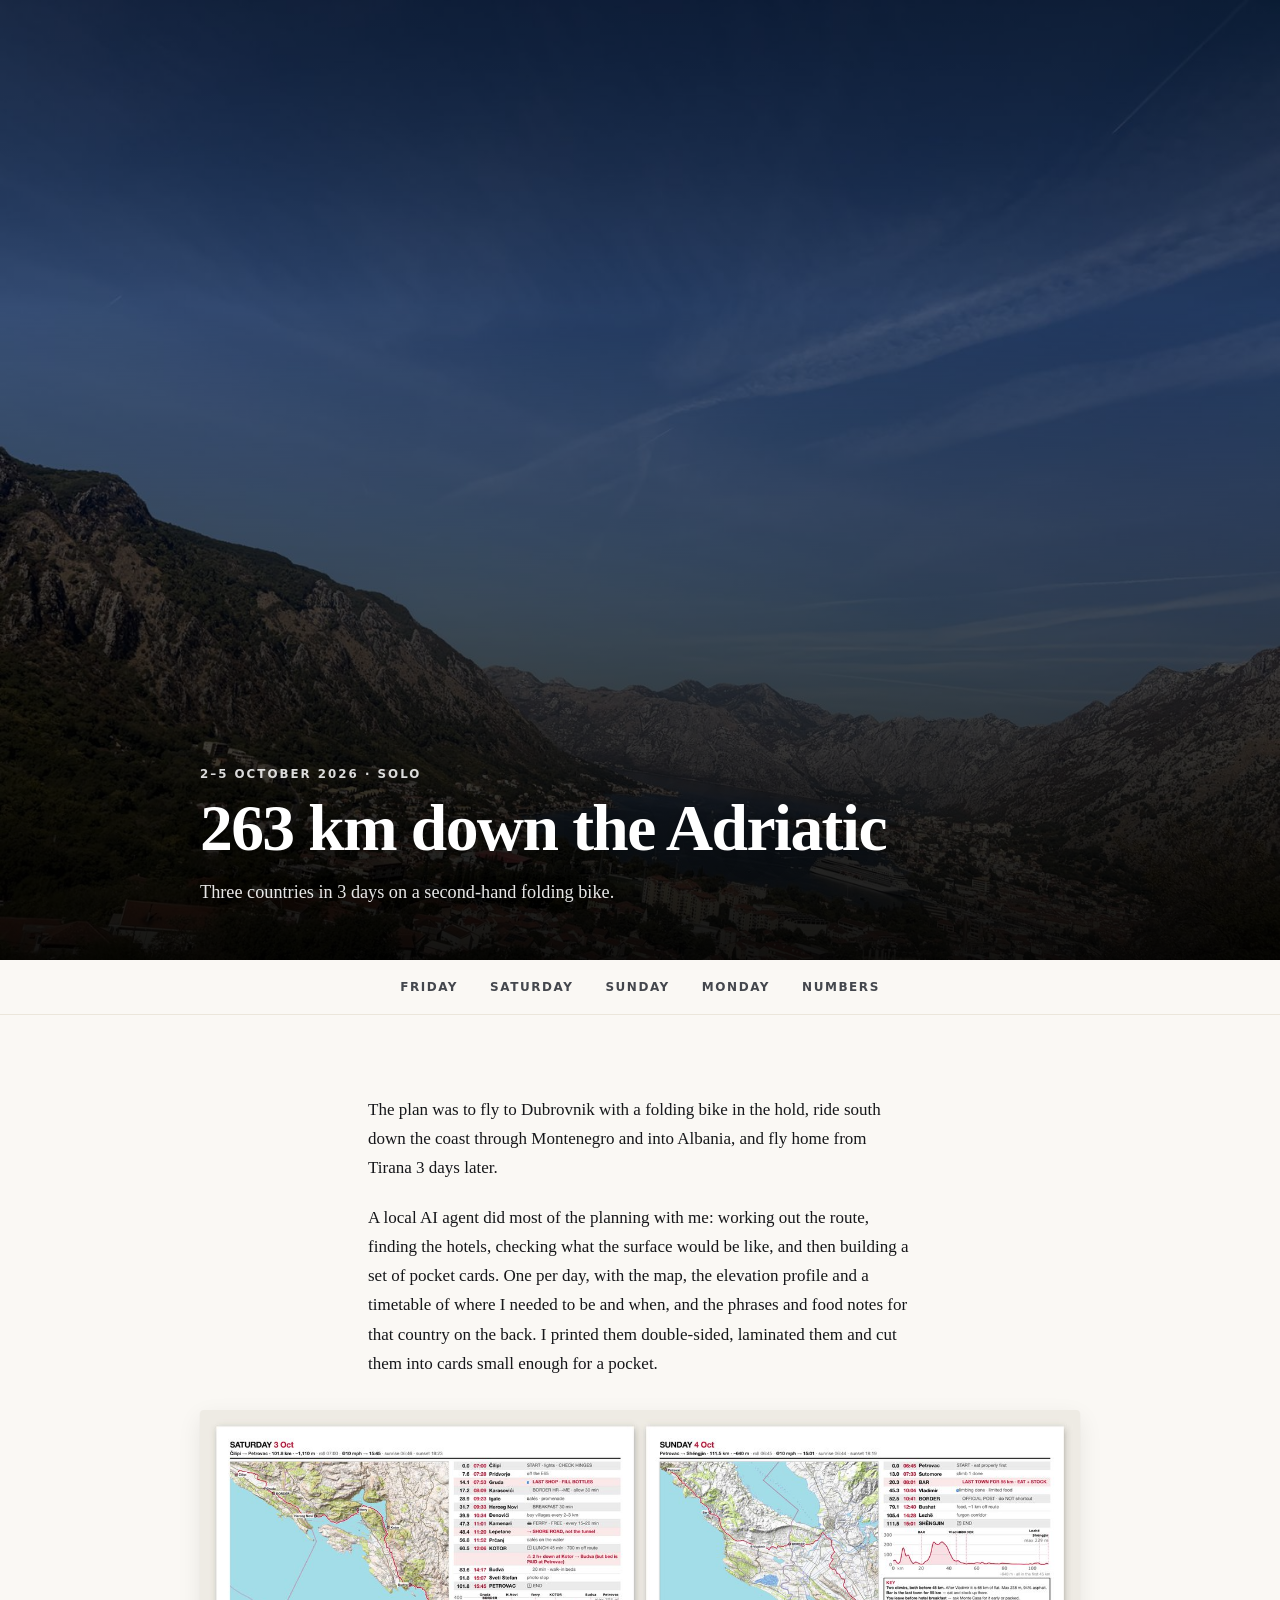
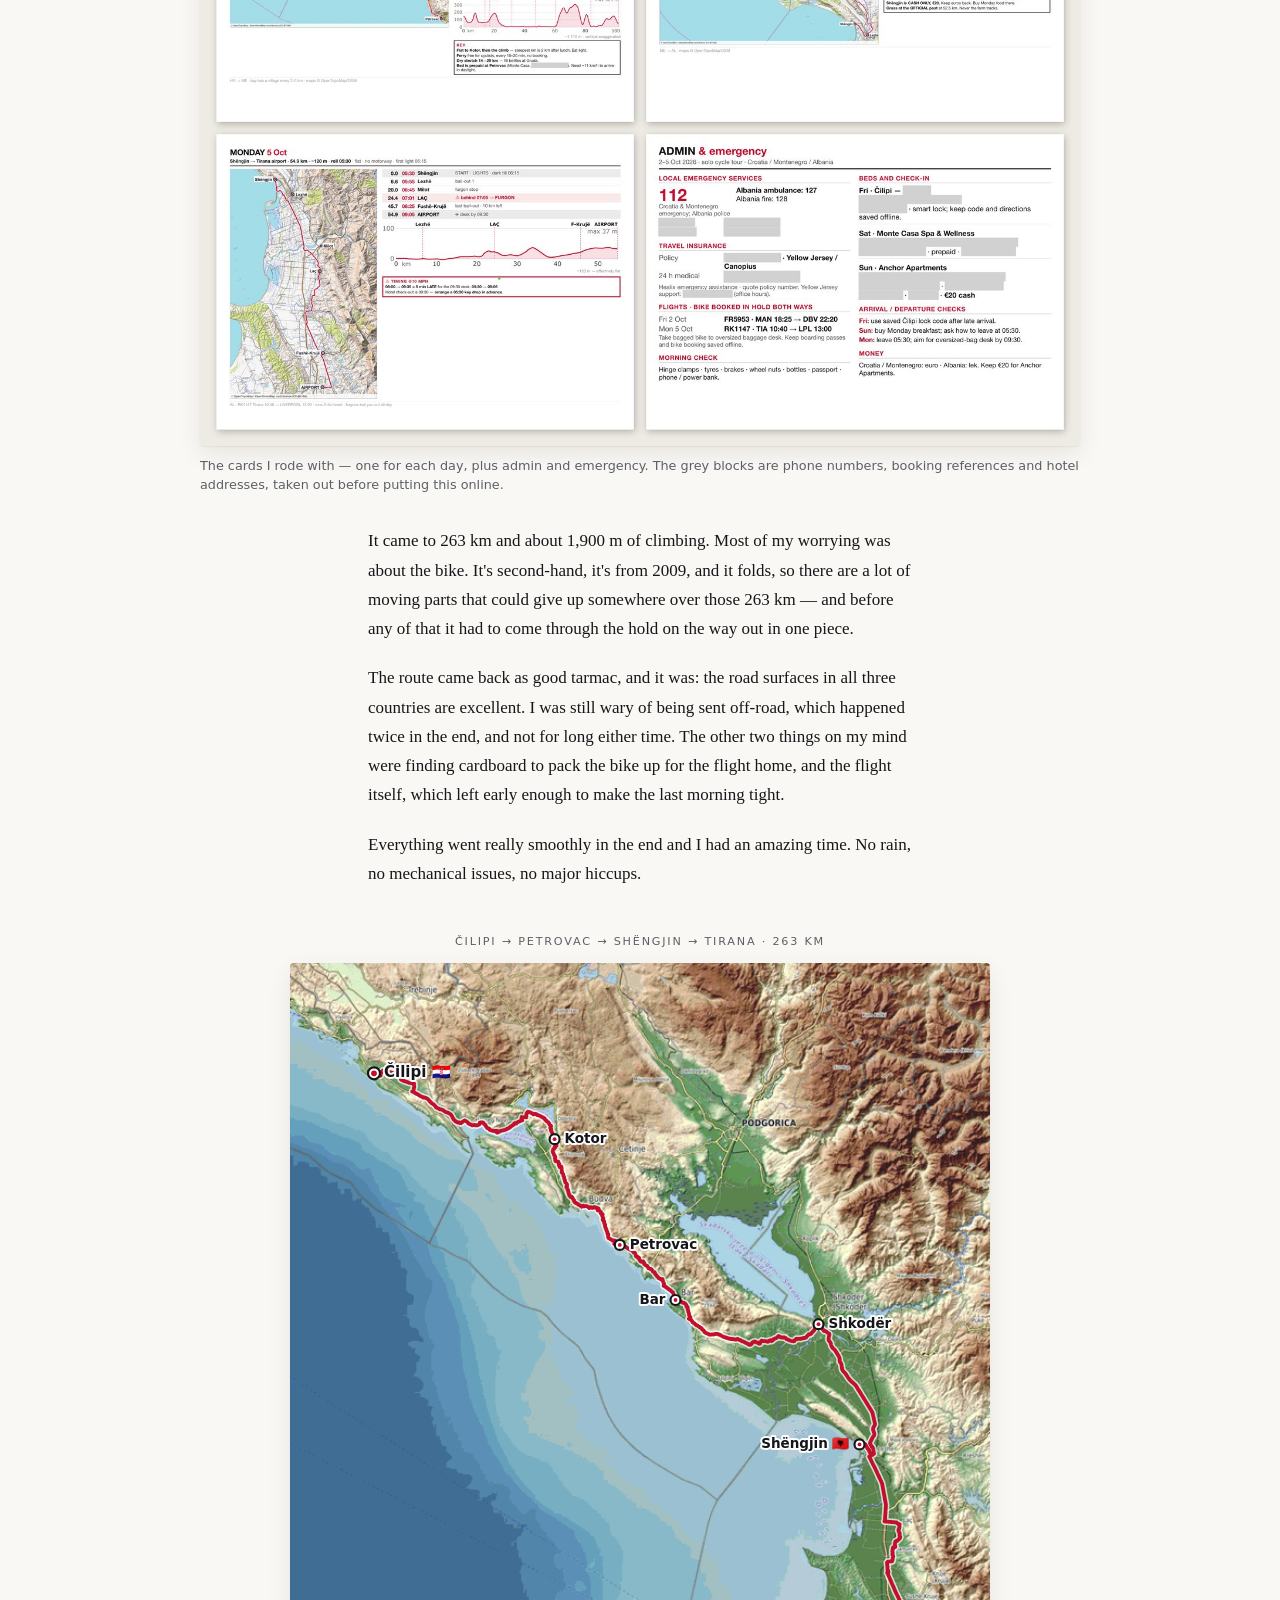
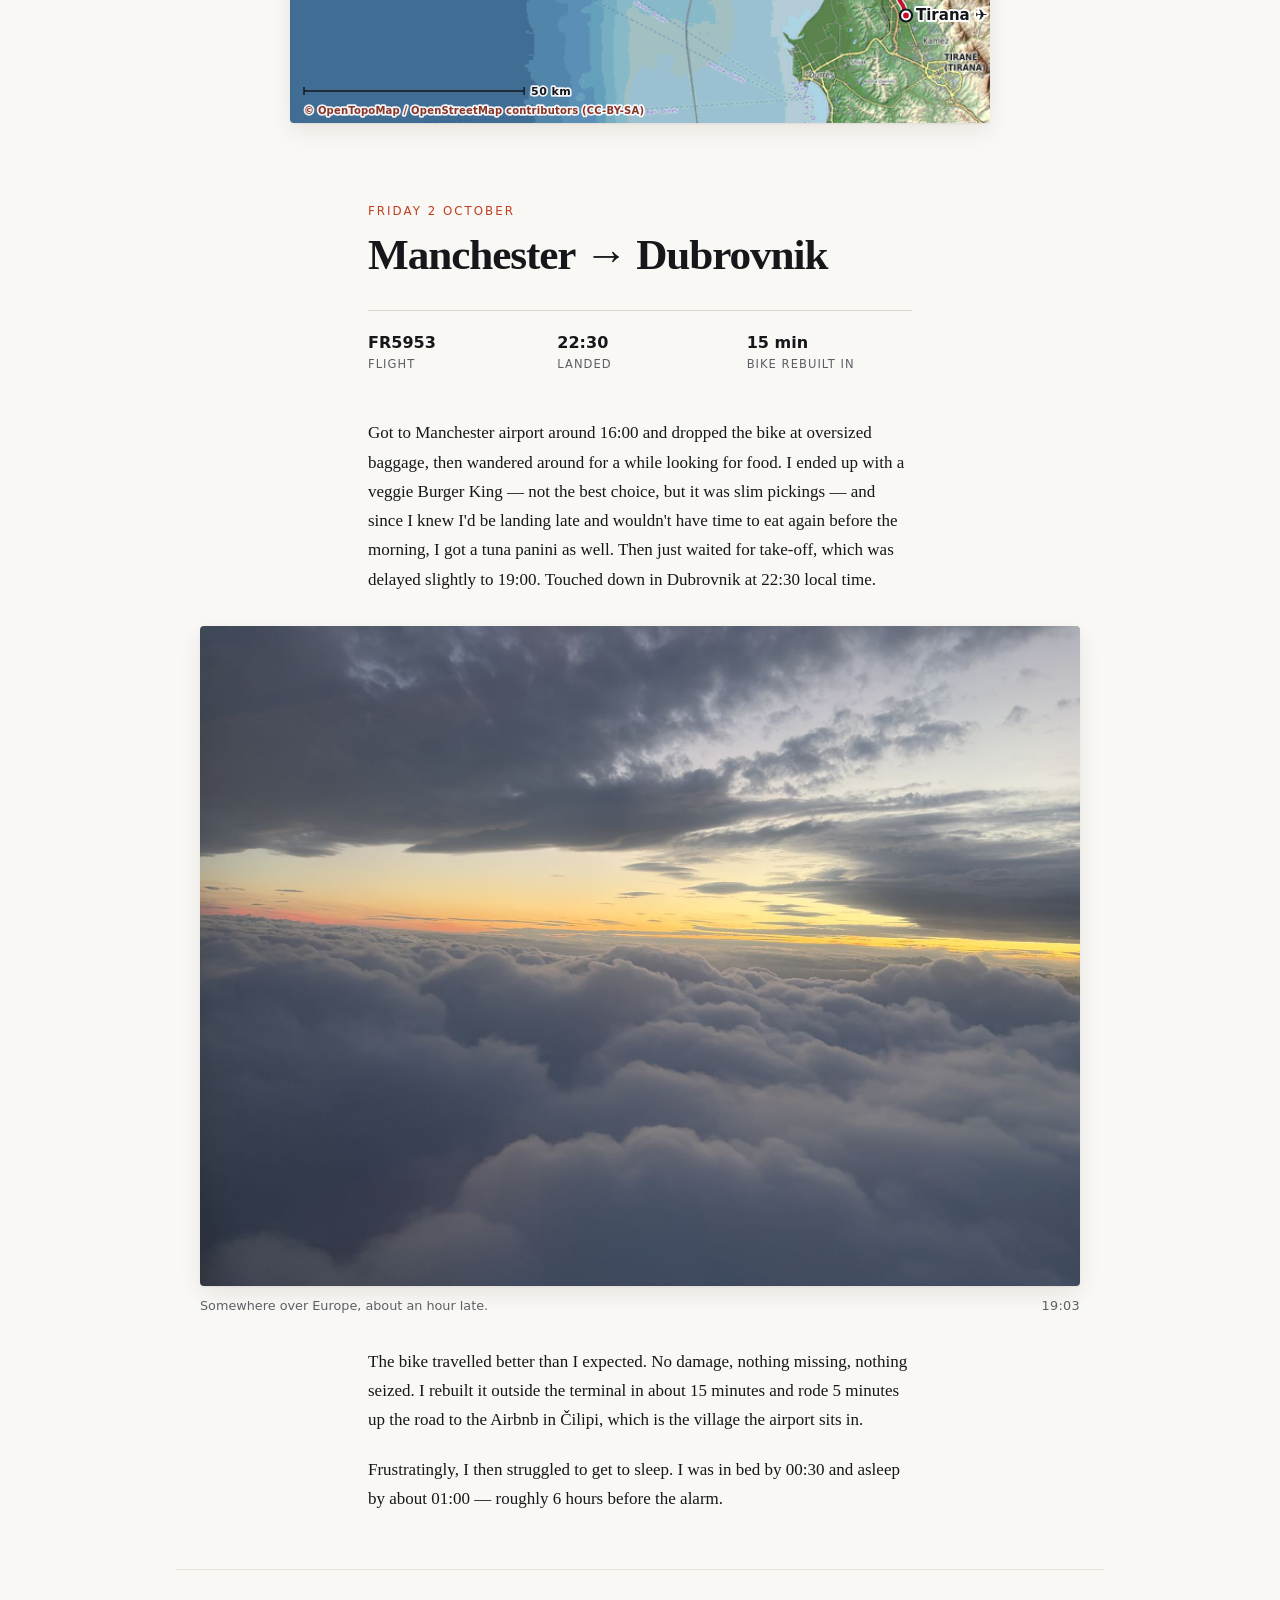
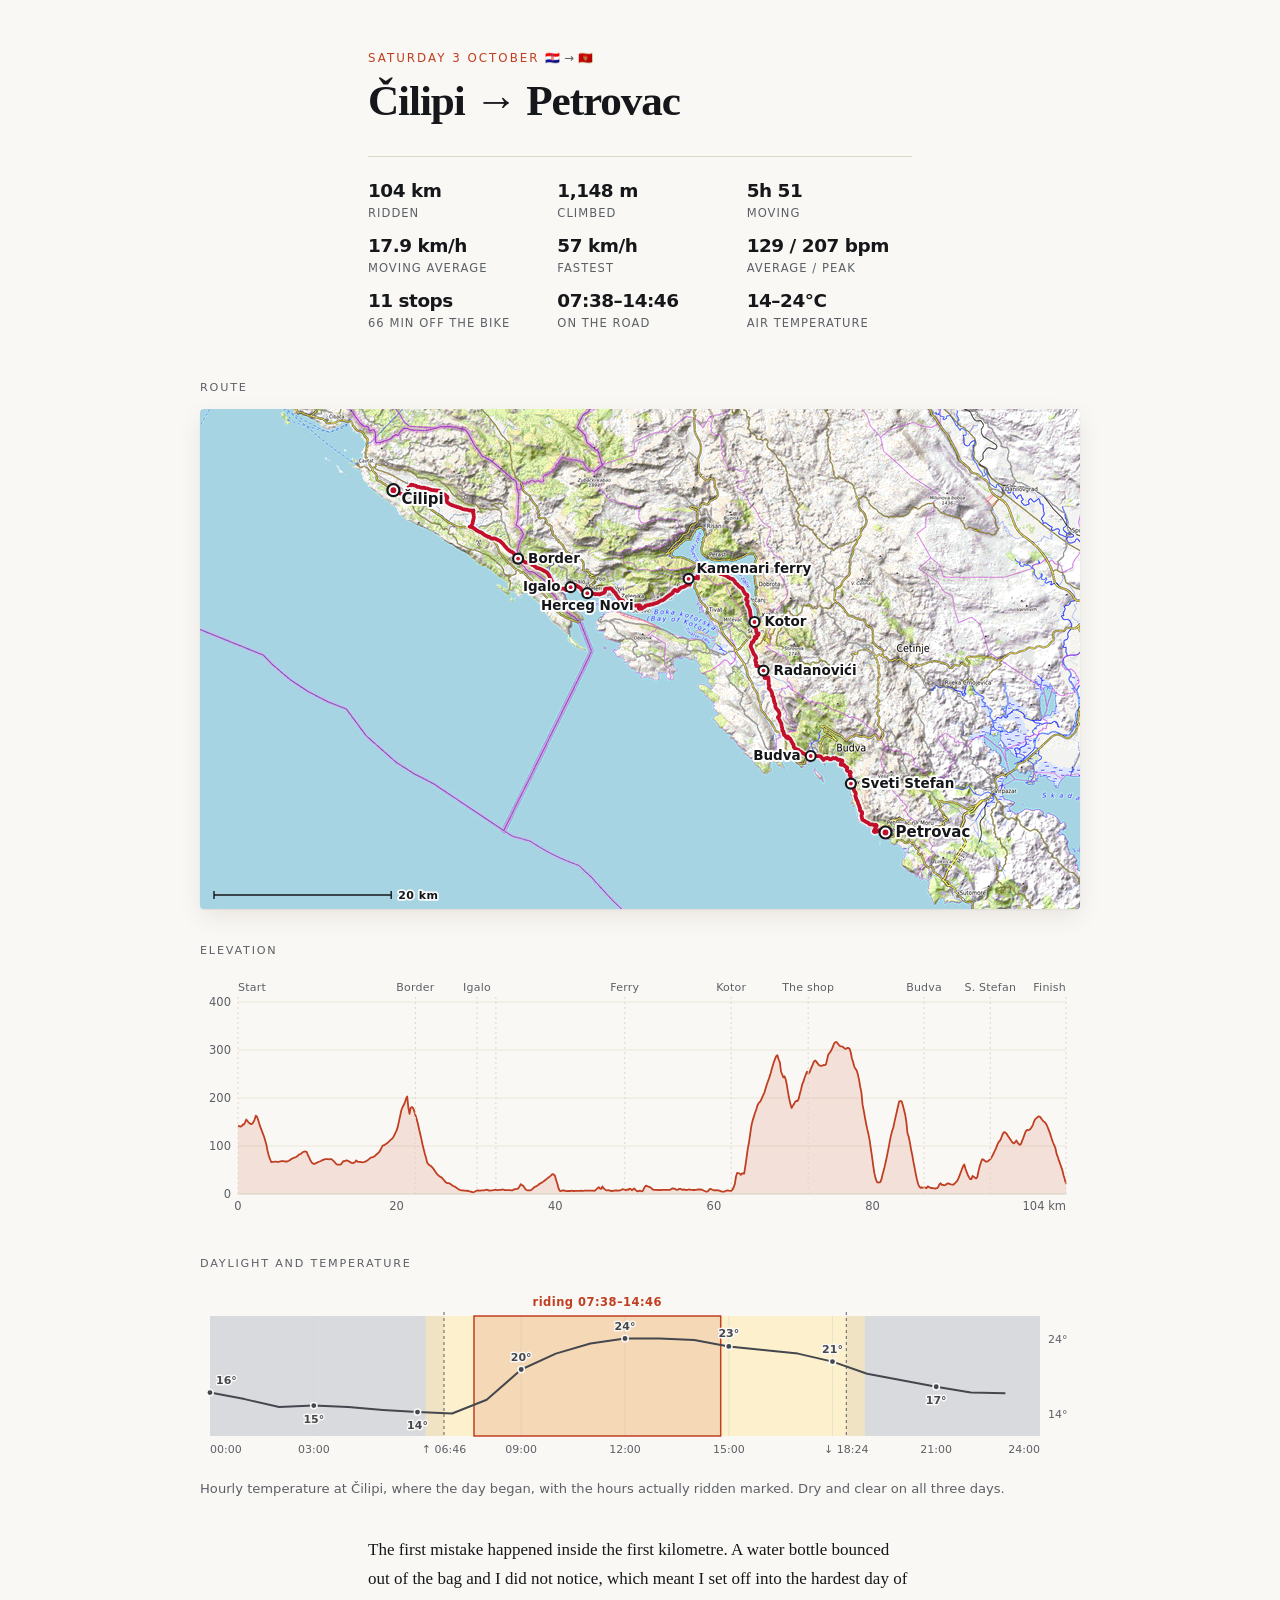
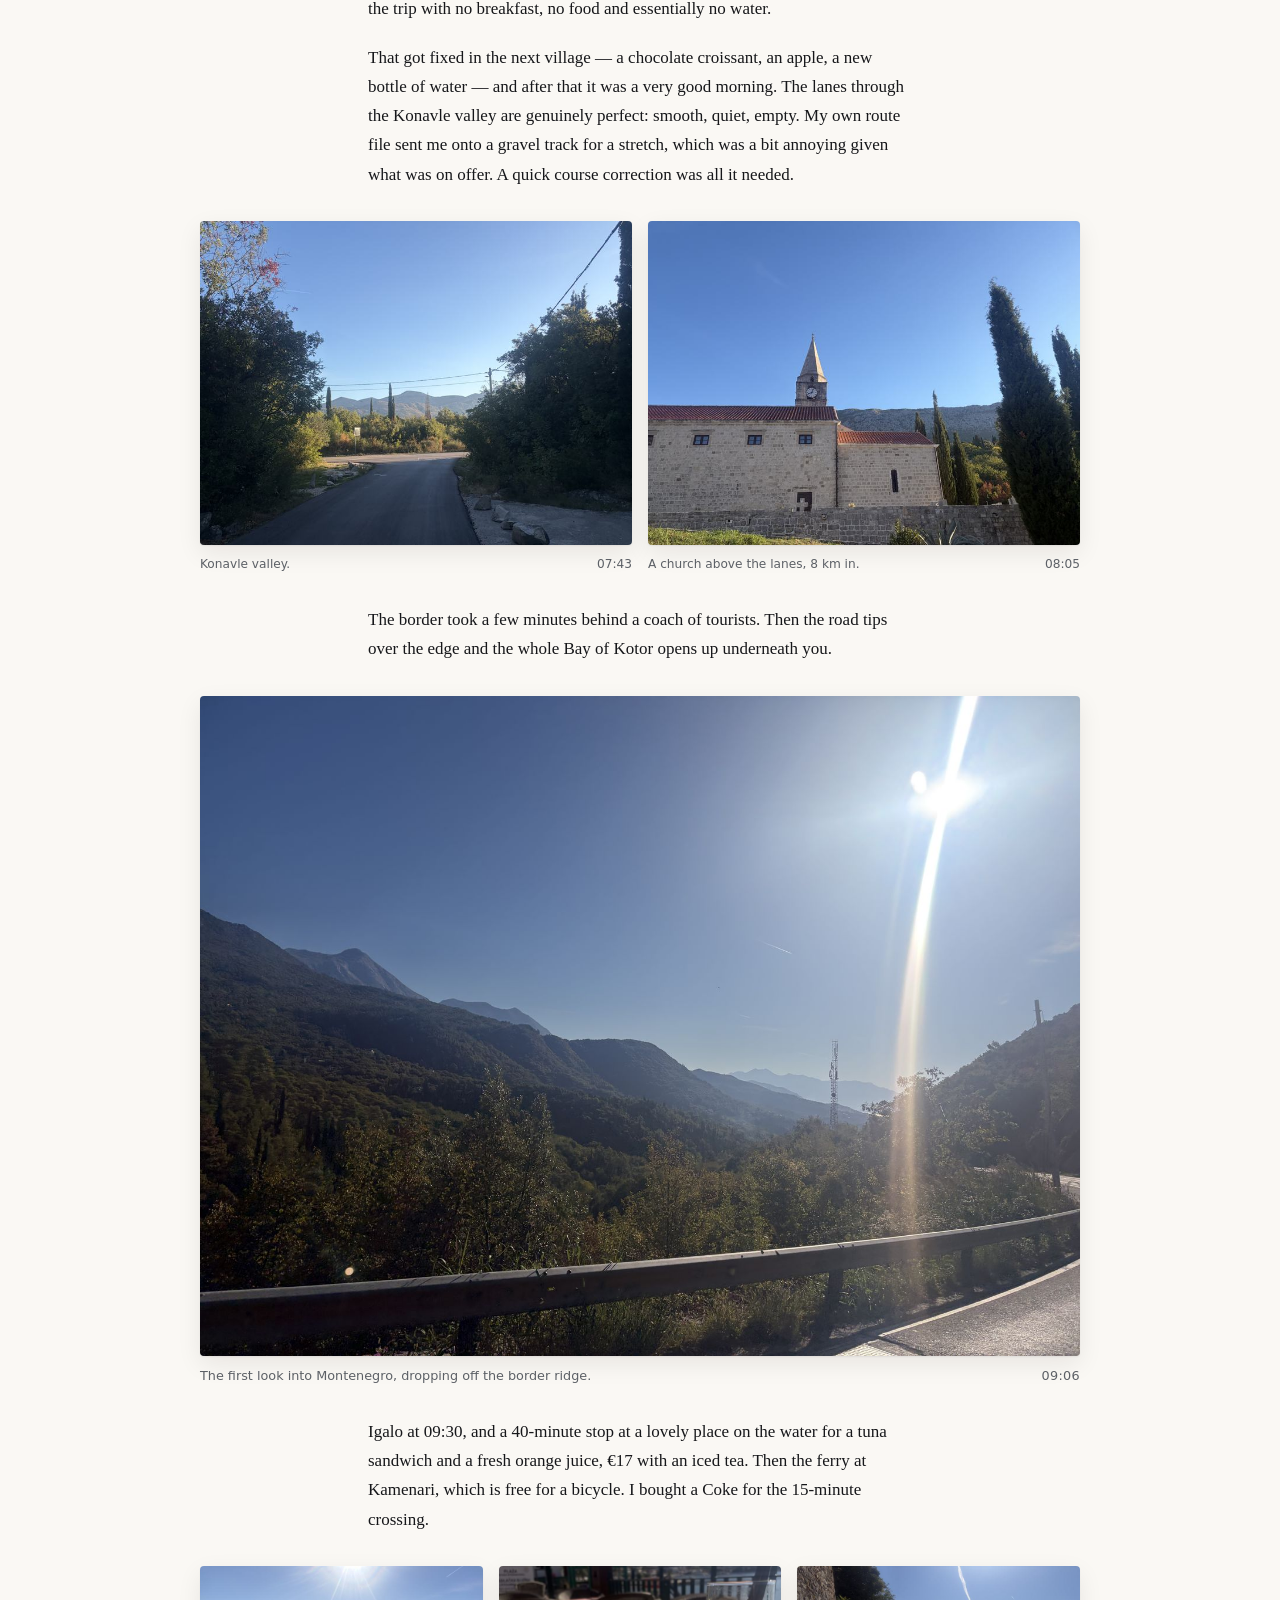
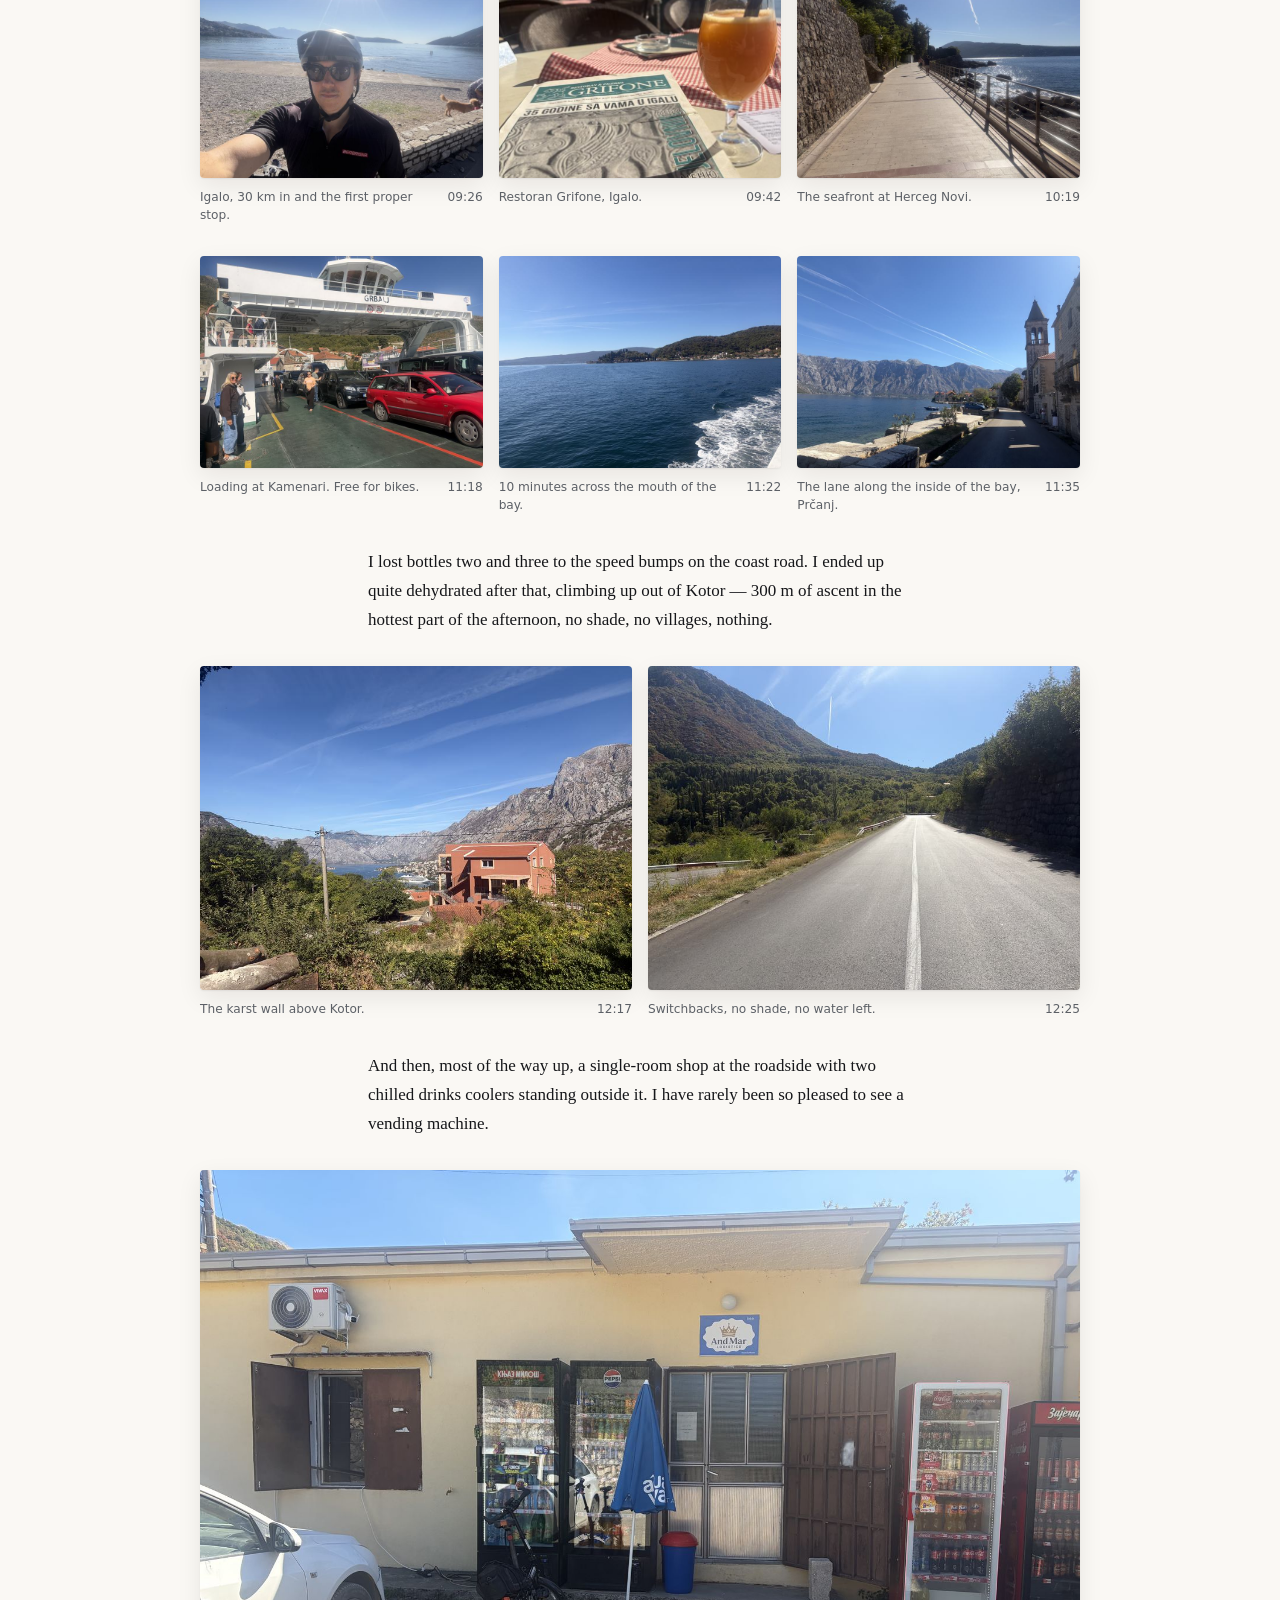
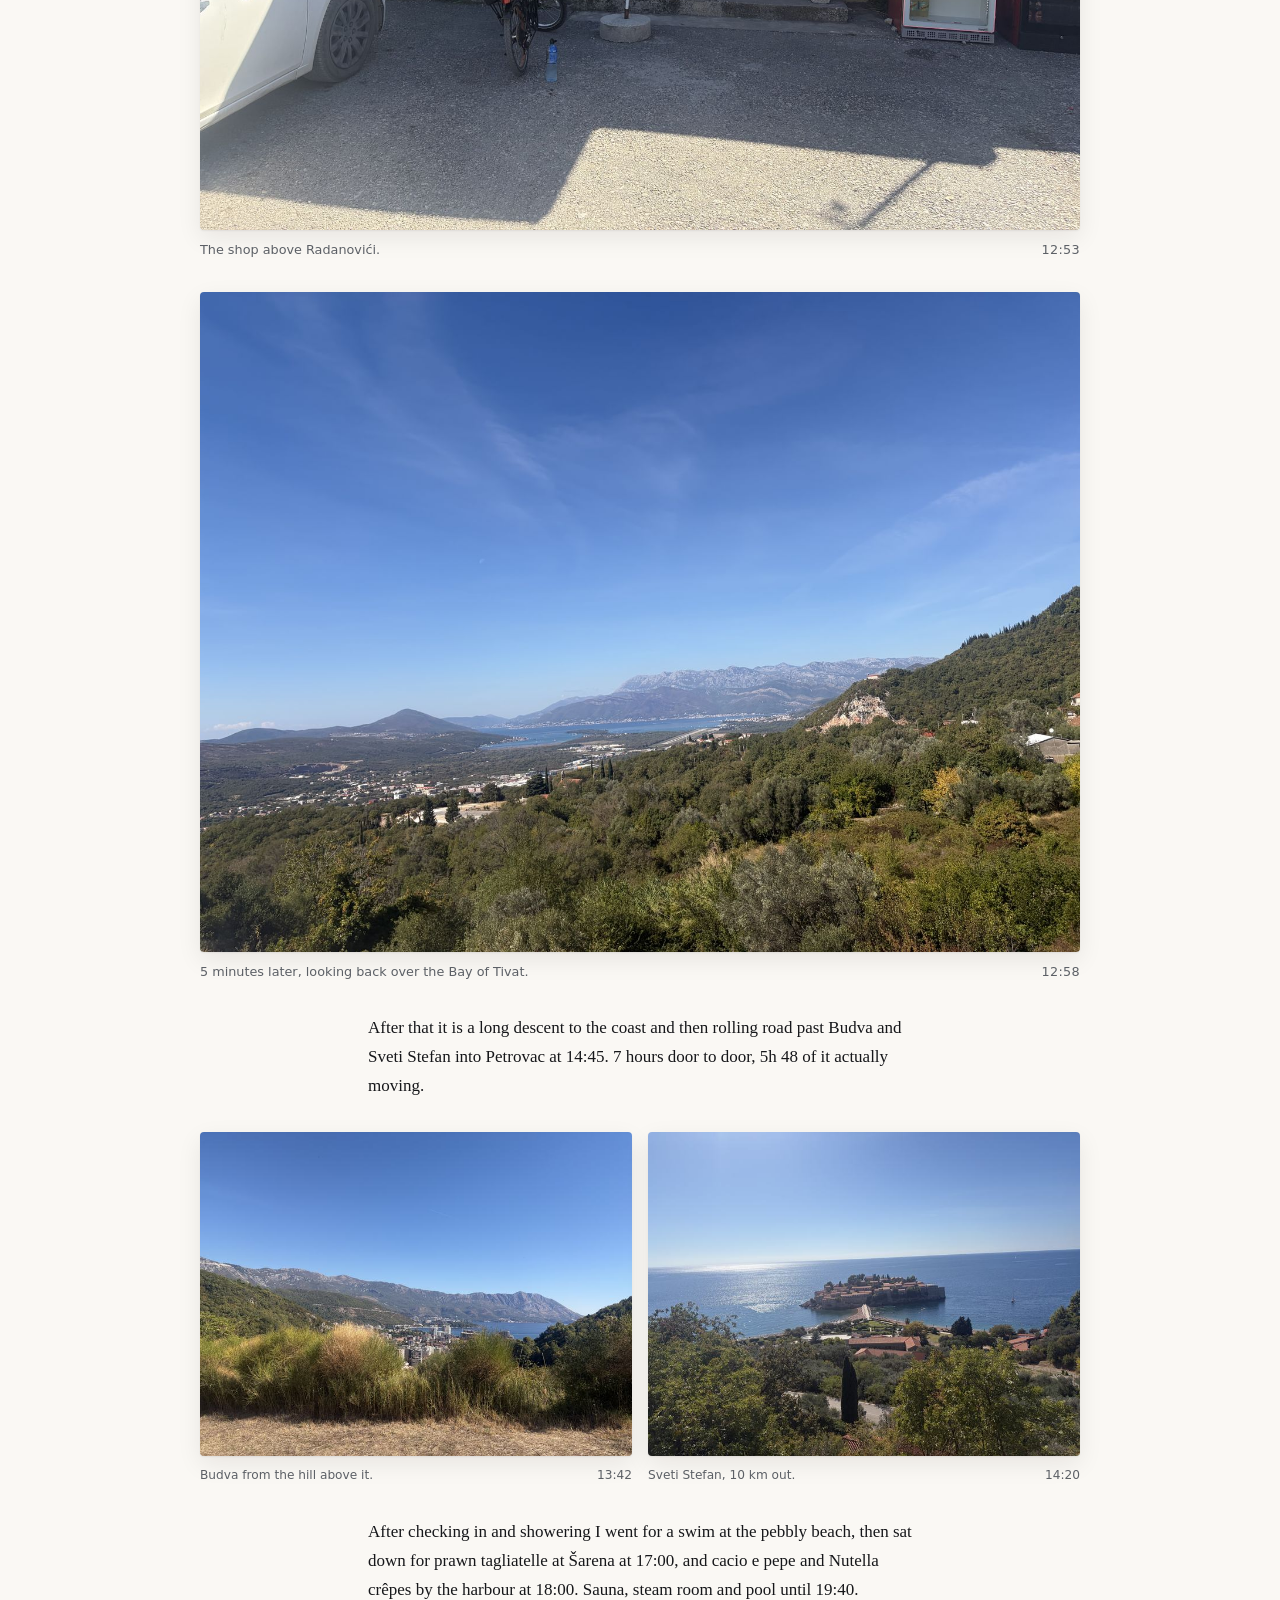
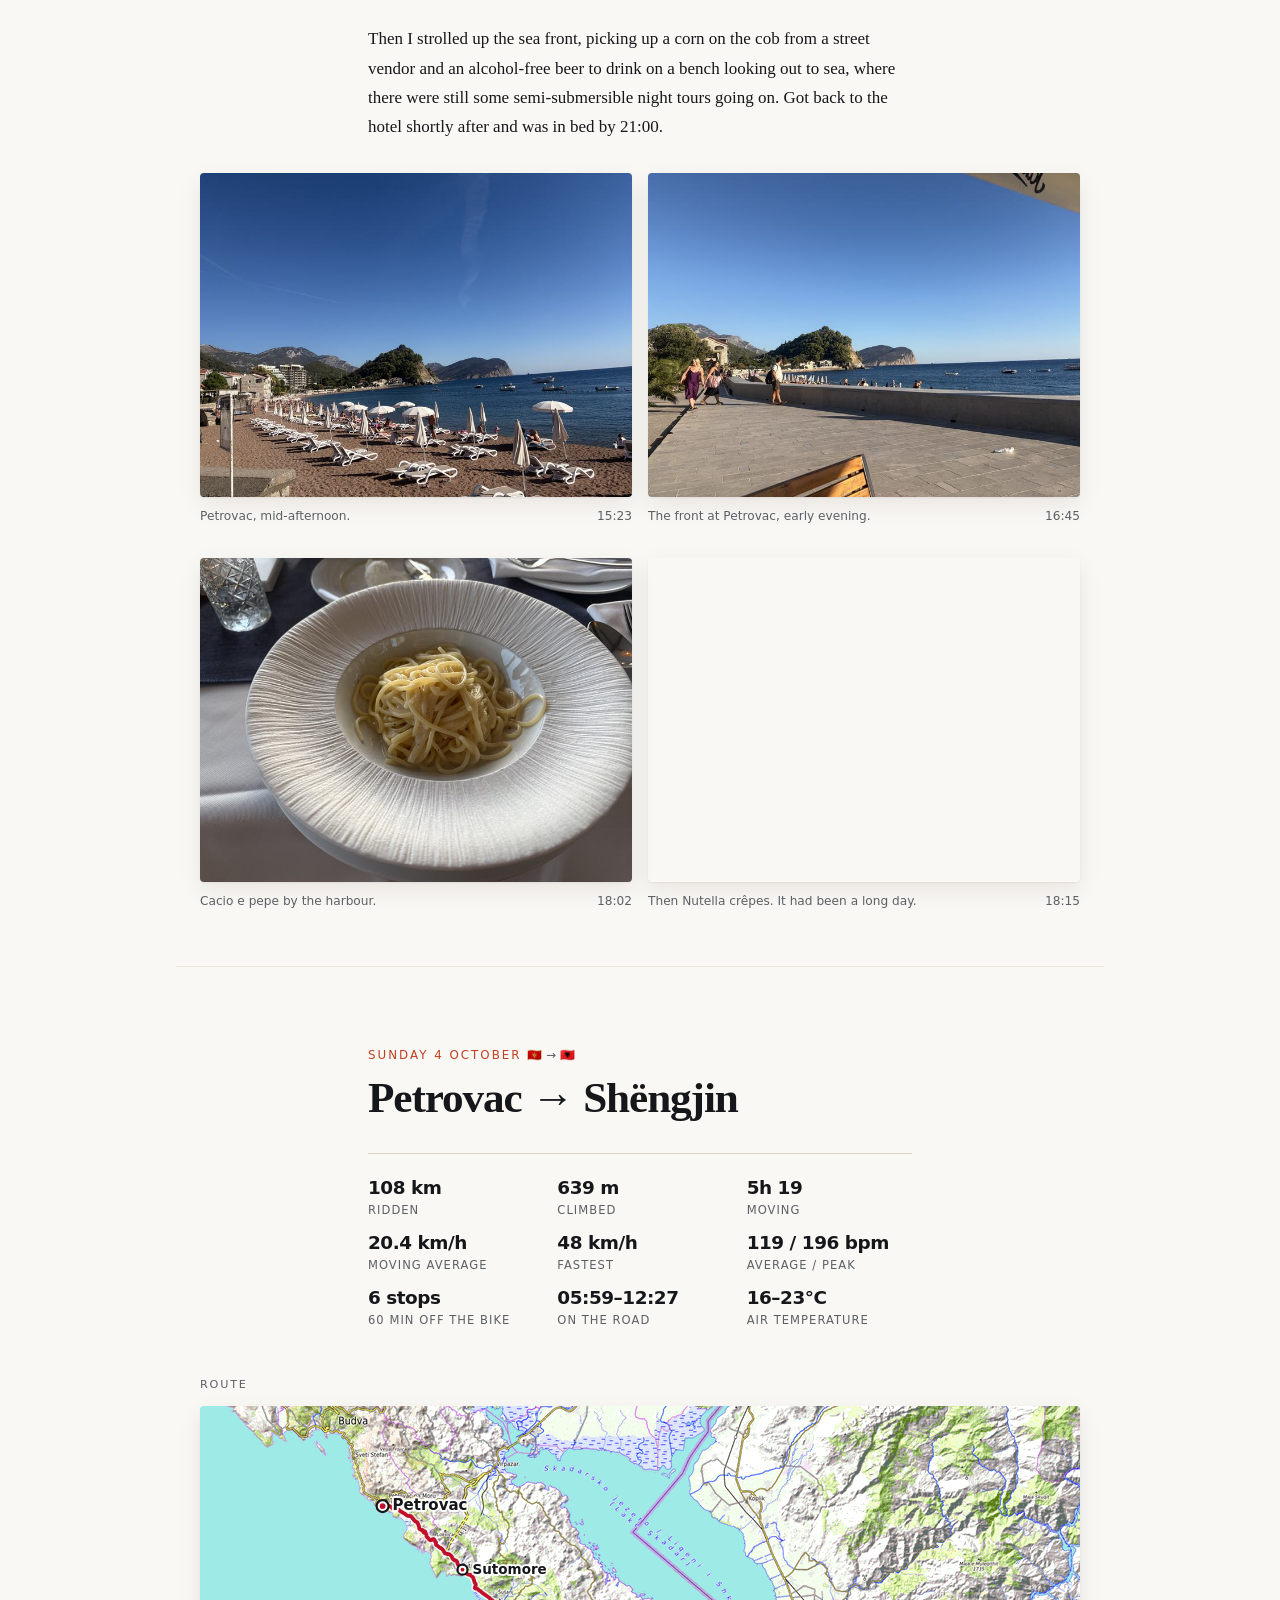
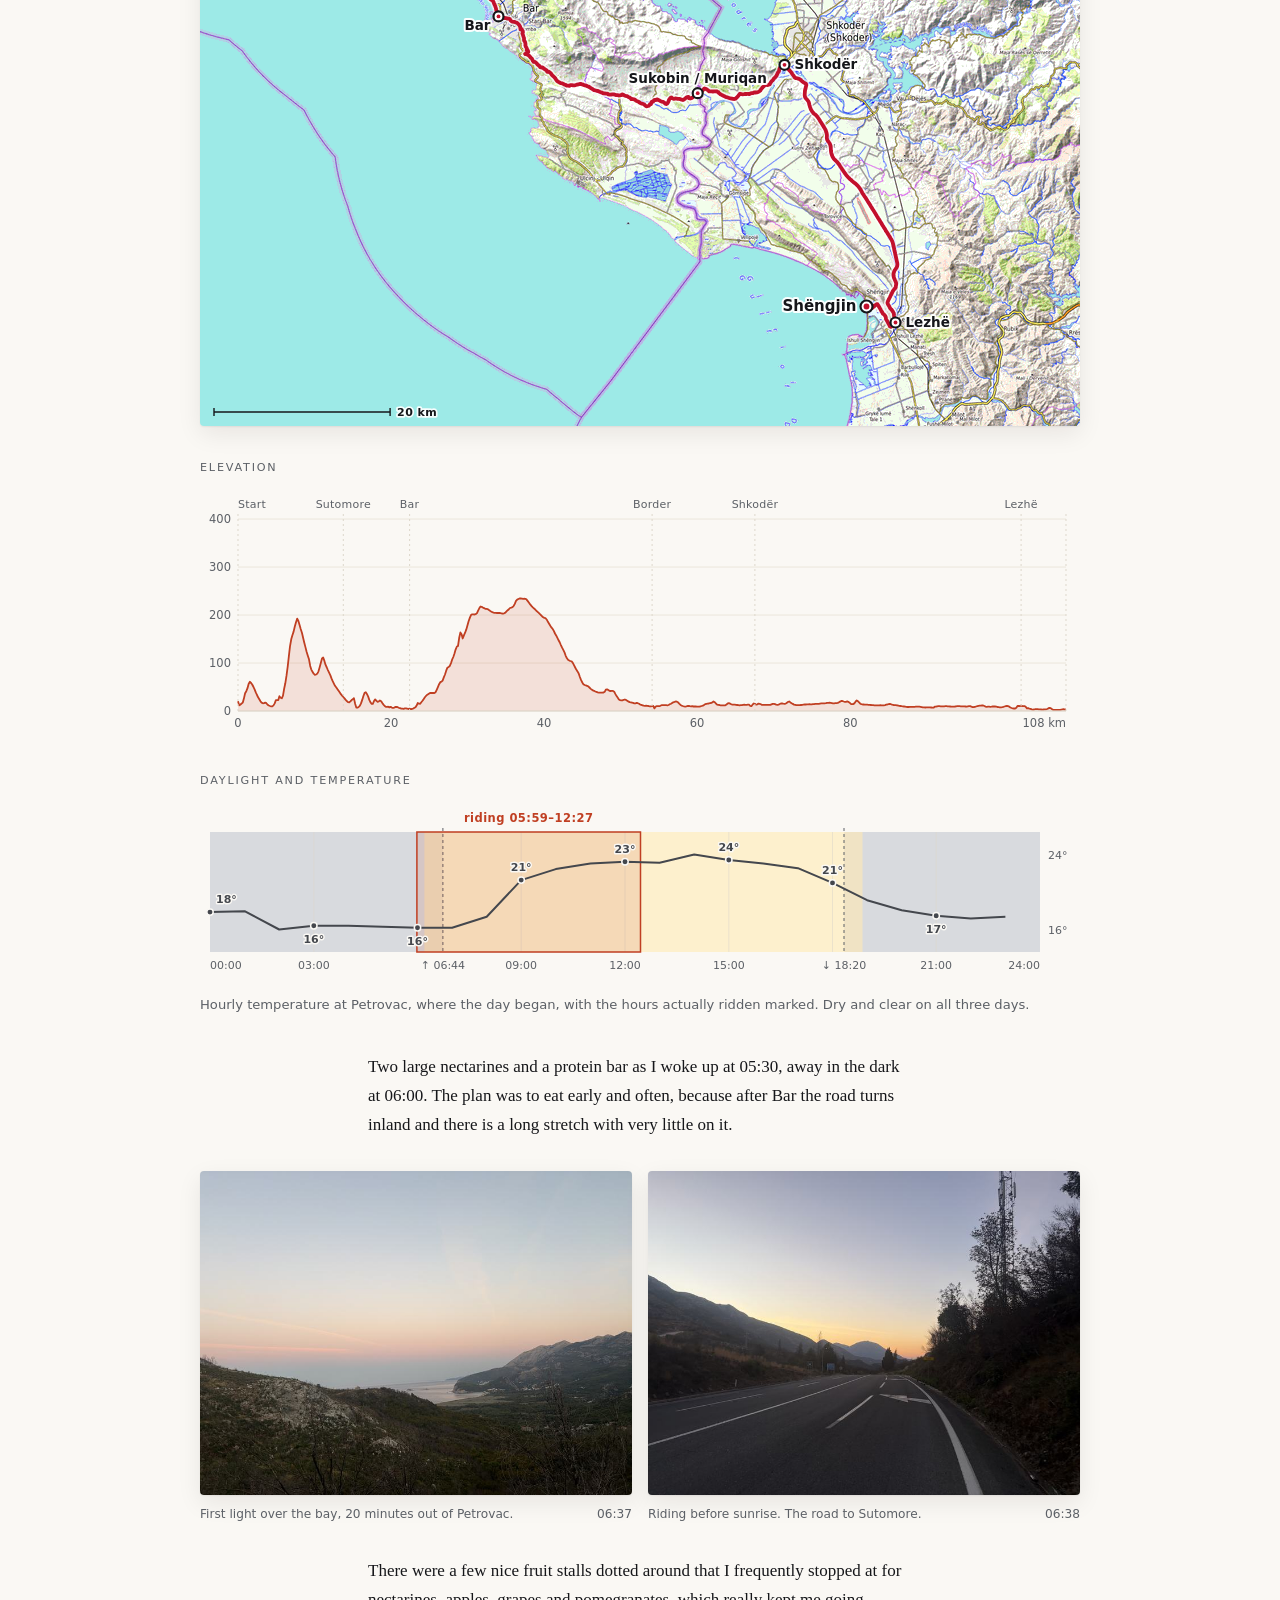
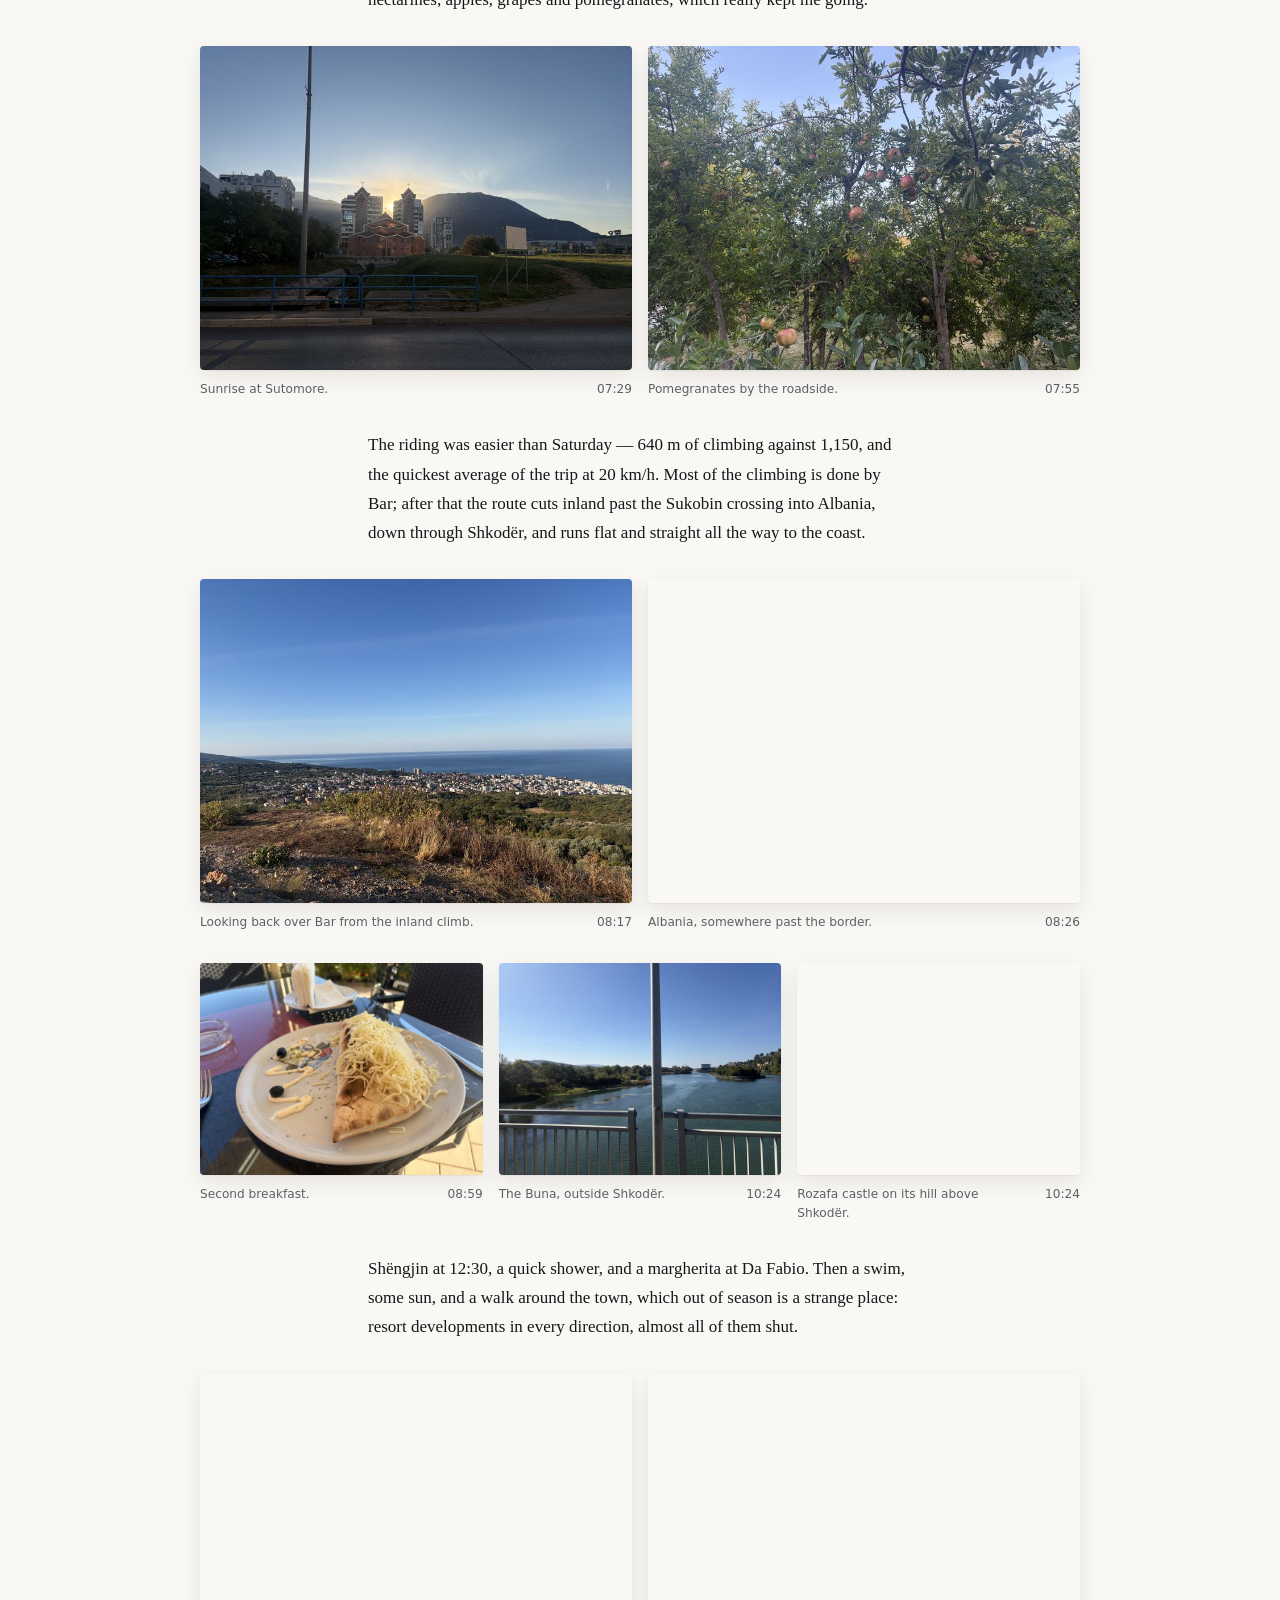
==== commit cd105bdc: "Fixed health check results" ====
--- a/cycle-tour-oct-26/index.html
+++ b/cycle-tour-oct-26/index.html
@@ -4,7 +4,7 @@
 <head>
     <meta charset="UTF-8">
     <meta name="viewport" content="width=device-width, initial-scale=1.0">
-    <title>263 km down the Adriatic – a folding-bike tour of the Adriatic coast</title>
+    <title>263 km down the Adriatic – a folding-bike tour</title>
     <meta name="description" content="Three countries in 3 days on a second-hand folding bike: Čilipi to Tirana down the Adriatic coast, 2–5 October 2026. 263 km, the route, the numbers and the photos.">
     <meta name="author" content="Tim Jones">
     <meta name="robots" content="index, follow">
@@ -62,12 +62,36 @@
       "keywords": "cycle touring, folding bike, Dahon, Adriatic, Croatia, Montenegro, Albania, bikepacking"
     }
     </script>
+
+    <!-- Hand-maintained overrides: kept out of the generated styles.css bundle so a future Tailwind
+         rebuild doesn't silently drop them. Addresses a11y findings from the site-health tool. -->
+    <style>
+      /* --ink-3 on --paper fails WCAG AA (~4.1:1) for chart axis labels and small captions in light mode. */
+      :root { --ink-3: #5c6066; }
+      /* Hero text sits on a photo; the Tailwind gradient left too much of the image showing through
+         behind the eyebrow line and subhead, which axe flagged as failing contrast. */
+      header > div:nth-child(2) {
+        background-image: linear-gradient(to bottom, rgba(0, 0, 0, .55) 0%, rgba(0, 0, 0, .4) 32%, rgba(0, 0, 0, .92) 100%);
+      }
+      /* Day-nav links: bump under-12px text and under-24px tap targets. */
+      nav.no-scrollbar a {
+        display: inline-block;
+        padding: 7px 4px;
+        font-size: .75rem;
+      }
+      /* Scrollable charts need to be reachable (and operable) via keyboard, not just touch/mouse drag. */
+      .chart-scroll:focus-visible {
+        outline: 2px solid var(--route);
+        outline-offset: 2px;
+      }
+    </style>
 </head>
 
 <body class="m-0 font-serif text-[1.0625rem] leading-[1.72] antialiased">
 
 <header class="relative grid min-h-[min(78svh,760px)]">
   <img src="img/hero.jpg" srcset="img/hero@small.jpg 760w, img/hero.jpg 1500w" sizes="100vw"
+       width="1500" height="1125"
        class="col-start-1 row-start-1 h-full min-h-[min(78svh,760px)] w-full object-cover object-[50%_58%]"
        alt="The Bay of Kotor from the climb above the town">
   <div class="col-start-1 row-start-1 bg-linear-to-b from-black/45 via-black/10 via-32% to-black/85"></div>
@@ -87,14 +111,14 @@
     <div class="mx-auto max-w-measure">
       <p class="mb-5">The plan was to fly to Dubrovnik with a folding bike in the hold, ride south down the coast through Montenegro and into Albania, and fly home from Tirana 3 days later.</p>
 <p class="mb-5">A local AI agent did most of the planning with me: working out the route, finding the hotels, checking what the surface would be like, and then building a set of pocket cards. One per day, with the map, the elevation profile and a timetable of where I needed to be and when, and the phrases and food notes for that country on the back. I printed them double-sided, laminated them and cut them into cards small enough for a pocket.</p>
-<figure class="my-8 bleed"><img src="img/cards.jpg" srcset="img/cards@small.jpg 760w, img/cards.jpg 1500w" sizes="(max-width: 860px) 100vw, 860px" loading="lazy" decoding="async" class="w-full rounded-sm shadow-card" alt="The cards I rode with — one for each day, plus admin and emergency. The grey blocks are phone numbers, booking references and hotel addresses, taken out before putting this online."><figcaption class="mt-2.5 flex items-baseline justify-between gap-4 font-sans text-[0.8rem] leading-normal text-ink-3"><span>The cards I rode with — one for each day, plus admin and emergency. The grey blocks are phone numbers, booking references and hotel addresses, taken out before putting this online.</span></figcaption></figure>
+<figure class="my-8 bleed"><img src="img/cards.jpg" srcset="img/cards@small.jpg 760w, img/cards.jpg 1500w" sizes="(max-width: 860px) 100vw, 860px" width="1500" height="1084" loading="lazy" decoding="async" class="w-full rounded-sm shadow-card" alt="The cards I rode with — one for each day, plus admin and emergency. The grey blocks are phone numbers, booking references and hotel addresses, taken out before putting this online."><figcaption class="mt-2.5 flex items-baseline justify-between gap-4 font-sans text-[0.8rem] leading-normal text-ink-3"><span>The cards I rode with — one for each day, plus admin and emergency. The grey blocks are phone numbers, booking references and hotel addresses, taken out before putting this online.</span></figcaption></figure>
 <p class="mb-5">It came to 263 km and about 1,900 m of climbing. Most of my worrying was about the bike. It's second-hand, it's from 2009, and it folds, so there are a lot of moving parts that could give up somewhere over those 263 km — and before any of that it had to come through the hold on the way out in one piece.</p>
 <p class="mb-5">The route came back as good tarmac, and it was: the road surfaces in all three countries are excellent. I was still wary of being sent off-road, which happened twice in the end, and not for long either time. The other two things on my mind were finding cardboard to pack the bike up for the flight home, and the flight itself, which left early enough to make the last morning tight.</p>
 <p class="mb-5">Everything went really smoothly in the end and I had an amazing time. No rain, no mechanical issues, no major hiccups.</p>
       <figure class="mt-11 mb-0 bleed flex flex-col items-center"
               style="--map-w: 700px">
         <figcaption class="mb-3 font-sans text-[0.7rem] tracking-[0.16em] uppercase text-ink-3 text-center">Čilipi → Petrovac → Shëngjin → Tirana · 263 km</figcaption>
-        <div class="w-full max-w-[var(--map-w)]"><div class="chart-scroll"><div class="mapwrap mx-auto w-full overflow-hidden rounded-sm shadow-card bg-paper-2" style="--map-ar: 700/760"><img class="map-base" src="img/maps/overview.png" srcset="img/maps/overview@small.png 700w, img/maps/overview.png 1400w" sizes="(max-width: 640px) 100vw, 700px" width="1400" height="1520" alt="" loading="lazy" decoding="async"><svg viewBox="0 0 700 760" class="map" role="img" aria-label="The whole route, 263 km">
+        <div class="w-full max-w-[var(--map-w)]"><div class="chart-scroll" tabindex="0"><div class="mapwrap mx-auto w-full overflow-hidden rounded-sm shadow-card bg-paper-2" style="--map-ar: 700/760"><img class="map-base" src="img/maps/overview.png" srcset="img/maps/overview@small.png 700w, img/maps/overview.png 1400w" sizes="(max-width: 640px) 100vw, 700px" width="1400" height="1520" alt="" loading="lazy" decoding="async"><svg viewBox="0 0 700 760" class="map" role="img" aria-label="The whole route, 263 km">
 <path class="map-casing" d="M84.0,110.3 L83.9,110.5 L84.3,110.9 L84.6,111.4 L85.0,111.8 L85.5,112.2 L86.1,112.0 L86.5,111.5 L87.0,111.6 L87.5,112.0 L88.1,112.2 L88.6,112.1 L89.1,112.4 L89.2,112.6 L89.8,112.8 L90.2,112.7 L90.6,112.5 L90.2,112.1 L90.5,111.6 L90.7,111.0 L91.0,110.4 L91.4,109.8 L91.6,109.2 L91.7,109.0 L91.6,108.7 L91.8,108.6 L92.2,108.5 L92.7,107.9 L93.0,107.5 L93.6,107.6 L94.2,107.8 L94.9,107.9 L95.5,108.2 L96.0,108.6 L96.7,108.6 L97.3,108.8 L97.9,109.0 L98.6,109.1 L99.2,109.0 L99.8,109.2 L100.5,109.3 L101.1,109.5 L101.7,109.7 L102.3,109.9 L102.9,110.2 L103.6,110.3 L104.2,110.3 L104.9,110.4 L105.5,110.4 L106.2,110.4 L106.9,110.5 L107.4,110.8 L108.0,111.1 L108.5,111.5 L109.0,111.9 L109.5,112.4 L110.0,112.7 L110.3,113.3 L110.9,113.5 L111.1,114.1 L110.6,114.6 L110.6,115.2 L110.8,115.8 L110.9,116.4 L111.5,116.8 L112.0,117.1 L112.6,117.4 L113.2,117.7 L113.8,117.9 L114.4,118.2 L115.1,118.3 L115.7,118.5 L116.3,118.7 L116.9,119.0 L117.6,119.2 L118.2,119.4 L118.7,119.8 L119.4,119.8 L120.0,119.9 L120.7,120.0 L121.3,120.2 L121.9,120.3 L122.6,120.4 L123.2,120.5 L123.9,120.4 L124.1,120.4 L123.9,121.1 L123.8,121.7 L124.1,122.3 L124.2,122.9 L124.3,123.6 L124.2,124.2 L124.0,124.9 L123.8,125.5 L123.7,126.2 L123.6,126.8 L123.4,127.4 L123.1,128.0 L122.8,128.6 L122.2,128.5 L122.2,128.5 L122.2,128.5 L122.5,128.6 L123.2,128.8 L123.8,129.0 L124.3,129.4 L124.9,129.8 L125.4,130.2 L126.0,130.5 L126.5,130.8 L127.1,131.1 L127.7,131.3 L128.2,131.6 L128.7,131.9 L129.2,132.3 L129.7,132.7 L130.3,133.0 L130.9,133.2 L131.4,133.6 L132.1,133.7 L132.4,134.0 L132.8,134.4 L133.4,134.6 L134.1,134.4 L134.7,134.5 L135.3,134.7 L135.9,135.0 L136.5,135.3 L137.1,135.5 L137.6,135.9 L138.1,136.4 L138.6,136.8 L139.0,137.3 L139.4,137.8 L139.8,138.4 L140.3,138.8 L140.7,139.3 L141.1,139.8 L141.7,140.2 L142.1,140.6 L142.7,140.9 L143.3,141.2 L143.9,141.6 L144.3,142.0 L144.4,142.1 L144.4,142.2 L144.7,142.6 L145.1,143.1 L145.6,143.5 L145.9,144.1 L146.3,144.5 L147.0,144.8 L147.5,145.1 L148.1,145.3 L148.8,145.5 L149.3,145.9 L149.8,146.3 L150.5,146.4 L151.1,146.4 L151.7,146.7 L152.3,146.8 L152.6,146.8 L153.1,147.1 L153.5,147.7 L154.1,147.9 L154.6,148.3 L155.2,148.7 L155.7,149.1 L156.3,149.3 L157.0,149.4 L157.6,149.7 L158.3,149.9 L158.9,150.2 L159.4,150.6 L160.0,150.9 L160.5,151.3 L161.0,151.7 L161.4,152.2 L161.8,152.8 L162.1,153.4 L162.4,154.0 L162.6,154.6 L163.0,155.1 L163.2,155.8 L163.6,156.3 L164.0,156.8 L164.5,157.2 L165.0,157.7 L165.3,158.2 L165.8,158.7 L166.5,158.7 L167.0,159.1 L167.5,159.5 L168.1,159.5 L168.8,159.4 L169.5,159.5 L169.9,160.0 L170.4,160.2 L170.8,160.2 L171.2,160.0 L171.7,159.6 L172.1,159.1 L172.6,158.8 L173.0,158.4 L173.5,158.0 L174.1,157.8 L174.7,157.5 L175.3,157.8 L175.9,158.1 L176.4,158.4 L176.9,158.8 L177.5,159.1 L177.9,159.7 L178.2,160.3 L178.7,160.4 L179.3,160.8 L179.8,161.2 L180.4,161.4 L181.0,161.7 L181.5,162.1 L182.1,162.4 L182.7,162.2 L183.3,162.0 L183.9,161.9 L184.5,162.1 L185.1,162.3 L185.7,162.2 L186.4,162.2 L187.0,162.4 L187.6,162.2 L188.2,161.9 L188.8,161.6 L189.4,161.4 L189.8,160.9 L189.9,160.3 L189.8,159.6 L190.4,159.5 L191.1,159.5 L191.7,159.4 L192.4,159.3 L193.0,159.5 L193.4,160.0 L193.8,160.5 L194.2,161.0 L194.7,161.4 L195.2,161.9 L195.4,162.5 L195.8,163.0 L196.2,163.5 L196.6,164.1 L196.9,164.7 L197.4,165.1 L198.0,165.3 L198.7,165.4 L199.2,165.8 L199.3,166.4 L199.8,166.8 L200.3,167.1 L200.9,167.3 L201.6,167.4 L202.2,167.7 L202.8,167.8 L203.4,167.7 L204.0,168.0 L204.7,168.0 L205.3,168.0 L206.0,167.9 L206.6,167.8 L207.3,167.8 L207.5,168.3 L207.2,168.8 L206.7,169.2 L206.9,169.6 L207.5,169.5 L208.2,169.4 L208.7,169.1 L209.2,168.7 L209.8,168.5 L210.1,168.0 L210.7,167.9 L211.3,167.8 L212.0,167.7 L212.5,167.4 L213.1,167.3 L213.7,167.3 L214.3,167.0 L214.9,166.9 L215.6,166.7 L216.2,166.5 L216.6,166.2 L217.1,165.7 L217.7,165.6 L218.3,165.4 L218.9,165.1 L219.5,164.7 L220.0,164.3 L220.5,163.9 L221.0,163.5 L221.5,163.1 L222.1,162.7 L222.6,162.3 L223.2,162.1 L223.7,161.7 L223.8,161.2 L224.2,160.6 L224.7,160.2 L224.7,160.1 L224.7,160.1 L224.7,160.2 L225.2,160.2 L225.7,160.7 L226.2,160.7 L226.6,160.1 L227.0,159.6 L227.5,159.2 L228.1,158.9 L228.7,158.7 L229.4,158.6 L230.0,158.3 L230.4,157.8 L231.0,157.5 L231.6,157.5 L232.3,157.4 L232.2,156.8 L231.7,156.4 L231.5,155.8 L231.6,155.2 L231.6,154.6 L231.8,154.0 L232.0,154.1 L232.6,154.4 L233.2,154.3 L233.9,154.2 L234.5,154.2 L235.2,154.1 L235.8,154.2 L236.3,154.4 L236.4,153.8 L236.0,153.2 L236.2,152.6 L236.5,152.0 L236.5,151.4 L236.4,150.7 L236.7,150.2 L237.2,149.7 L237.5,149.2 L237.8,148.7 L238.5,148.8 L239.1,149.0 L239.7,149.3 L240.4,149.4 L240.9,149.7 L241.5,149.9 L242.0,150.3 L242.5,150.6 L243.0,151.0 L243.5,151.4 L244.1,151.2 L244.7,150.9 L245.3,151.0 L246.0,151.0 L246.6,151.2 L246.9,151.7 L247.4,152.2 L248.0,152.2 L248.7,152.2 L249.2,152.6 L249.8,152.8 L250.5,153.0 L251.0,153.4 L251.5,153.8 L252.1,154.1 L252.6,154.4 L253.2,154.6 L253.7,154.8 L253.7,154.8 L253.7,154.8 L254.2,155.2 L254.7,155.7 L254.9,156.3 L255.3,156.8 L255.8,157.2 L256.3,157.6 L256.7,158.2 L257.2,158.6 L257.7,158.9 L258.3,159.2 L258.6,159.7 L258.9,160.3 L259.2,160.8 L259.5,161.4 L259.8,162.0 L260.4,162.3 L260.9,162.6 L261.1,163.2 L261.0,163.8 L260.5,164.3 L260.3,164.9 L260.7,165.4 L261.1,165.8 L261.1,166.5 L260.8,167.1 L261.0,167.6 L261.3,168.1 L261.7,168.7 L261.9,169.3 L262.2,169.9 L262.4,170.5 L262.4,171.1 L262.5,171.7 L262.5,172.4 L262.7,173.1 L262.7,173.7 L263.0,174.3 L263.3,174.9 L263.7,175.4 L264.0,175.9 L264.6,176.2 L264.7,176.6 L264.7,177.3 L264.2,177.6 L263.8,177.5 L263.6,177.5 L263.9,178.1 L264.3,178.6 L264.9,178.9 L265.0,179.2 L265.1,179.1 L265.2,179.3 L265.4,179.9 L265.4,180.4 L265.5,181.0 L265.6,181.3 L265.8,181.7 L265.9,182.1 L266.2,182.3 L266.6,181.9 L266.6,182.0 L266.5,182.6 L266.0,183.0 L265.6,183.6 L265.6,184.2 L265.1,183.8 L264.9,183.7 L264.9,183.9 L264.7,183.7 L264.7,184.4 L264.6,185.0 L264.1,185.4 L264.1,186.0 L263.7,186.2 L263.3,186.2 L263.0,186.8 L262.9,187.4 L262.7,188.0 L262.7,188.7 L263.0,189.2 L263.2,189.9 L263.6,190.5 L263.8,191.0 L264.0,191.7 L264.2,192.3 L264.6,192.6 L265.0,193.1 L265.2,193.7 L265.4,194.3 L265.1,194.8 L264.9,195.4 L265.1,195.9 L265.5,196.4 L265.3,196.9 L265.3,197.6 L265.5,198.2 L266.1,198.1 L266.6,198.5 L267.2,198.7 L267.8,198.8 L268.4,198.7 L268.4,199.2 L268.6,199.8 L268.9,200.4 L268.8,200.4 L269.1,200.5 L269.4,201.0 L269.3,201.4 L268.8,201.8 L268.9,202.4 L269.3,202.9 L269.6,203.4 L269.6,204.1 L270.2,204.2 L270.8,204.0 L271.4,203.8 L271.5,204.4 L271.6,205.0 L271.7,205.7 L271.7,206.3 L271.6,206.9 L271.7,207.6 L272.0,208.1 L271.8,208.7 L271.6,209.3 L272.0,209.8 L272.5,210.1 L272.8,210.7 L273.2,211.2 L273.3,211.8 L273.4,212.5 L273.4,213.1 L273.9,213.5 L274.1,214.1 L274.1,214.8 L274.3,215.4 L274.3,216.0 L274.7,216.5 L274.9,217.1 L275.0,217.8 L275.0,218.4 L275.2,219.0 L275.5,219.6 L276.0,220.0 L276.5,220.5 L276.7,221.1 L277.0,221.6 L276.9,222.3 L277.1,222.9 L276.8,223.4 L276.3,223.7 L276.4,224.1 L276.8,224.6 L277.1,225.2 L277.3,225.9 L277.7,226.4 L278.0,226.9 L278.1,227.6 L278.1,228.2 L278.3,228.8 L278.5,229.3 L278.5,229.9 L278.5,230.5 L279.0,230.9 L279.2,231.5 L279.3,232.2 L279.3,232.6 L279.8,232.9 L280.0,233.1 L280.3,233.6 L280.8,234.1 L281.2,234.3 L281.0,233.7 L281.3,233.4 L281.6,234.0 L282.2,234.2 L282.5,234.8 L282.8,235.4 L283.0,236.0 L283.4,236.4 L283.7,237.0 L284.1,237.4 L284.1,238.0 L284.2,238.6 L284.5,239.1 L284.9,239.5 L285.5,239.6 L285.9,240.2 L286.3,240.1 L286.5,240.1 L286.7,240.4 L287.0,240.7 L287.0,240.6 L287.6,240.9 L288.1,241.2 L288.4,241.7 L289.0,241.9 L289.7,242.2 L290.3,242.5 L290.8,242.9 L291.3,243.3 L291.6,243.7 L292.0,243.4 L292.6,243.1 L293.2,242.8 L293.4,243.2 L293.6,243.4 L294.3,243.3 L294.9,243.2 L295.6,243.2 L296.2,243.2 L296.8,243.2 L297.4,243.3 L297.9,243.7 L298.3,244.2 L298.8,244.6 L299.1,245.1 L299.7,244.5 L300.3,244.3 L300.7,244.2 L301.1,244.1 L301.6,244.4 L302.2,244.8 L302.8,244.8 L303.4,244.5 L303.9,244.2 L304.5,244.3 L305.2,244.2 L305.7,244.4 L306.0,244.9 L306.6,245.1 L307.2,245.0 L307.8,245.3 L308.4,245.3 L308.6,245.8 L308.1,246.3 L307.7,246.8 L307.7,247.4 L308.2,247.6 L308.9,247.6 L309.6,247.8 L309.9,248.3 L310.4,248.7 L310.9,249.0 L310.8,249.6 L310.7,250.3 L311.2,250.7 L311.7,251.0 L312.4,251.0 L312.7,251.5 L312.3,252.0 L312.1,252.6 L312.5,253.1 L312.6,253.7 L312.7,254.4 L313.1,254.9 L313.4,255.4 L313.0,255.9 L312.7,256.5 L312.8,257.0 L313.2,257.5 L313.7,257.9 L314.2,258.3 L314.2,258.9 L314.1,259.5 L314.3,260.2 L314.5,260.8 L314.9,261.3 L315.2,261.9 L315.1,262.5 L315.0,263.2 L315.2,263.7 L315.4,264.4 L315.6,265.0 L316.0,265.5 L316.2,266.1 L316.4,266.8 L316.5,267.4 L316.9,268.0 L317.0,268.6 L317.3,269.1 L317.3,269.8 L317.4,270.5 L317.9,270.8 L318.3,271.3 L318.4,271.9 L318.1,272.5 L318.0,273.2 L318.2,273.8 L318.4,274.4 L318.4,275.0 L319.0,275.3 L319.6,275.6 L320.2,276.0 L320.7,276.3 L321.3,276.5 L321.8,277.0 L322.3,277.4 L323.0,277.3 L323.6,277.4 L324.2,277.7 L324.8,277.9 L325.3,277.6 L325.7,278.0 L325.4,278.6 L325.1,279.1 L324.8,279.7 L324.5,280.3 L324.2,280.8 L324.6,281.2 L325.3,281.0 L325.9,280.9 L326.4,280.5 L327.0,280.3 L327.6,280.3 L328.2,280.2 L328.8,280.2 L329.4,280.1 L330.0,280.1 L330.3,280.6 L330.8,281.2 L330.7,281.7 L330.1,281.4 L329.8,281.9 L327.6,281.8 L328.1,281.8 L328.7,281.7 L329.2,281.6 L329.7,281.9 L330.1,281.4 L330.6,281.7 L331.2,282.0 L331.8,282.3 L332.3,282.8 L332.8,283.2 L333.4,283.5 L334.0,283.3 L334.7,283.1 L335.4,283.4 L335.8,283.9 L336.3,284.4 L336.9,284.6 L337.5,285.1 L338.0,285.4 L338.7,285.7 L339.2,286.1 L339.7,286.5 L340.4,286.7 L341.0,286.8 L341.7,286.9 L342.2,287.4 L342.5,288.0 L343.0,288.4 L343.3,289.0 L343.8,289.4 L344.4,289.7 L345.0,290.1 L345.2,290.7 L345.5,291.3 L345.7,291.8 L345.8,292.5 L345.9,293.1 L346.4,293.5 L347.0,293.8 L347.7,293.9 L347.7,294.5 L348.1,295.1 L348.5,295.3 L348.6,294.8 L348.9,294.9 L348.8,294.6 L349.1,295.1 L349.3,295.8 L349.5,296.4 L349.5,297.1 L350.0,297.6 L350.5,298.0 L350.9,298.6 L351.5,298.9 L352.1,298.8 L352.6,298.3 L353.3,298.4 L353.6,298.9 L353.8,299.6 L354.3,300.0 L354.2,300.7 L354.3,301.3 L355.0,301.6 L355.4,302.1 L356.0,302.4 L356.5,302.8 L357.2,303.1 L357.5,303.7 L358.0,304.1 L358.3,304.7 L358.6,305.3 L359.8,305.8 L360.6,305.8 L361.2,306.1 L361.7,306.6 L362.1,307.1 L362.4,307.8 L362.8,308.3 L363.3,308.7 L364.0,309.0 L364.6,309.3 L364.9,309.9 L365.0,310.6 L365.2,311.2 L365.8,311.6 L366.3,312.1 L366.6,312.7 L367.0,313.2 L367.5,313.7 L368.0,314.1 L368.4,314.7 L368.8,315.2 L369.4,315.5 L370.0,315.8 L370.6,316.1 L371.3,316.3 L371.9,316.1 L372.5,316.2 L372.0,316.4 L372.0,316.9 L372.5,317.3 L372.9,317.8 L373.1,318.5 L373.3,319.1 L373.5,319.8 L373.8,320.3 L374.1,320.9 L374.2,321.6 L373.8,322.2 L373.6,322.8 L374.2,323.1 L374.9,323.2 L375.3,323.6 L375.8,324.1 L376.4,324.3 L376.9,324.8 L377.4,325.2 L377.9,325.7 L378.5,326.0 L379.1,326.4 L379.6,326.8 L380.2,327.2 L380.8,327.5 L381.2,328.1 L381.6,328.6 L382.2,328.9 L382.1,328.8 L382.1,328.8 L382.3,328.9 L382.8,329.3 L383.1,329.9 L383.3,330.5 L383.6,331.1 L383.8,331.8 L384.0,332.4 L384.2,333.1 L384.4,333.7 L384.6,334.4 L384.9,335.0 L385.0,335.3 L384.7,335.8 L385.0,335.4 L385.3,335.8 L385.6,336.4 L385.5,337.0 L385.9,337.3 L386.5,337.5 L387.2,337.6 L387.9,337.7 L388.6,337.8 L389.2,337.9 L389.9,338.0 L390.6,338.2 L391.2,338.3 L391.4,338.9 L391.9,339.4 L392.6,339.6 L393.3,339.7 L393.9,339.9 L394.6,340.2 L395.1,340.5 L395.6,341.0 L396.0,341.6 L396.3,342.2 L396.5,342.8 L396.4,343.4 L397.0,343.4 L397.3,343.8 L397.7,344.4 L397.7,345.0 L397.4,345.6 L397.7,346.1 L397.8,346.8 L398.1,347.3 L398.2,347.8 L398.3,348.4 L398.3,349.1 L398.7,349.6 L398.9,350.2 L399.0,350.8 L399.0,351.5 L399.1,352.1 L399.5,352.7 L399.8,353.2 L399.6,353.9 L399.7,353.7 L400.2,354.1 L400.4,354.7 L400.2,354.8 L399.9,355.2 L399.3,355.5 L398.8,355.8 L399.0,355.9 L399.7,355.9 L400.2,356.3 L400.8,356.7 L401.3,357.1 L401.6,357.7 L402.2,358.1 L402.4,358.7 L402.7,359.3 L403.1,359.7 L403.7,359.8 L404.2,360.1 L404.7,360.6 L405.0,361.0 L405.5,361.4 L406.0,361.8 L406.3,362.3 L406.9,362.5 L407.5,362.6 L408.0,363.0 L408.6,363.4 L409.1,363.7 L409.6,364.1 L409.9,364.7 L410.6,364.6 L411.1,365.0 L411.6,365.4 L412.0,366.0 L412.4,366.5 L412.9,366.9 L413.4,367.3 L413.8,367.8 L414.1,368.3 L414.5,368.8 L414.8,369.4 L415.4,369.7 L416.0,370.0 L416.6,370.4 L417.3,370.4 L417.8,370.7 L418.4,371.0 L419.0,371.2 L419.6,371.6 L420.3,371.7 L420.9,371.7 L421.5,371.4 L422.2,371.4 L422.8,371.5 L423.5,371.5 L424.1,371.3 L424.8,371.1 L425.5,370.9 L426.1,370.8 L426.8,370.8 L427.4,371.0 L428.1,371.2 L428.7,371.5 L429.4,371.6 L430.0,372.0 L430.6,372.1 L431.1,372.5 L431.7,372.9 L432.3,373.2 L432.8,373.6 L433.4,373.9 L434.1,374.0 L434.8,374.2 L435.4,374.4 L436.0,374.6 L436.7,374.9 L437.3,375.1 L437.9,375.4 L438.6,375.5 L439.3,375.6 L439.9,375.6 L440.5,376.0 L441.1,376.2 L441.8,376.1 L442.4,375.9 L443.1,376.0 L443.7,376.2 L444.4,376.4 L445.0,376.4 L445.7,376.6 L446.2,376.5 L446.9,376.4 L447.3,375.9 L448.0,376.1 L448.5,376.5 L449.1,376.8 L449.8,376.9 L450.4,377.2 L451.0,377.5 L451.5,377.9 L451.9,378.4 L452.0,378.4 L452.6,378.3 L453.2,378.5 L453.8,378.7 L454.3,379.2 L454.9,379.4 L455.5,379.6 L456.0,380.1 L456.6,380.4 L457.3,380.6 L457.9,380.8 L458.5,381.1 L458.9,381.7 L459.5,381.9 L460.2,381.8 L460.8,381.6 L461.2,381.0 L461.7,380.8 L461.9,380.2 L462.2,379.6 L462.9,379.6 L463.2,379.0 L463.6,378.7 L464.3,378.9 L464.8,378.5 L465.4,378.8 L466.0,379.0 L466.6,379.4 L467.2,379.6 L467.8,379.7 L468.4,380.0 L468.8,380.6 L469.4,380.8 L470.0,380.6 L470.2,380.0 L470.5,379.3 L470.8,378.7 L471.1,378.1 L471.6,377.6 L472.1,377.6 L472.5,378.0 L473.2,378.2 L473.8,378.1 L474.5,378.1 L475.1,378.2 L475.8,378.2 L476.4,378.3 L477.1,378.6 L477.7,378.8 L478.3,378.5 L478.8,378.1 L479.3,377.7 L479.9,377.3 L480.5,377.2 L480.7,377.8 L481.4,378.1 L482.0,377.8 L482.6,377.5 L483.0,377.0 L483.3,376.4 L483.9,376.0 L484.5,375.7 L485.1,375.4 L485.7,375.3 L486.1,375.1 L486.5,374.9 L487.1,374.5 L487.6,374.0 L488.0,373.5 L488.5,373.1 L489.1,373.3 L489.7,373.6 L490.3,374.0 L490.8,374.4 L491.4,374.5 L492.0,374.5 L492.7,374.6 L493.4,374.5 L494.1,374.4 L494.7,374.6 L495.3,374.9 L495.5,374.9 L495.5,374.9 L495.5,374.8 L495.4,375.0 L495.9,375.5 L496.5,376.0 L497.1,376.3 L497.7,376.5 L498.3,376.8 L498.9,377.2 L499.5,377.4 L500.2,377.6 L500.8,377.8 L501.5,378.0 L502.1,378.1 L502.8,378.2 L503.4,378.3 L504.1,378.2 L504.5,377.7 L505.0,377.2 L505.4,376.6 L505.9,376.1 L506.3,375.7 L506.9,375.9 L507.6,376.0 L508.3,375.9 L509.0,375.8 L509.6,375.8 L510.3,375.7 L510.9,375.9 L511.0,375.9 L511.5,375.5 L512.2,375.3 L512.9,375.3 L513.4,374.9 L514.0,375.1 L514.7,375.0 L515.3,374.8 L515.9,374.5 L516.5,374.0 L516.8,373.4 L517.2,373.0 L517.6,372.5 L518.2,372.0 L518.6,371.5 L519.1,371.2 L519.8,371.3 L520.4,371.2 L521.1,371.0 L521.4,370.4 L521.7,369.8 L522.1,369.3 L522.7,368.9 L523.0,368.3 L523.5,367.8 L524.0,367.4 L524.4,366.8 L524.7,366.3 L524.9,365.6 L525.2,365.0 L525.7,364.5 L525.9,363.9 L526.0,363.2 L526.3,362.6 L526.6,362.0 L527.0,361.4 L527.3,360.8 L527.9,360.9 L528.5,361.2 L529.0,361.6 L529.3,362.2 L529.8,362.7 L530.2,363.2 L530.7,363.7 L531.2,364.2 L531.6,364.7 L532.0,365.2 L532.4,365.8 L532.8,366.3 L533.2,366.9 L533.5,367.5 L534.0,367.9 L534.7,367.9 L535.3,368.1 L536.0,368.3 L536.5,368.7 L537.0,369.2 L537.5,369.7 L538.1,370.0 L538.7,370.4 L539.2,370.7 L539.4,371.4 L539.3,372.0 L539.1,372.7 L539.0,373.4 L538.8,374.0 L538.7,374.7 L538.7,375.3 L538.6,376.0 L538.6,376.7 L538.8,377.4 L539.1,377.9 L539.6,378.5 L540.1,379.0 L540.4,379.5 L540.7,380.1 L540.9,380.8 L541.0,381.4 L541.2,382.1 L541.4,382.7 L541.6,383.3 L541.9,383.9 L542.3,384.5 L542.7,385.0 L543.0,385.4 L543.5,385.8 L544.0,386.2 L544.5,386.7 L545.0,387.3 L545.4,387.8 L545.7,388.4 L546.1,389.0 L546.5,389.5 L546.8,390.1 L547.2,390.7 L547.5,391.3 L547.9,391.8 L548.2,392.4 L548.6,393.0 L548.9,393.6 L549.2,394.2 L549.4,394.9 L549.6,395.5 L549.7,396.2 L549.7,396.9 L549.7,397.6 L549.7,398.0 L549.8,398.7 L550.2,399.3 L550.6,399.8 L551.0,400.4 L551.3,401.0 L551.5,401.7 L551.6,402.3 L551.6,403.0 L551.7,403.7 L551.8,404.4 L551.9,405.0 L552.0,405.7 L552.2,406.4 L552.4,407.0 L552.8,407.6 L553.2,408.1 L553.6,408.6 L554.1,409.1 L554.6,409.6 L555.1,410.1 L555.5,410.6 L555.9,411.2 L556.3,411.7 L556.6,412.3 L557.0,412.9 L557.4,413.4 L557.7,414.0 L558.1,414.6 L558.5,415.1 L558.9,415.7 L559.3,416.2 L559.7,416.7 L560.2,417.3 L560.7,417.7 L561.2,418.2 L561.6,418.7 L562.2,419.1 L562.7,419.6 L563.2,420.0 L563.7,420.4 L564.2,420.9 L564.7,421.3 L565.2,421.8 L565.6,422.4 L566.1,422.9 L566.4,423.5 L566.8,424.0 L567.1,424.6 L567.4,425.2 L567.8,425.8 L568.1,426.4 L568.5,427.0 L568.9,427.5 L569.3,428.1 L569.6,428.6 L570.0,429.3 L570.4,429.8 L570.7,430.4 L571.1,431.0 L571.4,431.6 L571.8,432.1 L572.2,432.7 L572.5,433.3 L572.9,433.9 L573.2,434.4 L573.6,435.0 L573.9,435.6 L574.3,436.2 L574.7,436.8 L575.0,437.3 L575.4,437.9 L575.7,438.5 L576.1,439.1 L576.4,439.6 L576.8,440.2 L577.2,440.8 L577.5,441.4 L577.9,442.0 L578.2,442.5 L578.6,443.1 L578.9,443.7 L579.3,444.3 L579.2,444.3 L579.4,444.5 L579.8,445.1 L580.2,445.7 L580.5,446.3 L580.9,446.8 L581.2,447.4 L581.6,448.0 L581.9,448.6 L582.2,449.2 L582.5,449.8 L582.7,450.5 L582.8,451.1 L583.0,451.8 L583.1,452.4 L583.3,453.1 L583.4,453.8 L583.6,454.4 L583.7,455.1 L583.9,455.8 L584.0,456.4 L584.2,457.1 L584.3,457.7 L584.5,458.4 L584.6,459.1 L584.8,459.7 L584.9,460.4 L585.0,461.1 L584.9,461.8 L584.7,462.4 L584.3,463.0 L583.9,463.5 L583.6,464.1 L583.3,464.7 L583.1,465.4 L583.0,466.1 L583.0,466.7 L583.2,467.4 L583.4,468.0 L583.7,468.6 L583.9,469.3 L584.2,469.9 L584.4,470.5 L584.3,471.2 L584.2,471.9 L584.1,472.6 L583.7,473.1 L583.3,473.6 L582.8,474.1 L582.5,474.7 L582.2,475.4 L581.9,476.0 L581.6,476.6 L581.3,477.2 L581.0,477.8 L580.7,478.4 L580.4,479.0 L580.1,479.6 L580.0,480.3 L580.2,480.9 L580.6,481.5 L580.9,482.1 L581.2,482.7 L581.5,483.3 L582.1,483.7 L582.5,484.2 L582.8,484.8 L583.1,485.4 L583.2,486.1 L583.3,486.8 L583.4,487.4 L583.5,488.1 L583.7,488.8 L583.8,489.4 L584.0,490.1 L584.0,490.7 L583.4,491.1 L582.9,491.5 L582.3,491.8 L581.7,492.2 L581.2,491.9 L580.9,491.3 L580.6,490.7 L580.3,490.1 L579.9,489.5 L579.6,488.9 L579.3,488.4 L579.2,487.7 L579.0,487.1 L578.7,486.6 L578.3,486.1 L577.7,485.7 L577.4,485.1 L577.1,484.5 L576.7,483.9 L576.4,483.3 L576.1,482.7 L575.8,482.1 L575.4,481.6 L575.0,481.0 L574.6,480.8 L574.1,481.3 L573.5,481.6 L573.3,482.1 L572.8,482.4 L572.4,482.8 L571.7,482.9 L571.0,483.0 L570.4,483.2 L569.7,483.3 L569.6,482.7 L569.5,482.0 L569.5,481.4 L569.7,482.9 L569.7,483.3 L569.9,483.3 L570.2,483.2 L570.5,483.2 L570.8,483.1 L571.1,483.0 L571.4,482.9 L571.8,482.9 L572.1,482.9 L572.4,482.9 L572.7,482.7 L572.8,482.5 L572.9,482.2 L573.2,482.1 L573.5,482.0 L573.5,481.7 L573.7,481.5 L574.0,481.4 L574.2,481.2 L574.5,481.0 L574.7,480.8 L574.9,480.8 L575.1,481.1 L575.3,481.4 L575.4,481.6 L575.6,481.9 L575.7,482.2 L575.9,482.5 L576.1,482.7 L576.2,483.0 L576.4,483.3 L576.5,483.6 L576.7,483.9 L576.8,484.1 L577.0,484.4 L577.2,484.7 L577.3,484.9 L577.5,485.2 L577.6,485.5 L577.8,485.8 L578.0,486.0 L578.3,486.1 L578.5,486.3 L578.7,486.6 L578.8,486.9 L579.0,487.1 L579.2,487.3 L579.2,487.7 L579.1,488.0 L579.2,488.2 L579.3,488.5 L579.5,488.8 L579.6,489.1 L579.8,489.4 L580.0,489.6 L580.1,489.9 L580.3,490.2 L580.4,490.5 L580.6,490.7 L580.7,491.0 L580.9,491.3 L581.0,491.6 L581.2,491.9 L581.4,492.1 L581.4,492.3 L581.2,492.5 L580.9,492.7 L580.6,492.8 L580.3,493.0 L580.1,493.2 L579.8,493.3 L579.5,493.5 L579.2,493.6 L579.3,493.8 L579.4,494.1 L579.6,494.4 L579.8,494.7 L579.9,494.9 L580.1,495.1 L580.1,495.1 L580.1,495.1 L580.1,495.1 L580.1,495.0 L580.0,495.1 L580.1,495.4 L580.3,495.7 L580.5,496.0 L580.6,496.3 L580.7,496.6 L580.9,496.9 L581.0,497.1 L581.1,497.4 L581.3,497.7 L581.4,498.0 L581.5,498.3 L581.7,498.6 L581.8,498.9 L582.0,499.2 L582.1,499.4 L582.2,499.7 L582.4,500.0 L582.5,500.3 L582.7,500.6 L582.8,500.9 L583.0,501.1 L583.1,501.4 L583.2,501.7 L583.4,502.0 L583.6,502.3 L583.7,502.5 L583.8,502.8 L584.0,503.1 L584.2,503.4 L584.3,503.7 L584.5,504.0 L584.6,504.2 L584.7,504.5 L584.9,504.8 L585.0,505.1 L585.1,505.4 L585.3,505.7 L585.4,505.9 L585.5,506.2 L585.7,506.5 L585.8,506.8 L585.9,507.1 L586.1,507.4 L586.2,507.7 L586.3,508.0 L586.5,508.2 L586.6,508.5 L586.7,508.8 L586.9,509.1 L587.0,509.4 L587.1,509.7 L587.3,510.0 L587.4,510.3 L587.5,510.5 L587.7,510.8 L587.8,511.1 L587.9,511.4 L588.1,511.7 L588.2,512.0 L588.3,512.3 L588.5,512.6 L588.6,512.9 L588.7,513.1 L588.9,513.4 L589.0,513.7 L589.1,514.0 L589.3,514.3 L589.4,514.6 L589.5,514.9 L589.7,515.2 L589.8,515.5 L589.9,515.7 L590.1,516.0 L590.2,516.3 L590.4,516.6 L590.5,516.9 L590.6,517.2 L590.7,517.4 L590.9,517.7 L591.0,518.0 L591.1,518.3 L591.3,518.6 L591.4,518.9 L591.6,519.2 L591.7,519.5 L591.8,519.8 L591.9,520.1 L592.0,520.4 L592.1,520.7 L592.2,521.0 L592.2,521.3 L592.3,521.6 L592.3,521.9 L592.4,522.2 L592.4,522.5 L592.5,522.8 L592.6,523.2 L592.6,523.5 L592.7,523.8 L592.7,524.1 L592.8,524.4 L592.8,524.7 L592.9,525.0 L593.0,525.4 L593.0,525.7 L593.1,526.0 L593.1,526.3 L593.2,526.6 L593.2,526.9 L593.3,527.2 L593.4,527.5 L593.4,527.8 L593.5,528.1 L593.5,528.5 L593.6,528.8 L593.6,529.1 L593.7,529.4 L593.7,529.7 L593.8,530.0 L593.9,530.4 L593.9,530.6 L594.0,531.0 L594.0,531.3 L594.1,531.6 L594.2,531.9 L594.2,532.2 L594.3,532.5 L594.3,532.8 L594.4,533.1 L594.4,533.5 L594.5,533.8 L594.5,534.1 L594.6,534.4 L594.7,534.7 L594.7,535.0 L594.8,535.3 L594.8,535.6 L594.9,536.0 L594.9,536.3 L595.0,536.6 L595.0,536.9 L595.1,537.2 L595.2,537.5 L595.2,537.8 L595.3,538.1 L595.3,538.4 L595.4,538.8 L595.4,539.1 L595.5,539.4 L595.6,539.7 L595.6,540.0 L595.7,540.3 L595.7,540.6 L595.8,540.9 L595.8,541.3 L595.8,541.6 L595.9,541.9 L595.9,542.2 L595.9,542.5 L595.9,542.8 L595.9,543.2 L595.9,543.5 L595.9,543.8 L595.8,544.1 L595.8,544.4 L595.8,544.8 L595.8,545.1 L595.8,545.4 L595.7,545.7 L595.7,546.0 L595.7,546.3 L595.7,546.6 L595.6,546.9 L595.6,547.3 L595.6,547.6 L595.6,547.9 L595.5,548.2 L595.5,548.6 L595.5,548.9 L595.5,549.2 L595.5,549.5 L595.4,549.8 L595.4,550.1 L595.4,550.4 L595.4,550.8 L595.3,551.1 L595.3,551.4 L595.3,551.7 L595.3,552.0 L595.2,552.3 L595.2,552.7 L595.2,553.0 L595.2,553.3 L595.2,553.6 L595.1,553.9 L595.1,554.2 L595.1,554.6 L595.1,554.9 L595.1,555.2 L595.1,555.5 L595.0,555.8 L595.0,556.1 L595.0,556.5 L595.0,556.8 L595.0,557.1 L594.9,557.4 L594.9,557.7 L594.8,557.9 L594.6,558.2 L594.5,558.4 L594.8,558.5 L595.1,558.5 L595.5,558.5 L595.8,558.5 L596.1,558.6 L596.4,558.6 L596.7,558.6 L597.1,558.6 L597.3,558.7 L597.7,558.7 L598.0,558.7 L598.3,558.7 L598.6,558.8 L598.9,558.8 L599.3,558.8 L599.6,558.9 L599.9,558.9 L600.2,558.9 L600.5,558.9 L600.8,559.0 L601.1,559.0 L601.5,559.0 L601.8,559.0 L602.1,559.1 L602.4,559.1 L602.7,559.1 L603.1,559.1 L603.4,559.2 L603.7,559.2 L604.0,559.2 L604.3,559.2 L604.6,559.3 L604.9,559.3 L605.3,559.3 L605.6,559.4 L605.9,559.4 L606.2,559.4 L606.5,559.4 L606.7,559.6 L606.9,559.9 L607.1,560.1 L607.4,560.3 L607.6,560.5 L607.9,560.7 L608.2,560.8 L608.5,561.0 L608.7,561.1 L609.1,561.1 L609.4,561.1 L609.6,561.2 L609.6,561.5 L609.5,561.9 L609.4,562.1 L609.3,562.5 L609.3,562.8 L609.4,563.1 L609.4,563.4 L609.5,563.7 L609.5,564.0 L609.4,564.3 L609.4,564.6 L609.2,564.9 L609.1,565.2 L609.0,565.5 L609.1,565.8 L608.9,566.0 L608.7,566.3 L608.6,566.6 L608.5,566.9 L608.5,567.2 L608.5,567.5 L608.5,567.8 L608.7,568.1 L608.8,568.4 L608.8,568.7 L609.0,569.0 L609.2,569.3 L609.4,569.5 L609.6,569.8 L609.6,570.1 L609.5,570.4 L609.7,570.6 L609.7,570.9 L609.7,571.3 L609.6,571.6 L609.5,571.9 L609.5,572.2 L609.5,572.5 L609.6,572.8 L609.8,573.0 L610.0,573.3 L610.1,573.6 L610.2,573.9 L610.3,574.2 L610.2,574.5 L610.0,574.7 L609.9,575.0 L609.8,575.3 L609.6,575.6 L609.4,575.8 L609.1,575.9 L608.9,576.1 L608.6,576.3 L608.4,576.5 L608.2,576.7 L608.0,577.0 L607.8,577.3 L607.6,577.5 L607.4,577.8 L607.1,577.8 L606.8,577.8 L606.5,577.9 L606.2,578.1 L605.9,578.2 L605.6,578.3 L605.4,578.5 L605.3,578.8 L605.2,579.1 L605.2,579.4 L605.1,579.7 L605.1,580.0 L605.0,580.3 L605.0,580.6 L604.9,580.9 L604.9,581.3 L604.9,581.6 L605.0,581.9 L605.0,582.2 L605.0,582.5 L605.1,582.8 L605.3,583.1 L605.4,583.3 L605.4,583.6 L605.3,583.9 L605.0,584.1 L604.7,584.1 L604.4,584.0 L604.1,584.0 L603.8,584.1 L603.5,584.2 L603.2,584.3 L603.0,584.6 L602.8,584.8 L602.8,585.1 L602.8,585.5 L602.8,585.7 L602.9,586.1 L602.9,586.4 L602.8,586.7 L602.6,587.0 L602.5,587.2 L602.4,587.5 L602.4,587.9 L602.5,588.1 L602.5,588.5 L602.5,588.8 L602.6,589.1 L602.6,589.4 L602.6,589.7 L602.7,590.0 L602.6,590.3 L602.6,590.6 L602.5,590.9 L602.4,591.3 L602.5,591.6 L602.6,591.9 L602.7,592.1 L602.9,592.4 L603.0,592.7 L603.1,593.0 L603.1,593.3 L603.2,593.7 L603.1,594.0 L603.0,594.2 L602.9,594.6 L602.8,594.8 L602.7,595.2 L602.8,595.5 L602.7,595.8 L602.7,596.1 L602.6,596.4 L602.6,596.7 L602.5,597.0 L602.4,597.3 L602.4,597.7 L602.3,598.0 L602.2,598.2 L601.8,598.3 L601.5,598.3 L601.2,598.3 L600.9,598.3 L600.6,598.3 L600.3,598.4 L600.0,598.5 L599.7,598.5 L599.4,598.6 L599.0,598.6 L598.7,598.6 L598.4,598.6 L598.1,598.6 L597.8,598.7 L597.6,598.9 L597.3,599.1 L597.1,599.4 L597.0,599.7 L597.0,600.0 L597.0,600.3 L597.1,600.6 L597.1,600.9 L597.1,601.3 L597.1,601.6 L597.1,601.9 L597.1,602.2 L597.2,602.5 L597.3,602.8 L597.3,603.1 L597.4,603.4 L597.5,603.7 L597.6,604.0 L597.4,604.3 L597.3,604.6 L597.4,604.9 L597.4,605.2 L597.4,605.5 L597.4,605.8 L597.4,606.2 L597.5,606.5 L597.5,606.8 L597.7,607.0 L597.9,607.2 L598.1,607.5 L598.1,607.8 L598.2,608.1 L598.2,608.4 L598.3,608.7 L598.3,609.0 L598.4,609.3 L598.4,609.6 L598.1,609.7 L597.7,609.7 L597.5,609.6 L597.3,609.3 L597.2,609.5 L597.3,609.8 L597.4,610.0 L597.5,610.4 L597.7,610.6 L597.8,610.9 L597.9,611.2 L598.1,611.5 L598.2,611.8 L598.3,612.1 L598.4,612.4 L598.5,612.7 L598.7,613.0 L598.8,613.2 L598.9,613.5 L599.1,613.8 L599.2,614.1 L599.3,614.4 L599.4,614.7 L599.6,615.0 L599.7,615.2 L599.8,615.5 L599.9,615.8 L600.1,616.1 L600.2,616.4 L600.3,616.7 L600.5,617.0 L600.6,617.3 L600.7,617.6 L600.8,617.9 L601.0,618.2 L601.1,618.4 L601.2,618.7 L601.4,619.0 L601.5,619.3 L601.6,619.6 L601.7,619.9 L601.9,620.2 L602.0,620.5 L602.1,620.8 L602.2,621.0 L602.4,621.4 L602.5,621.6 L602.6,621.9 L602.7,622.2 L602.9,622.5 L603.0,622.8 L603.1,623.1 L603.3,623.4 L603.4,623.6 L603.5,624.0 L603.6,624.2 L603.8,624.5 L603.9,624.8 L604.0,625.1 L604.1,625.4 L604.2,625.7 L604.4,626.0 L604.5,626.3 L604.6,626.6 L604.7,626.9 L604.8,627.2 L605.0,627.5 L605.1,627.7 L605.2,628.0 L605.3,628.3 L605.5,628.6 L605.6,628.9 L605.7,629.1 L605.7,629.3 L605.9,629.5 L606.0,629.8 L606.2,630.1 L606.3,630.4 L606.4,630.7 L606.6,630.9 L606.7,631.2 L606.9,631.5 L607.0,631.8 L607.2,632.1 L607.3,632.4 L607.4,632.6 L607.6,632.9 L607.7,633.2 L607.8,633.5 L608.0,633.8 L608.1,634.1 L608.3,634.4 L608.4,634.7 L608.5,634.9 L608.7,635.2 L608.8,635.5 L608.9,635.8 L609.1,636.1 L609.2,636.3 L609.3,636.6 L609.5,636.9 L609.6,637.2 L609.8,637.5 L609.9,637.8 L610.1,638.0 L610.2,638.3 L610.4,638.6 L610.6,638.9 L610.7,639.1 L610.9,639.4 L611.1,639.7 L611.2,639.9 L611.4,640.2 L611.6,640.5 L611.7,640.7 L611.9,641.0 L612.1,641.3 L612.2,641.5 L612.4,641.8 L612.6,642.1 L612.7,642.3 L612.9,642.6 L613.1,642.9 L613.2,643.2 L613.3,643.4 L613.4,643.8 L613.5,644.0 L613.6,644.3 L613.7,644.7 L613.8,645.0 L613.8,645.3 L613.9,645.6 L614.0,645.9 L614.1,646.2 L614.2,646.5 L614.3,646.8 L614.4,647.1 L614.4,647.4 L614.5,647.7 L614.6,648.0 L614.7,648.3 L614.8,648.6 L614.9,648.9 L615.0,649.2 L615.1,649.5 L615.2,649.8 L615.3,650.1 L615.4,650.4 L615.5,650.7 L615.5,651.0 L615.6,651.3 L615.7,651.6 L615.8,651.9 L615.9,652.2 L616.0,652.5 L616.0,652.5 L616.1,652.4 L616.0,652.3 L616.0,652.3 L616.1,652.4 L616.1,652.3 L616.1,652.4 L616.1,652.4 L616.1,652.3 L616.1,652.3 L616.1,652.3 L616.1,652.4 L616.1,652.3"/>
 <path class="map-route" d="M84.0,110.3 L83.9,110.5 L84.3,110.9 L84.6,111.4 L85.0,111.8 L85.5,112.2 L86.1,112.0 L86.5,111.5 L87.0,111.6 L87.5,112.0 L88.1,112.2 L88.6,112.1 L89.1,112.4 L89.2,112.6 L89.8,112.8 L90.2,112.7 L90.6,112.5 L90.2,112.1 L90.5,111.6 L90.7,111.0 L91.0,110.4 L91.4,109.8 L91.6,109.2 L91.7,109.0 L91.6,108.7 L91.8,108.6 L92.2,108.5 L92.7,107.9 L93.0,107.5 L93.6,107.6 L94.2,107.8 L94.9,107.9 L95.5,108.2 L96.0,108.6 L96.7,108.6 L97.3,108.8 L97.9,109.0 L98.6,109.1 L99.2,109.0 L99.8,109.2 L100.5,109.3 L101.1,109.5 L101.7,109.7 L102.3,109.9 L102.9,110.2 L103.6,110.3 L104.2,110.3 L104.9,110.4 L105.5,110.4 L106.2,110.4 L106.9,110.5 L107.4,110.8 L108.0,111.1 L108.5,111.5 L109.0,111.9 L109.5,112.4 L110.0,112.7 L110.3,113.3 L110.9,113.5 L111.1,114.1 L110.6,114.6 L110.6,115.2 L110.8,115.8 L110.9,116.4 L111.5,116.8 L112.0,117.1 L112.6,117.4 L113.2,117.7 L113.8,117.9 L114.4,118.2 L115.1,118.3 L115.7,118.5 L116.3,118.7 L116.9,119.0 L117.6,119.2 L118.2,119.4 L118.7,119.8 L119.4,119.8 L120.0,119.9 L120.7,120.0 L121.3,120.2 L121.9,120.3 L122.6,120.4 L123.2,120.5 L123.9,120.4 L124.1,120.4 L123.9,121.1 L123.8,121.7 L124.1,122.3 L124.2,122.9 L124.3,123.6 L124.2,124.2 L124.0,124.9 L123.8,125.5 L123.7,126.2 L123.6,126.8 L123.4,127.4 L123.1,128.0 L122.8,128.6 L122.2,128.5 L122.2,128.5 L122.2,128.5 L122.5,128.6 L123.2,128.8 L123.8,129.0 L124.3,129.4 L124.9,129.8 L125.4,130.2 L126.0,130.5 L126.5,130.8 L127.1,131.1 L127.7,131.3 L128.2,131.6 L128.7,131.9 L129.2,132.3 L129.7,132.7 L130.3,133.0 L130.9,133.2 L131.4,133.6 L132.1,133.7 L132.4,134.0 L132.8,134.4 L133.4,134.6 L134.1,134.4 L134.7,134.5 L135.3,134.7 L135.9,135.0 L136.5,135.3 L137.1,135.5 L137.6,135.9 L138.1,136.4 L138.6,136.8 L139.0,137.3 L139.4,137.8 L139.8,138.4 L140.3,138.8 L140.7,139.3 L141.1,139.8 L141.7,140.2 L142.1,140.6 L142.7,140.9 L143.3,141.2 L143.9,141.6 L144.3,142.0 L144.4,142.1 L144.4,142.2 L144.7,142.6 L145.1,143.1 L145.6,143.5 L145.9,144.1 L146.3,144.5 L147.0,144.8 L147.5,145.1 L148.1,145.3 L148.8,145.5 L149.3,145.9 L149.8,146.3 L150.5,146.4 L151.1,146.4 L151.7,146.7 L152.3,146.8 L152.6,146.8 L153.1,147.1 L153.5,147.7 L154.1,147.9 L154.6,148.3 L155.2,148.7 L155.7,149.1 L156.3,149.3 L157.0,149.4 L157.6,149.7 L158.3,149.9 L158.9,150.2 L159.4,150.6 L160.0,150.9 L160.5,151.3 L161.0,151.7 L161.4,152.2 L161.8,152.8 L162.1,153.4 L162.4,154.0 L162.6,154.6 L163.0,155.1 L163.2,155.8 L163.6,156.3 L164.0,156.8 L164.5,157.2 L165.0,157.7 L165.3,158.2 L165.8,158.7 L166.5,158.7 L167.0,159.1 L167.5,159.5 L168.1,159.5 L168.8,159.4 L169.5,159.5 L169.9,160.0 L170.4,160.2 L170.8,160.2 L171.2,160.0 L171.7,159.6 L172.1,159.1 L172.6,158.8 L173.0,158.4 L173.5,158.0 L174.1,157.8 L174.7,157.5 L175.3,157.8 L175.9,158.1 L176.4,158.4 L176.9,158.8 L177.5,159.1 L177.9,159.7 L178.2,160.3 L178.7,160.4 L179.3,160.8 L179.8,161.2 L180.4,161.4 L181.0,161.7 L181.5,162.1 L182.1,162.4 L182.7,162.2 L183.3,162.0 L183.9,161.9 L184.5,162.1 L185.1,162.3 L185.7,162.2 L186.4,162.2 L187.0,162.4 L187.6,162.2 L188.2,161.9 L188.8,161.6 L189.4,161.4 L189.8,160.9 L189.9,160.3 L189.8,159.6 L190.4,159.5 L191.1,159.5 L191.7,159.4 L192.4,159.3 L193.0,159.5 L193.4,160.0 L193.8,160.5 L194.2,161.0 L194.7,161.4 L195.2,161.9 L195.4,162.5 L195.8,163.0 L196.2,163.5 L196.6,164.1 L196.9,164.7 L197.4,165.1 L198.0,165.3 L198.7,165.4 L199.2,165.8 L199.3,166.4 L199.8,166.8 L200.3,167.1 L200.9,167.3 L201.6,167.4 L202.2,167.7 L202.8,167.8 L203.4,167.7 L204.0,168.0 L204.7,168.0 L205.3,168.0 L206.0,167.9 L206.6,167.8 L207.3,167.8 L207.5,168.3 L207.2,168.8 L206.7,169.2 L206.9,169.6 L207.5,169.5 L208.2,169.4 L208.7,169.1 L209.2,168.7 L209.8,168.5 L210.1,168.0 L210.7,167.9 L211.3,167.8 L212.0,167.7 L212.5,167.4 L213.1,167.3 L213.7,167.3 L214.3,167.0 L214.9,166.9 L215.6,166.7 L216.2,166.5 L216.6,166.2 L217.1,165.7 L217.7,165.6 L218.3,165.4 L218.9,165.1 L219.5,164.7 L220.0,164.3 L220.5,163.9 L221.0,163.5 L221.5,163.1 L222.1,162.7 L222.6,162.3 L223.2,162.1 L223.7,161.7 L223.8,161.2 L224.2,160.6 L224.7,160.2 L224.7,160.1 L224.7,160.1 L224.7,160.2 L225.2,160.2 L225.7,160.7 L226.2,160.7 L226.6,160.1 L227.0,159.6 L227.5,159.2 L228.1,158.9 L228.7,158.7 L229.4,158.6 L230.0,158.3 L230.4,157.8 L231.0,157.5 L231.6,157.5 L232.3,157.4 L232.2,156.8 L231.7,156.4 L231.5,155.8 L231.6,155.2 L231.6,154.6 L231.8,154.0 L232.0,154.1 L232.6,154.4 L233.2,154.3 L233.9,154.2 L234.5,154.2 L235.2,154.1 L235.8,154.2 L236.3,154.4 L236.4,153.8 L236.0,153.2 L236.2,152.6 L236.5,152.0 L236.5,151.4 L236.4,150.7 L236.7,150.2 L237.2,149.7 L237.5,149.2 L237.8,148.7 L238.5,148.8 L239.1,149.0 L239.7,149.3 L240.4,149.4 L240.9,149.7 L241.5,149.9 L242.0,150.3 L242.5,150.6 L243.0,151.0 L243.5,151.4 L244.1,151.2 L244.7,150.9 L245.3,151.0 L246.0,151.0 L246.6,151.2 L246.9,151.7 L247.4,152.2 L248.0,152.2 L248.7,152.2 L249.2,152.6 L249.8,152.8 L250.5,153.0 L251.0,153.4 L251.5,153.8 L252.1,154.1 L252.6,154.4 L253.2,154.6 L253.7,154.8 L253.7,154.8 L253.7,154.8 L254.2,155.2 L254.7,155.7 L254.9,156.3 L255.3,156.8 L255.8,157.2 L256.3,157.6 L256.7,158.2 L257.2,158.6 L257.7,158.9 L258.3,159.2 L258.6,159.7 L258.9,160.3 L259.2,160.8 L259.5,161.4 L259.8,162.0 L260.4,162.3 L260.9,162.6 L261.1,163.2 L261.0,163.8 L260.5,164.3 L260.3,164.9 L260.7,165.4 L261.1,165.8 L261.1,166.5 L260.8,167.1 L261.0,167.6 L261.3,168.1 L261.7,168.7 L261.9,169.3 L262.2,169.9 L262.4,170.5 L262.4,171.1 L262.5,171.7 L262.5,172.4 L262.7,173.1 L262.7,173.7 L263.0,174.3 L263.3,174.9 L263.7,175.4 L264.0,175.9 L264.6,176.2 L264.7,176.6 L264.7,177.3 L264.2,177.6 L263.8,177.5 L263.6,177.5 L263.9,178.1 L264.3,178.6 L264.9,178.9 L265.0,179.2 L265.1,179.1 L265.2,179.3 L265.4,179.9 L265.4,180.4 L265.5,181.0 L265.6,181.3 L265.8,181.7 L265.9,182.1 L266.2,182.3 L266.6,181.9 L266.6,182.0 L266.5,182.6 L266.0,183.0 L265.6,183.6 L265.6,184.2 L265.1,183.8 L264.9,183.7 L264.9,183.9 L264.7,183.7 L264.7,184.4 L264.6,185.0 L264.1,185.4 L264.1,186.0 L263.7,186.2 L263.3,186.2 L263.0,186.8 L262.9,187.4 L262.7,188.0 L262.7,188.7 L263.0,189.2 L263.2,189.9 L263.6,190.5 L263.8,191.0 L264.0,191.7 L264.2,192.3 L264.6,192.6 L265.0,193.1 L265.2,193.7 L265.4,194.3 L265.1,194.8 L264.9,195.4 L265.1,195.9 L265.5,196.4 L265.3,196.9 L265.3,197.6 L265.5,198.2 L266.1,198.1 L266.6,198.5 L267.2,198.7 L267.8,198.8 L268.4,198.7 L268.4,199.2 L268.6,199.8 L268.9,200.4 L268.8,200.4 L269.1,200.5 L269.4,201.0 L269.3,201.4 L268.8,201.8 L268.9,202.4 L269.3,202.9 L269.6,203.4 L269.6,204.1 L270.2,204.2 L270.8,204.0 L271.4,203.8 L271.5,204.4 L271.6,205.0 L271.7,205.7 L271.7,206.3 L271.6,206.9 L271.7,207.6 L272.0,208.1 L271.8,208.7 L271.6,209.3 L272.0,209.8 L272.5,210.1 L272.8,210.7 L273.2,211.2 L273.3,211.8 L273.4,212.5 L273.4,213.1 L273.9,213.5 L274.1,214.1 L274.1,214.8 L274.3,215.4 L274.3,216.0 L274.7,216.5 L274.9,217.1 L275.0,217.8 L275.0,218.4 L275.2,219.0 L275.5,219.6 L276.0,220.0 L276.5,220.5 L276.7,221.1 L277.0,221.6 L276.9,222.3 L277.1,222.9 L276.8,223.4 L276.3,223.7 L276.4,224.1 L276.8,224.6 L277.1,225.2 L277.3,225.9 L277.7,226.4 L278.0,226.9 L278.1,227.6 L278.1,228.2 L278.3,228.8 L278.5,229.3 L278.5,229.9 L278.5,230.5 L279.0,230.9 L279.2,231.5 L279.3,232.2 L279.3,232.6 L279.8,232.9 L280.0,233.1 L280.3,233.6 L280.8,234.1 L281.2,234.3 L281.0,233.7 L281.3,233.4 L281.6,234.0 L282.2,234.2 L282.5,234.8 L282.8,235.4 L283.0,236.0 L283.4,236.4 L283.7,237.0 L284.1,237.4 L284.1,238.0 L284.2,238.6 L284.5,239.1 L284.9,239.5 L285.5,239.6 L285.9,240.2 L286.3,240.1 L286.5,240.1 L286.7,240.4 L287.0,240.7 L287.0,240.6 L287.6,240.9 L288.1,241.2 L288.4,241.7 L289.0,241.9 L289.7,242.2 L290.3,242.5 L290.8,242.9 L291.3,243.3 L291.6,243.7 L292.0,243.4 L292.6,243.1 L293.2,242.8 L293.4,243.2 L293.6,243.4 L294.3,243.3 L294.9,243.2 L295.6,243.2 L296.2,243.2 L296.8,243.2 L297.4,243.3 L297.9,243.7 L298.3,244.2 L298.8,244.6 L299.1,245.1 L299.7,244.5 L300.3,244.3 L300.7,244.2 L301.1,244.1 L301.6,244.4 L302.2,244.8 L302.8,244.8 L303.4,244.5 L303.9,244.2 L304.5,244.3 L305.2,244.2 L305.7,244.4 L306.0,244.9 L306.6,245.1 L307.2,245.0 L307.8,245.3 L308.4,245.3 L308.6,245.8 L308.1,246.3 L307.7,246.8 L307.7,247.4 L308.2,247.6 L308.9,247.6 L309.6,247.8 L309.9,248.3 L310.4,248.7 L310.9,249.0 L310.8,249.6 L310.7,250.3 L311.2,250.7 L311.7,251.0 L312.4,251.0 L312.7,251.5 L312.3,252.0 L312.1,252.6 L312.5,253.1 L312.6,253.7 L312.7,254.4 L313.1,254.9 L313.4,255.4 L313.0,255.9 L312.7,256.5 L312.8,257.0 L313.2,257.5 L313.7,257.9 L314.2,258.3 L314.2,258.9 L314.1,259.5 L314.3,260.2 L314.5,260.8 L314.9,261.3 L315.2,261.9 L315.1,262.5 L315.0,263.2 L315.2,263.7 L315.4,264.4 L315.6,265.0 L316.0,265.5 L316.2,266.1 L316.4,266.8 L316.5,267.4 L316.9,268.0 L317.0,268.6 L317.3,269.1 L317.3,269.8 L317.4,270.5 L317.9,270.8 L318.3,271.3 L318.4,271.9 L318.1,272.5 L318.0,273.2 L318.2,273.8 L318.4,274.4 L318.4,275.0 L319.0,275.3 L319.6,275.6 L320.2,276.0 L320.7,276.3 L321.3,276.5 L321.8,277.0 L322.3,277.4 L323.0,277.3 L323.6,277.4 L324.2,277.7 L324.8,277.9 L325.3,277.6 L325.7,278.0 L325.4,278.6 L325.1,279.1 L324.8,279.7 L324.5,280.3 L324.2,280.8 L324.6,281.2 L325.3,281.0 L325.9,280.9 L326.4,280.5 L327.0,280.3 L327.6,280.3 L328.2,280.2 L328.8,280.2 L329.4,280.1 L330.0,280.1 L330.3,280.6 L330.8,281.2 L330.7,281.7 L330.1,281.4 L329.8,281.9 L327.6,281.8 L328.1,281.8 L328.7,281.7 L329.2,281.6 L329.7,281.9 L330.1,281.4 L330.6,281.7 L331.2,282.0 L331.8,282.3 L332.3,282.8 L332.8,283.2 L333.4,283.5 L334.0,283.3 L334.7,283.1 L335.4,283.4 L335.8,283.9 L336.3,284.4 L336.9,284.6 L337.5,285.1 L338.0,285.4 L338.7,285.7 L339.2,286.1 L339.7,286.5 L340.4,286.7 L341.0,286.8 L341.7,286.9 L342.2,287.4 L342.5,288.0 L343.0,288.4 L343.3,289.0 L343.8,289.4 L344.4,289.7 L345.0,290.1 L345.2,290.7 L345.5,291.3 L345.7,291.8 L345.8,292.5 L345.9,293.1 L346.4,293.5 L347.0,293.8 L347.7,293.9 L347.7,294.5 L348.1,295.1 L348.5,295.3 L348.6,294.8 L348.9,294.9 L348.8,294.6 L349.1,295.1 L349.3,295.8 L349.5,296.4 L349.5,297.1 L350.0,297.6 L350.5,298.0 L350.9,298.6 L351.5,298.9 L352.1,298.8 L352.6,298.3 L353.3,298.4 L353.6,298.9 L353.8,299.6 L354.3,300.0 L354.2,300.7 L354.3,301.3 L355.0,301.6 L355.4,302.1 L356.0,302.4 L356.5,302.8 L357.2,303.1 L357.5,303.7 L358.0,304.1 L358.3,304.7 L358.6,305.3 L359.8,305.8 L360.6,305.8 L361.2,306.1 L361.7,306.6 L362.1,307.1 L362.4,307.8 L362.8,308.3 L363.3,308.7 L364.0,309.0 L364.6,309.3 L364.9,309.9 L365.0,310.6 L365.2,311.2 L365.8,311.6 L366.3,312.1 L366.6,312.7 L367.0,313.2 L367.5,313.7 L368.0,314.1 L368.4,314.7 L368.8,315.2 L369.4,315.5 L370.0,315.8 L370.6,316.1 L371.3,316.3 L371.9,316.1 L372.5,316.2 L372.0,316.4 L372.0,316.9 L372.5,317.3 L372.9,317.8 L373.1,318.5 L373.3,319.1 L373.5,319.8 L373.8,320.3 L374.1,320.9 L374.2,321.6 L373.8,322.2 L373.6,322.8 L374.2,323.1 L374.9,323.2 L375.3,323.6 L375.8,324.1 L376.4,324.3 L376.9,324.8 L377.4,325.2 L377.9,325.7 L378.5,326.0 L379.1,326.4 L379.6,326.8 L380.2,327.2 L380.8,327.5 L381.2,328.1 L381.6,328.6 L382.2,328.9 L382.1,328.8 L382.1,328.8 L382.3,328.9 L382.8,329.3 L383.1,329.9 L383.3,330.5 L383.6,331.1 L383.8,331.8 L384.0,332.4 L384.2,333.1 L384.4,333.7 L384.6,334.4 L384.9,335.0 L385.0,335.3 L384.7,335.8 L385.0,335.4 L385.3,335.8 L385.6,336.4 L385.5,337.0 L385.9,337.3 L386.5,337.5 L387.2,337.6 L387.9,337.7 L388.6,337.8 L389.2,337.9 L389.9,338.0 L390.6,338.2 L391.2,338.3 L391.4,338.9 L391.9,339.4 L392.6,339.6 L393.3,339.7 L393.9,339.9 L394.6,340.2 L395.1,340.5 L395.6,341.0 L396.0,341.6 L396.3,342.2 L396.5,342.8 L396.4,343.4 L397.0,343.4 L397.3,343.8 L397.7,344.4 L397.7,345.0 L397.4,345.6 L397.7,346.1 L397.8,346.8 L398.1,347.3 L398.2,347.8 L398.3,348.4 L398.3,349.1 L398.7,349.6 L398.9,350.2 L399.0,350.8 L399.0,351.5 L399.1,352.1 L399.5,352.7 L399.8,353.2 L399.6,353.9 L399.7,353.7 L400.2,354.1 L400.4,354.7 L400.2,354.8 L399.9,355.2 L399.3,355.5 L398.8,355.8 L399.0,355.9 L399.7,355.9 L400.2,356.3 L400.8,356.7 L401.3,357.1 L401.6,357.7 L402.2,358.1 L402.4,358.7 L402.7,359.3 L403.1,359.7 L403.7,359.8 L404.2,360.1 L404.7,360.6 L405.0,361.0 L405.5,361.4 L406.0,361.8 L406.3,362.3 L406.9,362.5 L407.5,362.6 L408.0,363.0 L408.6,363.4 L409.1,363.7 L409.6,364.1 L409.9,364.7 L410.6,364.6 L411.1,365.0 L411.6,365.4 L412.0,366.0 L412.4,366.5 L412.9,366.9 L413.4,367.3 L413.8,367.8 L414.1,368.3 L414.5,368.8 L414.8,369.4 L415.4,369.7 L416.0,370.0 L416.6,370.4 L417.3,370.4 L417.8,370.7 L418.4,371.0 L419.0,371.2 L419.6,371.6 L420.3,371.7 L420.9,371.7 L421.5,371.4 L422.2,371.4 L422.8,371.5 L423.5,371.5 L424.1,371.3 L424.8,371.1 L425.5,370.9 L426.1,370.8 L426.8,370.8 L427.4,371.0 L428.1,371.2 L428.7,371.5 L429.4,371.6 L430.0,372.0 L430.6,372.1 L431.1,372.5 L431.7,372.9 L432.3,373.2 L432.8,373.6 L433.4,373.9 L434.1,374.0 L434.8,374.2 L435.4,374.4 L436.0,374.6 L436.7,374.9 L437.3,375.1 L437.9,375.4 L438.6,375.5 L439.3,375.6 L439.9,375.6 L440.5,376.0 L441.1,376.2 L441.8,376.1 L442.4,375.9 L443.1,376.0 L443.7,376.2 L444.4,376.4 L445.0,376.4 L445.7,376.6 L446.2,376.5 L446.9,376.4 L447.3,375.9 L448.0,376.1 L448.5,376.5 L449.1,376.8 L449.8,376.9 L450.4,377.2 L451.0,377.5 L451.5,377.9 L451.9,378.4 L452.0,378.4 L452.6,378.3 L453.2,378.5 L453.8,378.7 L454.3,379.2 L454.9,379.4 L455.5,379.6 L456.0,380.1 L456.6,380.4 L457.3,380.6 L457.9,380.8 L458.5,381.1 L458.9,381.7 L459.5,381.9 L460.2,381.8 L460.8,381.6 L461.2,381.0 L461.7,380.8 L461.9,380.2 L462.2,379.6 L462.9,379.6 L463.2,379.0 L463.6,378.7 L464.3,378.9 L464.8,378.5 L465.4,378.8 L466.0,379.0 L466.6,379.4 L467.2,379.6 L467.8,379.7 L468.4,380.0 L468.8,380.6 L469.4,380.8 L470.0,380.6 L470.2,380.0 L470.5,379.3 L470.8,378.7 L471.1,378.1 L471.6,377.6 L472.1,377.6 L472.5,378.0 L473.2,378.2 L473.8,378.1 L474.5,378.1 L475.1,378.2 L475.8,378.2 L476.4,378.3 L477.1,378.6 L477.7,378.8 L478.3,378.5 L478.8,378.1 L479.3,377.7 L479.9,377.3 L480.5,377.2 L480.7,377.8 L481.4,378.1 L482.0,377.8 L482.6,377.5 L483.0,377.0 L483.3,376.4 L483.9,376.0 L484.5,375.7 L485.1,375.4 L485.7,375.3 L486.1,375.1 L486.5,374.9 L487.1,374.5 L487.6,374.0 L488.0,373.5 L488.5,373.1 L489.1,373.3 L489.7,373.6 L490.3,374.0 L490.8,374.4 L491.4,374.5 L492.0,374.5 L492.7,374.6 L493.4,374.5 L494.1,374.4 L494.7,374.6 L495.3,374.9 L495.5,374.9 L495.5,374.9 L495.5,374.8 L495.4,375.0 L495.9,375.5 L496.5,376.0 L497.1,376.3 L497.7,376.5 L498.3,376.8 L498.9,377.2 L499.5,377.4 L500.2,377.6 L500.8,377.8 L501.5,378.0 L502.1,378.1 L502.8,378.2 L503.4,378.3 L504.1,378.2 L504.5,377.7 L505.0,377.2 L505.4,376.6 L505.9,376.1 L506.3,375.7 L506.9,375.9 L507.6,376.0 L508.3,375.9 L509.0,375.8 L509.6,375.8 L510.3,375.7 L510.9,375.9 L511.0,375.9 L511.5,375.5 L512.2,375.3 L512.9,375.3 L513.4,374.9 L514.0,375.1 L514.7,375.0 L515.3,374.8 L515.9,374.5 L516.5,374.0 L516.8,373.4 L517.2,373.0 L517.6,372.5 L518.2,372.0 L518.6,371.5 L519.1,371.2 L519.8,371.3 L520.4,371.2 L521.1,371.0 L521.4,370.4 L521.7,369.8 L522.1,369.3 L522.7,368.9 L523.0,368.3 L523.5,367.8 L524.0,367.4 L524.4,366.8 L524.7,366.3 L524.9,365.6 L525.2,365.0 L525.7,364.5 L525.9,363.9 L526.0,363.2 L526.3,362.6 L526.6,362.0 L527.0,361.4 L527.3,360.8 L527.9,360.9 L528.5,361.2 L529.0,361.6 L529.3,362.2 L529.8,362.7 L530.2,363.2 L530.7,363.7 L531.2,364.2 L531.6,364.7 L532.0,365.2 L532.4,365.8 L532.8,366.3 L533.2,366.9 L533.5,367.5 L534.0,367.9 L534.7,367.9 L535.3,368.1 L536.0,368.3 L536.5,368.7 L537.0,369.2 L537.5,369.7 L538.1,370.0 L538.7,370.4 L539.2,370.7 L539.4,371.4 L539.3,372.0 L539.1,372.7 L539.0,373.4 L538.8,374.0 L538.7,374.7 L538.7,375.3 L538.6,376.0 L538.6,376.7 L538.8,377.4 L539.1,377.9 L539.6,378.5 L540.1,379.0 L540.4,379.5 L540.7,380.1 L540.9,380.8 L541.0,381.4 L541.2,382.1 L541.4,382.7 L541.6,383.3 L541.9,383.9 L542.3,384.5 L542.7,385.0 L543.0,385.4 L543.5,385.8 L544.0,386.2 L544.5,386.7 L545.0,387.3 L545.4,387.8 L545.7,388.4 L546.1,389.0 L546.5,389.5 L546.8,390.1 L547.2,390.7 L547.5,391.3 L547.9,391.8 L548.2,392.4 L548.6,393.0 L548.9,393.6 L549.2,394.2 L549.4,394.9 L549.6,395.5 L549.7,396.2 L549.7,396.9 L549.7,397.6 L549.7,398.0 L549.8,398.7 L550.2,399.3 L550.6,399.8 L551.0,400.4 L551.3,401.0 L551.5,401.7 L551.6,402.3 L551.6,403.0 L551.7,403.7 L551.8,404.4 L551.9,405.0 L552.0,405.7 L552.2,406.4 L552.4,407.0 L552.8,407.6 L553.2,408.1 L553.6,408.6 L554.1,409.1 L554.6,409.6 L555.1,410.1 L555.5,410.6 L555.9,411.2 L556.3,411.7 L556.6,412.3 L557.0,412.9 L557.4,413.4 L557.7,414.0 L558.1,414.6 L558.5,415.1 L558.9,415.7 L559.3,416.2 L559.7,416.7 L560.2,417.3 L560.7,417.7 L561.2,418.2 L561.6,418.7 L562.2,419.1 L562.7,419.6 L563.2,420.0 L563.7,420.4 L564.2,420.9 L564.7,421.3 L565.2,421.8 L565.6,422.4 L566.1,422.9 L566.4,423.5 L566.8,424.0 L567.1,424.6 L567.4,425.2 L567.8,425.8 L568.1,426.4 L568.5,427.0 L568.9,427.5 L569.3,428.1 L569.6,428.6 L570.0,429.3 L570.4,429.8 L570.7,430.4 L571.1,431.0 L571.4,431.6 L571.8,432.1 L572.2,432.7 L572.5,433.3 L572.9,433.9 L573.2,434.4 L573.6,435.0 L573.9,435.6 L574.3,436.2 L574.7,436.8 L575.0,437.3 L575.4,437.9 L575.7,438.5 L576.1,439.1 L576.4,439.6 L576.8,440.2 L577.2,440.8 L577.5,441.4 L577.9,442.0 L578.2,442.5 L578.6,443.1 L578.9,443.7 L579.3,444.3 L579.2,444.3 L579.4,444.5 L579.8,445.1 L580.2,445.7 L580.5,446.3 L580.9,446.8 L581.2,447.4 L581.6,448.0 L581.9,448.6 L582.2,449.2 L582.5,449.8 L582.7,450.5 L582.8,451.1 L583.0,451.8 L583.1,452.4 L583.3,453.1 L583.4,453.8 L583.6,454.4 L583.7,455.1 L583.9,455.8 L584.0,456.4 L584.2,457.1 L584.3,457.7 L584.5,458.4 L584.6,459.1 L584.8,459.7 L584.9,460.4 L585.0,461.1 L584.9,461.8 L584.7,462.4 L584.3,463.0 L583.9,463.5 L583.6,464.1 L583.3,464.7 L583.1,465.4 L583.0,466.1 L583.0,466.7 L583.2,467.4 L583.4,468.0 L583.7,468.6 L583.9,469.3 L584.2,469.9 L584.4,470.5 L584.3,471.2 L584.2,471.9 L584.1,472.6 L583.7,473.1 L583.3,473.6 L582.8,474.1 L582.5,474.7 L582.2,475.4 L581.9,476.0 L581.6,476.6 L581.3,477.2 L581.0,477.8 L580.7,478.4 L580.4,479.0 L580.1,479.6 L580.0,480.3 L580.2,480.9 L580.6,481.5 L580.9,482.1 L581.2,482.7 L581.5,483.3 L582.1,483.7 L582.5,484.2 L582.8,484.8 L583.1,485.4 L583.2,486.1 L583.3,486.8 L583.4,487.4 L583.5,488.1 L583.7,488.8 L583.8,489.4 L584.0,490.1 L584.0,490.7 L583.4,491.1 L582.9,491.5 L582.3,491.8 L581.7,492.2 L581.2,491.9 L580.9,491.3 L580.6,490.7 L580.3,490.1 L579.9,489.5 L579.6,488.9 L579.3,488.4 L579.2,487.7 L579.0,487.1 L578.7,486.6 L578.3,486.1 L577.7,485.7 L577.4,485.1 L577.1,484.5 L576.7,483.9 L576.4,483.3 L576.1,482.7 L575.8,482.1 L575.4,481.6 L575.0,481.0 L574.6,480.8 L574.1,481.3 L573.5,481.6 L573.3,482.1 L572.8,482.4 L572.4,482.8 L571.7,482.9 L571.0,483.0 L570.4,483.2 L569.7,483.3 L569.6,482.7 L569.5,482.0 L569.5,481.4 L569.7,482.9 L569.7,483.3 L569.9,483.3 L570.2,483.2 L570.5,483.2 L570.8,483.1 L571.1,483.0 L571.4,482.9 L571.8,482.9 L572.1,482.9 L572.4,482.9 L572.7,482.7 L572.8,482.5 L572.9,482.2 L573.2,482.1 L573.5,482.0 L573.5,481.7 L573.7,481.5 L574.0,481.4 L574.2,481.2 L574.5,481.0 L574.7,480.8 L574.9,480.8 L575.1,481.1 L575.3,481.4 L575.4,481.6 L575.6,481.9 L575.7,482.2 L575.9,482.5 L576.1,482.7 L576.2,483.0 L576.4,483.3 L576.5,483.6 L576.7,483.9 L576.8,484.1 L577.0,484.4 L577.2,484.7 L577.3,484.9 L577.5,485.2 L577.6,485.5 L577.8,485.8 L578.0,486.0 L578.3,486.1 L578.5,486.3 L578.7,486.6 L578.8,486.9 L579.0,487.1 L579.2,487.3 L579.2,487.7 L579.1,488.0 L579.2,488.2 L579.3,488.5 L579.5,488.8 L579.6,489.1 L579.8,489.4 L580.0,489.6 L580.1,489.9 L580.3,490.2 L580.4,490.5 L580.6,490.7 L580.7,491.0 L580.9,491.3 L581.0,491.6 L581.2,491.9 L581.4,492.1 L581.4,492.3 L581.2,492.5 L580.9,492.7 L580.6,492.8 L580.3,493.0 L580.1,493.2 L579.8,493.3 L579.5,493.5 L579.2,493.6 L579.3,493.8 L579.4,494.1 L579.6,494.4 L579.8,494.7 L579.9,494.9 L580.1,495.1 L580.1,495.1 L580.1,495.1 L580.1,495.1 L580.1,495.0 L580.0,495.1 L580.1,495.4 L580.3,495.7 L580.5,496.0 L580.6,496.3 L580.7,496.6 L580.9,496.9 L581.0,497.1 L581.1,497.4 L581.3,497.7 L581.4,498.0 L581.5,498.3 L581.7,498.6 L581.8,498.9 L582.0,499.2 L582.1,499.4 L582.2,499.7 L582.4,500.0 L582.5,500.3 L582.7,500.6 L582.8,500.9 L583.0,501.1 L583.1,501.4 L583.2,501.7 L583.4,502.0 L583.6,502.3 L583.7,502.5 L583.8,502.8 L584.0,503.1 L584.2,503.4 L584.3,503.7 L584.5,504.0 L584.6,504.2 L584.7,504.5 L584.9,504.8 L585.0,505.1 L585.1,505.4 L585.3,505.7 L585.4,505.9 L585.5,506.2 L585.7,506.5 L585.8,506.8 L585.9,507.1 L586.1,507.4 L586.2,507.7 L586.3,508.0 L586.5,508.2 L586.6,508.5 L586.7,508.8 L586.9,509.1 L587.0,509.4 L587.1,509.7 L587.3,510.0 L587.4,510.3 L587.5,510.5 L587.7,510.8 L587.8,511.1 L587.9,511.4 L588.1,511.7 L588.2,512.0 L588.3,512.3 L588.5,512.6 L588.6,512.9 L588.7,513.1 L588.9,513.4 L589.0,513.7 L589.1,514.0 L589.3,514.3 L589.4,514.6 L589.5,514.9 L589.7,515.2 L589.8,515.5 L589.9,515.7 L590.1,516.0 L590.2,516.3 L590.4,516.6 L590.5,516.9 L590.6,517.2 L590.7,517.4 L590.9,517.7 L591.0,518.0 L591.1,518.3 L591.3,518.6 L591.4,518.9 L591.6,519.2 L591.7,519.5 L591.8,519.8 L591.9,520.1 L592.0,520.4 L592.1,520.7 L592.2,521.0 L592.2,521.3 L592.3,521.6 L592.3,521.9 L592.4,522.2 L592.4,522.5 L592.5,522.8 L592.6,523.2 L592.6,523.5 L592.7,523.8 L592.7,524.1 L592.8,524.4 L592.8,524.7 L592.9,525.0 L593.0,525.4 L593.0,525.7 L593.1,526.0 L593.1,526.3 L593.2,526.6 L593.2,526.9 L593.3,527.2 L593.4,527.5 L593.4,527.8 L593.5,528.1 L593.5,528.5 L593.6,528.8 L593.6,529.1 L593.7,529.4 L593.7,529.7 L593.8,530.0 L593.9,530.4 L593.9,530.6 L594.0,531.0 L594.0,531.3 L594.1,531.6 L594.2,531.9 L594.2,532.2 L594.3,532.5 L594.3,532.8 L594.4,533.1 L594.4,533.5 L594.5,533.8 L594.5,534.1 L594.6,534.4 L594.7,534.7 L594.7,535.0 L594.8,535.3 L594.8,535.6 L594.9,536.0 L594.9,536.3 L595.0,536.6 L595.0,536.9 L595.1,537.2 L595.2,537.5 L595.2,537.8 L595.3,538.1 L595.3,538.4 L595.4,538.8 L595.4,539.1 L595.5,539.4 L595.6,539.7 L595.6,540.0 L595.7,540.3 L595.7,540.6 L595.8,540.9 L595.8,541.3 L595.8,541.6 L595.9,541.9 L595.9,542.2 L595.9,542.5 L595.9,542.8 L595.9,543.2 L595.9,543.5 L595.9,543.8 L595.8,544.1 L595.8,544.4 L595.8,544.8 L595.8,545.1 L595.8,545.4 L595.7,545.7 L595.7,546.0 L595.7,546.3 L595.7,546.6 L595.6,546.9 L595.6,547.3 L595.6,547.6 L595.6,547.9 L595.5,548.2 L595.5,548.6 L595.5,548.9 L595.5,549.2 L595.5,549.5 L595.4,549.8 L595.4,550.1 L595.4,550.4 L595.4,550.8 L595.3,551.1 L595.3,551.4 L595.3,551.7 L595.3,552.0 L595.2,552.3 L595.2,552.7 L595.2,553.0 L595.2,553.3 L595.2,553.6 L595.1,553.9 L595.1,554.2 L595.1,554.6 L595.1,554.9 L595.1,555.2 L595.1,555.5 L595.0,555.8 L595.0,556.1 L595.0,556.5 L595.0,556.8 L595.0,557.1 L594.9,557.4 L594.9,557.7 L594.8,557.9 L594.6,558.2 L594.5,558.4 L594.8,558.5 L595.1,558.5 L595.5,558.5 L595.8,558.5 L596.1,558.6 L596.4,558.6 L596.7,558.6 L597.1,558.6 L597.3,558.7 L597.7,558.7 L598.0,558.7 L598.3,558.7 L598.6,558.8 L598.9,558.8 L599.3,558.8 L599.6,558.9 L599.9,558.9 L600.2,558.9 L600.5,558.9 L600.8,559.0 L601.1,559.0 L601.5,559.0 L601.8,559.0 L602.1,559.1 L602.4,559.1 L602.7,559.1 L603.1,559.1 L603.4,559.2 L603.7,559.2 L604.0,559.2 L604.3,559.2 L604.6,559.3 L604.9,559.3 L605.3,559.3 L605.6,559.4 L605.9,559.4 L606.2,559.4 L606.5,559.4 L606.7,559.6 L606.9,559.9 L607.1,560.1 L607.4,560.3 L607.6,560.5 L607.9,560.7 L608.2,560.8 L608.5,561.0 L608.7,561.1 L609.1,561.1 L609.4,561.1 L609.6,561.2 L609.6,561.5 L609.5,561.9 L609.4,562.1 L609.3,562.5 L609.3,562.8 L609.4,563.1 L609.4,563.4 L609.5,563.7 L609.5,564.0 L609.4,564.3 L609.4,564.6 L609.2,564.9 L609.1,565.2 L609.0,565.5 L609.1,565.8 L608.9,566.0 L608.7,566.3 L608.6,566.6 L608.5,566.9 L608.5,567.2 L608.5,567.5 L608.5,567.8 L608.7,568.1 L608.8,568.4 L608.8,568.7 L609.0,569.0 L609.2,569.3 L609.4,569.5 L609.6,569.8 L609.6,570.1 L609.5,570.4 L609.7,570.6 L609.7,570.9 L609.7,571.3 L609.6,571.6 L609.5,571.9 L609.5,572.2 L609.5,572.5 L609.6,572.8 L609.8,573.0 L610.0,573.3 L610.1,573.6 L610.2,573.9 L610.3,574.2 L610.2,574.5 L610.0,574.7 L609.9,575.0 L609.8,575.3 L609.6,575.6 L609.4,575.8 L609.1,575.9 L608.9,576.1 L608.6,576.3 L608.4,576.5 L608.2,576.7 L608.0,577.0 L607.8,577.3 L607.6,577.5 L607.4,577.8 L607.1,577.8 L606.8,577.8 L606.5,577.9 L606.2,578.1 L605.9,578.2 L605.6,578.3 L605.4,578.5 L605.3,578.8 L605.2,579.1 L605.2,579.4 L605.1,579.7 L605.1,580.0 L605.0,580.3 L605.0,580.6 L604.9,580.9 L604.9,581.3 L604.9,581.6 L605.0,581.9 L605.0,582.2 L605.0,582.5 L605.1,582.8 L605.3,583.1 L605.4,583.3 L605.4,583.6 L605.3,583.9 L605.0,584.1 L604.7,584.1 L604.4,584.0 L604.1,584.0 L603.8,584.1 L603.5,584.2 L603.2,584.3 L603.0,584.6 L602.8,584.8 L602.8,585.1 L602.8,585.5 L602.8,585.7 L602.9,586.1 L602.9,586.4 L602.8,586.7 L602.6,587.0 L602.5,587.2 L602.4,587.5 L602.4,587.9 L602.5,588.1 L602.5,588.5 L602.5,588.8 L602.6,589.1 L602.6,589.4 L602.6,589.7 L602.7,590.0 L602.6,590.3 L602.6,590.6 L602.5,590.9 L602.4,591.3 L602.5,591.6 L602.6,591.9 L602.7,592.1 L602.9,592.4 L603.0,592.7 L603.1,593.0 L603.1,593.3 L603.2,593.7 L603.1,594.0 L603.0,594.2 L602.9,594.6 L602.8,594.8 L602.7,595.2 L602.8,595.5 L602.7,595.8 L602.7,596.1 L602.6,596.4 L602.6,596.7 L602.5,597.0 L602.4,597.3 L602.4,597.7 L602.3,598.0 L602.2,598.2 L601.8,598.3 L601.5,598.3 L601.2,598.3 L600.9,598.3 L600.6,598.3 L600.3,598.4 L600.0,598.5 L599.7,598.5 L599.4,598.6 L599.0,598.6 L598.7,598.6 L598.4,598.6 L598.1,598.6 L597.8,598.7 L597.6,598.9 L597.3,599.1 L597.1,599.4 L597.0,599.7 L597.0,600.0 L597.0,600.3 L597.1,600.6 L597.1,600.9 L597.1,601.3 L597.1,601.6 L597.1,601.9 L597.1,602.2 L597.2,602.5 L597.3,602.8 L597.3,603.1 L597.4,603.4 L597.5,603.7 L597.6,604.0 L597.4,604.3 L597.3,604.6 L597.4,604.9 L597.4,605.2 L597.4,605.5 L597.4,605.8 L597.4,606.2 L597.5,606.5 L597.5,606.8 L597.7,607.0 L597.9,607.2 L598.1,607.5 L598.1,607.8 L598.2,608.1 L598.2,608.4 L598.3,608.7 L598.3,609.0 L598.4,609.3 L598.4,609.6 L598.1,609.7 L597.7,609.7 L597.5,609.6 L597.3,609.3 L597.2,609.5 L597.3,609.8 L597.4,610.0 L597.5,610.4 L597.7,610.6 L597.8,610.9 L597.9,611.2 L598.1,611.5 L598.2,611.8 L598.3,612.1 L598.4,612.4 L598.5,612.7 L598.7,613.0 L598.8,613.2 L598.9,613.5 L599.1,613.8 L599.2,614.1 L599.3,614.4 L599.4,614.7 L599.6,615.0 L599.7,615.2 L599.8,615.5 L599.9,615.8 L600.1,616.1 L600.2,616.4 L600.3,616.7 L600.5,617.0 L600.6,617.3 L600.7,617.6 L600.8,617.9 L601.0,618.2 L601.1,618.4 L601.2,618.7 L601.4,619.0 L601.5,619.3 L601.6,619.6 L601.7,619.9 L601.9,620.2 L602.0,620.5 L602.1,620.8 L602.2,621.0 L602.4,621.4 L602.5,621.6 L602.6,621.9 L602.7,622.2 L602.9,622.5 L603.0,622.8 L603.1,623.1 L603.3,623.4 L603.4,623.6 L603.5,624.0 L603.6,624.2 L603.8,624.5 L603.9,624.8 L604.0,625.1 L604.1,625.4 L604.2,625.7 L604.4,626.0 L604.5,626.3 L604.6,626.6 L604.7,626.9 L604.8,627.2 L605.0,627.5 L605.1,627.7 L605.2,628.0 L605.3,628.3 L605.5,628.6 L605.6,628.9 L605.7,629.1 L605.7,629.3 L605.9,629.5 L606.0,629.8 L606.2,630.1 L606.3,630.4 L606.4,630.7 L606.6,630.9 L606.7,631.2 L606.9,631.5 L607.0,631.8 L607.2,632.1 L607.3,632.4 L607.4,632.6 L607.6,632.9 L607.7,633.2 L607.8,633.5 L608.0,633.8 L608.1,634.1 L608.3,634.4 L608.4,634.7 L608.5,634.9 L608.7,635.2 L608.8,635.5 L608.9,635.8 L609.1,636.1 L609.2,636.3 L609.3,636.6 L609.5,636.9 L609.6,637.2 L609.8,637.5 L609.9,637.8 L610.1,638.0 L610.2,638.3 L610.4,638.6 L610.6,638.9 L610.7,639.1 L610.9,639.4 L611.1,639.7 L611.2,639.9 L611.4,640.2 L611.6,640.5 L611.7,640.7 L611.9,641.0 L612.1,641.3 L612.2,641.5 L612.4,641.8 L612.6,642.1 L612.7,642.3 L612.9,642.6 L613.1,642.9 L613.2,643.2 L613.3,643.4 L613.4,643.8 L613.5,644.0 L613.6,644.3 L613.7,644.7 L613.8,645.0 L613.8,645.3 L613.9,645.6 L614.0,645.9 L614.1,646.2 L614.2,646.5 L614.3,646.8 L614.4,647.1 L614.4,647.4 L614.5,647.7 L614.6,648.0 L614.7,648.3 L614.8,648.6 L614.9,648.9 L615.0,649.2 L615.1,649.5 L615.2,649.8 L615.3,650.1 L615.4,650.4 L615.5,650.7 L615.5,651.0 L615.6,651.3 L615.7,651.6 L615.8,651.9 L615.9,652.2 L616.0,652.5 L616.0,652.5 L616.1,652.4 L616.0,652.3 L616.0,652.3 L616.1,652.4 L616.1,652.3 L616.1,652.4 L616.1,652.4 L616.1,652.3 L616.1,652.3 L616.1,652.3 L616.1,652.4 L616.1,652.3"/>
 <circle class="map-ring" cx="84.0" cy="110.3" r="6.0"/>
@@ -131,9 +155,9 @@
   </section>
 
   <section id="friday" class="mx-auto max-w-[58rem] px-6 pt-14 [&+section]:mt-14 [&+section]:border-t [&+section]:border-rule-2 sm:pt-20"><header class="mx-auto mb-8 max-w-measure sm:mb-10"><p class="mb-2 font-sans text-[0.74rem] leading-snug tracking-[0.17em] uppercase text-route">Friday 2 October</p><h2 class="m-0 text-3xl font-semibold leading-tight tracking-tight text-pretty sm:text-[2.7rem]">Manchester → Dubrovnik</h2><dl class="mt-7 grid grid-cols-2 gap-x-6 border-t border-rule pt-4 sm:grid-cols-3"><div class="py-1.5"><dt class="font-sans text-base font-semibold leading-tight text-ink">FR5953</dt><dd class="mt-1 font-sans text-[0.72rem] leading-snug tracking-[0.09em] uppercase text-ink-3">Flight</dd></div><div class="py-1.5"><dt class="font-sans text-base font-semibold leading-tight text-ink">22:30</dt><dd class="mt-1 font-sans text-[0.72rem] leading-snug tracking-[0.09em] uppercase text-ink-3">Landed</dd></div><div class="py-1.5"><dt class="font-sans text-base font-semibold leading-tight text-ink">15 min</dt><dd class="mt-1 font-sans text-[0.72rem] leading-snug tracking-[0.09em] uppercase text-ink-3">Bike rebuilt in</dd></div></dl></header><div class="mx-auto max-w-measure"><p class="mb-5">Got to Manchester airport around 16:00 and dropped the bike at oversized baggage, then wandered around for a while looking for food. I ended up with a veggie Burger King — not the best choice, but it was slim pickings — and since I knew I'd be landing late and wouldn't have time to eat again before the morning, I got a tuna panini as well. Then just waited for take-off, which was delayed slightly to 19:00. Touched down in Dubrovnik at 22:30 local time.</p>
-<figure class="my-8 bleed"><img src="img/fri-cloud.jpg" srcset="img/fri-cloud@small.jpg 760w, img/fri-cloud.jpg 1500w" sizes="(max-width: 860px) 100vw, 860px" loading="lazy" decoding="async" class="w-full rounded-sm shadow-card" alt="Somewhere over Europe, about an hour late."><figcaption class="mt-2.5 flex items-baseline justify-between gap-4 font-sans text-[0.8rem] leading-normal text-ink-3"><span>Somewhere over Europe, about an hour late.</span><time class="shrink-0 tabular-nums tracking-wide">19:03</time></figcaption></figure>
+<figure class="my-8 bleed"><img src="img/fri-cloud.jpg" srcset="img/fri-cloud@small.jpg 760w, img/fri-cloud.jpg 1500w" sizes="(max-width: 860px) 100vw, 860px" width="1500" height="1125" loading="lazy" decoding="async" class="w-full rounded-sm shadow-card" alt="Somewhere over Europe, about an hour late."><figcaption class="mt-2.5 flex items-baseline justify-between gap-4 font-sans text-[0.8rem] leading-normal text-ink-3"><span>Somewhere over Europe, about an hour late.</span><time class="shrink-0 tabular-nums tracking-wide">19:03</time></figcaption></figure>
 <p class="mb-5">The bike travelled better than I expected. No damage, nothing missing, nothing seized. I rebuilt it outside the terminal in about 15 minutes and rode 5 minutes up the road to the Airbnb in Čilipi, which is the village the airport sits in.</p>
-<p class="mb-5">Frustratingly, I then struggled to get to sleep. I was in bed by 00:30 and asleep by about 01:00 — roughly 6 hours before the alarm.</p></div></section><section id="saturday" class="mx-auto max-w-[58rem] px-6 pt-14 [&+section]:mt-14 [&+section]:border-t [&+section]:border-rule-2 sm:pt-20"><header class="mx-auto mb-8 max-w-measure sm:mb-10"><p class="mb-2 font-sans text-[0.74rem] leading-snug tracking-[0.17em] uppercase text-route">Saturday 3 October <span class="tracking-normal text-ink-3">🇭🇷 → 🇲🇪</span></p><h2 class="m-0 text-3xl font-semibold leading-tight tracking-tight text-pretty sm:text-[2.7rem]">Čilipi → Petrovac</h2><dl class="mt-7 grid grid-cols-2 gap-x-6 border-t border-rule pt-4 sm:grid-cols-3"><div class="py-1.5"><dt class="font-sans text-[1.15rem] font-semibold leading-tight tracking-tight tabular-nums text-ink">104 km</dt><dd class="mt-1 font-sans text-[0.72rem] leading-snug tracking-[0.09em] uppercase text-ink-3">ridden</dd></div><div class="py-1.5"><dt class="font-sans text-[1.15rem] font-semibold leading-tight tracking-tight tabular-nums text-ink">1,148 m</dt><dd class="mt-1 font-sans text-[0.72rem] leading-snug tracking-[0.09em] uppercase text-ink-3">climbed</dd></div><div class="py-1.5"><dt class="font-sans text-[1.15rem] font-semibold leading-tight tracking-tight tabular-nums text-ink">5h 51</dt><dd class="mt-1 font-sans text-[0.72rem] leading-snug tracking-[0.09em] uppercase text-ink-3">moving</dd></div><div class="py-1.5"><dt class="font-sans text-[1.15rem] font-semibold leading-tight tracking-tight tabular-nums text-ink">17.9 km/h</dt><dd class="mt-1 font-sans text-[0.72rem] leading-snug tracking-[0.09em] uppercase text-ink-3">moving average</dd></div><div class="py-1.5"><dt class="font-sans text-[1.15rem] font-semibold leading-tight tracking-tight tabular-nums text-ink">57 km/h</dt><dd class="mt-1 font-sans text-[0.72rem] leading-snug tracking-[0.09em] uppercase text-ink-3">fastest</dd></div><div class="py-1.5"><dt class="font-sans text-[1.15rem] font-semibold leading-tight tracking-tight tabular-nums text-ink">129 / 207 bpm</dt><dd class="mt-1 font-sans text-[0.72rem] leading-snug tracking-[0.09em] uppercase text-ink-3">average / peak</dd></div><div class="py-1.5"><dt class="font-sans text-[1.15rem] font-semibold leading-tight tracking-tight tabular-nums text-ink">11 stops</dt><dd class="mt-1 font-sans text-[0.72rem] leading-snug tracking-[0.09em] uppercase text-ink-3">66 min off the bike</dd></div><div class="py-1.5"><dt class="font-sans text-[1.15rem] font-semibold leading-tight tracking-tight tabular-nums text-ink">07:38–14:46</dt><dd class="mt-1 font-sans text-[0.72rem] leading-snug tracking-[0.09em] uppercase text-ink-3">on the road</dd></div><div class="py-1.5"><dt class="font-sans text-[1.15rem] font-semibold leading-tight tracking-tight tabular-nums text-ink">14–24°C</dt><dd class="mt-1 font-sans text-[0.72rem] leading-snug tracking-[0.09em] uppercase text-ink-3">air temperature</dd></div></dl></header><div class="my-9 w-full"><figure class="m-0"><figcaption class="mb-3 font-sans text-[0.7rem] tracking-[0.16em] uppercase text-ink-3">Route</figcaption><div class="chart-scroll"><div class="mapwrap mx-auto w-full overflow-hidden rounded-sm shadow-card bg-paper-2" style="--map-ar: 880/500"><img class="map-base" src="img/maps/saturday.png" srcset="img/maps/saturday@small.png 880w, img/maps/saturday.png 1760w" sizes="(max-width: 640px) 100vw, 880px" width="1760" height="1000" alt="" loading="lazy" decoding="async"><svg viewBox="0 0 880 500" class="map" role="img" aria-label="Route map, 104 km">
+<p class="mb-5">Frustratingly, I then struggled to get to sleep. I was in bed by 00:30 and asleep by about 01:00 — roughly 6 hours before the alarm.</p></div></section><section id="saturday" class="mx-auto max-w-[58rem] px-6 pt-14 [&+section]:mt-14 [&+section]:border-t [&+section]:border-rule-2 sm:pt-20"><header class="mx-auto mb-8 max-w-measure sm:mb-10"><p class="mb-2 font-sans text-[0.74rem] leading-snug tracking-[0.17em] uppercase text-route">Saturday 3 October <span class="tracking-normal text-ink-3">🇭🇷 → 🇲🇪</span></p><h2 class="m-0 text-3xl font-semibold leading-tight tracking-tight text-pretty sm:text-[2.7rem]">Čilipi → Petrovac</h2><dl class="mt-7 grid grid-cols-2 gap-x-6 border-t border-rule pt-4 sm:grid-cols-3"><div class="py-1.5"><dt class="font-sans text-[1.15rem] font-semibold leading-tight tracking-tight tabular-nums text-ink">104 km</dt><dd class="mt-1 font-sans text-[0.72rem] leading-snug tracking-[0.09em] uppercase text-ink-3">ridden</dd></div><div class="py-1.5"><dt class="font-sans text-[1.15rem] font-semibold leading-tight tracking-tight tabular-nums text-ink">1,148 m</dt><dd class="mt-1 font-sans text-[0.72rem] leading-snug tracking-[0.09em] uppercase text-ink-3">climbed</dd></div><div class="py-1.5"><dt class="font-sans text-[1.15rem] font-semibold leading-tight tracking-tight tabular-nums text-ink">5h 51</dt><dd class="mt-1 font-sans text-[0.72rem] leading-snug tracking-[0.09em] uppercase text-ink-3">moving</dd></div><div class="py-1.5"><dt class="font-sans text-[1.15rem] font-semibold leading-tight tracking-tight tabular-nums text-ink">17.9 km/h</dt><dd class="mt-1 font-sans text-[0.72rem] leading-snug tracking-[0.09em] uppercase text-ink-3">moving average</dd></div><div class="py-1.5"><dt class="font-sans text-[1.15rem] font-semibold leading-tight tracking-tight tabular-nums text-ink">57 km/h</dt><dd class="mt-1 font-sans text-[0.72rem] leading-snug tracking-[0.09em] uppercase text-ink-3">fastest</dd></div><div class="py-1.5"><dt class="font-sans text-[1.15rem] font-semibold leading-tight tracking-tight tabular-nums text-ink">129 / 207 bpm</dt><dd class="mt-1 font-sans text-[0.72rem] leading-snug tracking-[0.09em] uppercase text-ink-3">average / peak</dd></div><div class="py-1.5"><dt class="font-sans text-[1.15rem] font-semibold leading-tight tracking-tight tabular-nums text-ink">11 stops</dt><dd class="mt-1 font-sans text-[0.72rem] leading-snug tracking-[0.09em] uppercase text-ink-3">66 min off the bike</dd></div><div class="py-1.5"><dt class="font-sans text-[1.15rem] font-semibold leading-tight tracking-tight tabular-nums text-ink">07:38–14:46</dt><dd class="mt-1 font-sans text-[0.72rem] leading-snug tracking-[0.09em] uppercase text-ink-3">on the road</dd></div><div class="py-1.5"><dt class="font-sans text-[1.15rem] font-semibold leading-tight tracking-tight tabular-nums text-ink">14–24°C</dt><dd class="mt-1 font-sans text-[0.72rem] leading-snug tracking-[0.09em] uppercase text-ink-3">air temperature</dd></div></dl></header><div class="my-9 w-full"><figure class="m-0"><figcaption class="mb-3 font-sans text-[0.7rem] tracking-[0.16em] uppercase text-ink-3">Route</figcaption><div class="chart-scroll" tabindex="0"><div class="mapwrap mx-auto w-full overflow-hidden rounded-sm shadow-card bg-paper-2" style="--map-ar: 880/500"><img class="map-base" src="img/maps/saturday.png" srcset="img/maps/saturday@small.png 880w, img/maps/saturday.png 1760w" sizes="(max-width: 640px) 100vw, 880px" width="1760" height="1000" alt="" loading="lazy" decoding="async"><svg viewBox="0 0 880 500" class="map" role="img" aria-label="Route map, 104 km">
 <path class="map-casing" d="M193.4,81.2 L193.1,81.6 L194.0,82.5 L194.5,83.5 L195.4,84.3 L196.5,85.0 L197.5,84.6 L198.4,83.6 L199.3,83.9 L200.4,84.7 L201.5,85.0 L202.5,85.0 L203.5,85.5 L203.8,85.8 L204.9,86.2 L205.7,86.1 L206.5,85.7 L205.9,84.9 L206.4,83.8 L206.8,82.6 L207.5,81.4 L208.1,80.2 L208.6,79.1 L208.8,78.7 L208.5,78.2 L209.0,78.0 L209.7,77.7 L210.7,76.6 L211.3,75.6 L212.6,75.8 L213.9,76.3 L215.2,76.6 L216.3,77.1 L217.4,77.8 L218.7,77.9 L220.0,78.3 L221.2,78.6 L222.5,78.9 L223.8,78.6 L225.0,79.1 L226.3,79.3 L227.6,79.6 L228.8,80.1 L230.1,80.4 L231.3,81.0 L232.5,81.2 L233.8,81.2 L235.1,81.4 L236.4,81.5 L237.8,81.6 L239.1,81.7 L240.2,82.3 L241.3,83.0 L242.3,83.7 L243.4,84.6 L244.4,85.4 L245.5,86.1 L246.0,87.4 L247.2,87.7 L247.5,88.9 L246.7,89.9 L246.6,91.0 L246.9,92.3 L247.2,93.5 L248.3,94.2 L249.4,94.9 L250.6,95.4 L251.8,96.1 L253.1,96.5 L254.3,97.0 L255.5,97.3 L256.7,97.8 L258.0,98.1 L259.3,98.6 L260.5,99.1 L261.7,99.6 L262.8,100.2 L264.1,100.3 L265.4,100.5 L266.7,100.6 L268.0,101.0 L269.2,101.3 L270.5,101.5 L271.8,101.7 L273.1,101.6 L273.5,101.5 L273.1,103.0 L273.1,104.1 L273.6,105.3 L273.7,106.5 L273.9,107.8 L273.7,109.1 L273.4,110.4 L273.1,111.7 L272.8,113.0 L272.6,114.3 L272.1,115.5 L271.5,116.7 L271.0,117.9 L269.8,117.6 L269.7,117.7 L269.7,117.7 L270.4,117.8 L271.7,118.3 L272.9,118.7 L274.0,119.4 L275.2,120.2 L276.1,121.0 L277.3,121.6 L278.4,122.3 L279.5,122.9 L280.7,123.3 L281.8,123.8 L282.7,124.5 L283.7,125.3 L284.8,126.1 L285.9,126.7 L287.1,127.1 L288.2,127.8 L289.5,128.0 L290.1,128.6 L291.0,129.4 L292.2,129.8 L293.5,129.4 L294.8,129.6 L296.0,130.1 L297.1,130.7 L298.3,131.4 L299.6,131.7 L300.6,132.5 L301.5,133.5 L302.5,134.3 L303.4,135.3 L304.2,136.4 L305.0,137.4 L306.0,138.2 L306.7,139.4 L307.6,140.2 L308.7,141.0 L309.7,141.9 L310.8,142.5 L312.0,143.0 L313.1,143.8 L314.0,144.7 L314.2,145.0 L314.1,145.1 L314.8,145.8 L315.5,146.9 L316.5,147.7 L317.2,148.8 L318.1,149.6 L319.3,150.2 L320.4,150.8 L321.7,151.2 L323.0,151.7 L324.0,152.5 L325.1,153.3 L326.3,153.6 L327.6,153.5 L328.9,154.0 L330.0,154.3 L330.6,154.2 L331.6,155.0 L332.4,156.0 L333.6,156.4 L334.7,157.3 L335.7,158.1 L336.7,158.9 L338.0,159.2 L339.3,159.5 L340.6,160.1 L341.9,160.6 L343.1,161.2 L344.1,161.9 L345.4,162.5 L346.5,163.2 L347.4,164.0 L348.2,165.1 L348.9,166.2 L349.5,167.4 L350.1,168.6 L350.7,169.8 L351.4,170.9 L351.8,172.3 L352.6,173.2 L353.4,174.2 L354.3,175.2 L355.3,176.1 L356.0,177.2 L357.0,178.1 L358.3,178.1 L359.4,178.8 L360.4,179.7 L361.7,179.7 L363.0,179.6 L364.3,179.6 L365.2,180.6 L366.2,181.1 L367.0,181.1 L367.8,180.7 L368.7,179.8 L369.7,178.9 L370.6,178.2 L371.3,177.5 L372.4,176.8 L373.6,176.2 L374.7,175.7 L375.9,176.2 L377.1,177.0 L378.2,177.6 L379.3,178.3 L380.4,178.9 L381.1,180.0 L381.7,181.2 L382.9,181.6 L384.0,182.2 L385.0,183.0 L386.2,183.5 L387.3,184.2 L388.3,185.0 L389.5,185.6 L390.7,185.1 L391.9,184.7 L393.1,184.4 L394.4,184.9 L395.6,185.3 L396.8,185.2 L398.1,185.2 L399.4,185.5 L400.6,185.1 L401.8,184.5 L403.0,184.0 L404.3,183.6 L405.0,182.5 L405.1,181.2 L405.0,180.0 L406.2,179.7 L407.5,179.7 L408.8,179.5 L410.1,179.2 L411.3,179.6 L412.1,180.6 L413.0,181.7 L413.8,182.7 L414.9,183.4 L415.7,184.4 L416.2,185.6 L417.0,186.7 L417.8,187.7 L418.6,188.8 L419.2,190.0 L420.2,190.8 L421.4,191.2 L422.7,191.4 L423.7,192.3 L424.0,193.5 L424.9,194.4 L426.1,195.0 L427.3,195.3 L428.5,195.4 L429.7,196.0 L431.0,196.3 L432.3,196.1 L433.5,196.7 L434.7,196.7 L436.1,196.6 L437.4,196.5 L438.7,196.2 L439.9,196.3 L440.3,197.2 L439.8,198.4 L438.8,199.1 L439.2,199.8 L440.4,199.7 L441.7,199.5 L442.7,198.9 L443.7,198.2 L445.0,197.7 L445.6,196.6 L446.8,196.5 L448.1,196.2 L449.3,196.1 L450.4,195.6 L451.5,195.3 L452.8,195.3 L454.0,194.7 L455.3,194.4 L456.5,194.0 L457.7,193.7 L458.6,193.0 L459.6,192.2 L460.8,191.8 L462.1,191.4 L463.3,190.9 L464.4,190.2 L465.3,189.2 L466.3,188.4 L467.3,187.6 L468.5,186.8 L469.5,186.2 L470.6,185.4 L471.8,184.8 L472.7,184.1 L472.9,183.0 L473.7,181.9 L474.7,181.1 L474.7,180.9 L474.8,180.9 L474.8,181.1 L475.8,181.2 L476.8,182.1 L477.8,182.0 L478.6,180.9 L479.5,179.9 L480.4,179.1 L481.6,178.5 L482.9,178.1 L484.1,177.8 L485.3,177.2 L486.2,176.3 L487.4,175.7 L488.7,175.6 L490.0,175.5 L489.9,174.3 L488.8,173.6 L488.3,172.4 L488.6,171.1 L488.6,169.8 L489.0,168.6 L489.5,168.9 L490.5,169.4 L491.8,169.3 L493.1,169.2 L494.4,169.0 L495.7,168.9 L497.0,169.1 L498.0,169.5 L498.1,168.2 L497.4,167.1 L497.8,165.9 L498.4,164.7 L498.4,163.4 L498.1,162.1 L498.8,161.0 L499.7,160.1 L500.3,159.0 L501.1,158.0 L502.4,158.3 L503.6,158.7 L504.8,159.2 L506.1,159.5 L507.2,160.1 L508.4,160.5 L509.3,161.3 L510.5,161.8 L511.3,162.7 L512.4,163.4 L513.6,163.0 L514.8,162.4 L516.0,162.8 L517.3,162.7 L518.6,163.1 L519.2,164.2 L520.2,165.0 L521.4,165.0 L522.7,165.1 L523.8,165.9 L525.0,166.3 L526.3,166.6 L527.3,167.5 L528.3,168.3 L529.5,168.9 L530.6,169.6 L531.9,169.8 L532.9,170.3 L532.8,170.3 L532.9,170.2 L533.7,171.2 L534.7,172.1 L535.1,173.3 L535.9,174.3 L537.0,175.1 L538.0,175.9 L538.7,177.0 L539.7,177.8 L540.8,178.6 L542.0,179.0 L542.7,180.1 L543.2,181.3 L543.8,182.4 L544.4,183.5 L545.0,184.6 L546.1,185.3 L547.3,185.9 L547.6,187.1 L547.3,188.3 L546.4,189.3 L546.0,190.5 L546.8,191.4 L547.7,192.3 L547.6,193.6 L547.0,194.8 L547.4,195.8 L548.0,197.0 L548.8,198.0 L549.2,199.2 L549.7,200.5 L550.1,201.6 L550.1,202.9 L550.4,204.2 L550.4,205.5 L550.7,206.8 L550.9,208.0 L551.4,209.2 L551.9,210.4 L552.8,211.4 L553.3,212.5 L554.5,213.0 L554.8,214.0 L554.8,215.3 L553.7,215.8 L553.0,215.7 L552.6,215.7 L553.2,216.9 L554.0,217.9 L555.1,218.4 L555.4,219.0 L555.5,218.9 L555.8,219.3 L556.2,220.5 L556.2,221.5 L556.3,222.7 L556.6,223.3 L556.9,224.2 L557.2,224.9 L557.7,225.4 L558.7,224.5 L558.7,224.7 L558.3,225.9 L557.3,226.8 L556.6,227.9 L556.5,229.1 L555.5,228.4 L555.1,228.0 L555.1,228.6 L554.8,228.1 L554.8,229.4 L554.5,230.6 L553.6,231.4 L553.6,232.6 L552.8,233.1 L551.9,233.1 L551.5,234.3 L551.3,235.5 L550.7,236.7 L550.8,238.0 L551.4,239.2 L551.9,240.4 L552.5,241.6 L552.9,242.7 L553.3,244.0 L553.9,245.2 L554.6,245.9 L555.4,246.9 L555.9,248.1 L556.2,249.3 L555.6,250.3 L555.2,251.4 L555.5,252.5 L556.3,253.5 L556.0,254.5 L556.0,255.8 L556.3,257.0 L557.6,256.8 L558.5,257.7 L559.7,258.2 L561.0,258.2 L562.3,258.0 L562.1,259.1 L562.6,260.3 L563.1,261.5 L563.0,261.5 L563.5,261.6 L564.2,262.6 L564.0,263.4 L563.0,264.3 L563.1,265.5 L564.0,266.4 L564.6,267.5 L564.5,268.8 L565.8,269.0 L567.0,268.6 L568.2,268.4 L568.5,269.4 L568.5,270.7 L568.7,272.0 L568.7,273.3 L568.5,274.5 L568.7,275.8 L569.5,276.8 L569.1,278.0 L568.7,279.3 L569.4,280.2 L570.5,280.8 L570.9,282.1 L571.7,283.0 L572.0,284.3 L572.3,285.6 L572.2,286.9 L573.2,287.8 L573.6,289.0 L573.6,290.2 L574.1,291.4 L574.1,292.6 L574.7,293.8 L575.3,294.9 L575.3,296.2 L575.3,297.5 L575.7,298.7 L576.5,299.8 L577.4,300.8 L578.3,301.7 L578.8,302.8 L579.4,303.9 L579.3,305.2 L579.5,306.5 L578.9,307.5 L577.9,308.0 L578.1,308.9 L578.9,309.8 L579.6,311.1 L580.0,312.4 L580.8,313.4 L581.3,314.6 L581.5,315.8 L581.7,317.1 L582.0,318.3 L582.3,319.2 L582.3,320.5 L582.4,321.7 L583.4,322.5 L583.8,323.8 L584.0,325.0 L584.0,326.0 L585.0,326.4 L585.3,326.9 L586.0,328.0 L586.9,328.8 L587.8,329.3 L587.4,328.1 L587.9,327.5 L588.6,328.7 L589.7,329.2 L590.4,330.2 L591.0,331.4 L591.4,332.6 L592.2,333.5 L592.7,334.7 L593.5,335.4 L593.6,336.6 L593.7,337.8 L594.4,338.8 L595.2,339.7 L596.4,340.0 L597.2,341.0 L597.9,341.0 L598.5,341.0 L598.7,341.5 L599.4,342.1 L599.4,341.9 L600.6,342.5 L601.5,343.2 L602.2,344.0 L603.4,344.4 L604.8,345.2 L606.0,345.8 L607.0,346.6 L607.9,347.4 L608.6,348.1 L609.5,347.5 L610.7,347.0 L611.7,346.2 L612.3,347.0 L612.7,347.5 L613.9,347.2 L615.3,347.0 L616.5,347.1 L617.8,347.1 L618.9,347.1 L620.2,347.3 L621.2,348.1 L621.9,349.2 L623.0,349.9 L623.5,350.9 L624.8,349.7 L626.0,349.4 L626.7,349.1 L627.6,348.9 L628.7,349.5 L629.7,350.3 L631.0,350.3 L632.2,349.6 L633.2,349.0 L634.5,349.3 L635.7,349.0 L636.7,349.4 L637.4,350.5 L638.5,351.0 L639.8,350.6 L640.9,351.2 L642.2,351.3 L642.5,352.4 L641.7,353.4 L640.8,354.4 L640.7,355.6 L641.9,355.8 L643.2,355.8 L644.5,356.3 L645.1,357.4 L646.1,358.0 L647.3,358.7 L646.9,359.9 L646.8,361.2 L647.7,362.1 L648.9,362.6 L650.1,362.7 L650.8,363.7 L649.9,364.7 L649.6,365.9 L650.5,366.8 L650.6,368.1 L650.8,369.4 L651.7,370.4 L652.1,371.5 L651.3,372.6 L650.8,373.7 L650.9,374.6 L651.8,375.6 L652.7,376.5 L653.8,377.3 L653.9,378.5 L653.6,379.8 L653.9,381.0 L654.5,382.3 L655.3,383.3 L655.8,384.5 L655.7,385.8 L655.3,387.0 L655.8,388.2 L656.1,389.4 L656.5,390.7 L657.3,391.7 L657.8,392.9 L658.1,394.2 L658.5,395.5 L659.2,396.6 L659.3,397.9 L660.0,399.0 L659.9,400.3 L660.1,401.6 L661.3,402.3 L662.1,403.2 L662.2,404.6 L661.7,405.7 L661.4,407.0 L661.8,408.2 L662.1,409.5 L662.3,410.7 L663.4,411.3 L664.6,411.9 L665.7,412.7 L666.8,413.3 L668.1,413.8 L668.9,414.8 L670.0,415.4 L671.4,415.3 L672.7,415.5 L673.8,416.0 L674.9,416.6 L675.9,415.8 L676.7,416.6 L676.2,417.8 L675.5,418.8 L674.9,420.0 L674.3,421.2 L673.8,422.3 L674.7,423.1 L675.9,422.6 L677.1,422.5 L678.1,421.6 L679.4,421.2 L680.7,421.2 L681.7,421.1 L682.9,421.0 L684.2,420.8 L685.3,420.9 L686.0,421.9 L686.9,423.1 L686.7,424.0 L685.5,423.5 L684.9,424.4"/>
 <path class="map-route" d="M193.4,81.2 L193.1,81.6 L194.0,82.5 L194.5,83.5 L195.4,84.3 L196.5,85.0 L197.5,84.6 L198.4,83.6 L199.3,83.9 L200.4,84.7 L201.5,85.0 L202.5,85.0 L203.5,85.5 L203.8,85.8 L204.9,86.2 L205.7,86.1 L206.5,85.7 L205.9,84.9 L206.4,83.8 L206.8,82.6 L207.5,81.4 L208.1,80.2 L208.6,79.1 L208.8,78.7 L208.5,78.2 L209.0,78.0 L209.7,77.7 L210.7,76.6 L211.3,75.6 L212.6,75.8 L213.9,76.3 L215.2,76.6 L216.3,77.1 L217.4,77.8 L218.7,77.9 L220.0,78.3 L221.2,78.6 L222.5,78.9 L223.8,78.6 L225.0,79.1 L226.3,79.3 L227.6,79.6 L228.8,80.1 L230.1,80.4 L231.3,81.0 L232.5,81.2 L233.8,81.2 L235.1,81.4 L236.4,81.5 L237.8,81.6 L239.1,81.7 L240.2,82.3 L241.3,83.0 L242.3,83.7 L243.4,84.6 L244.4,85.4 L245.5,86.1 L246.0,87.4 L247.2,87.7 L247.5,88.9 L246.7,89.9 L246.6,91.0 L246.9,92.3 L247.2,93.5 L248.3,94.2 L249.4,94.9 L250.6,95.4 L251.8,96.1 L253.1,96.5 L254.3,97.0 L255.5,97.3 L256.7,97.8 L258.0,98.1 L259.3,98.6 L260.5,99.1 L261.7,99.6 L262.8,100.2 L264.1,100.3 L265.4,100.5 L266.7,100.6 L268.0,101.0 L269.2,101.3 L270.5,101.5 L271.8,101.7 L273.1,101.6 L273.5,101.5 L273.1,103.0 L273.1,104.1 L273.6,105.3 L273.7,106.5 L273.9,107.8 L273.7,109.1 L273.4,110.4 L273.1,111.7 L272.8,113.0 L272.6,114.3 L272.1,115.5 L271.5,116.7 L271.0,117.9 L269.8,117.6 L269.7,117.7 L269.7,117.7 L270.4,117.8 L271.7,118.3 L272.9,118.7 L274.0,119.4 L275.2,120.2 L276.1,121.0 L277.3,121.6 L278.4,122.3 L279.5,122.9 L280.7,123.3 L281.8,123.8 L282.7,124.5 L283.7,125.3 L284.8,126.1 L285.9,126.7 L287.1,127.1 L288.2,127.8 L289.5,128.0 L290.1,128.6 L291.0,129.4 L292.2,129.8 L293.5,129.4 L294.8,129.6 L296.0,130.1 L297.1,130.7 L298.3,131.4 L299.6,131.7 L300.6,132.5 L301.5,133.5 L302.5,134.3 L303.4,135.3 L304.2,136.4 L305.0,137.4 L306.0,138.2 L306.7,139.4 L307.6,140.2 L308.7,141.0 L309.7,141.9 L310.8,142.5 L312.0,143.0 L313.1,143.8 L314.0,144.7 L314.2,145.0 L314.1,145.1 L314.8,145.8 L315.5,146.9 L316.5,147.7 L317.2,148.8 L318.1,149.6 L319.3,150.2 L320.4,150.8 L321.7,151.2 L323.0,151.7 L324.0,152.5 L325.1,153.3 L326.3,153.6 L327.6,153.5 L328.9,154.0 L330.0,154.3 L330.6,154.2 L331.6,155.0 L332.4,156.0 L333.6,156.4 L334.7,157.3 L335.7,158.1 L336.7,158.9 L338.0,159.2 L339.3,159.5 L340.6,160.1 L341.9,160.6 L343.1,161.2 L344.1,161.9 L345.4,162.5 L346.5,163.2 L347.4,164.0 L348.2,165.1 L348.9,166.2 L349.5,167.4 L350.1,168.6 L350.7,169.8 L351.4,170.9 L351.8,172.3 L352.6,173.2 L353.4,174.2 L354.3,175.2 L355.3,176.1 L356.0,177.2 L357.0,178.1 L358.3,178.1 L359.4,178.8 L360.4,179.7 L361.7,179.7 L363.0,179.6 L364.3,179.6 L365.2,180.6 L366.2,181.1 L367.0,181.1 L367.8,180.7 L368.7,179.8 L369.7,178.9 L370.6,178.2 L371.3,177.5 L372.4,176.8 L373.6,176.2 L374.7,175.7 L375.9,176.2 L377.1,177.0 L378.2,177.6 L379.3,178.3 L380.4,178.9 L381.1,180.0 L381.7,181.2 L382.9,181.6 L384.0,182.2 L385.0,183.0 L386.2,183.5 L387.3,184.2 L388.3,185.0 L389.5,185.6 L390.7,185.1 L391.9,184.7 L393.1,184.4 L394.4,184.9 L395.6,185.3 L396.8,185.2 L398.1,185.2 L399.4,185.5 L400.6,185.1 L401.8,184.5 L403.0,184.0 L404.3,183.6 L405.0,182.5 L405.1,181.2 L405.0,180.0 L406.2,179.7 L407.5,179.7 L408.8,179.5 L410.1,179.2 L411.3,179.6 L412.1,180.6 L413.0,181.7 L413.8,182.7 L414.9,183.4 L415.7,184.4 L416.2,185.6 L417.0,186.7 L417.8,187.7 L418.6,188.8 L419.2,190.0 L420.2,190.8 L421.4,191.2 L422.7,191.4 L423.7,192.3 L424.0,193.5 L424.9,194.4 L426.1,195.0 L427.3,195.3 L428.5,195.4 L429.7,196.0 L431.0,196.3 L432.3,196.1 L433.5,196.7 L434.7,196.7 L436.1,196.6 L437.4,196.5 L438.7,196.2 L439.9,196.3 L440.3,197.2 L439.8,198.4 L438.8,199.1 L439.2,199.8 L440.4,199.7 L441.7,199.5 L442.7,198.9 L443.7,198.2 L445.0,197.7 L445.6,196.6 L446.8,196.5 L448.1,196.2 L449.3,196.1 L450.4,195.6 L451.5,195.3 L452.8,195.3 L454.0,194.7 L455.3,194.4 L456.5,194.0 L457.7,193.7 L458.6,193.0 L459.6,192.2 L460.8,191.8 L462.1,191.4 L463.3,190.9 L464.4,190.2 L465.3,189.2 L466.3,188.4 L467.3,187.6 L468.5,186.8 L469.5,186.2 L470.6,185.4 L471.8,184.8 L472.7,184.1 L472.9,183.0 L473.7,181.9 L474.7,181.1 L474.7,180.9 L474.8,180.9 L474.8,181.1 L475.8,181.2 L476.8,182.1 L477.8,182.0 L478.6,180.9 L479.5,179.9 L480.4,179.1 L481.6,178.5 L482.9,178.1 L484.1,177.8 L485.3,177.2 L486.2,176.3 L487.4,175.7 L488.7,175.6 L490.0,175.5 L489.9,174.3 L488.8,173.6 L488.3,172.4 L488.6,171.1 L488.6,169.8 L489.0,168.6 L489.5,168.9 L490.5,169.4 L491.8,169.3 L493.1,169.2 L494.4,169.0 L495.7,168.9 L497.0,169.1 L498.0,169.5 L498.1,168.2 L497.4,167.1 L497.8,165.9 L498.4,164.7 L498.4,163.4 L498.1,162.1 L498.8,161.0 L499.7,160.1 L500.3,159.0 L501.1,158.0 L502.4,158.3 L503.6,158.7 L504.8,159.2 L506.1,159.5 L507.2,160.1 L508.4,160.5 L509.3,161.3 L510.5,161.8 L511.3,162.7 L512.4,163.4 L513.6,163.0 L514.8,162.4 L516.0,162.8 L517.3,162.7 L518.6,163.1 L519.2,164.2 L520.2,165.0 L521.4,165.0 L522.7,165.1 L523.8,165.9 L525.0,166.3 L526.3,166.6 L527.3,167.5 L528.3,168.3 L529.5,168.9 L530.6,169.6 L531.9,169.8 L532.9,170.3 L532.8,170.3 L532.9,170.2 L533.7,171.2 L534.7,172.1 L535.1,173.3 L535.9,174.3 L537.0,175.1 L538.0,175.9 L538.7,177.0 L539.7,177.8 L540.8,178.6 L542.0,179.0 L542.7,180.1 L543.2,181.3 L543.8,182.4 L544.4,183.5 L545.0,184.6 L546.1,185.3 L547.3,185.9 L547.6,187.1 L547.3,188.3 L546.4,189.3 L546.0,190.5 L546.8,191.4 L547.7,192.3 L547.6,193.6 L547.0,194.8 L547.4,195.8 L548.0,197.0 L548.8,198.0 L549.2,199.2 L549.7,200.5 L550.1,201.6 L550.1,202.9 L550.4,204.2 L550.4,205.5 L550.7,206.8 L550.9,208.0 L551.4,209.2 L551.9,210.4 L552.8,211.4 L553.3,212.5 L554.5,213.0 L554.8,214.0 L554.8,215.3 L553.7,215.8 L553.0,215.7 L552.6,215.7 L553.2,216.9 L554.0,217.9 L555.1,218.4 L555.4,219.0 L555.5,218.9 L555.8,219.3 L556.2,220.5 L556.2,221.5 L556.3,222.7 L556.6,223.3 L556.9,224.2 L557.2,224.9 L557.7,225.4 L558.7,224.5 L558.7,224.7 L558.3,225.9 L557.3,226.8 L556.6,227.9 L556.5,229.1 L555.5,228.4 L555.1,228.0 L555.1,228.6 L554.8,228.1 L554.8,229.4 L554.5,230.6 L553.6,231.4 L553.6,232.6 L552.8,233.1 L551.9,233.1 L551.5,234.3 L551.3,235.5 L550.7,236.7 L550.8,238.0 L551.4,239.2 L551.9,240.4 L552.5,241.6 L552.9,242.7 L553.3,244.0 L553.9,245.2 L554.6,245.9 L555.4,246.9 L555.9,248.1 L556.2,249.3 L555.6,250.3 L555.2,251.4 L555.5,252.5 L556.3,253.5 L556.0,254.5 L556.0,255.8 L556.3,257.0 L557.6,256.8 L558.5,257.7 L559.7,258.2 L561.0,258.2 L562.3,258.0 L562.1,259.1 L562.6,260.3 L563.1,261.5 L563.0,261.5 L563.5,261.6 L564.2,262.6 L564.0,263.4 L563.0,264.3 L563.1,265.5 L564.0,266.4 L564.6,267.5 L564.5,268.8 L565.8,269.0 L567.0,268.6 L568.2,268.4 L568.5,269.4 L568.5,270.7 L568.7,272.0 L568.7,273.3 L568.5,274.5 L568.7,275.8 L569.5,276.8 L569.1,278.0 L568.7,279.3 L569.4,280.2 L570.5,280.8 L570.9,282.1 L571.7,283.0 L572.0,284.3 L572.3,285.6 L572.2,286.9 L573.2,287.8 L573.6,289.0 L573.6,290.2 L574.1,291.4 L574.1,292.6 L574.7,293.8 L575.3,294.9 L575.3,296.2 L575.3,297.5 L575.7,298.7 L576.5,299.8 L577.4,300.8 L578.3,301.7 L578.8,302.8 L579.4,303.9 L579.3,305.2 L579.5,306.5 L578.9,307.5 L577.9,308.0 L578.1,308.9 L578.9,309.8 L579.6,311.1 L580.0,312.4 L580.8,313.4 L581.3,314.6 L581.5,315.8 L581.7,317.1 L582.0,318.3 L582.3,319.2 L582.3,320.5 L582.4,321.7 L583.4,322.5 L583.8,323.8 L584.0,325.0 L584.0,326.0 L585.0,326.4 L585.3,326.9 L586.0,328.0 L586.9,328.8 L587.8,329.3 L587.4,328.1 L587.9,327.5 L588.6,328.7 L589.7,329.2 L590.4,330.2 L591.0,331.4 L591.4,332.6 L592.2,333.5 L592.7,334.7 L593.5,335.4 L593.6,336.6 L593.7,337.8 L594.4,338.8 L595.2,339.7 L596.4,340.0 L597.2,341.0 L597.9,341.0 L598.5,341.0 L598.7,341.5 L599.4,342.1 L599.4,341.9 L600.6,342.5 L601.5,343.2 L602.2,344.0 L603.4,344.4 L604.8,345.2 L606.0,345.8 L607.0,346.6 L607.9,347.4 L608.6,348.1 L609.5,347.5 L610.7,347.0 L611.7,346.2 L612.3,347.0 L612.7,347.5 L613.9,347.2 L615.3,347.0 L616.5,347.1 L617.8,347.1 L618.9,347.1 L620.2,347.3 L621.2,348.1 L621.9,349.2 L623.0,349.9 L623.5,350.9 L624.8,349.7 L626.0,349.4 L626.7,349.1 L627.6,348.9 L628.7,349.5 L629.7,350.3 L631.0,350.3 L632.2,349.6 L633.2,349.0 L634.5,349.3 L635.7,349.0 L636.7,349.4 L637.4,350.5 L638.5,351.0 L639.8,350.6 L640.9,351.2 L642.2,351.3 L642.5,352.4 L641.7,353.4 L640.8,354.4 L640.7,355.6 L641.9,355.8 L643.2,355.8 L644.5,356.3 L645.1,357.4 L646.1,358.0 L647.3,358.7 L646.9,359.9 L646.8,361.2 L647.7,362.1 L648.9,362.6 L650.1,362.7 L650.8,363.7 L649.9,364.7 L649.6,365.9 L650.5,366.8 L650.6,368.1 L650.8,369.4 L651.7,370.4 L652.1,371.5 L651.3,372.6 L650.8,373.7 L650.9,374.6 L651.8,375.6 L652.7,376.5 L653.8,377.3 L653.9,378.5 L653.6,379.8 L653.9,381.0 L654.5,382.3 L655.3,383.3 L655.8,384.5 L655.7,385.8 L655.3,387.0 L655.8,388.2 L656.1,389.4 L656.5,390.7 L657.3,391.7 L657.8,392.9 L658.1,394.2 L658.5,395.5 L659.2,396.6 L659.3,397.9 L660.0,399.0 L659.9,400.3 L660.1,401.6 L661.3,402.3 L662.1,403.2 L662.2,404.6 L661.7,405.7 L661.4,407.0 L661.8,408.2 L662.1,409.5 L662.3,410.7 L663.4,411.3 L664.6,411.9 L665.7,412.7 L666.8,413.3 L668.1,413.8 L668.9,414.8 L670.0,415.4 L671.4,415.3 L672.7,415.5 L673.8,416.0 L674.9,416.6 L675.9,415.8 L676.7,416.6 L676.2,417.8 L675.5,418.8 L674.9,420.0 L674.3,421.2 L673.8,422.3 L674.7,423.1 L675.9,422.6 L677.1,422.5 L678.1,421.6 L679.4,421.2 L680.7,421.2 L681.7,421.1 L682.9,421.0 L684.2,420.8 L685.3,420.9 L686.0,421.9 L686.9,423.1 L686.7,424.0 L685.5,423.5 L684.9,424.4"/>
 <circle class="map-ring" cx="193.4" cy="81.2" r="6.0"/>
@@ -172,7 +196,7 @@
 <line class="map-scale" x1="191.2" y1="482" x2="191.2" y2="490"/>
 <text class="map-scale-t" x="198.2" y="490">20 km</text>
 </g>
-</svg></div></div></figure><div class="mt-8"><figure class="m-0"><figcaption class="mb-3 font-sans text-[0.7rem] tracking-[0.16em] uppercase text-ink-3">Elevation</figcaption><div class="chart-scroll"><svg viewBox="0 0 880 250" width="880" height="250" class="prof" role="img" aria-label="Elevation profile, 1148 m climbed">
+</svg></div></div></figure><div class="mt-8"><figure class="m-0"><figcaption class="mb-3 font-sans text-[0.7rem] tracking-[0.16em] uppercase text-ink-3">Elevation</figcaption><div class="chart-scroll" tabindex="0"><svg viewBox="0 0 880 250" width="880" height="250" class="prof" role="img" aria-label="Elevation profile, 1148 m climbed">
 <line class="pr-grid" x1="38" y1="222.0" x2="866" y2="222.0"/>
 <text class="pr-tick" x="31" y="225.6" text-anchor="end">0</text>
 <line class="pr-grid" x1="38" y1="174.0" x2="866" y2="174.0"/>
@@ -211,7 +235,7 @@
 <text class="pr-cp-t" x="790.3" y="19" text-anchor="middle">S. Stefan</text>
 <line class="pr-cp" x1="866.0" y1="25" x2="866.0" y2="222"/>
 <text class="pr-cp-t" x="866.0" y="19" text-anchor="end">Finish</text>
-</svg></div></figure><figure class="m-0 mt-8"><figcaption class="mb-3 font-sans text-[0.7rem] tracking-[0.16em] uppercase text-ink-3">Daylight and temperature</figcaption><div class="chart-scroll"><svg viewBox="0 0 880 180" class="wx" role="img" aria-label="Daylight and temperature, riding 07:38 to 14:46">
+</svg></div></figure><figure class="m-0 mt-8"><figcaption class="mb-3 font-sans text-[0.7rem] tracking-[0.16em] uppercase text-ink-3">Daylight and temperature</figcaption><div class="chart-scroll" tabindex="0"><svg viewBox="0 0 880 180" class="wx" role="img" aria-label="Daylight and temperature, riding 07:38 to 14:46">
 <rect class="wx-night" x="10" y="30" width="830" height="120"/>
 <rect class="wx-dusk" x="225.6" y="30" width="36.9" height="120"/>
 <rect class="wx-dusk" x="627.9" y="30" width="36.9" height="120"/>
@@ -259,21 +283,21 @@
 <p class="mb-5">That got fixed in the next village — a chocolate croissant, an apple, a new bottle of water — and after that it was a very good morning. The lanes through the Konavle valley are genuinely perfect: smooth, quiet, empty. My own route file sent me onto a gravel track for a stretch, which was a bit annoying given what was on offer. A quick course correction was all it needed.</p>
 <div class="my-8 bleed grid grid-cols-1 sm:grid-cols-2 items-start gap-4"><figure class="m-0"><img src="img/sat-road.jpg" srcset="img/sat-road@small.jpg 760w, img/sat-road.jpg 1500w" sizes="(max-width: 860px) 50vw, 420px" loading="lazy" decoding="async" class="w-full rounded-sm shadow-card aspect-4/3 object-cover" alt="Konavle valley."><figcaption class="mt-2.5 flex items-baseline justify-between gap-4 font-sans text-[0.8rem] leading-normal text-ink-3 text-[0.76rem]"><span>Konavle valley.</span><time class="shrink-0 tabular-nums">07:43</time></figcaption></figure><figure class="m-0"><img src="img/sat-church.jpg" srcset="img/sat-church@small.jpg 760w, img/sat-church.jpg 1500w" sizes="(max-width: 860px) 50vw, 420px" loading="lazy" decoding="async" class="w-full rounded-sm shadow-card aspect-4/3 object-cover" alt="A church above the lanes, 8 km in."><figcaption class="mt-2.5 flex items-baseline justify-between gap-4 font-sans text-[0.8rem] leading-normal text-ink-3 text-[0.76rem]"><span>A church above the lanes, 8 km in.</span><time class="shrink-0 tabular-nums">08:05</time></figcaption></figure></div>
 <p class="mb-5">The border took a few minutes behind a coach of tourists. Then the road tips over the edge and the whole Bay of Kotor opens up underneath you.</p>
-<figure class="my-8 bleed"><img src="img/sat-descent.jpg" srcset="img/sat-descent@small.jpg 760w, img/sat-descent.jpg 1500w" sizes="(max-width: 860px) 100vw, 860px" loading="lazy" decoding="async" class="w-full rounded-sm shadow-card" alt="The first look into Montenegro, dropping off the border ridge."><figcaption class="mt-2.5 flex items-baseline justify-between gap-4 font-sans text-[0.8rem] leading-normal text-ink-3"><span>The first look into Montenegro, dropping off the border ridge.</span><time class="shrink-0 tabular-nums tracking-wide">09:06</time></figcaption></figure>
+<figure class="my-8 bleed"><img src="img/sat-descent.jpg" srcset="img/sat-descent@small.jpg 760w, img/sat-descent.jpg 1500w" sizes="(max-width: 860px) 100vw, 860px" width="1500" height="1125" loading="lazy" decoding="async" class="w-full rounded-sm shadow-card" alt="The first look into Montenegro, dropping off the border ridge."><figcaption class="mt-2.5 flex items-baseline justify-between gap-4 font-sans text-[0.8rem] leading-normal text-ink-3"><span>The first look into Montenegro, dropping off the border ridge.</span><time class="shrink-0 tabular-nums tracking-wide">09:06</time></figcaption></figure>
 <p class="mb-5">Igalo at 09:30, and a 40-minute stop at a lovely place on the water for a tuna sandwich and a fresh orange juice, €17 with an iced tea. Then the ferry at Kamenari, which is free for a bicycle. I bought a Coke for the 15-minute crossing.</p>
 <div class="my-8 bleed grid grid-cols-1 grid-cols-2 sm:grid-cols-3 items-start gap-4 [&>figure:last-child]:col-span-2 sm:[&>figure:last-child]:col-span-1"><figure class="m-0"><img src="img/sat-igalo.jpg" srcset="img/sat-igalo@small.jpg 760w, img/sat-igalo.jpg 1500w" sizes="(max-width: 860px) 50vw, 420px" loading="lazy" decoding="async" class="w-full rounded-sm shadow-card aspect-4/3 object-cover" alt="Igalo, 30 km in and the first proper stop."><figcaption class="mt-2.5 flex items-baseline justify-between gap-4 font-sans text-[0.8rem] leading-normal text-ink-3 text-[0.76rem]"><span>Igalo, 30 km in and the first proper stop.</span><time class="shrink-0 tabular-nums">09:26</time></figcaption></figure><figure class="m-0"><img src="img/sat-grifone.jpg" srcset="img/sat-grifone@small.jpg 760w, img/sat-grifone.jpg 1500w" sizes="(max-width: 860px) 50vw, 420px" loading="lazy" decoding="async" class="w-full rounded-sm shadow-card aspect-4/3 object-cover" alt="Restoran Grifone, Igalo."><figcaption class="mt-2.5 flex items-baseline justify-between gap-4 font-sans text-[0.8rem] leading-normal text-ink-3 text-[0.76rem]"><span>Restoran Grifone, Igalo.</span><time class="shrink-0 tabular-nums">09:42</time></figcaption></figure><figure class="m-0"><img src="img/sat-hercegnovi.jpg" srcset="img/sat-hercegnovi@small.jpg 760w, img/sat-hercegnovi.jpg 1500w" sizes="(max-width: 860px) 50vw, 420px" loading="lazy" decoding="async" class="w-full rounded-sm shadow-card aspect-4/3 object-cover" alt="The seafront at Herceg Novi."><figcaption class="mt-2.5 flex items-baseline justify-between gap-4 font-sans text-[0.8rem] leading-normal text-ink-3 text-[0.76rem]"><span>The seafront at Herceg Novi.</span><time class="shrink-0 tabular-nums">10:19</time></figcaption></figure></div>
 <div class="my-8 bleed grid grid-cols-1 grid-cols-2 sm:grid-cols-3 items-start gap-4 [&>figure:last-child]:col-span-2 sm:[&>figure:last-child]:col-span-1"><figure class="m-0"><img src="img/sat-ferry.jpg" srcset="img/sat-ferry@small.jpg 760w, img/sat-ferry.jpg 1500w" sizes="(max-width: 860px) 50vw, 420px" loading="lazy" decoding="async" class="w-full rounded-sm shadow-card aspect-4/3 object-cover" alt="Loading at Kamenari. Free for bikes."><figcaption class="mt-2.5 flex items-baseline justify-between gap-4 font-sans text-[0.8rem] leading-normal text-ink-3 text-[0.76rem]"><span>Loading at Kamenari. Free for bikes.</span><time class="shrink-0 tabular-nums">11:18</time></figcaption></figure><figure class="m-0"><img src="img/sat-wake.jpg" srcset="img/sat-wake@small.jpg 760w, img/sat-wake.jpg 1500w" sizes="(max-width: 860px) 50vw, 420px" loading="lazy" decoding="async" class="w-full rounded-sm shadow-card aspect-4/3 object-cover" alt="10 minutes across the mouth of the bay."><figcaption class="mt-2.5 flex items-baseline justify-between gap-4 font-sans text-[0.8rem] leading-normal text-ink-3 text-[0.76rem]"><span>10 minutes across the mouth of the bay.</span><time class="shrink-0 tabular-nums">11:22</time></figcaption></figure><figure class="m-0"><img src="img/sat-bayroad.jpg" srcset="img/sat-bayroad@small.jpg 760w, img/sat-bayroad.jpg 1500w" sizes="(max-width: 860px) 50vw, 420px" loading="lazy" decoding="async" class="w-full rounded-sm shadow-card aspect-4/3 object-cover" alt="The lane along the inside of the bay, Prčanj."><figcaption class="mt-2.5 flex items-baseline justify-between gap-4 font-sans text-[0.8rem] leading-normal text-ink-3 text-[0.76rem]"><span>The lane along the inside of the bay, Prčanj.</span><time class="shrink-0 tabular-nums">11:35</time></figcaption></figure></div>
 <p class="mb-5">I lost bottles two and three to the speed bumps on the coast road. I ended up quite dehydrated after that, climbing up out of Kotor — 300 m of ascent in the hottest part of the afternoon, no shade, no villages, nothing.</p>
 <div class="my-8 bleed grid grid-cols-1 sm:grid-cols-2 items-start gap-4"><figure class="m-0"><img src="img/sat-kotor-wall.jpg" srcset="img/sat-kotor-wall@small.jpg 760w, img/sat-kotor-wall.jpg 1500w" sizes="(max-width: 860px) 50vw, 420px" loading="lazy" decoding="async" class="w-full rounded-sm shadow-card aspect-4/3 object-cover" alt="The karst wall above Kotor."><figcaption class="mt-2.5 flex items-baseline justify-between gap-4 font-sans text-[0.8rem] leading-normal text-ink-3 text-[0.76rem]"><span>The karst wall above Kotor.</span><time class="shrink-0 tabular-nums">12:17</time></figcaption></figure><figure class="m-0"><img src="img/sat-climb.jpg" srcset="img/sat-climb@small.jpg 760w, img/sat-climb.jpg 1500w" sizes="(max-width: 860px) 50vw, 420px" loading="lazy" decoding="async" class="w-full rounded-sm shadow-card aspect-4/3 object-cover" alt="Switchbacks, no shade, no water left."><figcaption class="mt-2.5 flex items-baseline justify-between gap-4 font-sans text-[0.8rem] leading-normal text-ink-3 text-[0.76rem]"><span>Switchbacks, no shade, no water left.</span><time class="shrink-0 tabular-nums">12:25</time></figcaption></figure></div>
 <p class="mb-5">And then, most of the way up, a single-room shop at the roadside with two chilled drinks coolers standing outside it. I have rarely been so pleased to see a vending machine.</p>
-<figure class="my-8 bleed"><img src="img/sat-shop.jpg" srcset="img/sat-shop@small.jpg 760w, img/sat-shop.jpg 1500w" sizes="(max-width: 860px) 100vw, 860px" loading="lazy" decoding="async" class="w-full rounded-sm shadow-card" alt="The shop above Radanovići."><figcaption class="mt-2.5 flex items-baseline justify-between gap-4 font-sans text-[0.8rem] leading-normal text-ink-3"><span>The shop above Radanovići.</span><time class="shrink-0 tabular-nums tracking-wide">12:53</time></figcaption></figure>
-<figure class="my-8 bleed"><img src="img/sat-top.jpg" srcset="img/sat-top@small.jpg 760w, img/sat-top.jpg 1500w" sizes="(max-width: 860px) 100vw, 860px" loading="lazy" decoding="async" class="w-full rounded-sm shadow-card" alt="5 minutes later, looking back over the Bay of Tivat."><figcaption class="mt-2.5 flex items-baseline justify-between gap-4 font-sans text-[0.8rem] leading-normal text-ink-3"><span>5 minutes later, looking back over the Bay of Tivat.</span><time class="shrink-0 tabular-nums tracking-wide">12:58</time></figcaption></figure>
+<figure class="my-8 bleed"><img src="img/sat-shop.jpg" srcset="img/sat-shop@small.jpg 760w, img/sat-shop.jpg 1500w" sizes="(max-width: 860px) 100vw, 860px" width="1500" height="1125" loading="lazy" decoding="async" class="w-full rounded-sm shadow-card" alt="The shop above Radanovići."><figcaption class="mt-2.5 flex items-baseline justify-between gap-4 font-sans text-[0.8rem] leading-normal text-ink-3"><span>The shop above Radanovići.</span><time class="shrink-0 tabular-nums tracking-wide">12:53</time></figcaption></figure>
+<figure class="my-8 bleed"><img src="img/sat-top.jpg" srcset="img/sat-top@small.jpg 760w, img/sat-top.jpg 1500w" sizes="(max-width: 860px) 100vw, 860px" width="1500" height="1125" loading="lazy" decoding="async" class="w-full rounded-sm shadow-card" alt="5 minutes later, looking back over the Bay of Tivat."><figcaption class="mt-2.5 flex items-baseline justify-between gap-4 font-sans text-[0.8rem] leading-normal text-ink-3"><span>5 minutes later, looking back over the Bay of Tivat.</span><time class="shrink-0 tabular-nums tracking-wide">12:58</time></figcaption></figure>
 <p class="mb-5">After that it is a long descent to the coast and then rolling road past Budva and Sveti Stefan into Petrovac at 14:45. 7 hours door to door, 5h 48 of it actually moving.</p>
 <div class="my-8 bleed grid grid-cols-1 sm:grid-cols-2 items-start gap-4"><figure class="m-0"><img src="img/sat-budva.jpg" srcset="img/sat-budva@small.jpg 760w, img/sat-budva.jpg 1500w" sizes="(max-width: 860px) 50vw, 420px" loading="lazy" decoding="async" class="w-full rounded-sm shadow-card aspect-4/3 object-cover" alt="Budva from the hill above it."><figcaption class="mt-2.5 flex items-baseline justify-between gap-4 font-sans text-[0.8rem] leading-normal text-ink-3 text-[0.76rem]"><span>Budva from the hill above it.</span><time class="shrink-0 tabular-nums">13:42</time></figcaption></figure><figure class="m-0"><img src="img/sat-sveti.jpg" srcset="img/sat-sveti@small.jpg 760w, img/sat-sveti.jpg 1500w" sizes="(max-width: 860px) 50vw, 420px" loading="lazy" decoding="async" class="w-full rounded-sm shadow-card aspect-4/3 object-cover" alt="Sveti Stefan, 10 km out."><figcaption class="mt-2.5 flex items-baseline justify-between gap-4 font-sans text-[0.8rem] leading-normal text-ink-3 text-[0.76rem]"><span>Sveti Stefan, 10 km out.</span><time class="shrink-0 tabular-nums">14:20</time></figcaption></figure></div>
 <p class="mb-5">After checking in and showering I went for a swim at the pebbly beach, then sat down for prawn tagliatelle at Šarena at 17:00, and cacio e pepe and Nutella crêpes by the harbour at 18:00. Sauna, steam room and pool until 19:40.</p>
 <p class="mb-5">Then I strolled up the sea front, picking up a corn on the cob from a street vendor and an alcohol-free beer to drink on a bench looking out to sea, where there were still some semi-submersible night tours going on. Got back to the hotel shortly after and was in bed by 21:00.</p>
 <div class="my-8 bleed grid grid-cols-1 sm:grid-cols-2 items-start gap-4"><figure class="m-0"><img src="img/sat-petrovac.jpg" srcset="img/sat-petrovac@small.jpg 760w, img/sat-petrovac.jpg 1500w" sizes="(max-width: 860px) 50vw, 420px" loading="lazy" decoding="async" class="w-full rounded-sm shadow-card aspect-4/3 object-cover" alt="Petrovac, mid-afternoon."><figcaption class="mt-2.5 flex items-baseline justify-between gap-4 font-sans text-[0.8rem] leading-normal text-ink-3 text-[0.76rem]"><span>Petrovac, mid-afternoon.</span><time class="shrink-0 tabular-nums">15:23</time></figcaption></figure><figure class="m-0"><img src="img/sat-evening.jpg" srcset="img/sat-evening@small.jpg 760w, img/sat-evening.jpg 1500w" sizes="(max-width: 860px) 50vw, 420px" loading="lazy" decoding="async" class="w-full rounded-sm shadow-card aspect-4/3 object-cover" alt="The front at Petrovac, early evening."><figcaption class="mt-2.5 flex items-baseline justify-between gap-4 font-sans text-[0.8rem] leading-normal text-ink-3 text-[0.76rem]"><span>The front at Petrovac, early evening.</span><time class="shrink-0 tabular-nums">16:45</time></figcaption></figure></div>
-<div class="my-8 bleed grid grid-cols-1 sm:grid-cols-2 items-start gap-4"><figure class="m-0"><img src="img/sat-cacio.jpg" srcset="img/sat-cacio@small.jpg 760w, img/sat-cacio.jpg 1500w" sizes="(max-width: 860px) 50vw, 420px" loading="lazy" decoding="async" class="w-full rounded-sm shadow-card aspect-4/3 object-cover" alt="Cacio e pepe by the harbour."><figcaption class="mt-2.5 flex items-baseline justify-between gap-4 font-sans text-[0.8rem] leading-normal text-ink-3 text-[0.76rem]"><span>Cacio e pepe by the harbour.</span><time class="shrink-0 tabular-nums">18:02</time></figcaption></figure><figure class="m-0"><img src="img/sat-crepes.jpg" srcset="img/sat-crepes@small.jpg 760w, img/sat-crepes.jpg 1500w" sizes="(max-width: 860px) 50vw, 420px" loading="lazy" decoding="async" class="w-full rounded-sm shadow-card aspect-4/3 object-cover" alt="Then Nutella crêpes. It had been a long day."><figcaption class="mt-2.5 flex items-baseline justify-between gap-4 font-sans text-[0.8rem] leading-normal text-ink-3 text-[0.76rem]"><span>Then Nutella crêpes. It had been a long day.</span><time class="shrink-0 tabular-nums">18:15</time></figcaption></figure></div></div></section><section id="sunday" class="mx-auto max-w-[58rem] px-6 pt-14 [&+section]:mt-14 [&+section]:border-t [&+section]:border-rule-2 sm:pt-20"><header class="mx-auto mb-8 max-w-measure sm:mb-10"><p class="mb-2 font-sans text-[0.74rem] leading-snug tracking-[0.17em] uppercase text-route">Sunday 4 October <span class="tracking-normal text-ink-3">🇲🇪 → 🇦🇱</span></p><h2 class="m-0 text-3xl font-semibold leading-tight tracking-tight text-pretty sm:text-[2.7rem]">Petrovac → Shëngjin</h2><dl class="mt-7 grid grid-cols-2 gap-x-6 border-t border-rule pt-4 sm:grid-cols-3"><div class="py-1.5"><dt class="font-sans text-[1.15rem] font-semibold leading-tight tracking-tight tabular-nums text-ink">108 km</dt><dd class="mt-1 font-sans text-[0.72rem] leading-snug tracking-[0.09em] uppercase text-ink-3">ridden</dd></div><div class="py-1.5"><dt class="font-sans text-[1.15rem] font-semibold leading-tight tracking-tight tabular-nums text-ink">639 m</dt><dd class="mt-1 font-sans text-[0.72rem] leading-snug tracking-[0.09em] uppercase text-ink-3">climbed</dd></div><div class="py-1.5"><dt class="font-sans text-[1.15rem] font-semibold leading-tight tracking-tight tabular-nums text-ink">5h 19</dt><dd class="mt-1 font-sans text-[0.72rem] leading-snug tracking-[0.09em] uppercase text-ink-3">moving</dd></div><div class="py-1.5"><dt class="font-sans text-[1.15rem] font-semibold leading-tight tracking-tight tabular-nums text-ink">20.4 km/h</dt><dd class="mt-1 font-sans text-[0.72rem] leading-snug tracking-[0.09em] uppercase text-ink-3">moving average</dd></div><div class="py-1.5"><dt class="font-sans text-[1.15rem] font-semibold leading-tight tracking-tight tabular-nums text-ink">48 km/h</dt><dd class="mt-1 font-sans text-[0.72rem] leading-snug tracking-[0.09em] uppercase text-ink-3">fastest</dd></div><div class="py-1.5"><dt class="font-sans text-[1.15rem] font-semibold leading-tight tracking-tight tabular-nums text-ink">119 / 196 bpm</dt><dd class="mt-1 font-sans text-[0.72rem] leading-snug tracking-[0.09em] uppercase text-ink-3">average / peak</dd></div><div class="py-1.5"><dt class="font-sans text-[1.15rem] font-semibold leading-tight tracking-tight tabular-nums text-ink">6 stops</dt><dd class="mt-1 font-sans text-[0.72rem] leading-snug tracking-[0.09em] uppercase text-ink-3">60 min off the bike</dd></div><div class="py-1.5"><dt class="font-sans text-[1.15rem] font-semibold leading-tight tracking-tight tabular-nums text-ink">05:59–12:27</dt><dd class="mt-1 font-sans text-[0.72rem] leading-snug tracking-[0.09em] uppercase text-ink-3">on the road</dd></div><div class="py-1.5"><dt class="font-sans text-[1.15rem] font-semibold leading-tight tracking-tight tabular-nums text-ink">16–23°C</dt><dd class="mt-1 font-sans text-[0.72rem] leading-snug tracking-[0.09em] uppercase text-ink-3">air temperature</dd></div></dl></header><div class="my-9 w-full"><figure class="m-0"><figcaption class="mb-3 font-sans text-[0.7rem] tracking-[0.16em] uppercase text-ink-3">Route</figcaption><div class="chart-scroll"><div class="mapwrap mx-auto w-full overflow-hidden rounded-sm shadow-card bg-paper-2" style="--map-ar: 880/620"><img class="map-base" src="img/maps/sunday.png" srcset="img/maps/sunday@small.png 880w, img/maps/sunday.png 1760w" sizes="(max-width: 640px) 100vw, 880px" width="1760" height="1240" alt="" loading="lazy" decoding="async"><svg viewBox="0 0 880 620" class="map" role="img" aria-label="Route map, 108 km">
+<div class="my-8 bleed grid grid-cols-1 sm:grid-cols-2 items-start gap-4"><figure class="m-0"><img src="img/sat-cacio.jpg" srcset="img/sat-cacio@small.jpg 760w, img/sat-cacio.jpg 1500w" sizes="(max-width: 860px) 50vw, 420px" loading="lazy" decoding="async" class="w-full rounded-sm shadow-card aspect-4/3 object-cover" alt="Cacio e pepe by the harbour."><figcaption class="mt-2.5 flex items-baseline justify-between gap-4 font-sans text-[0.8rem] leading-normal text-ink-3 text-[0.76rem]"><span>Cacio e pepe by the harbour.</span><time class="shrink-0 tabular-nums">18:02</time></figcaption></figure><figure class="m-0"><img src="img/sat-crepes.jpg" srcset="img/sat-crepes@small.jpg 760w, img/sat-crepes.jpg 1500w" sizes="(max-width: 860px) 50vw, 420px" loading="lazy" decoding="async" class="w-full rounded-sm shadow-card aspect-4/3 object-cover" alt="Then Nutella crêpes. It had been a long day."><figcaption class="mt-2.5 flex items-baseline justify-between gap-4 font-sans text-[0.8rem] leading-normal text-ink-3 text-[0.76rem]"><span>Then Nutella crêpes. It had been a long day.</span><time class="shrink-0 tabular-nums">18:15</time></figcaption></figure></div></div></section><section id="sunday" class="mx-auto max-w-[58rem] px-6 pt-14 [&+section]:mt-14 [&+section]:border-t [&+section]:border-rule-2 sm:pt-20"><header class="mx-auto mb-8 max-w-measure sm:mb-10"><p class="mb-2 font-sans text-[0.74rem] leading-snug tracking-[0.17em] uppercase text-route">Sunday 4 October <span class="tracking-normal text-ink-3">🇲🇪 → 🇦🇱</span></p><h2 class="m-0 text-3xl font-semibold leading-tight tracking-tight text-pretty sm:text-[2.7rem]">Petrovac → Shëngjin</h2><dl class="mt-7 grid grid-cols-2 gap-x-6 border-t border-rule pt-4 sm:grid-cols-3"><div class="py-1.5"><dt class="font-sans text-[1.15rem] font-semibold leading-tight tracking-tight tabular-nums text-ink">108 km</dt><dd class="mt-1 font-sans text-[0.72rem] leading-snug tracking-[0.09em] uppercase text-ink-3">ridden</dd></div><div class="py-1.5"><dt class="font-sans text-[1.15rem] font-semibold leading-tight tracking-tight tabular-nums text-ink">639 m</dt><dd class="mt-1 font-sans text-[0.72rem] leading-snug tracking-[0.09em] uppercase text-ink-3">climbed</dd></div><div class="py-1.5"><dt class="font-sans text-[1.15rem] font-semibold leading-tight tracking-tight tabular-nums text-ink">5h 19</dt><dd class="mt-1 font-sans text-[0.72rem] leading-snug tracking-[0.09em] uppercase text-ink-3">moving</dd></div><div class="py-1.5"><dt class="font-sans text-[1.15rem] font-semibold leading-tight tracking-tight tabular-nums text-ink">20.4 km/h</dt><dd class="mt-1 font-sans text-[0.72rem] leading-snug tracking-[0.09em] uppercase text-ink-3">moving average</dd></div><div class="py-1.5"><dt class="font-sans text-[1.15rem] font-semibold leading-tight tracking-tight tabular-nums text-ink">48 km/h</dt><dd class="mt-1 font-sans text-[0.72rem] leading-snug tracking-[0.09em] uppercase text-ink-3">fastest</dd></div><div class="py-1.5"><dt class="font-sans text-[1.15rem] font-semibold leading-tight tracking-tight tabular-nums text-ink">119 / 196 bpm</dt><dd class="mt-1 font-sans text-[0.72rem] leading-snug tracking-[0.09em] uppercase text-ink-3">average / peak</dd></div><div class="py-1.5"><dt class="font-sans text-[1.15rem] font-semibold leading-tight tracking-tight tabular-nums text-ink">6 stops</dt><dd class="mt-1 font-sans text-[0.72rem] leading-snug tracking-[0.09em] uppercase text-ink-3">60 min off the bike</dd></div><div class="py-1.5"><dt class="font-sans text-[1.15rem] font-semibold leading-tight tracking-tight tabular-nums text-ink">05:59–12:27</dt><dd class="mt-1 font-sans text-[0.72rem] leading-snug tracking-[0.09em] uppercase text-ink-3">on the road</dd></div><div class="py-1.5"><dt class="font-sans text-[1.15rem] font-semibold leading-tight tracking-tight tabular-nums text-ink">16–23°C</dt><dd class="mt-1 font-sans text-[0.72rem] leading-snug tracking-[0.09em] uppercase text-ink-3">air temperature</dd></div></dl></header><div class="my-9 w-full"><figure class="m-0"><figcaption class="mb-3 font-sans text-[0.7rem] tracking-[0.16em] uppercase text-ink-3">Route</figcaption><div class="chart-scroll" tabindex="0"><div class="mapwrap mx-auto w-full overflow-hidden rounded-sm shadow-card bg-paper-2" style="--map-ar: 880/620"><img class="map-base" src="img/maps/sunday.png" srcset="img/maps/sunday@small.png 880w, img/maps/sunday.png 1760w" sizes="(max-width: 640px) 100vw, 880px" width="1760" height="1240" alt="" loading="lazy" decoding="async"><svg viewBox="0 0 880 620" class="map" role="img" aria-label="Route map, 108 km">
 <path class="map-casing" d="M182.6,100.1 L183.8,99.9 L184.9,99.7 L185.9,99.6 L187.0,100.2 L187.6,99.2 L188.8,99.8 L190.0,100.3 L191.1,101.0 L192.1,101.9 L193.0,102.8 L194.3,103.4 L195.6,103.1 L196.9,102.7 L198.2,103.2 L199.1,104.2 L200.1,105.1 L201.4,105.7 L202.4,106.5 L203.6,107.1 L204.8,107.7 L205.8,108.7 L206.9,109.4 L208.2,109.9 L209.6,110.0 L210.9,110.2 L211.9,111.1 L212.5,112.3 L213.5,113.2 L214.1,114.3 L215.1,115.2 L216.3,115.8 L217.4,116.6 L217.9,117.8 L218.4,119.0 L218.9,120.1 L219.1,121.4 L219.3,122.7 L220.3,123.5 L221.5,124.0 L222.8,124.2 L223.0,125.4 L223.7,126.5 L224.4,126.9 L224.8,126.0 L225.3,126.2 L225.0,125.5 L225.6,126.7 L226.0,128.0 L226.5,129.2 L226.5,130.5 L227.5,131.5 L228.5,132.4 L229.2,133.6 L230.4,134.3 L231.7,133.9 L232.7,133.1 L234.0,133.1 L234.7,134.3 L235.2,135.5 L236.1,136.5 L235.9,137.7 L236.2,139.0 L237.4,139.6 L238.3,140.5 L239.4,141.3 L240.6,142.0 L241.8,142.6 L242.6,143.7 L243.5,144.6 L244.1,145.9 L244.7,147.1 L247.2,148.0 L248.6,148.1 L249.8,148.6 L251.0,149.6 L251.8,150.7 L252.3,152.0 L253.1,153.1 L254.2,153.9 L255.4,154.4 L256.6,155.0 L257.3,156.2 L257.5,157.6 L258.0,158.8 L259.0,159.7 L260.1,160.5 L260.6,161.7 L261.4,162.9 L262.5,163.7 L263.5,164.6 L264.2,165.8 L265.1,166.8 L266.3,167.5 L267.5,168.1 L268.7,168.7 L270.0,169.0 L271.3,168.7 L272.5,168.7 L271.6,169.3 L271.5,170.2 L272.6,171.0 L273.3,172.1 L273.7,173.4 L274.1,174.6 L274.4,175.9 L275.0,177.1 L275.8,178.2 L275.8,179.6 L275.1,180.7 L274.8,182.0 L275.8,182.7 L277.2,182.7 L278.2,183.5 L279.1,184.5 L280.4,185.0 L281.3,185.9 L282.3,186.8 L283.3,187.7 L284.5,188.4 L285.7,189.2 L286.8,190.0 L287.9,190.8 L289.0,191.5 L289.9,192.5 L290.8,193.5 L291.9,194.2 L291.8,194.0 L291.8,193.9 L292.1,194.2 L293.0,195.0 L293.6,196.2 L294.1,197.5 L294.6,198.6 L295.1,199.9 L295.6,201.2 L296.0,202.5 L296.2,203.9 L296.6,205.1 L297.2,206.3 L297.5,207.0 L296.9,207.9 L297.4,207.2 L298.1,208.0 L298.6,209.2 L298.5,210.4 L299.4,211.1 L300.6,211.3 L301.9,211.5 L303.2,211.8 L304.6,212.0 L305.9,212.2 L307.3,212.5 L308.6,212.7 L309.8,213.0 L310.4,214.3 L311.4,215.2 L312.7,215.6 L314.0,215.9 L315.3,216.2 L316.6,216.7 L317.8,217.4 L318.7,218.4 L319.5,219.5 L320.1,220.7 L320.4,222.0 L320.4,223.3 L321.5,223.1 L322.1,224.1 L322.8,225.2 L322.9,226.5 L322.4,227.5 L322.9,228.7 L323.2,229.9 L323.6,231.0 L324.0,231.9 L324.0,233.2 L324.1,234.6 L324.9,235.6 L325.3,236.8 L325.5,238.0 L325.4,239.4 L325.8,240.6 L326.4,241.7 L327.0,242.8 L326.8,244.1 L326.9,243.7 L327.9,244.6 L328.3,245.8 L328.0,246.0 L327.2,246.8 L326.0,247.4 L325.1,248.0 L325.5,248.2 L326.8,248.3 L328.0,249.0 L329.1,249.7 L330.0,250.7 L330.8,251.8 L331.8,252.5 L332.4,253.8 L332.9,255.0 L333.7,255.8 L334.8,255.9 L336.0,256.6 L336.8,257.6 L337.5,258.4 L338.5,259.2 L339.5,260.0 L340.1,261.1 L341.4,261.5 L342.6,261.5 L343.6,262.4 L344.7,263.2 L345.7,263.8 L346.7,264.6 L347.3,265.8 L348.6,265.6 L349.7,266.3 L350.7,267.2 L351.5,268.3 L352.3,269.4 L353.2,270.2 L354.2,271.1 L355.1,272.0 L355.7,273.1 L356.5,274.1 L357.2,275.1 L358.4,275.8 L359.5,276.5 L360.7,277.2 L362.0,277.3 L363.2,277.9 L364.3,278.5 L365.6,278.9 L366.7,279.6 L368.0,279.7 L369.4,279.9 L370.5,279.2 L371.8,279.1 L373.1,279.3 L374.5,279.3 L375.8,279.0 L377.1,278.6 L378.4,278.3 L379.7,278.0 L381.1,277.9 L382.3,278.4 L383.7,278.9 L385.0,279.4 L386.3,279.7 L387.5,280.3 L388.7,280.6 L389.8,281.4 L390.9,282.1 L392.1,282.8 L393.1,283.6 L394.3,284.2 L395.7,284.5 L397.0,284.8 L398.4,285.2 L399.6,285.7 L400.9,286.2 L402.1,286.6 L403.3,287.3 L404.6,287.4 L406.0,287.6 L407.3,287.6 L408.4,288.4 L409.7,288.7 L411.0,288.6 L412.3,288.3 L413.6,288.4 L414.9,288.7 L416.2,289.1 L417.6,289.2 L418.9,289.5 L420.0,289.3 L421.3,289.2 L422.1,288.3 L423.4,288.7 L424.5,289.5 L425.7,289.9 L427.1,290.2 L428.3,290.9 L429.5,291.4 L430.6,292.2 L431.4,293.2 L431.4,293.2 L432.6,293.0 L433.9,293.3 L435.1,293.8 L436.0,294.8 L437.3,295.2 L438.5,295.7 L439.5,296.6 L440.8,297.2 L442.0,297.7 L443.4,298.0 L444.5,298.7 L445.4,299.7 L446.5,300.3 L447.9,300.0 L449.1,299.6 L449.8,298.4 L451.0,298.1 L451.3,296.8 L451.9,295.6 L453.2,295.6 L453.9,294.4 L454.7,293.9 L456.0,294.1 L457.0,293.3 L458.3,293.9 L459.5,294.5 L460.6,295.2 L461.9,295.6 L463.1,295.8 L464.2,296.5 L465.1,297.6 L466.3,298.0 L467.4,297.5 L468.0,296.3 L468.6,295.1 L469.0,293.8 L469.8,292.7 L470.7,291.7 L471.6,291.5 L472.6,292.5 L473.9,292.8 L475.2,292.5 L476.5,292.6 L477.7,292.8 L479.0,292.8 L480.4,293.1 L481.6,293.7 L482.9,294.0 L484.1,293.5 L485.0,292.6 L486.1,291.7 L487.2,291.0 L488.4,290.8 L489.0,292.1 L490.2,292.5 L491.5,292.1 L492.7,291.4 L493.6,290.4 L494.1,289.1 L495.2,288.4 L496.4,287.8 L497.7,287.2 L499.0,287.0 L499.7,286.7 L500.6,286.1 L501.8,285.5 L502.6,284.5 L503.5,283.4 L504.5,282.5 L505.8,282.9 L506.9,283.5 L508.1,284.3 L509.1,285.3 L510.4,285.4 L511.5,285.4 L512.9,285.5 L514.3,285.4 L515.6,285.3 L517.0,285.5 L518.1,286.1 L518.4,286.1 L518.5,286.1 L518.4,286.1 L518.4,286.4 L519.3,287.4 L520.4,288.3 L521.6,288.9 L522.8,289.5 L524.0,290.1 L525.3,290.7 L526.5,291.2 L527.8,291.5 L529.1,292.0 L530.4,292.3 L531.7,292.6 L533.1,292.9 L534.4,293.0 L535.6,292.7 L536.6,291.7 L537.5,290.7 L538.4,289.7 L539.2,288.6 L540.1,287.7 L541.4,288.2 L542.7,288.3 L544.1,288.2 L545.4,288.0 L546.8,288.0 L548.0,287.8 L549.3,288.1 L549.4,288.1 L550.6,287.4 L551.9,287.1 L553.2,287.0 L554.2,286.3 L555.5,286.5 L556.9,286.4 L558.2,286.0 L559.3,285.3 L560.4,284.5 L561.0,283.3 L561.9,282.3 L562.7,281.3 L563.8,280.4 L564.6,279.4 L565.7,278.7 L567.0,279.0 L568.4,278.8 L569.6,278.4 L570.3,277.3 L571.0,276.1 L571.8,275.0 L572.9,274.2 L573.5,273.1 L574.4,272.1 L575.4,271.1 L576.3,270.1 L576.9,268.9 L577.4,267.6 L578.0,266.4 L578.9,265.4 L579.2,264.1 L579.5,262.8 L580.1,261.6 L580.8,260.4 L581.5,259.2 L582.1,258.1 L583.2,258.3 L584.5,258.8 L585.5,259.6 L586.1,260.8 L587.0,261.8 L588.0,262.7 L588.9,263.7 L589.8,264.8 L590.7,265.8 L591.6,266.8 L592.3,268.0 L593.1,269.1 L593.9,270.2 L594.6,271.3 L595.5,272.1 L596.9,272.2 L598.2,272.6 L599.4,273.0 L600.6,273.8 L601.5,274.8 L602.5,275.7 L603.7,276.5 L604.9,277.1 L606.0,277.9 L606.3,279.2 L606.0,280.4 L605.7,281.8 L605.4,283.1 L605.0,284.4 L604.9,285.8 L604.8,287.1 L604.7,288.4 L604.8,289.8 L605.1,291.1 L605.8,292.3 L606.7,293.3 L607.6,294.3 L608.4,295.4 L608.9,296.6 L609.2,298.0 L609.5,299.3 L609.9,300.6 L610.3,301.7 L610.7,303.0 L611.4,304.2 L612.1,305.3 L612.9,306.4 L613.5,307.2 L614.5,308.0 L615.6,308.8 L616.6,309.8 L617.4,310.9 L618.2,312.0 L619.0,313.1 L619.7,314.3 L620.4,315.5 L621.1,316.6 L621.9,317.8 L622.6,318.9 L623.3,320.0 L624.0,321.2 L624.7,322.4 L625.4,323.6 L625.9,324.8 L626.3,326.2 L626.7,327.4 L626.9,328.8 L626.9,330.2 L626.8,331.5 L626.9,332.5 L627.2,333.8 L627.9,335.0 L628.7,336.0 L629.5,337.2 L630.1,338.4 L630.5,339.7 L630.7,341.0 L630.8,342.4 L630.9,343.8 L631.0,345.1 L631.2,346.4 L631.5,347.8 L631.9,349.1 L632.4,350.3 L633.0,351.5 L633.8,352.7 L634.7,353.7 L635.7,354.7 L636.7,355.6 L637.6,356.6 L638.5,357.7 L639.3,358.7 L640.0,359.9 L640.7,361.0 L641.5,362.1 L642.2,363.3 L643.0,364.4 L643.7,365.5 L644.5,366.7 L645.3,367.7 L646.1,368.9 L647.0,369.9 L647.9,370.9 L648.8,371.9 L649.8,372.9 L650.8,373.7 L651.8,374.7 L652.9,375.6 L653.9,376.4 L655.0,377.3 L656.0,378.1 L657.0,379.1 L657.9,380.1 L658.8,381.1 L659.6,382.2 L660.4,383.3 L661.1,384.5 L661.7,385.7 L662.3,386.9 L663.0,388.1 L663.8,389.2 L664.5,390.3 L665.3,391.4 L666.1,392.6 L666.8,393.7 L667.5,394.9 L668.2,396.0 L668.9,397.2 L669.7,398.3 L670.4,399.5 L671.1,400.7 L671.8,401.8 L672.5,403.0 L673.2,404.1 L674.0,405.3 L674.7,406.4 L675.4,407.6 L676.1,408.7 L676.8,409.9 L677.5,411.0 L678.2,412.2 L679.0,413.4 L679.7,414.5 L680.4,415.7 L681.1,416.8 L681.8,418.0 L682.5,419.2 L683.2,420.3 L683.9,421.4 L684.7,422.6 L685.4,423.8 L686.0,424.9 L685.9,425.0 L686.4,425.4 L687.1,426.6 L687.8,427.7 L688.5,428.9 L689.3,430.0 L690.0,431.2 L690.7,432.4 L691.4,433.5 L692.0,434.8 L692.5,436.0 L692.9,437.3 L693.2,438.6 L693.5,440.0 L693.8,441.3 L694.1,442.6 L694.3,443.9 L694.6,445.3 L695.0,446.6 L695.2,447.9 L695.5,449.3 L695.8,450.5 L696.1,451.9 L696.4,453.2 L696.7,454.6 L697.0,455.9 L697.3,457.2 L697.4,458.6 L697.2,459.9 L696.8,461.2 L696.1,462.3 L695.3,463.5 L694.6,464.6 L694.1,465.8 L693.7,467.1 L693.5,468.5 L693.6,469.9 L693.8,471.2 L694.3,472.5 L694.8,473.7 L695.4,475.0 L695.9,476.2 L696.2,477.5 L696.1,478.8 L695.8,480.2 L695.7,481.5 L694.9,482.6 L694.0,483.6 L693.1,484.7 L692.5,485.9 L691.9,487.1 L691.3,488.3 L690.7,489.5 L690.1,490.8 L689.5,492.0 L688.9,493.2 L688.3,494.4 L687.8,495.6 L687.5,497.0 L687.9,498.2 L688.7,499.3 L689.3,500.5 L689.9,501.7 L690.6,502.9 L691.7,503.8 L692.4,504.8 L693.1,506.0 L693.7,507.2 L694.0,508.6 L694.1,509.9 L694.3,511.3 L694.5,512.6 L694.9,513.9 L695.2,515.2 L695.5,516.5 L695.4,517.8 L694.4,518.6 L693.2,519.3 L692.1,520.0 L690.9,520.8 L689.9,520.3 L689.3,519.1 L688.7,517.8 L688.0,516.7 L687.4,515.5 L686.7,514.3 L686.0,513.1 L685.9,511.9 L685.6,510.7 L684.9,509.5 L684.0,508.5 L683.0,507.8 L682.4,506.6 L681.6,505.4 L681.0,504.3 L680.4,503.0 L679.7,501.9 L679.0,500.7 L678.3,499.5 L677.6,498.4 L676.8,498.1 L675.8,499.0 L674.5,499.6 L674.0,500.6 L673.0,501.2 L672.2,502.1 L670.9,502.2 L669.5,502.4 L668.3,502.8 L667.0,503.1 L666.8,501.7 L666.5,500.5 L666.5,499.2"/>
 <path class="map-route" d="M182.6,100.1 L183.8,99.9 L184.9,99.7 L185.9,99.6 L187.0,100.2 L187.6,99.2 L188.8,99.8 L190.0,100.3 L191.1,101.0 L192.1,101.9 L193.0,102.8 L194.3,103.4 L195.6,103.1 L196.9,102.7 L198.2,103.2 L199.1,104.2 L200.1,105.1 L201.4,105.7 L202.4,106.5 L203.6,107.1 L204.8,107.7 L205.8,108.7 L206.9,109.4 L208.2,109.9 L209.6,110.0 L210.9,110.2 L211.9,111.1 L212.5,112.3 L213.5,113.2 L214.1,114.3 L215.1,115.2 L216.3,115.8 L217.4,116.6 L217.9,117.8 L218.4,119.0 L218.9,120.1 L219.1,121.4 L219.3,122.7 L220.3,123.5 L221.5,124.0 L222.8,124.2 L223.0,125.4 L223.7,126.5 L224.4,126.9 L224.8,126.0 L225.3,126.2 L225.0,125.5 L225.6,126.7 L226.0,128.0 L226.5,129.2 L226.5,130.5 L227.5,131.5 L228.5,132.4 L229.2,133.6 L230.4,134.3 L231.7,133.9 L232.7,133.1 L234.0,133.1 L234.7,134.3 L235.2,135.5 L236.1,136.5 L235.9,137.7 L236.2,139.0 L237.4,139.6 L238.3,140.5 L239.4,141.3 L240.6,142.0 L241.8,142.6 L242.6,143.7 L243.5,144.6 L244.1,145.9 L244.7,147.1 L247.2,148.0 L248.6,148.1 L249.8,148.6 L251.0,149.6 L251.8,150.7 L252.3,152.0 L253.1,153.1 L254.2,153.9 L255.4,154.4 L256.6,155.0 L257.3,156.2 L257.5,157.6 L258.0,158.8 L259.0,159.7 L260.1,160.5 L260.6,161.7 L261.4,162.9 L262.5,163.7 L263.5,164.6 L264.2,165.8 L265.1,166.8 L266.3,167.5 L267.5,168.1 L268.7,168.7 L270.0,169.0 L271.3,168.7 L272.5,168.7 L271.6,169.3 L271.5,170.2 L272.6,171.0 L273.3,172.1 L273.7,173.4 L274.1,174.6 L274.4,175.9 L275.0,177.1 L275.8,178.2 L275.8,179.6 L275.1,180.7 L274.8,182.0 L275.8,182.7 L277.2,182.7 L278.2,183.5 L279.1,184.5 L280.4,185.0 L281.3,185.9 L282.3,186.8 L283.3,187.7 L284.5,188.4 L285.7,189.2 L286.8,190.0 L287.9,190.8 L289.0,191.5 L289.9,192.5 L290.8,193.5 L291.9,194.2 L291.8,194.0 L291.8,193.9 L292.1,194.2 L293.0,195.0 L293.6,196.2 L294.1,197.5 L294.6,198.6 L295.1,199.9 L295.6,201.2 L296.0,202.5 L296.2,203.9 L296.6,205.1 L297.2,206.3 L297.5,207.0 L296.9,207.9 L297.4,207.2 L298.1,208.0 L298.6,209.2 L298.5,210.4 L299.4,211.1 L300.6,211.3 L301.9,211.5 L303.2,211.8 L304.6,212.0 L305.9,212.2 L307.3,212.5 L308.6,212.7 L309.8,213.0 L310.4,214.3 L311.4,215.2 L312.7,215.6 L314.0,215.9 L315.3,216.2 L316.6,216.7 L317.8,217.4 L318.7,218.4 L319.5,219.5 L320.1,220.7 L320.4,222.0 L320.4,223.3 L321.5,223.1 L322.1,224.1 L322.8,225.2 L322.9,226.5 L322.4,227.5 L322.9,228.7 L323.2,229.9 L323.6,231.0 L324.0,231.9 L324.0,233.2 L324.1,234.6 L324.9,235.6 L325.3,236.8 L325.5,238.0 L325.4,239.4 L325.8,240.6 L326.4,241.7 L327.0,242.8 L326.8,244.1 L326.9,243.7 L327.9,244.6 L328.3,245.8 L328.0,246.0 L327.2,246.8 L326.0,247.4 L325.1,248.0 L325.5,248.2 L326.8,248.3 L328.0,249.0 L329.1,249.7 L330.0,250.7 L330.8,251.8 L331.8,252.5 L332.4,253.8 L332.9,255.0 L333.7,255.8 L334.8,255.9 L336.0,256.6 L336.8,257.6 L337.5,258.4 L338.5,259.2 L339.5,260.0 L340.1,261.1 L341.4,261.5 L342.6,261.5 L343.6,262.4 L344.7,263.2 L345.7,263.8 L346.7,264.6 L347.3,265.8 L348.6,265.6 L349.7,266.3 L350.7,267.2 L351.5,268.3 L352.3,269.4 L353.2,270.2 L354.2,271.1 L355.1,272.0 L355.7,273.1 L356.5,274.1 L357.2,275.1 L358.4,275.8 L359.5,276.5 L360.7,277.2 L362.0,277.3 L363.2,277.9 L364.3,278.5 L365.6,278.9 L366.7,279.6 L368.0,279.7 L369.4,279.9 L370.5,279.2 L371.8,279.1 L373.1,279.3 L374.5,279.3 L375.8,279.0 L377.1,278.6 L378.4,278.3 L379.7,278.0 L381.1,277.9 L382.3,278.4 L383.7,278.9 L385.0,279.4 L386.3,279.7 L387.5,280.3 L388.7,280.6 L389.8,281.4 L390.9,282.1 L392.1,282.8 L393.1,283.6 L394.3,284.2 L395.7,284.5 L397.0,284.8 L398.4,285.2 L399.6,285.7 L400.9,286.2 L402.1,286.6 L403.3,287.3 L404.6,287.4 L406.0,287.6 L407.3,287.6 L408.4,288.4 L409.7,288.7 L411.0,288.6 L412.3,288.3 L413.6,288.4 L414.9,288.7 L416.2,289.1 L417.6,289.2 L418.9,289.5 L420.0,289.3 L421.3,289.2 L422.1,288.3 L423.4,288.7 L424.5,289.5 L425.7,289.9 L427.1,290.2 L428.3,290.9 L429.5,291.4 L430.6,292.2 L431.4,293.2 L431.4,293.2 L432.6,293.0 L433.9,293.3 L435.1,293.8 L436.0,294.8 L437.3,295.2 L438.5,295.7 L439.5,296.6 L440.8,297.2 L442.0,297.7 L443.4,298.0 L444.5,298.7 L445.4,299.7 L446.5,300.3 L447.9,300.0 L449.1,299.6 L449.8,298.4 L451.0,298.1 L451.3,296.8 L451.9,295.6 L453.2,295.6 L453.9,294.4 L454.7,293.9 L456.0,294.1 L457.0,293.3 L458.3,293.9 L459.5,294.5 L460.6,295.2 L461.9,295.6 L463.1,295.8 L464.2,296.5 L465.1,297.6 L466.3,298.0 L467.4,297.5 L468.0,296.3 L468.6,295.1 L469.0,293.8 L469.8,292.7 L470.7,291.7 L471.6,291.5 L472.6,292.5 L473.9,292.8 L475.2,292.5 L476.5,292.6 L477.7,292.8 L479.0,292.8 L480.4,293.1 L481.6,293.7 L482.9,294.0 L484.1,293.5 L485.0,292.6 L486.1,291.7 L487.2,291.0 L488.4,290.8 L489.0,292.1 L490.2,292.5 L491.5,292.1 L492.7,291.4 L493.6,290.4 L494.1,289.1 L495.2,288.4 L496.4,287.8 L497.7,287.2 L499.0,287.0 L499.7,286.7 L500.6,286.1 L501.8,285.5 L502.6,284.5 L503.5,283.4 L504.5,282.5 L505.8,282.9 L506.9,283.5 L508.1,284.3 L509.1,285.3 L510.4,285.4 L511.5,285.4 L512.9,285.5 L514.3,285.4 L515.6,285.3 L517.0,285.5 L518.1,286.1 L518.4,286.1 L518.5,286.1 L518.4,286.1 L518.4,286.4 L519.3,287.4 L520.4,288.3 L521.6,288.9 L522.8,289.5 L524.0,290.1 L525.3,290.7 L526.5,291.2 L527.8,291.5 L529.1,292.0 L530.4,292.3 L531.7,292.6 L533.1,292.9 L534.4,293.0 L535.6,292.7 L536.6,291.7 L537.5,290.7 L538.4,289.7 L539.2,288.6 L540.1,287.7 L541.4,288.2 L542.7,288.3 L544.1,288.2 L545.4,288.0 L546.8,288.0 L548.0,287.8 L549.3,288.1 L549.4,288.1 L550.6,287.4 L551.9,287.1 L553.2,287.0 L554.2,286.3 L555.5,286.5 L556.9,286.4 L558.2,286.0 L559.3,285.3 L560.4,284.5 L561.0,283.3 L561.9,282.3 L562.7,281.3 L563.8,280.4 L564.6,279.4 L565.7,278.7 L567.0,279.0 L568.4,278.8 L569.6,278.4 L570.3,277.3 L571.0,276.1 L571.8,275.0 L572.9,274.2 L573.5,273.1 L574.4,272.1 L575.4,271.1 L576.3,270.1 L576.9,268.9 L577.4,267.6 L578.0,266.4 L578.9,265.4 L579.2,264.1 L579.5,262.8 L580.1,261.6 L580.8,260.4 L581.5,259.2 L582.1,258.1 L583.2,258.3 L584.5,258.8 L585.5,259.6 L586.1,260.8 L587.0,261.8 L588.0,262.7 L588.9,263.7 L589.8,264.8 L590.7,265.8 L591.6,266.8 L592.3,268.0 L593.1,269.1 L593.9,270.2 L594.6,271.3 L595.5,272.1 L596.9,272.2 L598.2,272.6 L599.4,273.0 L600.6,273.8 L601.5,274.8 L602.5,275.7 L603.7,276.5 L604.9,277.1 L606.0,277.9 L606.3,279.2 L606.0,280.4 L605.7,281.8 L605.4,283.1 L605.0,284.4 L604.9,285.8 L604.8,287.1 L604.7,288.4 L604.8,289.8 L605.1,291.1 L605.8,292.3 L606.7,293.3 L607.6,294.3 L608.4,295.4 L608.9,296.6 L609.2,298.0 L609.5,299.3 L609.9,300.6 L610.3,301.7 L610.7,303.0 L611.4,304.2 L612.1,305.3 L612.9,306.4 L613.5,307.2 L614.5,308.0 L615.6,308.8 L616.6,309.8 L617.4,310.9 L618.2,312.0 L619.0,313.1 L619.7,314.3 L620.4,315.5 L621.1,316.6 L621.9,317.8 L622.6,318.9 L623.3,320.0 L624.0,321.2 L624.7,322.4 L625.4,323.6 L625.9,324.8 L626.3,326.2 L626.7,327.4 L626.9,328.8 L626.9,330.2 L626.8,331.5 L626.9,332.5 L627.2,333.8 L627.9,335.0 L628.7,336.0 L629.5,337.2 L630.1,338.4 L630.5,339.7 L630.7,341.0 L630.8,342.4 L630.9,343.8 L631.0,345.1 L631.2,346.4 L631.5,347.8 L631.9,349.1 L632.4,350.3 L633.0,351.5 L633.8,352.7 L634.7,353.7 L635.7,354.7 L636.7,355.6 L637.6,356.6 L638.5,357.7 L639.3,358.7 L640.0,359.9 L640.7,361.0 L641.5,362.1 L642.2,363.3 L643.0,364.4 L643.7,365.5 L644.5,366.7 L645.3,367.7 L646.1,368.9 L647.0,369.9 L647.9,370.9 L648.8,371.9 L649.8,372.9 L650.8,373.7 L651.8,374.7 L652.9,375.6 L653.9,376.4 L655.0,377.3 L656.0,378.1 L657.0,379.1 L657.9,380.1 L658.8,381.1 L659.6,382.2 L660.4,383.3 L661.1,384.5 L661.7,385.7 L662.3,386.9 L663.0,388.1 L663.8,389.2 L664.5,390.3 L665.3,391.4 L666.1,392.6 L666.8,393.7 L667.5,394.9 L668.2,396.0 L668.9,397.2 L669.7,398.3 L670.4,399.5 L671.1,400.7 L671.8,401.8 L672.5,403.0 L673.2,404.1 L674.0,405.3 L674.7,406.4 L675.4,407.6 L676.1,408.7 L676.8,409.9 L677.5,411.0 L678.2,412.2 L679.0,413.4 L679.7,414.5 L680.4,415.7 L681.1,416.8 L681.8,418.0 L682.5,419.2 L683.2,420.3 L683.9,421.4 L684.7,422.6 L685.4,423.8 L686.0,424.9 L685.9,425.0 L686.4,425.4 L687.1,426.6 L687.8,427.7 L688.5,428.9 L689.3,430.0 L690.0,431.2 L690.7,432.4 L691.4,433.5 L692.0,434.8 L692.5,436.0 L692.9,437.3 L693.2,438.6 L693.5,440.0 L693.8,441.3 L694.1,442.6 L694.3,443.9 L694.6,445.3 L695.0,446.6 L695.2,447.9 L695.5,449.3 L695.8,450.5 L696.1,451.9 L696.4,453.2 L696.7,454.6 L697.0,455.9 L697.3,457.2 L697.4,458.6 L697.2,459.9 L696.8,461.2 L696.1,462.3 L695.3,463.5 L694.6,464.6 L694.1,465.8 L693.7,467.1 L693.5,468.5 L693.6,469.9 L693.8,471.2 L694.3,472.5 L694.8,473.7 L695.4,475.0 L695.9,476.2 L696.2,477.5 L696.1,478.8 L695.8,480.2 L695.7,481.5 L694.9,482.6 L694.0,483.6 L693.1,484.7 L692.5,485.9 L691.9,487.1 L691.3,488.3 L690.7,489.5 L690.1,490.8 L689.5,492.0 L688.9,493.2 L688.3,494.4 L687.8,495.6 L687.5,497.0 L687.9,498.2 L688.7,499.3 L689.3,500.5 L689.9,501.7 L690.6,502.9 L691.7,503.8 L692.4,504.8 L693.1,506.0 L693.7,507.2 L694.0,508.6 L694.1,509.9 L694.3,511.3 L694.5,512.6 L694.9,513.9 L695.2,515.2 L695.5,516.5 L695.4,517.8 L694.4,518.6 L693.2,519.3 L692.1,520.0 L690.9,520.8 L689.9,520.3 L689.3,519.1 L688.7,517.8 L688.0,516.7 L687.4,515.5 L686.7,514.3 L686.0,513.1 L685.9,511.9 L685.6,510.7 L684.9,509.5 L684.0,508.5 L683.0,507.8 L682.4,506.6 L681.6,505.4 L681.0,504.3 L680.4,503.0 L679.7,501.9 L679.0,500.7 L678.3,499.5 L677.6,498.4 L676.8,498.1 L675.8,499.0 L674.5,499.6 L674.0,500.6 L673.0,501.2 L672.2,502.1 L670.9,502.2 L669.5,502.4 L668.3,502.8 L667.0,503.1 L666.8,501.7 L666.5,500.5 L666.5,499.2"/>
 <circle class="map-ring" cx="182.6" cy="100.1" r="6.0"/>
@@ -303,7 +327,7 @@
 <line class="map-scale" x1="190.1" y1="602" x2="190.1" y2="610"/>
 <text class="map-scale-t" x="197.1" y="610">20 km</text>
 </g>
-</svg></div></div></figure><div class="mt-8"><figure class="m-0"><figcaption class="mb-3 font-sans text-[0.7rem] tracking-[0.16em] uppercase text-ink-3">Elevation</figcaption><div class="chart-scroll"><svg viewBox="0 0 880 250" width="880" height="250" class="prof" role="img" aria-label="Elevation profile, 639 m climbed">
+</svg></div></div></figure><div class="mt-8"><figure class="m-0"><figcaption class="mb-3 font-sans text-[0.7rem] tracking-[0.16em] uppercase text-ink-3">Elevation</figcaption><div class="chart-scroll" tabindex="0"><svg viewBox="0 0 880 250" width="880" height="250" class="prof" role="img" aria-label="Elevation profile, 639 m climbed">
 <line class="pr-grid" x1="38" y1="222.0" x2="866" y2="222.0"/>
 <text class="pr-tick" x="31" y="225.6" text-anchor="end">0</text>
 <line class="pr-grid" x1="38" y1="174.0" x2="866" y2="174.0"/>
@@ -336,7 +360,7 @@
 <line class="pr-cp" x1="821.1" y1="25" x2="821.1" y2="222"/>
 <text class="pr-cp-t" x="821.1" y="19" text-anchor="middle">Lezhë</text>
 <line class="pr-cp" x1="866.0" y1="25" x2="866.0" y2="222"/>
-</svg></div></figure><figure class="m-0 mt-8"><figcaption class="mb-3 font-sans text-[0.7rem] tracking-[0.16em] uppercase text-ink-3">Daylight and temperature</figcaption><div class="chart-scroll"><svg viewBox="0 0 880 180" class="wx" role="img" aria-label="Daylight and temperature, riding 05:59 to 12:27">
+</svg></div></figure><figure class="m-0 mt-8"><figcaption class="mb-3 font-sans text-[0.7rem] tracking-[0.16em] uppercase text-ink-3">Daylight and temperature</figcaption><div class="chart-scroll" tabindex="0"><svg viewBox="0 0 880 180" class="wx" role="img" aria-label="Daylight and temperature, riding 05:59 to 12:27">
 <rect class="wx-night" x="10" y="30" width="830" height="120"/>
 <rect class="wx-dusk" x="224.4" y="30" width="36.9" height="120"/>
 <rect class="wx-dusk" x="625.6" y="30" width="36.9" height="120"/>
@@ -393,7 +417,7 @@
 <p class="mb-5">Depth charges, a torpedo lying in the grass, then a line of Soviet-era bunkers with blast doors set into the rock, and finally what looked like a submarine pen with the doors shut. By then I was a long way off the road. An armed soldier found me on the way back out and escorted me off the site — I was allowed on the road, not off it. Fair enough.</p>
 <div class="my-8 bleed grid grid-cols-1 grid-cols-2 sm:grid-cols-3 items-start gap-4 [&>figure:last-child]:col-span-2 sm:[&>figure:last-child]:col-span-1"><figure class="m-0"><img src="img/sun-gate.jpg" srcset="img/sun-gate@small.jpg 760w, img/sun-gate.jpg 1500w" sizes="(max-width: 860px) 50vw, 420px" loading="lazy" decoding="async" class="w-full rounded-sm shadow-card aspect-4/3 object-cover" alt="The road in. This bit was allowed."><figcaption class="mt-2.5 flex items-baseline justify-between gap-4 font-sans text-[0.8rem] leading-normal text-ink-3 text-[0.76rem]"><span>The road in. This bit was allowed.</span><time class="shrink-0 tabular-nums">16:34</time></figcaption></figure><figure class="m-0"><img src="img/sun-bunker.jpg" srcset="img/sun-bunker@small.jpg 760w, img/sun-bunker.jpg 1500w" sizes="(max-width: 860px) 50vw, 420px" loading="lazy" decoding="async" class="w-full rounded-sm shadow-card aspect-4/3 object-cover" alt="Some kind of Soviet-era 'bunkerfication'."><figcaption class="mt-2.5 flex items-baseline justify-between gap-4 font-sans text-[0.8rem] leading-normal text-ink-3 text-[0.76rem]"><span>Some kind of Soviet-era 'bunkerfication'.</span><time class="shrink-0 tabular-nums">17:17</time></figcaption></figure><figure class="m-0"><img src="img/sun-torpedo.jpg" srcset="img/sun-torpedo@small.jpg 760w, img/sun-torpedo.jpg 1500w" sizes="(max-width: 860px) 50vw, 420px" loading="lazy" decoding="async" class="w-full rounded-sm shadow-card aspect-4/3 object-cover" alt="A torpedo, rusting in the grass."><figcaption class="mt-2.5 flex items-baseline justify-between gap-4 font-sans text-[0.8rem] leading-normal text-ink-3 text-[0.76rem]"><span>A torpedo, rusting in the grass.</span><time class="shrink-0 tabular-nums">18:48</time></figcaption></figure></div>
 <p class="mb-5">Dinner at Trattoria Meloni, which was the best meal of the trip: a grilled seafood plate, a salmon and tuna nigiri starter, and a lemon sorbet. A zero-alcohol beer on the beach, a supermarket run for the morning, packed up all my stuff, and an early night ready for a very early start.</p>
-<div class="my-8 bleed grid grid-cols-1 sm:grid-cols-2 items-start gap-4"><figure class="m-0"><img src="img/sun-nigiri.jpg" srcset="img/sun-nigiri@small.jpg 760w, img/sun-nigiri.jpg 1500w" sizes="(max-width: 860px) 50vw, 420px" loading="lazy" decoding="async" class="w-full rounded-sm shadow-card aspect-4/3 object-cover" alt="Salmon and tuna nigiri to start."><figcaption class="mt-2.5 flex items-baseline justify-between gap-4 font-sans text-[0.8rem] leading-normal text-ink-3 text-[0.76rem]"><span>Salmon and tuna nigiri to start.</span><time class="shrink-0 tabular-nums">19:11</time></figcaption></figure><figure class="m-0"><img src="img/sun-seafood.jpg" srcset="img/sun-seafood@small.jpg 760w, img/sun-seafood.jpg 1500w" sizes="(max-width: 860px) 50vw, 420px" loading="lazy" decoding="async" class="w-full rounded-sm shadow-card aspect-4/3 object-cover" alt="Grilled seafood at Trattoria Meloni."><figcaption class="mt-2.5 flex items-baseline justify-between gap-4 font-sans text-[0.8rem] leading-normal text-ink-3 text-[0.76rem]"><span>Grilled seafood at Trattoria Meloni.</span><time class="shrink-0 tabular-nums">19:15</time></figcaption></figure></div></div></section><section id="monday" class="mx-auto max-w-[58rem] px-6 pt-14 [&+section]:mt-14 [&+section]:border-t [&+section]:border-rule-2 sm:pt-20"><header class="mx-auto mb-8 max-w-measure sm:mb-10"><p class="mb-2 font-sans text-[0.74rem] leading-snug tracking-[0.17em] uppercase text-route">Monday 5 October <span class="tracking-normal text-ink-3">🇦🇱</span></p><h2 class="m-0 text-3xl font-semibold leading-tight tracking-tight text-pretty sm:text-[2.7rem]">Shëngjin → Tirana airport</h2><dl class="mt-7 grid grid-cols-2 gap-x-6 border-t border-rule pt-4 sm:grid-cols-3"><div class="py-1.5"><dt class="font-sans text-[1.15rem] font-semibold leading-tight tracking-tight tabular-nums text-ink">51 km</dt><dd class="mt-1 font-sans text-[0.72rem] leading-snug tracking-[0.09em] uppercase text-ink-3">ridden</dd></div><div class="py-1.5"><dt class="font-sans text-[1.15rem] font-semibold leading-tight tracking-tight tabular-nums text-ink">111 m</dt><dd class="mt-1 font-sans text-[0.72rem] leading-snug tracking-[0.09em] uppercase text-ink-3">climbed</dd></div><div class="py-1.5"><dt class="font-sans text-[1.15rem] font-semibold leading-tight tracking-tight tabular-nums text-ink">2h 19</dt><dd class="mt-1 font-sans text-[0.72rem] leading-snug tracking-[0.09em] uppercase text-ink-3">moving</dd></div><div class="py-1.5"><dt class="font-sans text-[1.15rem] font-semibold leading-tight tracking-tight tabular-nums text-ink">21.9 km/h</dt><dd class="mt-1 font-sans text-[0.72rem] leading-snug tracking-[0.09em] uppercase text-ink-3">moving average</dd></div><div class="py-1.5"><dt class="font-sans text-[1.15rem] font-semibold leading-tight tracking-tight tabular-nums text-ink">34 km/h</dt><dd class="mt-1 font-sans text-[0.72rem] leading-snug tracking-[0.09em] uppercase text-ink-3">fastest</dd></div><div class="py-1.5"><dt class="font-sans text-[1.15rem] font-semibold leading-tight tracking-tight tabular-nums text-ink">132 / 205 bpm</dt><dd class="mt-1 font-sans text-[0.72rem] leading-snug tracking-[0.09em] uppercase text-ink-3">average / peak</dd></div><div class="py-1.5"><dt class="font-sans text-[1.15rem] font-semibold leading-tight tracking-tight tabular-nums text-ink">2 stops</dt><dd class="mt-1 font-sans text-[0.72rem] leading-snug tracking-[0.09em] uppercase text-ink-3">3 min off the bike</dd></div><div class="py-1.5"><dt class="font-sans text-[1.15rem] font-semibold leading-tight tracking-tight tabular-nums text-ink">04:28–06:58</dt><dd class="mt-1 font-sans text-[0.72rem] leading-snug tracking-[0.09em] uppercase text-ink-3">on the road</dd></div><div class="py-1.5"><dt class="font-sans text-[1.15rem] font-semibold leading-tight tracking-tight tabular-nums text-ink">12–13°C</dt><dd class="mt-1 font-sans text-[0.72rem] leading-snug tracking-[0.09em] uppercase text-ink-3">air temperature</dd></div></dl></header><div class="my-9 flex w-full flex-wrap items-start gap-x-9 gap-y-8"><div class="min-w-0 shrink-0 grow-0 basis-[var(--map-w)] max-sm:basis-full" style="--map-w: 300px"><figure class="m-0"><figcaption class="mb-3 font-sans text-[0.7rem] tracking-[0.16em] uppercase text-ink-3">Route</figcaption><div class="chart-scroll"><div class="mapwrap mx-auto w-full overflow-hidden rounded-sm shadow-card bg-paper-2" style="--map-ar: 300/620"><img class="map-base" src="img/maps/monday.png" srcset="img/maps/monday@small.png 300w, img/maps/monday.png 600w" sizes="(max-width: 640px) 100vw, 300px" width="600" height="1240" alt="" loading="lazy" decoding="async"><svg viewBox="0 0 300 620" class="map" role="img" aria-label="Route map, 51 km">
+<div class="my-8 bleed grid grid-cols-1 sm:grid-cols-2 items-start gap-4"><figure class="m-0"><img src="img/sun-nigiri.jpg" srcset="img/sun-nigiri@small.jpg 760w, img/sun-nigiri.jpg 1500w" sizes="(max-width: 860px) 50vw, 420px" loading="lazy" decoding="async" class="w-full rounded-sm shadow-card aspect-4/3 object-cover" alt="Salmon and tuna nigiri to start."><figcaption class="mt-2.5 flex items-baseline justify-between gap-4 font-sans text-[0.8rem] leading-normal text-ink-3 text-[0.76rem]"><span>Salmon and tuna nigiri to start.</span><time class="shrink-0 tabular-nums">19:11</time></figcaption></figure><figure class="m-0"><img src="img/sun-seafood.jpg" srcset="img/sun-seafood@small.jpg 760w, img/sun-seafood.jpg 1500w" sizes="(max-width: 860px) 50vw, 420px" loading="lazy" decoding="async" class="w-full rounded-sm shadow-card aspect-4/3 object-cover" alt="Grilled seafood at Trattoria Meloni."><figcaption class="mt-2.5 flex items-baseline justify-between gap-4 font-sans text-[0.8rem] leading-normal text-ink-3 text-[0.76rem]"><span>Grilled seafood at Trattoria Meloni.</span><time class="shrink-0 tabular-nums">19:15</time></figcaption></figure></div></div></section><section id="monday" class="mx-auto max-w-[58rem] px-6 pt-14 [&+section]:mt-14 [&+section]:border-t [&+section]:border-rule-2 sm:pt-20"><header class="mx-auto mb-8 max-w-measure sm:mb-10"><p class="mb-2 font-sans text-[0.74rem] leading-snug tracking-[0.17em] uppercase text-route">Monday 5 October <span class="tracking-normal text-ink-3">🇦🇱</span></p><h2 class="m-0 text-3xl font-semibold leading-tight tracking-tight text-pretty sm:text-[2.7rem]">Shëngjin → Tirana airport</h2><dl class="mt-7 grid grid-cols-2 gap-x-6 border-t border-rule pt-4 sm:grid-cols-3"><div class="py-1.5"><dt class="font-sans text-[1.15rem] font-semibold leading-tight tracking-tight tabular-nums text-ink">51 km</dt><dd class="mt-1 font-sans text-[0.72rem] leading-snug tracking-[0.09em] uppercase text-ink-3">ridden</dd></div><div class="py-1.5"><dt class="font-sans text-[1.15rem] font-semibold leading-tight tracking-tight tabular-nums text-ink">111 m</dt><dd class="mt-1 font-sans text-[0.72rem] leading-snug tracking-[0.09em] uppercase text-ink-3">climbed</dd></div><div class="py-1.5"><dt class="font-sans text-[1.15rem] font-semibold leading-tight tracking-tight tabular-nums text-ink">2h 19</dt><dd class="mt-1 font-sans text-[0.72rem] leading-snug tracking-[0.09em] uppercase text-ink-3">moving</dd></div><div class="py-1.5"><dt class="font-sans text-[1.15rem] font-semibold leading-tight tracking-tight tabular-nums text-ink">21.9 km/h</dt><dd class="mt-1 font-sans text-[0.72rem] leading-snug tracking-[0.09em] uppercase text-ink-3">moving average</dd></div><div class="py-1.5"><dt class="font-sans text-[1.15rem] font-semibold leading-tight tracking-tight tabular-nums text-ink">34 km/h</dt><dd class="mt-1 font-sans text-[0.72rem] leading-snug tracking-[0.09em] uppercase text-ink-3">fastest</dd></div><div class="py-1.5"><dt class="font-sans text-[1.15rem] font-semibold leading-tight tracking-tight tabular-nums text-ink">132 / 205 bpm</dt><dd class="mt-1 font-sans text-[0.72rem] leading-snug tracking-[0.09em] uppercase text-ink-3">average / peak</dd></div><div class="py-1.5"><dt class="font-sans text-[1.15rem] font-semibold leading-tight tracking-tight tabular-nums text-ink">2 stops</dt><dd class="mt-1 font-sans text-[0.72rem] leading-snug tracking-[0.09em] uppercase text-ink-3">3 min off the bike</dd></div><div class="py-1.5"><dt class="font-sans text-[1.15rem] font-semibold leading-tight tracking-tight tabular-nums text-ink">04:28–06:58</dt><dd class="mt-1 font-sans text-[0.72rem] leading-snug tracking-[0.09em] uppercase text-ink-3">on the road</dd></div><div class="py-1.5"><dt class="font-sans text-[1.15rem] font-semibold leading-tight tracking-tight tabular-nums text-ink">12–13°C</dt><dd class="mt-1 font-sans text-[0.72rem] leading-snug tracking-[0.09em] uppercase text-ink-3">air temperature</dd></div></dl></header><div class="my-9 flex w-full flex-wrap items-start gap-x-9 gap-y-8"><div class="min-w-0 shrink-0 grow-0 basis-[var(--map-w)] max-sm:basis-full" style="--map-w: 300px"><figure class="m-0"><figcaption class="mb-3 font-sans text-[0.7rem] tracking-[0.16em] uppercase text-ink-3">Route</figcaption><div class="chart-scroll" tabindex="0"><div class="mapwrap mx-auto w-full overflow-hidden rounded-sm shadow-card bg-paper-2" style="--map-ar: 300/620"><img class="map-base" src="img/maps/monday.png" srcset="img/maps/monday@small.png 300w, img/maps/monday.png 600w" sizes="(max-width: 640px) 100vw, 300px" width="600" height="1240" alt="" loading="lazy" decoding="async"><svg viewBox="0 0 300 620" class="map" role="img" aria-label="Route map, 51 km">
 <path class="map-casing" d="M103.5,142.5 L103.6,143.2 L104.1,143.3 L104.7,143.1 L105.3,143.0 L105.9,142.8 L106.4,142.6 L107.1,142.5 L107.7,142.5 L108.3,142.4 L109.0,142.4 L109.5,142.2 L109.7,141.6 L110.0,141.0 L110.6,140.9 L111.2,140.7 L111.2,140.0 L111.6,139.8 L112.2,139.5 L112.7,139.1 L113.2,138.7 L113.6,138.3 L114.0,138.4 L114.4,138.9 L114.7,139.4 L115.1,139.9 L115.4,140.5 L115.7,141.1 L116.0,141.6 L116.3,142.1 L116.6,142.7 L117.0,143.3 L117.3,143.8 L117.6,144.4 L117.8,145.0 L118.1,145.5 L118.5,146.0 L118.8,146.6 L119.1,147.1 L119.4,147.7 L119.7,148.2 L120.2,148.6 L120.8,148.9 L121.3,149.2 L121.5,149.8 L121.7,150.4 L122.2,150.9 L122.6,151.3 L122.6,152.0 L122.4,152.6 L122.6,153.2 L122.9,153.7 L123.2,154.3 L123.5,154.8 L123.8,155.4 L124.1,155.9 L124.4,156.5 L124.7,157.0 L125.1,157.6 L125.4,158.1 L125.7,158.7 L125.9,159.3 L126.2,159.9 L126.5,160.4 L126.9,160.9 L127.0,161.4 L126.5,161.7 L126.0,162.0 L125.5,162.3 L124.9,162.7 L124.4,163.0 L123.9,163.3 L123.2,163.6 L122.7,163.8 L122.8,164.3 L123.1,164.8 L123.4,165.4 L123.7,166.0 L124.0,166.5 L124.4,166.8 L124.4,166.8 L124.3,166.8 L124.4,166.8 L124.4,166.8 L124.3,166.9 L124.5,167.5 L124.8,168.1 L125.1,168.6 L125.4,169.2 L125.7,169.8 L125.9,170.4 L126.2,171.0 L126.5,171.5 L126.7,172.1 L127.0,172.7 L127.3,173.3 L127.6,173.8 L127.8,174.4 L128.1,175.0 L128.4,175.6 L128.7,176.1 L128.9,176.7 L129.2,177.2 L129.5,177.8 L129.8,178.4 L130.1,179.0 L130.4,179.5 L130.7,180.0 L131.0,180.6 L131.3,181.2 L131.6,181.8 L131.9,182.3 L132.2,182.8 L132.5,183.4 L132.8,184.0 L133.1,184.6 L133.4,185.1 L133.6,185.7 L133.9,186.3 L134.2,186.8 L134.4,187.4 L134.7,188.0 L135.0,188.5 L135.2,189.1 L135.5,189.7 L135.8,190.3 L136.0,190.9 L136.3,191.5 L136.6,192.0 L136.8,192.6 L137.1,193.1 L137.4,193.8 L137.7,194.3 L137.9,194.9 L138.2,195.5 L138.5,196.1 L138.7,196.6 L139.0,197.2 L139.3,197.8 L139.5,198.3 L139.8,198.9 L140.1,199.5 L140.3,200.1 L140.6,200.6 L140.9,201.2 L141.2,201.8 L141.4,202.4 L141.7,202.9 L141.9,203.5 L142.2,204.1 L142.5,204.7 L142.7,205.2 L143.0,205.8 L143.3,206.4 L143.6,207.0 L143.8,207.6 L144.1,208.1 L144.3,208.7 L144.6,209.3 L144.9,209.9 L145.2,210.4 L145.4,211.0 L145.7,211.6 L146.0,212.1 L146.2,212.7 L146.5,213.3 L146.8,213.9 L147.0,214.4 L147.3,215.0 L147.6,215.6 L147.8,216.2 L148.1,216.8 L148.3,217.4 L148.4,218.0 L148.5,218.6 L148.7,219.3 L148.8,219.9 L148.9,220.5 L149.0,221.1 L149.1,221.7 L149.2,222.4 L149.3,223.0 L149.4,223.6 L149.5,224.2 L149.7,224.8 L149.8,225.5 L149.9,226.1 L150.0,226.7 L150.1,227.4 L150.2,228.0 L150.3,228.6 L150.5,229.2 L150.6,229.9 L150.7,230.5 L150.8,231.1 L150.9,231.7 L151.0,232.4 L151.1,233.0 L151.3,233.6 L151.4,234.2 L151.5,234.8 L151.6,235.4 L151.7,236.1 L151.8,236.7 L151.9,237.4 L152.0,237.9 L152.2,238.6 L152.3,239.2 L152.4,239.8 L152.5,240.5 L152.6,241.1 L152.7,241.7 L152.8,242.4 L152.9,242.9 L153.1,243.6 L153.2,244.2 L153.3,244.8 L153.4,245.4 L153.5,246.1 L153.6,246.7 L153.7,247.3 L153.9,248.0 L154.0,248.6 L154.1,249.2 L154.2,249.8 L154.3,250.5 L154.4,251.1 L154.5,251.7 L154.6,252.3 L154.7,252.9 L154.9,253.6 L155.0,254.2 L155.1,254.8 L155.2,255.4 L155.3,256.1 L155.4,256.7 L155.5,257.3 L155.7,258.0 L155.7,258.6 L155.8,259.2 L155.9,259.8 L155.9,260.5 L156.0,261.1 L156.0,261.7 L156.0,262.3 L156.0,263.0 L156.0,263.6 L155.9,264.2 L155.9,264.9 L155.9,265.6 L155.8,266.2 L155.8,266.8 L155.7,267.4 L155.7,268.1 L155.6,268.7 L155.6,269.3 L155.5,269.9 L155.5,270.6 L155.4,271.3 L155.4,271.9 L155.3,272.5 L155.3,273.1 L155.2,273.8 L155.2,274.4 L155.1,275.0 L155.1,275.6 L155.1,276.3 L155.0,276.9 L155.0,277.6 L154.9,278.2 L154.9,278.8 L154.8,279.5 L154.8,280.1 L154.7,280.7 L154.7,281.3 L154.6,282.0 L154.6,282.6 L154.6,283.2 L154.5,283.8 L154.5,284.5 L154.4,285.1 L154.4,285.8 L154.4,286.4 L154.4,287.0 L154.3,287.6 L154.3,288.3 L154.2,288.9 L154.2,289.6 L154.2,290.2 L154.1,290.8 L154.1,291.4 L154.1,292.1 L153.9,292.6 L153.4,293.0 L153.3,293.5 L153.9,293.7 L154.5,293.7 L155.1,293.7 L155.8,293.7 L156.4,293.8 L157.0,293.8 L157.7,293.9 L158.3,293.9 L158.9,294.0 L159.6,294.0 L160.2,294.1 L160.9,294.2 L161.5,294.2 L162.1,294.3 L162.7,294.3 L163.4,294.4 L164.0,294.4 L164.6,294.5 L165.2,294.5 L165.9,294.6 L166.5,294.6 L167.1,294.7 L167.8,294.7 L168.4,294.8 L169.0,294.8 L169.6,294.9 L170.3,295.0 L170.9,295.0 L171.5,295.1 L172.2,295.1 L172.8,295.1 L173.4,295.2 L174.1,295.3 L174.7,295.3 L175.4,295.4 L176.0,295.4 L176.6,295.5 L177.2,295.5 L177.7,296.0 L178.0,296.5 L178.4,296.9 L179.0,297.3 L179.5,297.6 L180.0,298.0 L180.5,298.3 L181.1,298.6 L181.7,298.8 L182.3,298.9 L183.0,298.8 L183.3,299.1 L183.4,299.7 L183.2,300.4 L183.0,301.0 L182.9,301.6 L182.8,302.2 L183.0,302.8 L183.1,303.4 L183.2,304.1 L183.2,304.7 L183.1,305.3 L182.9,305.9 L182.6,306.4 L182.3,307.0 L182.2,307.6 L182.4,308.2 L182.0,308.7 L181.6,309.2 L181.4,309.9 L181.2,310.5 L181.1,311.1 L181.2,311.7 L181.3,312.3 L181.5,312.9 L181.7,313.5 L181.9,314.1 L182.2,314.6 L182.6,315.2 L182.9,315.6 L183.4,316.2 L183.4,316.8 L183.3,317.4 L183.5,318.0 L183.6,318.5 L183.5,319.2 L183.4,319.8 L183.2,320.4 L183.2,321.1 L183.2,321.7 L183.4,322.2 L183.9,322.7 L184.2,323.2 L184.5,323.8 L184.6,324.4 L184.8,325.0 L184.6,325.6 L184.2,326.1 L184.0,326.7 L183.8,327.2 L183.5,327.8 L183.0,328.2 L182.5,328.6 L181.9,328.9 L181.4,329.2 L180.9,329.6 L180.5,330.1 L180.2,330.7 L179.8,331.2 L179.5,331.7 L179.1,332.2 L178.5,332.3 L177.8,332.3 L177.2,332.5 L176.7,332.8 L176.1,333.0 L175.5,333.3 L174.9,333.6 L174.7,334.2 L174.6,334.8 L174.5,335.4 L174.4,336.0 L174.3,336.7 L174.2,337.3 L174.1,338.0 L173.9,338.5 L173.9,339.2 L174.0,339.8 L174.1,340.4 L174.2,341.1 L174.2,341.7 L174.4,342.3 L174.7,342.8 L175.1,343.3 L175.1,343.9 L174.8,344.5 L174.3,344.8 L173.6,344.8 L173.0,344.8 L172.4,344.7 L171.7,344.8 L171.2,345.0 L170.6,345.3 L170.2,345.8 L169.8,346.3 L169.8,346.9 L169.8,347.6 L169.9,348.2 L169.9,348.8 L170.0,349.4 L169.8,350.0 L169.5,350.6 L169.2,351.1 L169.0,351.7 L169.0,352.4 L169.1,353.0 L169.2,353.6 L169.3,354.2 L169.4,354.8 L169.4,355.4 L169.5,356.1 L169.5,356.7 L169.5,357.3 L169.3,357.9 L169.2,358.6 L169.1,359.2 L169.2,359.8 L169.4,360.4 L169.7,361.0 L169.9,361.6 L170.1,362.1 L170.3,362.7 L170.5,363.3 L170.6,364.0 L170.4,364.6 L170.2,365.2 L170.0,365.8 L169.8,366.3 L169.7,367.0 L169.7,367.6 L169.6,368.2 L169.5,368.8 L169.4,369.5 L169.3,370.1 L169.2,370.8 L169.1,371.3 L169.0,372.0 L168.8,372.6 L168.5,373.1 L167.9,373.2 L167.3,373.2 L166.7,373.3 L166.0,373.3 L165.4,373.4 L164.8,373.5 L164.1,373.6 L163.5,373.8 L162.9,373.8 L162.2,373.9 L161.7,373.9 L161.0,373.9 L160.4,373.9 L159.8,374.1 L159.3,374.5 L158.9,374.9 L158.5,375.4 L158.3,376.1 L158.3,376.6 L158.3,377.3 L158.3,377.9 L158.3,378.5 L158.3,379.2 L158.3,379.8 L158.4,380.5 L158.4,381.1 L158.6,381.7 L158.7,382.3 L158.9,382.9 L159.1,383.6 L159.2,384.1 L159.3,384.7 L159.0,385.2 L158.9,385.8 L158.9,386.5 L159.0,387.1 L159.0,387.7 L159.1,388.3 L159.1,389.0 L159.2,389.6 L159.2,390.3 L159.6,390.8 L160.0,391.1 L160.4,391.6 L160.5,392.2 L160.5,392.8 L160.6,393.6 L160.7,394.1 L160.8,394.7 L160.9,395.3 L160.9,396.0 L160.3,396.0 L159.7,396.0 L159.1,395.9 L158.9,395.3 L158.5,395.6 L158.8,396.2 L159.0,396.8 L159.3,397.4 L159.5,397.9 L159.8,398.5 L160.0,399.1 L160.3,399.7 L160.6,400.3 L160.8,400.8 L161.1,401.4 L161.3,402.0 L161.6,402.6 L161.8,403.1 L162.1,403.7 L162.3,404.3 L162.6,404.9 L162.9,405.5 L163.1,406.0 L163.4,406.6 L163.6,407.2 L163.8,407.8 L164.1,408.3 L164.4,408.9 L164.6,409.5 L164.9,410.1 L165.1,410.7 L165.4,411.2 L165.6,411.8 L165.9,412.4 L166.2,413.0 L166.4,413.6 L166.7,414.1 L166.9,414.7 L167.2,415.3 L167.4,415.9 L167.7,416.5 L167.9,417.0 L168.2,417.6 L168.4,418.2 L168.7,418.8 L169.0,419.4 L169.2,419.9 L169.5,420.5 L169.7,421.1 L170.0,421.7 L170.2,422.3 L170.5,422.8 L170.7,423.4 L171.0,424.0 L171.2,424.6 L171.5,425.1 L171.7,425.7 L172.0,426.3 L172.2,426.9 L172.4,427.5 L172.7,428.0 L172.9,428.6 L173.2,429.2 L173.4,429.8 L173.7,430.4 L173.9,431.0 L174.2,431.6 L174.4,432.1 L174.6,432.7 L174.9,433.3 L175.1,433.9 L175.4,434.5 L175.5,434.9 L175.7,435.2 L176.0,435.7 L176.2,436.3 L176.5,436.9 L176.8,437.4 L177.1,438.0 L177.4,438.6 L177.6,439.1 L177.9,439.7 L178.2,440.3 L178.5,440.8 L178.8,441.4 L179.1,441.9 L179.3,442.5 L179.6,443.1 L179.9,443.7 L180.2,444.2 L180.4,444.8 L180.7,445.4 L181.0,446.0 L181.3,446.5 L181.5,447.1 L181.8,447.7 L182.1,448.2 L182.4,448.8 L182.6,449.4 L182.9,449.9 L183.2,450.5 L183.5,451.1 L183.7,451.7 L184.0,452.2 L184.3,452.7 L184.7,453.3 L185.0,453.8 L185.3,454.4 L185.7,454.9 L186.0,455.4 L186.4,456.0 L186.7,456.5 L187.0,457.0 L187.3,457.6 L187.7,458.1 L188.0,458.6 L188.3,459.2 L188.7,459.7 L189.0,460.3 L189.3,460.8 L189.7,461.3 L190.0,461.8 L190.3,462.4 L190.6,463.0 L190.9,463.6 L191.1,464.2 L191.2,464.8 L191.4,465.4 L191.6,466.0 L191.7,466.6 L191.9,467.2 L192.0,467.8 L192.2,468.4 L192.4,469.0 L192.6,469.7 L192.7,470.3 L192.9,470.9 L193.1,471.4 L193.3,472.1 L193.5,472.7 L193.7,473.3 L193.8,473.9 L194.0,474.5 L194.2,475.1 L194.4,475.7 L194.6,476.3 L194.7,476.9 L194.9,477.5 L195.1,478.1 L195.3,478.7 L195.5,479.3 L195.7,479.9 L195.8,480.6 L196.0,481.1 L196.2,481.7 L196.3,481.6 L196.3,481.4 L196.3,481.3 L196.3,481.3 L196.5,481.4 L196.4,481.3 L196.4,481.5 L196.3,481.4 L196.4,481.3 L196.4,481.3 L196.4,481.4 L196.4,481.4 L196.4,481.3"/>
 <path class="map-route" d="M103.5,142.5 L103.6,143.2 L104.1,143.3 L104.7,143.1 L105.3,143.0 L105.9,142.8 L106.4,142.6 L107.1,142.5 L107.7,142.5 L108.3,142.4 L109.0,142.4 L109.5,142.2 L109.7,141.6 L110.0,141.0 L110.6,140.9 L111.2,140.7 L111.2,140.0 L111.6,139.8 L112.2,139.5 L112.7,139.1 L113.2,138.7 L113.6,138.3 L114.0,138.4 L114.4,138.9 L114.7,139.4 L115.1,139.9 L115.4,140.5 L115.7,141.1 L116.0,141.6 L116.3,142.1 L116.6,142.7 L117.0,143.3 L117.3,143.8 L117.6,144.4 L117.8,145.0 L118.1,145.5 L118.5,146.0 L118.8,146.6 L119.1,147.1 L119.4,147.7 L119.7,148.2 L120.2,148.6 L120.8,148.9 L121.3,149.2 L121.5,149.8 L121.7,150.4 L122.2,150.9 L122.6,151.3 L122.6,152.0 L122.4,152.6 L122.6,153.2 L122.9,153.7 L123.2,154.3 L123.5,154.8 L123.8,155.4 L124.1,155.9 L124.4,156.5 L124.7,157.0 L125.1,157.6 L125.4,158.1 L125.7,158.7 L125.9,159.3 L126.2,159.9 L126.5,160.4 L126.9,160.9 L127.0,161.4 L126.5,161.7 L126.0,162.0 L125.5,162.3 L124.9,162.7 L124.4,163.0 L123.9,163.3 L123.2,163.6 L122.7,163.8 L122.8,164.3 L123.1,164.8 L123.4,165.4 L123.7,166.0 L124.0,166.5 L124.4,166.8 L124.4,166.8 L124.3,166.8 L124.4,166.8 L124.4,166.8 L124.3,166.9 L124.5,167.5 L124.8,168.1 L125.1,168.6 L125.4,169.2 L125.7,169.8 L125.9,170.4 L126.2,171.0 L126.5,171.5 L126.7,172.1 L127.0,172.7 L127.3,173.3 L127.6,173.8 L127.8,174.4 L128.1,175.0 L128.4,175.6 L128.7,176.1 L128.9,176.7 L129.2,177.2 L129.5,177.8 L129.8,178.4 L130.1,179.0 L130.4,179.5 L130.7,180.0 L131.0,180.6 L131.3,181.2 L131.6,181.8 L131.9,182.3 L132.2,182.8 L132.5,183.4 L132.8,184.0 L133.1,184.6 L133.4,185.1 L133.6,185.7 L133.9,186.3 L134.2,186.8 L134.4,187.4 L134.7,188.0 L135.0,188.5 L135.2,189.1 L135.5,189.7 L135.8,190.3 L136.0,190.9 L136.3,191.5 L136.6,192.0 L136.8,192.6 L137.1,193.1 L137.4,193.8 L137.7,194.3 L137.9,194.9 L138.2,195.5 L138.5,196.1 L138.7,196.6 L139.0,197.2 L139.3,197.8 L139.5,198.3 L139.8,198.9 L140.1,199.5 L140.3,200.1 L140.6,200.6 L140.9,201.2 L141.2,201.8 L141.4,202.4 L141.7,202.9 L141.9,203.5 L142.2,204.1 L142.5,204.7 L142.7,205.2 L143.0,205.8 L143.3,206.4 L143.6,207.0 L143.8,207.6 L144.1,208.1 L144.3,208.7 L144.6,209.3 L144.9,209.9 L145.2,210.4 L145.4,211.0 L145.7,211.6 L146.0,212.1 L146.2,212.7 L146.5,213.3 L146.8,213.9 L147.0,214.4 L147.3,215.0 L147.6,215.6 L147.8,216.2 L148.1,216.8 L148.3,217.4 L148.4,218.0 L148.5,218.6 L148.7,219.3 L148.8,219.9 L148.9,220.5 L149.0,221.1 L149.1,221.7 L149.2,222.4 L149.3,223.0 L149.4,223.6 L149.5,224.2 L149.7,224.8 L149.8,225.5 L149.9,226.1 L150.0,226.7 L150.1,227.4 L150.2,228.0 L150.3,228.6 L150.5,229.2 L150.6,229.9 L150.7,230.5 L150.8,231.1 L150.9,231.7 L151.0,232.4 L151.1,233.0 L151.3,233.6 L151.4,234.2 L151.5,234.8 L151.6,235.4 L151.7,236.1 L151.8,236.7 L151.9,237.4 L152.0,237.9 L152.2,238.6 L152.3,239.2 L152.4,239.8 L152.5,240.5 L152.6,241.1 L152.7,241.7 L152.8,242.4 L152.9,242.9 L153.1,243.6 L153.2,244.2 L153.3,244.8 L153.4,245.4 L153.5,246.1 L153.6,246.7 L153.7,247.3 L153.9,248.0 L154.0,248.6 L154.1,249.2 L154.2,249.8 L154.3,250.5 L154.4,251.1 L154.5,251.7 L154.6,252.3 L154.7,252.9 L154.9,253.6 L155.0,254.2 L155.1,254.8 L155.2,255.4 L155.3,256.1 L155.4,256.7 L155.5,257.3 L155.7,258.0 L155.7,258.6 L155.8,259.2 L155.9,259.8 L155.9,260.5 L156.0,261.1 L156.0,261.7 L156.0,262.3 L156.0,263.0 L156.0,263.6 L155.9,264.2 L155.9,264.9 L155.9,265.6 L155.8,266.2 L155.8,266.8 L155.7,267.4 L155.7,268.1 L155.6,268.7 L155.6,269.3 L155.5,269.9 L155.5,270.6 L155.4,271.3 L155.4,271.9 L155.3,272.5 L155.3,273.1 L155.2,273.8 L155.2,274.4 L155.1,275.0 L155.1,275.6 L155.1,276.3 L155.0,276.9 L155.0,277.6 L154.9,278.2 L154.9,278.8 L154.8,279.5 L154.8,280.1 L154.7,280.7 L154.7,281.3 L154.6,282.0 L154.6,282.6 L154.6,283.2 L154.5,283.8 L154.5,284.5 L154.4,285.1 L154.4,285.8 L154.4,286.4 L154.4,287.0 L154.3,287.6 L154.3,288.3 L154.2,288.9 L154.2,289.6 L154.2,290.2 L154.1,290.8 L154.1,291.4 L154.1,292.1 L153.9,292.6 L153.4,293.0 L153.3,293.5 L153.9,293.7 L154.5,293.7 L155.1,293.7 L155.8,293.7 L156.4,293.8 L157.0,293.8 L157.7,293.9 L158.3,293.9 L158.9,294.0 L159.6,294.0 L160.2,294.1 L160.9,294.2 L161.5,294.2 L162.1,294.3 L162.7,294.3 L163.4,294.4 L164.0,294.4 L164.6,294.5 L165.2,294.5 L165.9,294.6 L166.5,294.6 L167.1,294.7 L167.8,294.7 L168.4,294.8 L169.0,294.8 L169.6,294.9 L170.3,295.0 L170.9,295.0 L171.5,295.1 L172.2,295.1 L172.8,295.1 L173.4,295.2 L174.1,295.3 L174.7,295.3 L175.4,295.4 L176.0,295.4 L176.6,295.5 L177.2,295.5 L177.7,296.0 L178.0,296.5 L178.4,296.9 L179.0,297.3 L179.5,297.6 L180.0,298.0 L180.5,298.3 L181.1,298.6 L181.7,298.8 L182.3,298.9 L183.0,298.8 L183.3,299.1 L183.4,299.7 L183.2,300.4 L183.0,301.0 L182.9,301.6 L182.8,302.2 L183.0,302.8 L183.1,303.4 L183.2,304.1 L183.2,304.7 L183.1,305.3 L182.9,305.9 L182.6,306.4 L182.3,307.0 L182.2,307.6 L182.4,308.2 L182.0,308.7 L181.6,309.2 L181.4,309.9 L181.2,310.5 L181.1,311.1 L181.2,311.7 L181.3,312.3 L181.5,312.9 L181.7,313.5 L181.9,314.1 L182.2,314.6 L182.6,315.2 L182.9,315.6 L183.4,316.2 L183.4,316.8 L183.3,317.4 L183.5,318.0 L183.6,318.5 L183.5,319.2 L183.4,319.8 L183.2,320.4 L183.2,321.1 L183.2,321.7 L183.4,322.2 L183.9,322.7 L184.2,323.2 L184.5,323.8 L184.6,324.4 L184.8,325.0 L184.6,325.6 L184.2,326.1 L184.0,326.7 L183.8,327.2 L183.5,327.8 L183.0,328.2 L182.5,328.6 L181.9,328.9 L181.4,329.2 L180.9,329.6 L180.5,330.1 L180.2,330.7 L179.8,331.2 L179.5,331.7 L179.1,332.2 L178.5,332.3 L177.8,332.3 L177.2,332.5 L176.7,332.8 L176.1,333.0 L175.5,333.3 L174.9,333.6 L174.7,334.2 L174.6,334.8 L174.5,335.4 L174.4,336.0 L174.3,336.7 L174.2,337.3 L174.1,338.0 L173.9,338.5 L173.9,339.2 L174.0,339.8 L174.1,340.4 L174.2,341.1 L174.2,341.7 L174.4,342.3 L174.7,342.8 L175.1,343.3 L175.1,343.9 L174.8,344.5 L174.3,344.8 L173.6,344.8 L173.0,344.8 L172.4,344.7 L171.7,344.8 L171.2,345.0 L170.6,345.3 L170.2,345.8 L169.8,346.3 L169.8,346.9 L169.8,347.6 L169.9,348.2 L169.9,348.8 L170.0,349.4 L169.8,350.0 L169.5,350.6 L169.2,351.1 L169.0,351.7 L169.0,352.4 L169.1,353.0 L169.2,353.6 L169.3,354.2 L169.4,354.8 L169.4,355.4 L169.5,356.1 L169.5,356.7 L169.5,357.3 L169.3,357.9 L169.2,358.6 L169.1,359.2 L169.2,359.8 L169.4,360.4 L169.7,361.0 L169.9,361.6 L170.1,362.1 L170.3,362.7 L170.5,363.3 L170.6,364.0 L170.4,364.6 L170.2,365.2 L170.0,365.8 L169.8,366.3 L169.7,367.0 L169.7,367.6 L169.6,368.2 L169.5,368.8 L169.4,369.5 L169.3,370.1 L169.2,370.8 L169.1,371.3 L169.0,372.0 L168.8,372.6 L168.5,373.1 L167.9,373.2 L167.3,373.2 L166.7,373.3 L166.0,373.3 L165.4,373.4 L164.8,373.5 L164.1,373.6 L163.5,373.8 L162.9,373.8 L162.2,373.9 L161.7,373.9 L161.0,373.9 L160.4,373.9 L159.8,374.1 L159.3,374.5 L158.9,374.9 L158.5,375.4 L158.3,376.1 L158.3,376.6 L158.3,377.3 L158.3,377.9 L158.3,378.5 L158.3,379.2 L158.3,379.8 L158.4,380.5 L158.4,381.1 L158.6,381.7 L158.7,382.3 L158.9,382.9 L159.1,383.6 L159.2,384.1 L159.3,384.7 L159.0,385.2 L158.9,385.8 L158.9,386.5 L159.0,387.1 L159.0,387.7 L159.1,388.3 L159.1,389.0 L159.2,389.6 L159.2,390.3 L159.6,390.8 L160.0,391.1 L160.4,391.6 L160.5,392.2 L160.5,392.8 L160.6,393.6 L160.7,394.1 L160.8,394.7 L160.9,395.3 L160.9,396.0 L160.3,396.0 L159.7,396.0 L159.1,395.9 L158.9,395.3 L158.5,395.6 L158.8,396.2 L159.0,396.8 L159.3,397.4 L159.5,397.9 L159.8,398.5 L160.0,399.1 L160.3,399.7 L160.6,400.3 L160.8,400.8 L161.1,401.4 L161.3,402.0 L161.6,402.6 L161.8,403.1 L162.1,403.7 L162.3,404.3 L162.6,404.9 L162.9,405.5 L163.1,406.0 L163.4,406.6 L163.6,407.2 L163.8,407.8 L164.1,408.3 L164.4,408.9 L164.6,409.5 L164.9,410.1 L165.1,410.7 L165.4,411.2 L165.6,411.8 L165.9,412.4 L166.2,413.0 L166.4,413.6 L166.7,414.1 L166.9,414.7 L167.2,415.3 L167.4,415.9 L167.7,416.5 L167.9,417.0 L168.2,417.6 L168.4,418.2 L168.7,418.8 L169.0,419.4 L169.2,419.9 L169.5,420.5 L169.7,421.1 L170.0,421.7 L170.2,422.3 L170.5,422.8 L170.7,423.4 L171.0,424.0 L171.2,424.6 L171.5,425.1 L171.7,425.7 L172.0,426.3 L172.2,426.9 L172.4,427.5 L172.7,428.0 L172.9,428.6 L173.2,429.2 L173.4,429.8 L173.7,430.4 L173.9,431.0 L174.2,431.6 L174.4,432.1 L174.6,432.7 L174.9,433.3 L175.1,433.9 L175.4,434.5 L175.5,434.9 L175.7,435.2 L176.0,435.7 L176.2,436.3 L176.5,436.9 L176.8,437.4 L177.1,438.0 L177.4,438.6 L177.6,439.1 L177.9,439.7 L178.2,440.3 L178.5,440.8 L178.8,441.4 L179.1,441.9 L179.3,442.5 L179.6,443.1 L179.9,443.7 L180.2,444.2 L180.4,444.8 L180.7,445.4 L181.0,446.0 L181.3,446.5 L181.5,447.1 L181.8,447.7 L182.1,448.2 L182.4,448.8 L182.6,449.4 L182.9,449.9 L183.2,450.5 L183.5,451.1 L183.7,451.7 L184.0,452.2 L184.3,452.7 L184.7,453.3 L185.0,453.8 L185.3,454.4 L185.7,454.9 L186.0,455.4 L186.4,456.0 L186.7,456.5 L187.0,457.0 L187.3,457.6 L187.7,458.1 L188.0,458.6 L188.3,459.2 L188.7,459.7 L189.0,460.3 L189.3,460.8 L189.7,461.3 L190.0,461.8 L190.3,462.4 L190.6,463.0 L190.9,463.6 L191.1,464.2 L191.2,464.8 L191.4,465.4 L191.6,466.0 L191.7,466.6 L191.9,467.2 L192.0,467.8 L192.2,468.4 L192.4,469.0 L192.6,469.7 L192.7,470.3 L192.9,470.9 L193.1,471.4 L193.3,472.1 L193.5,472.7 L193.7,473.3 L193.8,473.9 L194.0,474.5 L194.2,475.1 L194.4,475.7 L194.6,476.3 L194.7,476.9 L194.9,477.5 L195.1,478.1 L195.3,478.7 L195.5,479.3 L195.7,479.9 L195.8,480.6 L196.0,481.1 L196.2,481.7 L196.3,481.6 L196.3,481.4 L196.3,481.3 L196.3,481.3 L196.5,481.4 L196.4,481.3 L196.4,481.5 L196.3,481.4 L196.4,481.3 L196.4,481.3 L196.4,481.4 L196.4,481.4 L196.4,481.3"/>
 <circle class="map-ring" cx="103.5" cy="142.5" r="6.0"/>
@@ -417,7 +441,7 @@
 <line class="map-scale" x1="101.5" y1="602" x2="101.5" y2="610"/>
 <text class="map-scale-t" x="108.5" y="610">10 km</text>
 </g>
-</svg></div></div></figure></div><div class="min-w-0 grow basis-80"><figure class="m-0"><figcaption class="mb-3 font-sans text-[0.7rem] tracking-[0.16em] uppercase text-ink-3">Elevation</figcaption><div class="chart-scroll"><svg viewBox="0 0 544 250" width="544" height="250" class="prof" role="img" aria-label="Elevation profile, 111 m climbed">
+</svg></div></div></figure></div><div class="min-w-0 grow basis-80"><figure class="m-0"><figcaption class="mb-3 font-sans text-[0.7rem] tracking-[0.16em] uppercase text-ink-3">Elevation</figcaption><div class="chart-scroll" tabindex="0"><svg viewBox="0 0 544 250" width="544" height="250" class="prof" role="img" aria-label="Elevation profile, 111 m climbed">
 <line class="pr-grid" x1="38" y1="222.0" x2="530" y2="222.0"/>
 <text class="pr-tick" x="31" y="225.6" text-anchor="end">0</text>
 <line class="pr-grid" x1="38" y1="174.0" x2="530" y2="174.0"/>
@@ -445,7 +469,7 @@
 <line class="pr-cp" x1="486.5" y1="25" x2="486.5" y2="222"/>
 <text class="pr-cp-t" x="486.5" y="19" text-anchor="middle">F-Krujë</text>
 <line class="pr-cp" x1="530.0" y1="25" x2="530.0" y2="222"/>
-</svg></div></figure><figure class="m-0 mt-8"><figcaption class="mb-3 font-sans text-[0.7rem] tracking-[0.16em] uppercase text-ink-3">Daylight and temperature</figcaption><div class="chart-scroll"><svg viewBox="0 0 544 200" class="wx" role="img" aria-label="Daylight and temperature, riding 04:28 to 06:58">
+</svg></div></figure><figure class="m-0 mt-8"><figcaption class="mb-3 font-sans text-[0.7rem] tracking-[0.16em] uppercase text-ink-3">Daylight and temperature</figcaption><div class="chart-scroll" tabindex="0"><svg viewBox="0 0 544 200" class="wx" role="img" aria-label="Daylight and temperature, riding 04:28 to 06:58">
 <rect class="wx-night" x="10" y="30" width="494" height="140"/>
 <rect class="wx-dusk" x="136.9" y="30" width="22.0" height="140"/>
 <rect class="wx-dusk" x="375.0" y="30" width="22.0" height="140"/>
@@ -485,11 +509,11 @@
 </svg></div><p class="mt-3 font-sans text-[0.82rem] leading-relaxed text-ink-3">Hourly temperature at Shëngjin, where the day began, with the hours actually ridden marked. Dry and clear on all three days.</p></figure></div></div><div class="mx-auto max-w-measure"><p class="mb-5">Up at 04:00, out of the hotel at 04:30, riding in complete darkness. Much colder than I had planned for — 13°C with a breeze, in summer kit. Sunrise was not until 06:40, which meant 2h 15 of riding in the dark.</p>
 <p class="mb-5">The main road south was fine until it widened into a dual carriageway and started turning into a motorway, so I came off it. And then, twice, I was chased by wild dogs. It is the only part of the trip I would call genuinely frightening: there is nothing to do except sprint and hope the road stays flat. It does — the whole day is 111 m of climbing — and I got away both times.</p>
 <p class="mb-5">Monday was the flattest and shortest day of the three, and it has the highest average heart rate of the trip. That will be the dogs.</p>
-<figure class="my-8 bleed"><img src="img/mon-bike.jpg" srcset="img/mon-bike@small.jpg 760w, img/mon-bike.jpg 1500w" sizes="(max-width: 860px) 100vw, 860px" loading="lazy" decoding="async" class="w-full rounded-sm shadow-card" alt="Fushë-Krujë, first light. 43 km down, 8 to go."><figcaption class="mt-2.5 flex items-baseline justify-between gap-4 font-sans text-[0.8rem] leading-normal text-ink-3"><span>Fushë-Krujë, first light. 43 km down, 8 to go.</span><time class="shrink-0 tabular-nums tracking-wide">06:25</time></figcaption></figure>
+<figure class="my-8 bleed"><img src="img/mon-bike.jpg" srcset="img/mon-bike@small.jpg 760w, img/mon-bike.jpg 1500w" sizes="(max-width: 860px) 100vw, 860px" width="1500" height="1125" loading="lazy" decoding="async" class="w-full rounded-sm shadow-card" alt="Fushë-Krujë, first light. 43 km down, 8 to go."><figcaption class="mt-2.5 flex items-baseline justify-between gap-4 font-sans text-[0.8rem] leading-normal text-ink-3"><span>Fushë-Krujë, first light. 43 km down, 8 to go.</span><time class="shrink-0 tabular-nums tracking-wide">06:25</time></figcaption></figure>
 <p class="mb-5">The other problem was the box. The bike had to fly, and I had nothing to put it in, so the last part of the ride turned into a cardboard hunt. A supermarket about 5 km short of the airport produced a few sheets after some determined gesturing, which I flattened and bungee-corded up and cycled in hand. A second shop gave me a box. A pile of cardboard outside a building gave me the rest.</p>
 <div class="my-8 bleed grid grid-cols-1 sm:grid-cols-2 items-start gap-4"><figure class="m-0"><img src="img/mon-cardboard.jpg" srcset="img/mon-cardboard@small.jpg 760w, img/mon-cardboard.jpg 1500w" sizes="(max-width: 860px) 50vw, 420px" loading="lazy" decoding="async" class="w-full rounded-sm shadow-card aspect-4/3 object-cover" alt="Supplies, acquired."><figcaption class="mt-2.5 flex items-baseline justify-between gap-4 font-sans text-[0.8rem] leading-normal text-ink-3 text-[0.76rem]"><span>Supplies, acquired.</span><time class="shrink-0 tabular-nums">07:00</time></figcaption></figure><figure class="m-0"><img src="img/mon-boxes.jpg" srcset="img/mon-boxes@small.jpg 760w, img/mon-boxes.jpg 1500w" sizes="(max-width: 860px) 50vw, 420px" loading="lazy" decoding="async" class="w-full rounded-sm shadow-card aspect-4/3 object-cover" alt="The second haul."><figcaption class="mt-2.5 flex items-baseline justify-between gap-4 font-sans text-[0.8rem] leading-normal text-ink-3 text-[0.76rem]"><span>The second haul.</span><time class="shrink-0 tabular-nums">07:15</time></figcaption></figure></div>
 <p class="mb-5">At the airport I wrapped the whole bike in tape and bungees. It looked terrible. It worked.</p>
-<figure class="my-8 bleed"><img src="img/mon-wrapped.jpg" srcset="img/mon-wrapped@small.jpg 760w, img/mon-wrapped.jpg 1500w" sizes="(max-width: 860px) 100vw, 860px" loading="lazy" decoding="async" class="w-full rounded-sm shadow-card" alt="Checked in, flown, and returned without a scratch."><figcaption class="mt-2.5 flex items-baseline justify-between gap-4 font-sans text-[0.8rem] leading-normal text-ink-3"><span>Checked in, flown, and returned without a scratch.</span><time class="shrink-0 tabular-nums tracking-wide">08:02</time></figcaption></figure>
+<figure class="my-8 bleed"><img src="img/mon-wrapped.jpg" srcset="img/mon-wrapped@small.jpg 760w, img/mon-wrapped.jpg 1500w" sizes="(max-width: 860px) 100vw, 860px" width="1500" height="844" loading="lazy" decoding="async" class="w-full rounded-sm shadow-card" alt="Checked in, flown, and returned without a scratch."><figcaption class="mt-2.5 flex items-baseline justify-between gap-4 font-sans text-[0.8rem] leading-normal text-ink-3"><span>Checked in, flown, and returned without a scratch.</span><time class="shrink-0 tabular-nums tracking-wide">08:02</time></figcaption></figure>
 <p class="mb-5">An Albanian cheese pie, a spinach pie and a hazelnut and raisin crêpe before the flight, which is a perfectly reasonable way to end a cycling trip through the Balkans.</p></div></section>
 
   <section id="numbers" class="mx-auto mt-14 max-w-[58rem] border-t border-rule-2 px-6 pt-14 sm:pt-20">
